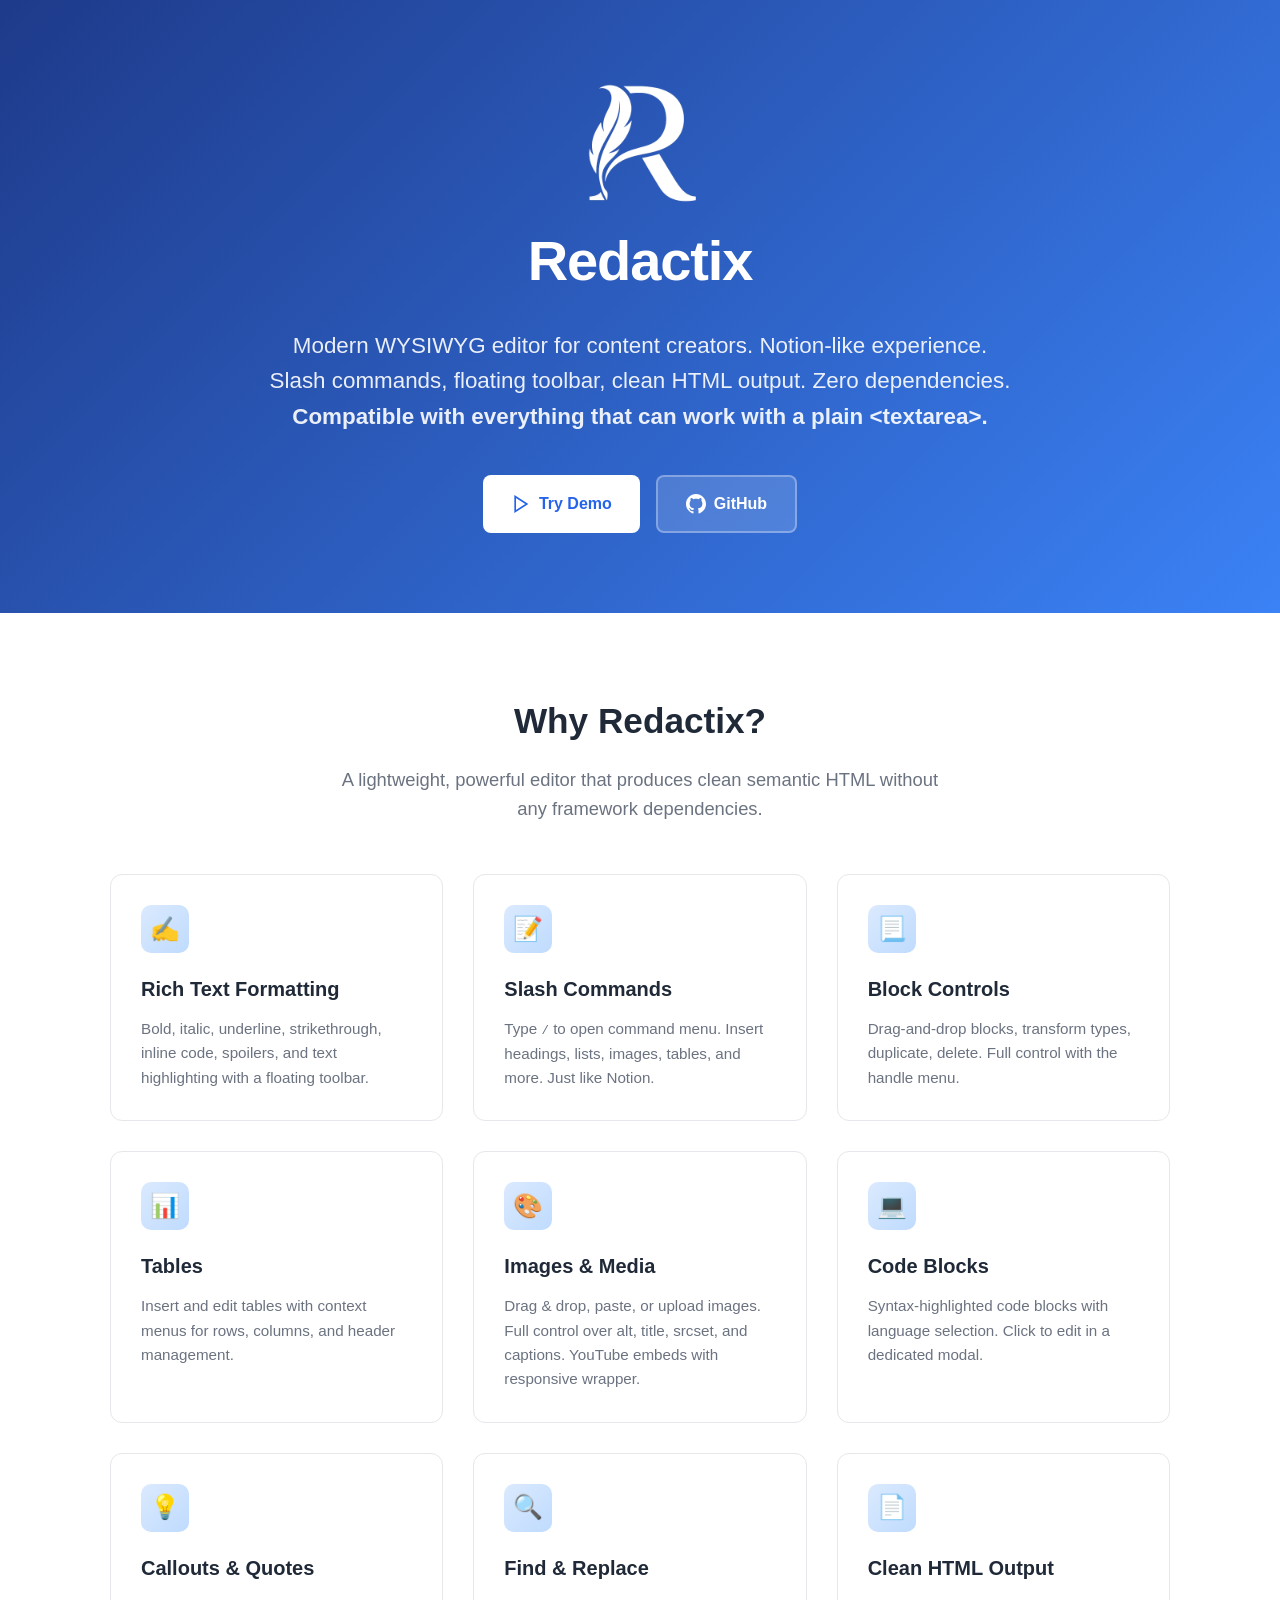
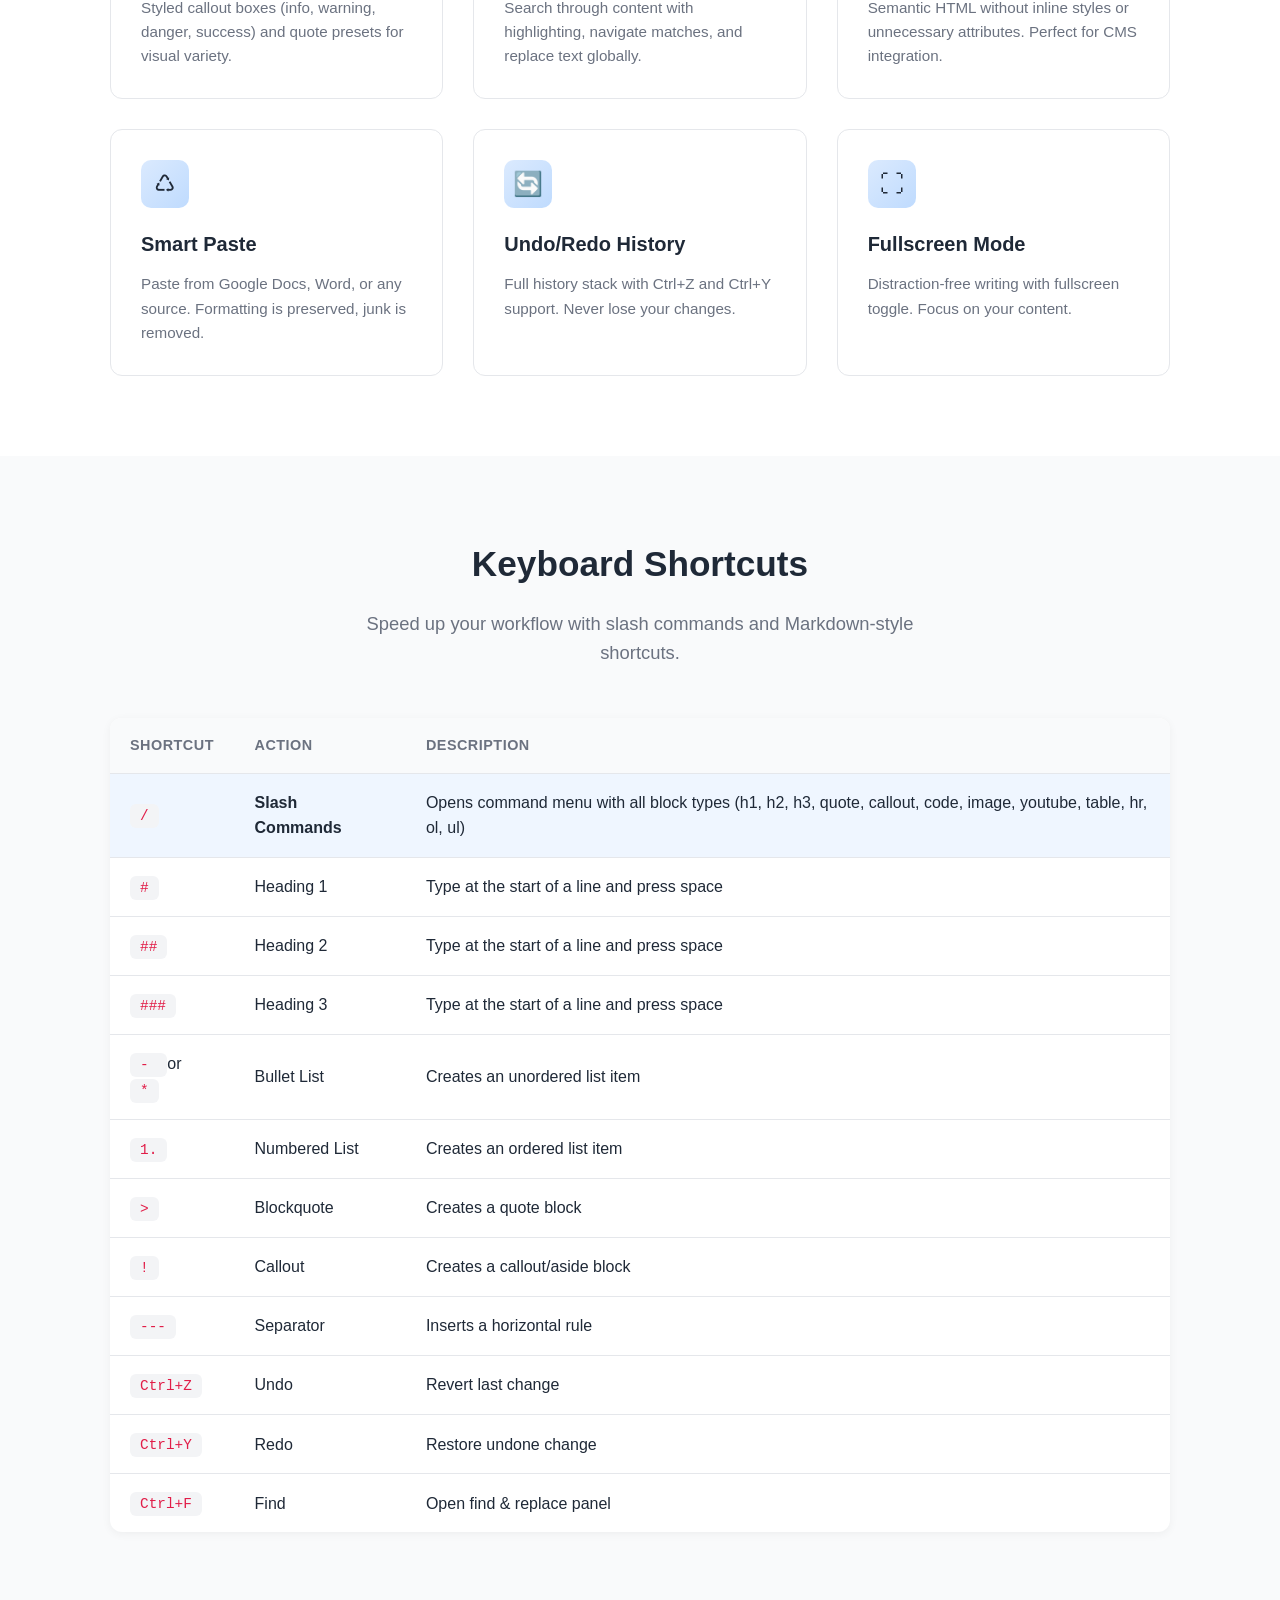
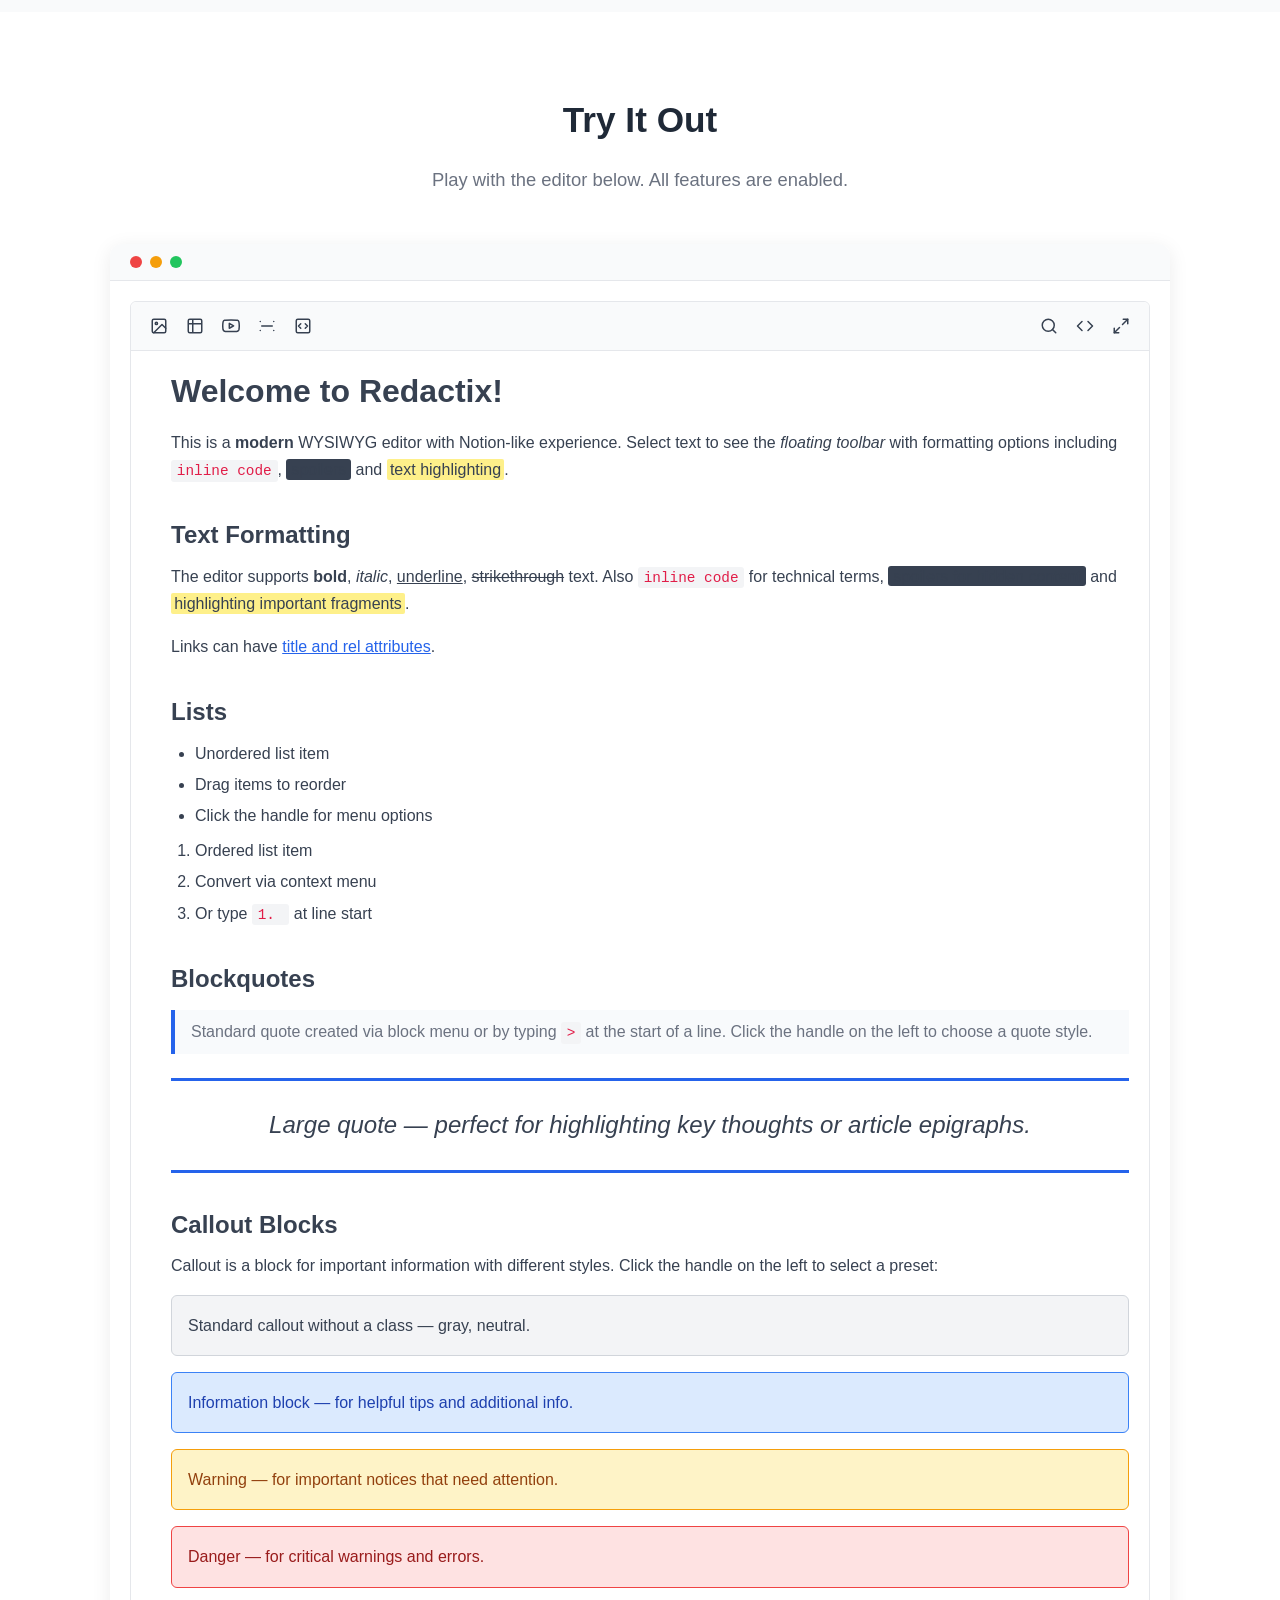
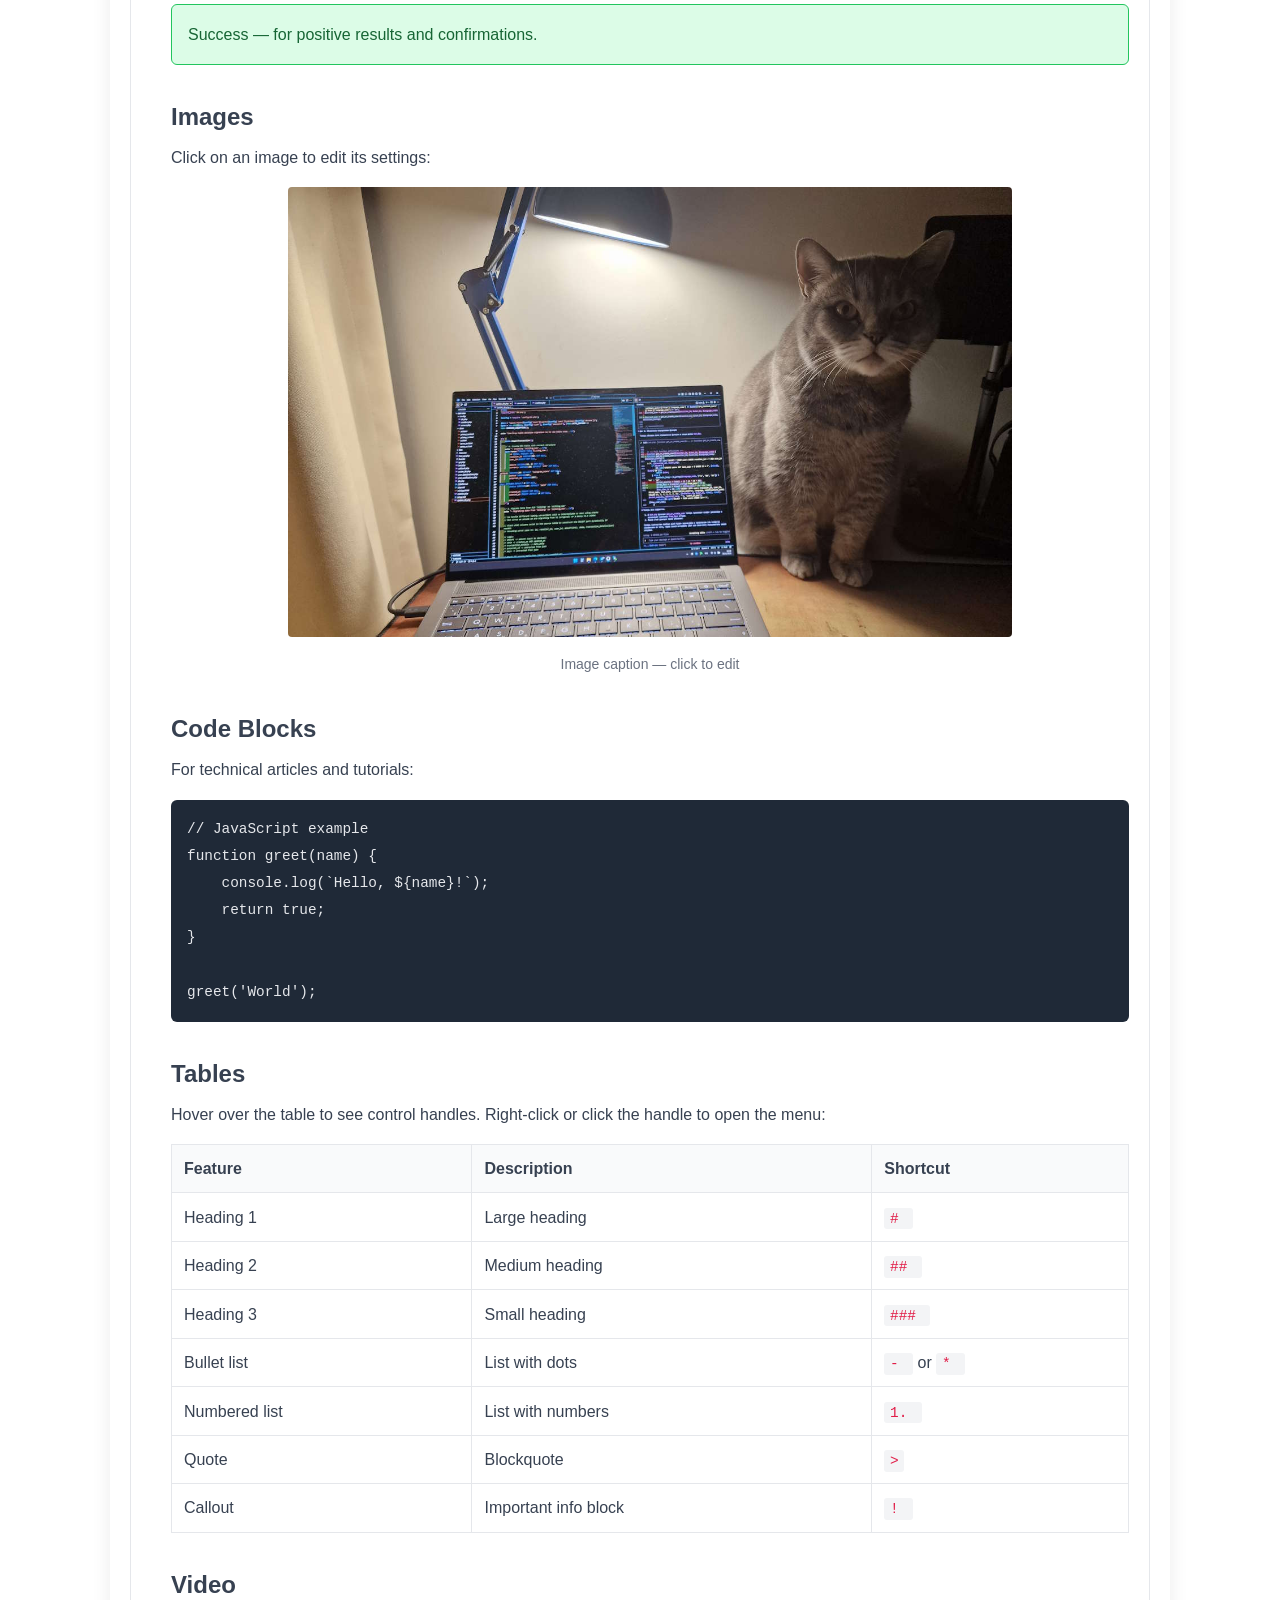
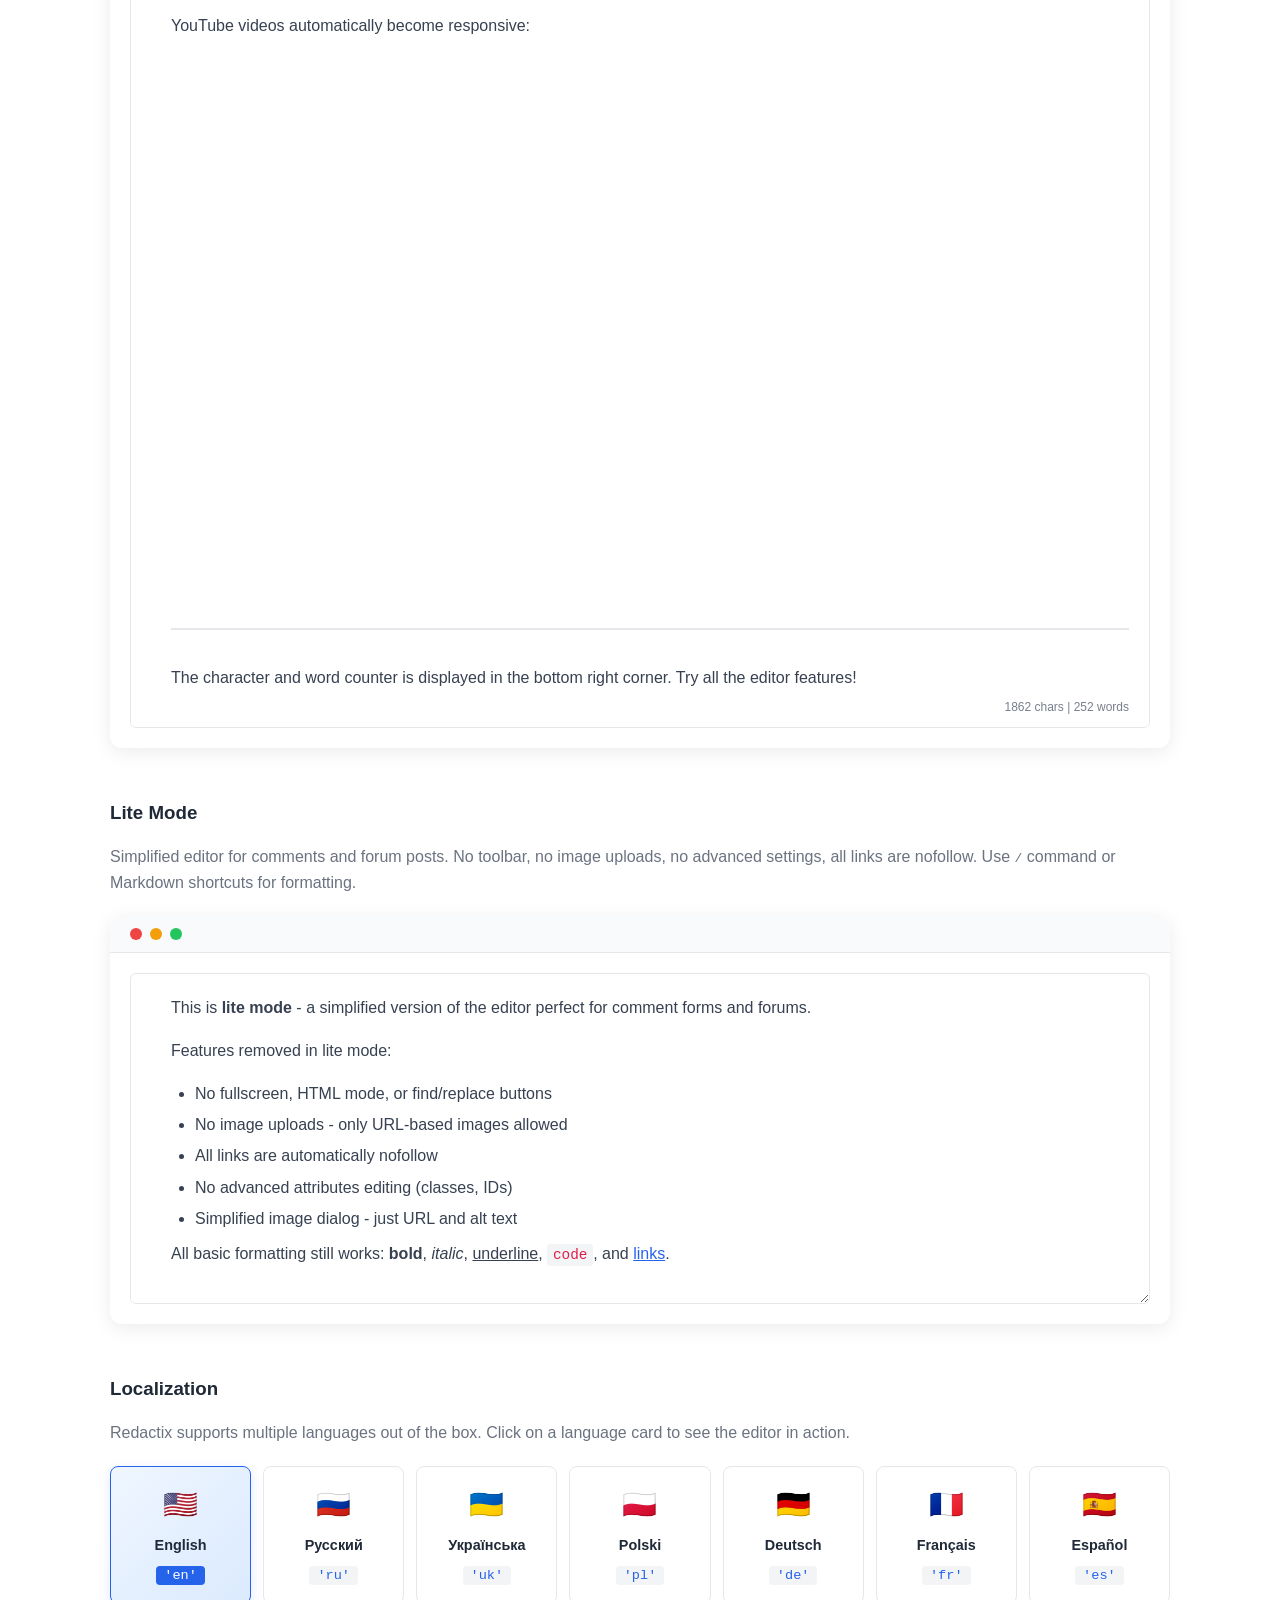
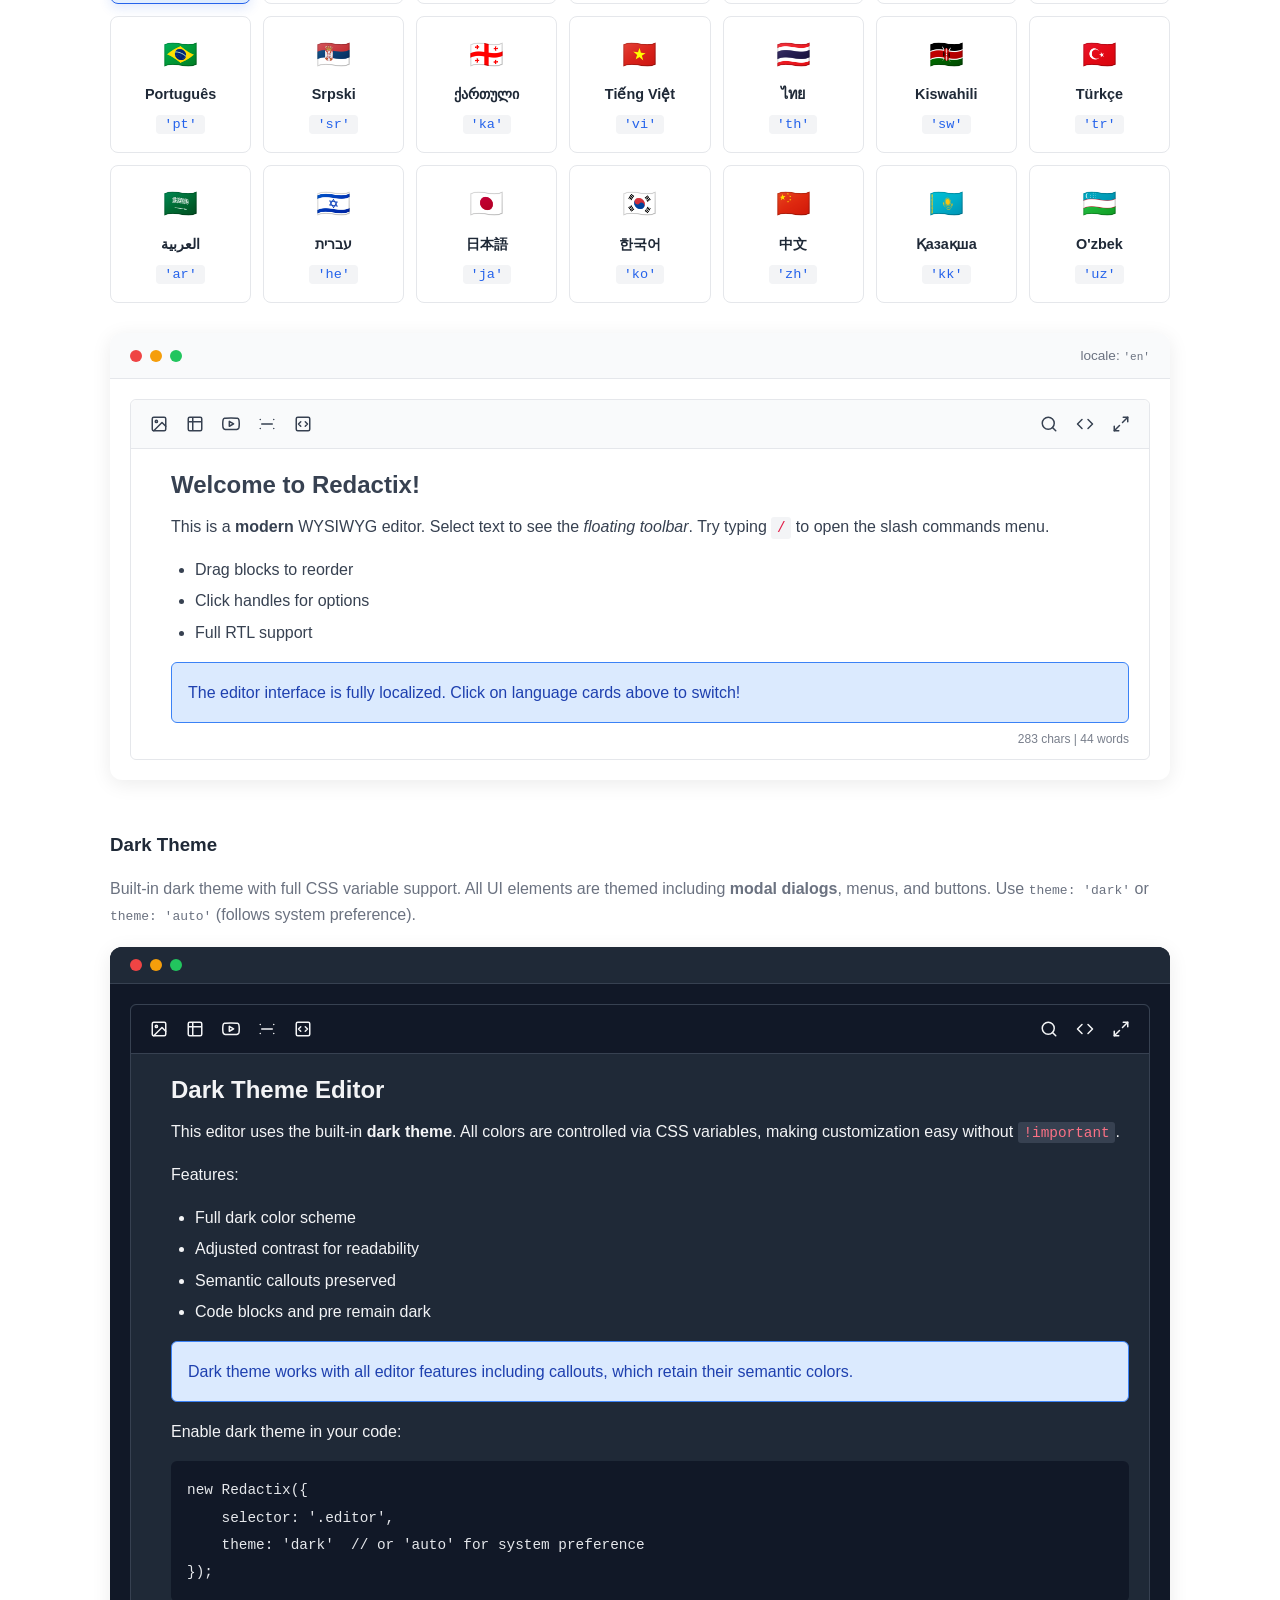
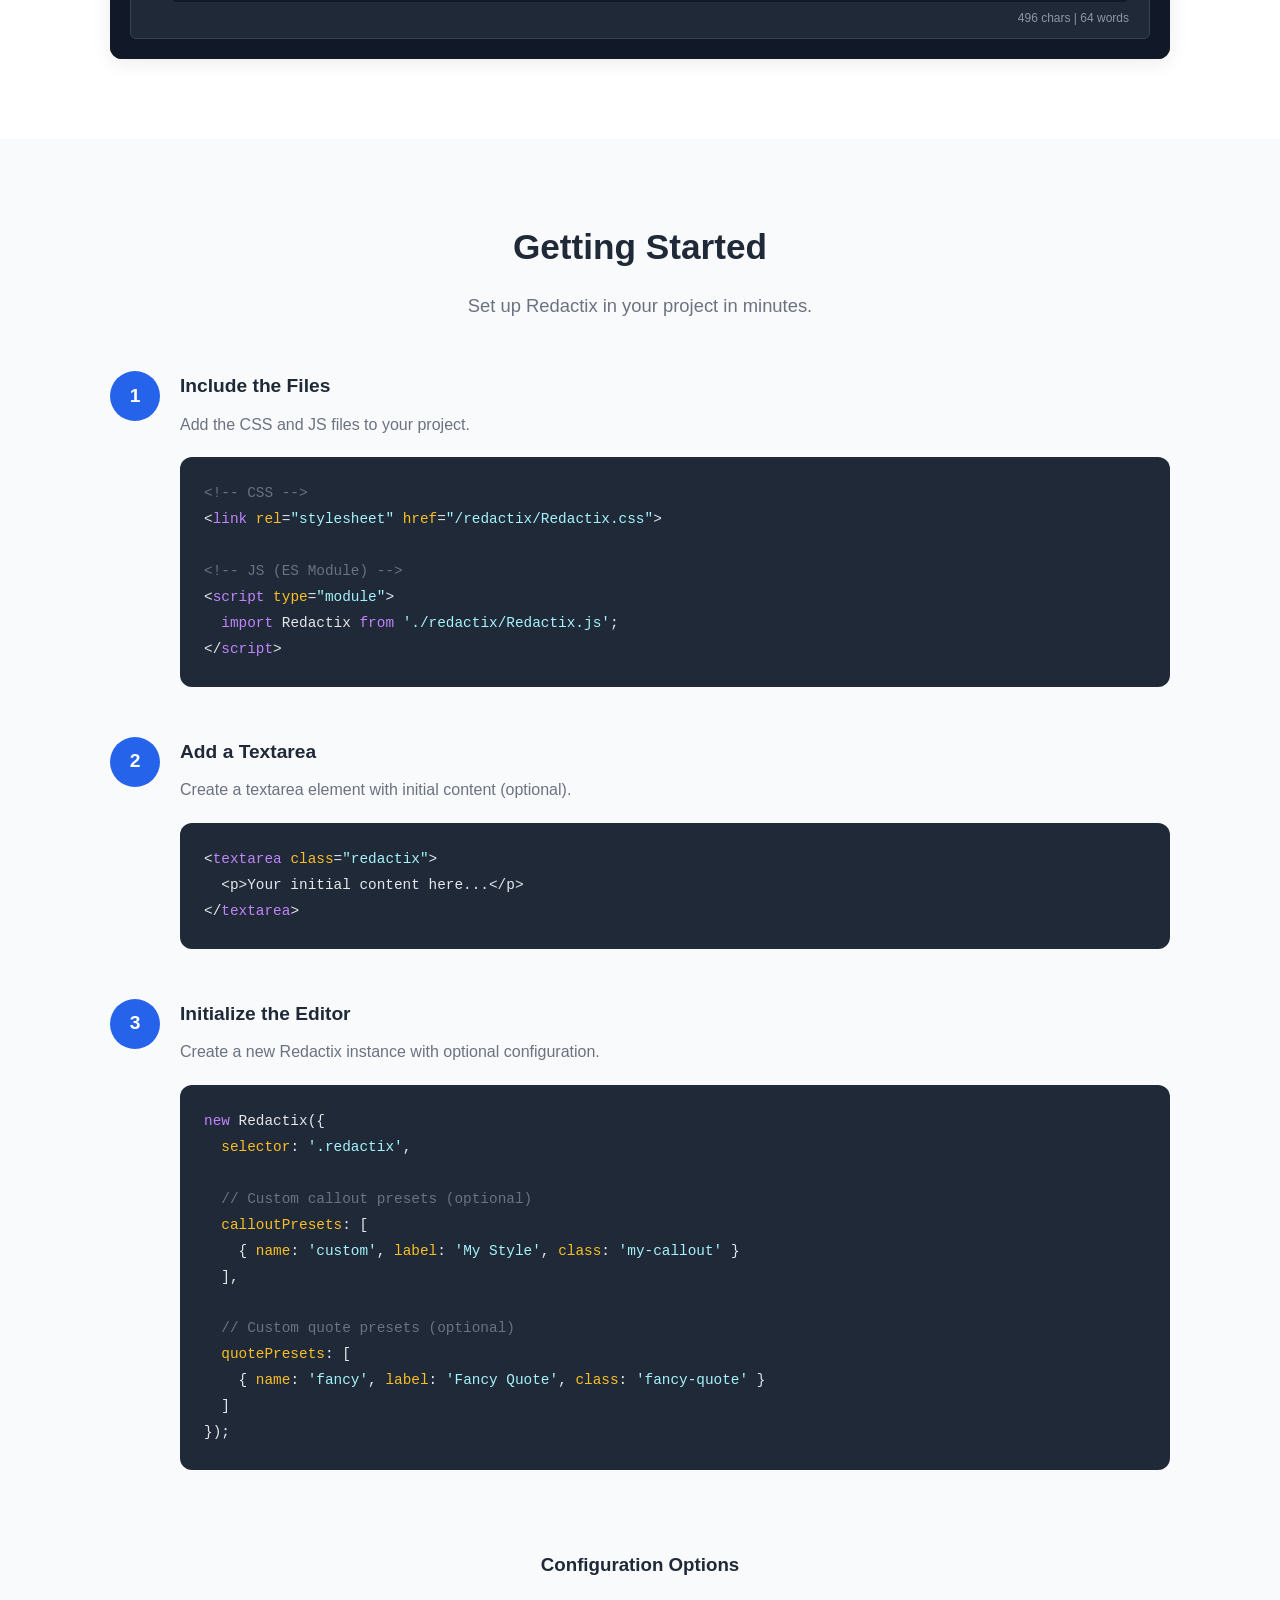
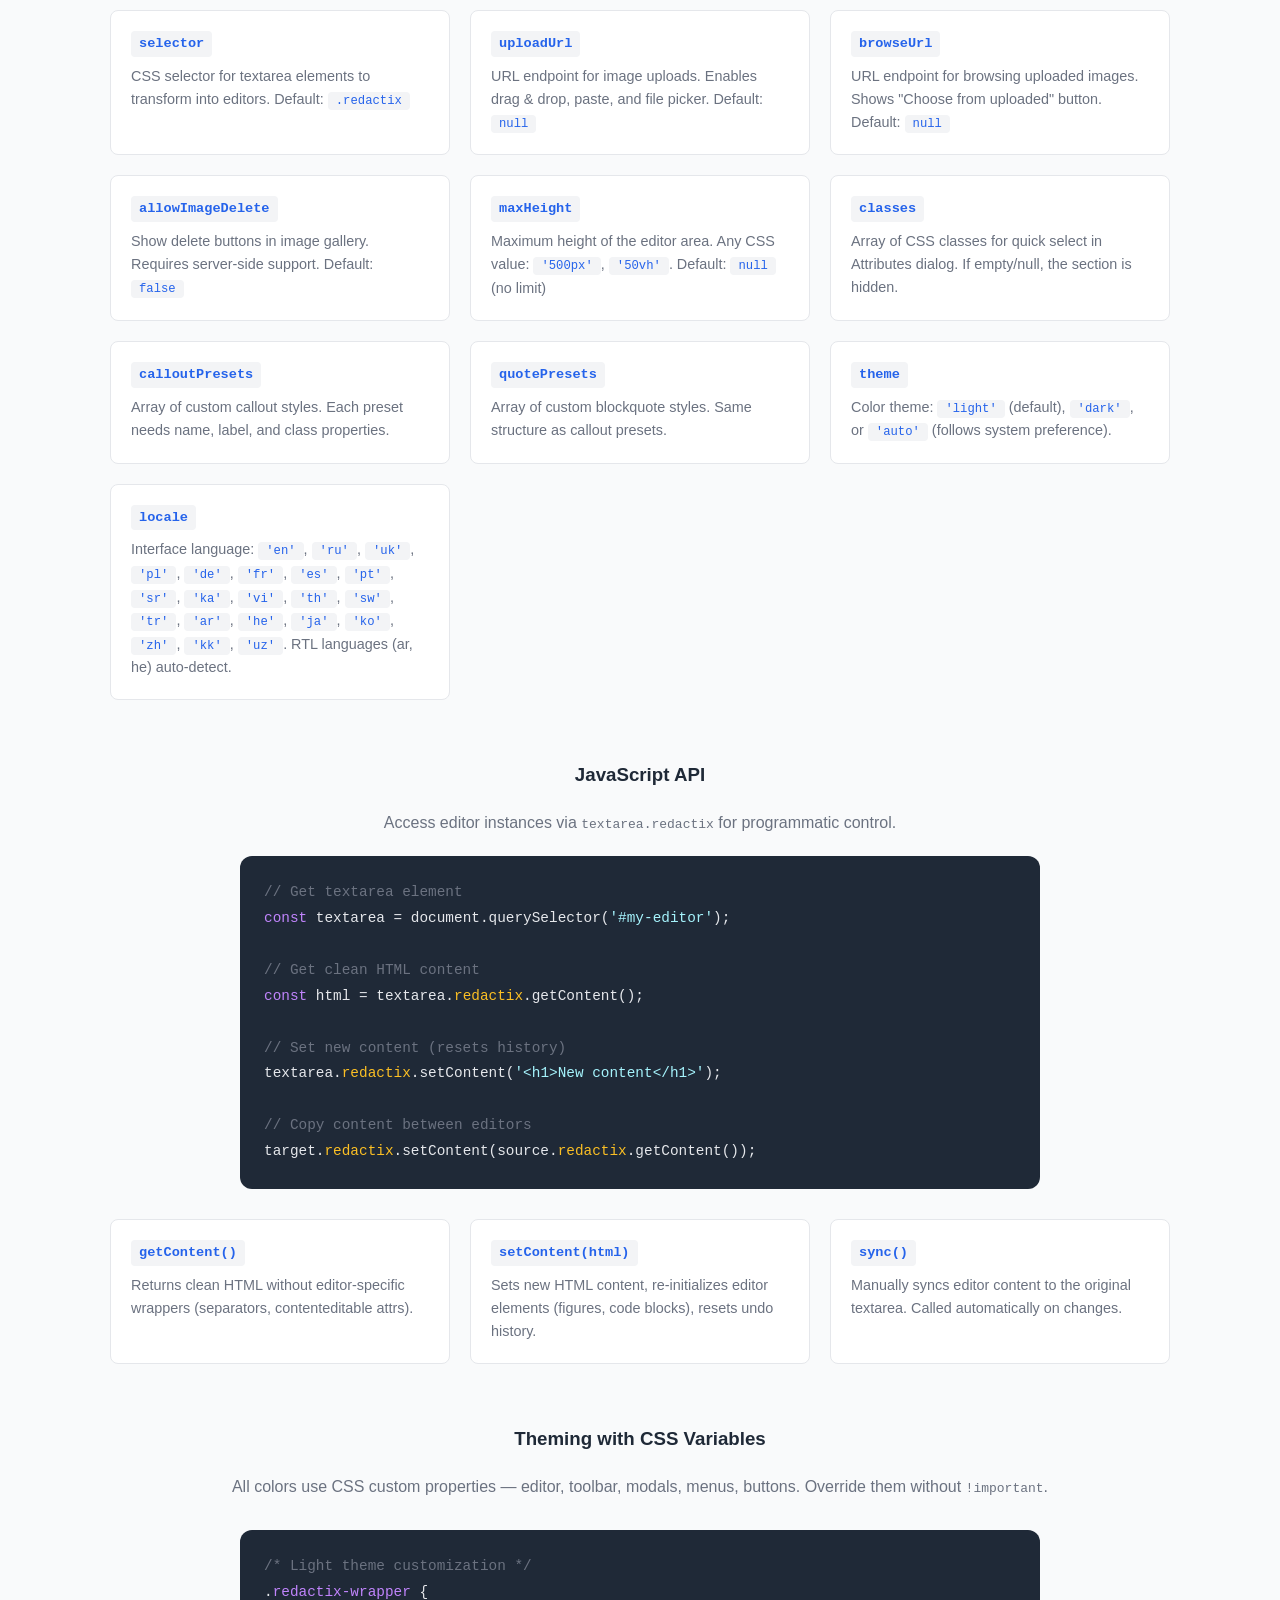
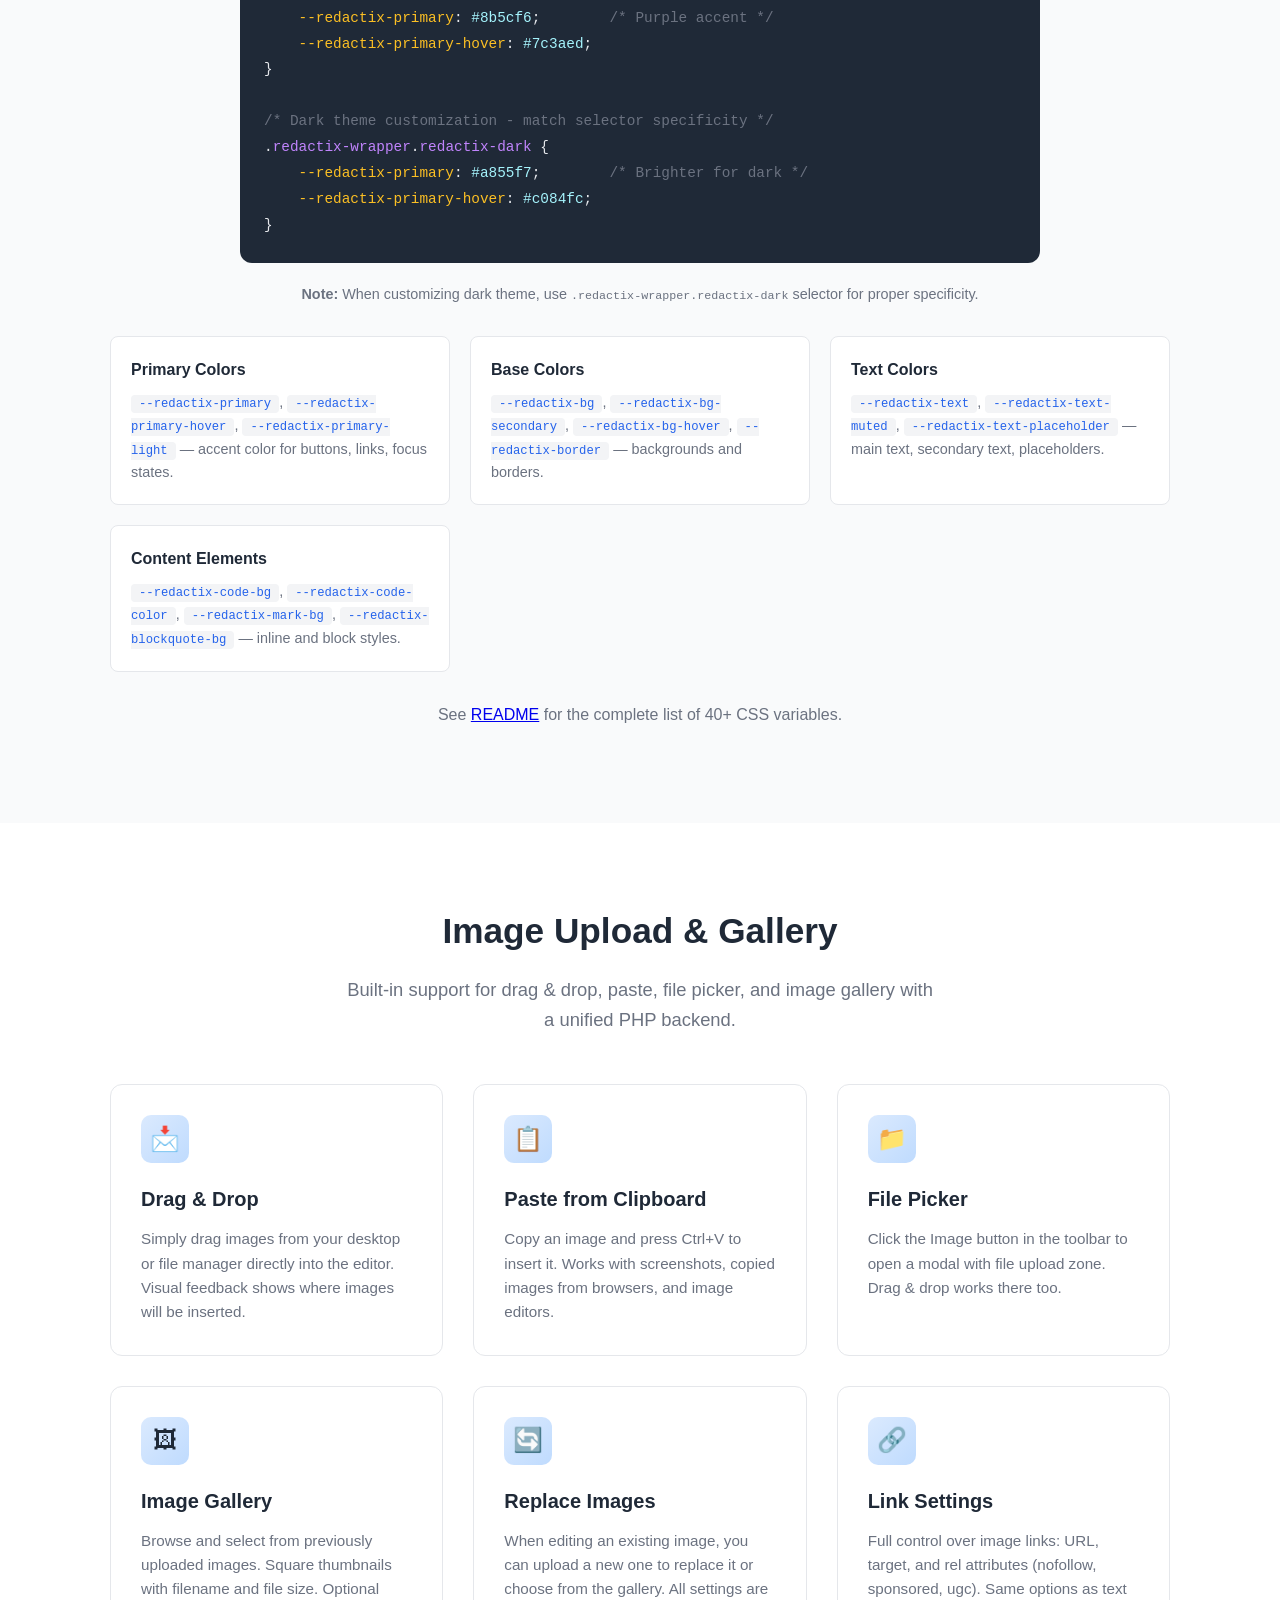
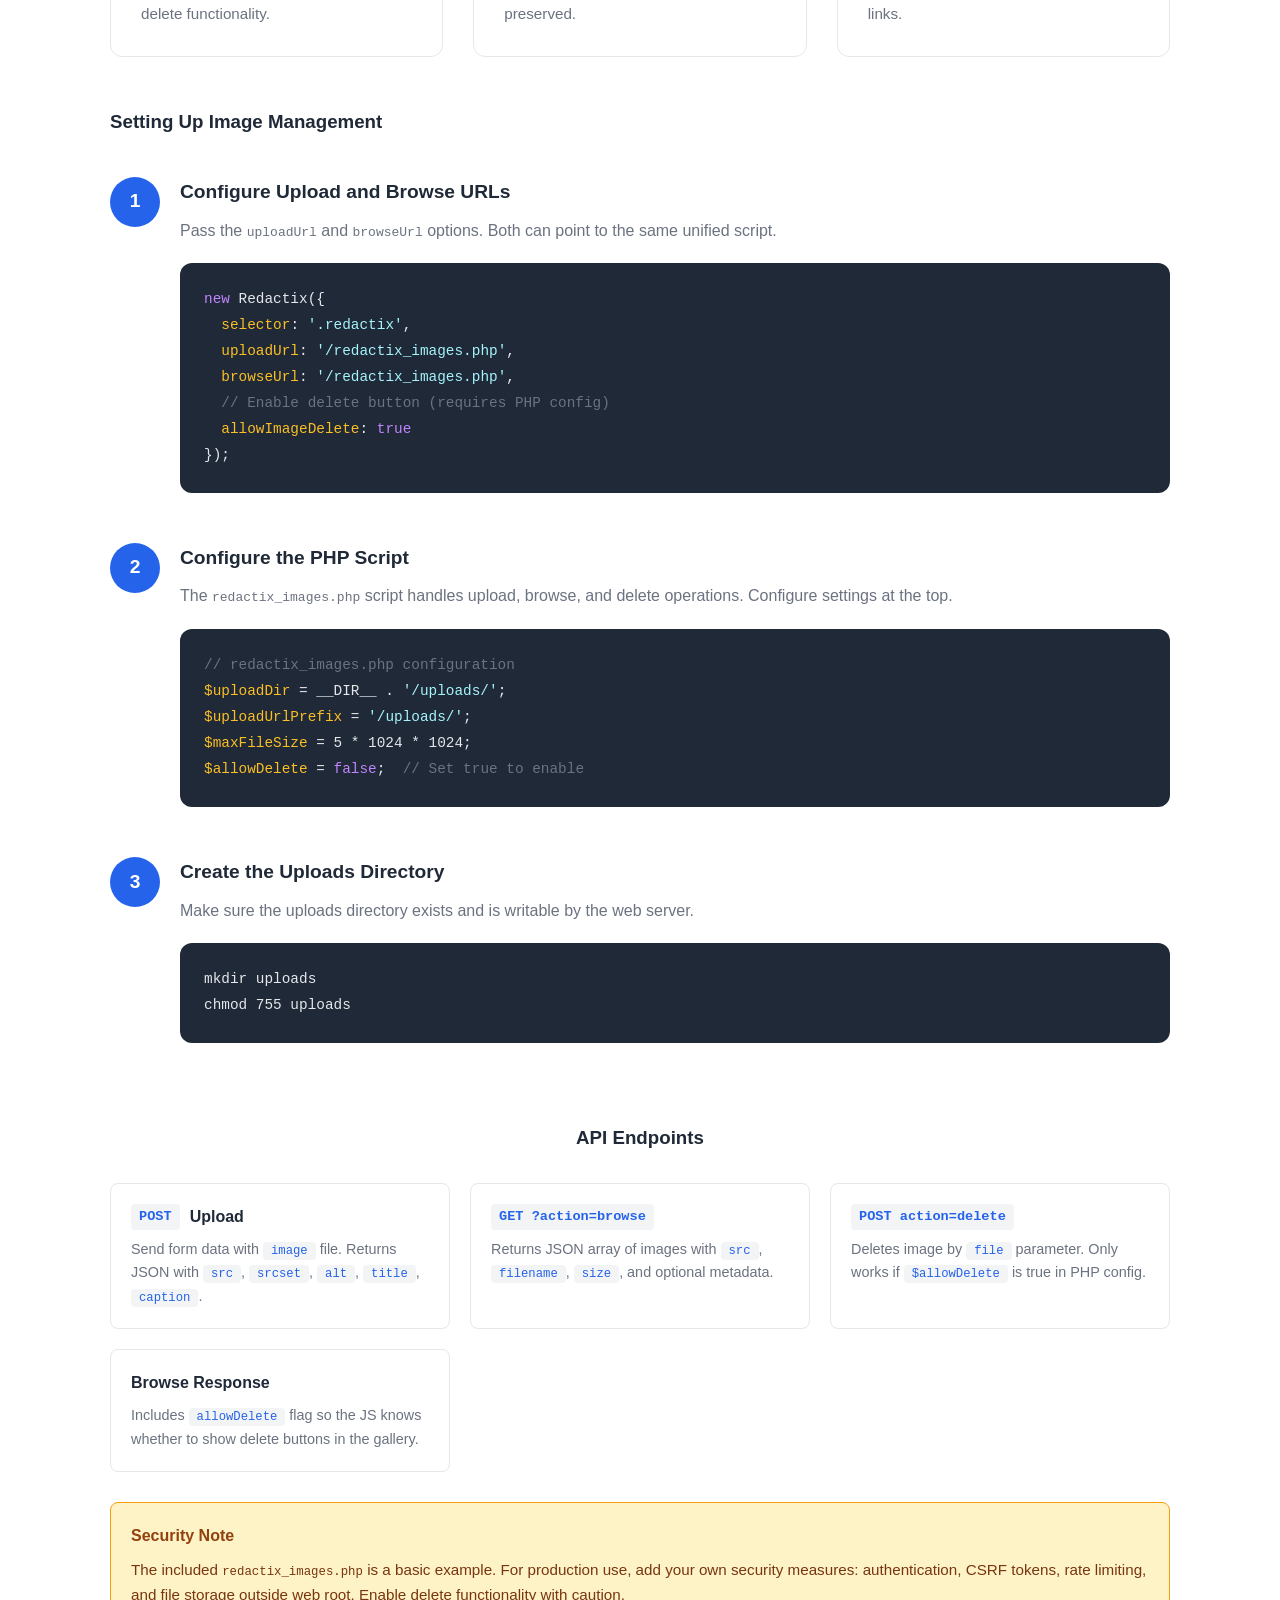
==== index.html @ 54bec7b7 "Added multilingual support" ====
<!DOCTYPE html>
<html lang="en">
<head>
    <meta charset="UTF-8">
    <meta name="viewport" content="width=device-width, initial-scale=1.0">
    <title>Redactix - Modern WYSIWYG Editor</title>
    <link rel="icon" type="image/png" href="favicon.png">
    <link rel="stylesheet" href="/redactix/Redactix.css">
    <script defer src="https://umami.geeksy.media/script.js" data-website-id="dc74cdd4-2692-4ce8-b76c-02b8fd237f94"></script>
    <style>
        * {
            box-sizing: border-box;
        }
        
        :root {
            --landing-primary: #2563eb;
            --landing-primary-dark: #1d4ed8;
            --landing-text: #1f2937;
            --landing-text-muted: #6b7280;
            --landing-bg: #ffffff;
            --landing-bg-alt: #f9fafb;
            --landing-border: #e5e7eb;
        }
        
        body {
            font-family: -apple-system, BlinkMacSystemFont, "Segoe UI", Roboto, sans-serif;
            background: var(--landing-bg);
            margin: 0;
            padding: 0;
            color: var(--landing-text);
            line-height: 1.6;
        }
        
        /* ============ Hero Section ============ */
        .hero {
            background: linear-gradient(135deg, #1e3a8a 0%, #3b82f6 100%);
            color: white;
            padding: 80px 20px;
            text-align: center;
        }
        
        .hero-content {
            max-width: 800px;
            margin: 0 auto;
        }
        
        .hero h1 {
            font-size: 3.5em;
            margin: 0 0 20px;
            font-weight: 700;
            letter-spacing: -0.02em;
        }
        
        .hero-tagline {
            font-size: 1.4em;
            opacity: 0.9;
            margin-bottom: 40px;
        }
        
        .hero-buttons {
            display: flex;
            gap: 16px;
            justify-content: center;
            flex-wrap: wrap;
        }
        
        .btn {
            display: inline-flex;
            align-items: center;
            gap: 8px;
            padding: 14px 28px;
            border-radius: 8px;
            font-size: 1em;
            font-weight: 600;
            text-decoration: none;
            transition: all 0.2s ease;
            cursor: pointer;
            border: none;
        }
        
        .btn-primary {
            background: white;
            color: var(--landing-primary);
        }
        
        .btn-primary:hover {
            background: #f0f0f0;
            transform: translateY(-2px);
        }
        
        .btn-secondary {
            background: rgba(255,255,255,0.15);
            color: white;
            border: 2px solid rgba(255,255,255,0.3);
        }
        
        .btn-secondary:hover {
            background: rgba(255,255,255,0.25);
            transform: translateY(-2px);
        }
        
        /* ============ Container ============ */
        .container {
            max-width: 1100px;
            margin: 0 auto;
            padding: 0 20px;
        }
        
        /* ============ Section ============ */
        .section {
            padding: 80px 0;
        }
        
        .section-alt {
            background: var(--landing-bg-alt);
        }
        
        .section-title {
            font-size: 2.2em;
            text-align: center;
            margin: 0 0 16px;
            font-weight: 700;
        }
        
        .section-subtitle {
            text-align: center;
            color: var(--landing-text-muted);
            font-size: 1.15em;
            margin: 0 0 50px;
            max-width: 600px;
            margin-left: auto;
            margin-right: auto;
        }
        
        /* ============ Features Grid ============ */
        .features-grid {
            display: grid;
            grid-template-columns: repeat(auto-fit, minmax(300px, 1fr));
            gap: 30px;
        }
        
        .feature-card {
            background: var(--landing-bg);
            border: 1px solid var(--landing-border);
            border-radius: 12px;
            padding: 30px;
            transition: all 0.2s ease;
        }
        
        .section-alt .feature-card {
            background: white;
        }
        
        .feature-card:hover {
            border-color: var(--landing-primary);
            box-shadow: 0 10px 40px rgba(37, 99, 235, 0.1);
            transform: translateY(-4px);
        }
        
        .feature-icon {
            width: 48px;
            height: 48px;
            background: linear-gradient(135deg, #dbeafe 0%, #bfdbfe 100%);
            border-radius: 10px;
            display: flex;
            align-items: center;
            justify-content: center;
            font-size: 24px;
            margin-bottom: 20px;
        }
        
        .feature-card h3 {
            font-size: 1.25em;
            margin: 0 0 12px;
        }
        
        .feature-card p {
            color: var(--landing-text-muted);
            margin: 0;
            font-size: 0.95em;
        }
        
        /* ============ Demo Section ============ */
        .demo-wrapper {
            background: white;
            border-radius: 12px;
            box-shadow: 0 4px 20px rgba(0,0,0,0.08);
            overflow: hidden;
        }
        
        .demo-header {
            background: var(--landing-bg-alt);
            padding: 12px 20px;
            border-bottom: 1px solid var(--landing-border);
            display: flex;
            align-items: center;
            gap: 8px;
        }
        
        .demo-dot {
            width: 12px;
            height: 12px;
            border-radius: 50%;
        }
        
        .demo-dot-red { background: #ef4444; }
        .demo-dot-yellow { background: #f59e0b; }
        .demo-dot-green { background: #22c55e; }
        
        .demo-content {
            padding: 20px;
        }
        
        /* ============ Shortcuts Table ============ */
        .shortcuts-table {
            width: 100%;
            border-collapse: collapse;
            background: white;
            border-radius: 12px;
            overflow: hidden;
            box-shadow: 0 2px 10px rgba(0,0,0,0.05);
        }
        
        .shortcuts-table th,
        .shortcuts-table td {
            padding: 16px 20px;
            text-align: left;
            border-bottom: 1px solid var(--landing-border);
        }
        
        .shortcuts-table th {
            background: var(--landing-bg-alt);
            font-weight: 600;
            font-size: 0.9em;
            text-transform: uppercase;
            letter-spacing: 0.5px;
            color: var(--landing-text-muted);
        }
        
        .shortcuts-table tr:last-child td {
            border-bottom: none;
        }
        
        .shortcuts-table code {
            background: #f3f4f6;
            padding: 4px 10px;
            border-radius: 6px;
            font-family: 'SF Mono', Consolas, monospace;
            font-size: 0.9em;
            color: #e11d48;
        }
        
        /* ============ Installation ============ */
        .code-block {
            background: #1f2937;
            border-radius: 12px;
            padding: 24px;
            overflow-x: auto;
            margin: 20px 0;
        }
        
        .code-block code {
            color: #e5e7eb;
            font-family: 'SF Mono', Consolas, monospace;
            font-size: 0.9em;
            line-height: 1.8;
            display: block;
            white-space: pre;
        }
        
        .code-block .comment {
            color: #6b7280;
        }
        
        .code-block .string {
            color: #a5f3fc;
        }
        
        .code-block .keyword {
            color: #c084fc;
        }
        
        .code-block .property {
            color: #fbbf24;
        }
        
        .install-steps {
            display: grid;
            gap: 30px;
            margin-top: 40px;
        }
        
        .install-step {
            display: grid;
            grid-template-columns: 50px 1fr;
            gap: 20px;
            align-items: start;
        }
        
        .step-number {
            width: 50px;
            height: 50px;
            background: var(--landing-primary);
            color: white;
            border-radius: 50%;
            display: flex;
            align-items: center;
            justify-content: center;
            font-weight: 700;
            font-size: 1.2em;
        }
        
        .step-content h3 {
            margin: 0 0 10px;
            font-size: 1.2em;
        }
        
        .step-content p {
            margin: 0;
            color: var(--landing-text-muted);
        }
        
        /* ============ Config Options ============ */
        .config-grid {
            display: grid;
            grid-template-columns: repeat(auto-fit, minmax(280px, 1fr));
            gap: 20px;
            margin-top: 30px;
        }
        
        .config-item {
            background: white;
            border: 1px solid var(--landing-border);
            border-radius: 8px;
            padding: 20px;
        }
        
        .config-item code {
            background: #f3f4f6;
            padding: 2px 8px;
            border-radius: 4px;
            font-family: 'SF Mono', Consolas, monospace;
            font-size: 0.85em;
            color: var(--landing-primary);
        }
        
        .config-item h4 {
            margin: 0 0 8px;
            display: flex;
            align-items: center;
            gap: 10px;
        }
        
        .config-item p {
            margin: 0;
            color: var(--landing-text-muted);
            font-size: 0.9em;
        }
        
        /* Language card clickable */
        .lang-card {
            cursor: pointer;
            transition: all 0.2s ease;
        }
        
        .lang-card:hover {
            border-color: var(--landing-primary);
            transform: translateY(-2px);
        }
        
        .lang-card.active {
            border-color: var(--landing-primary);
            background: linear-gradient(135deg, #eff6ff 0%, #dbeafe 100%);
            box-shadow: 0 4px 12px rgba(37, 99, 235, 0.15);
        }
        
        .lang-card.active code {
            background: var(--landing-primary);
            color: white;
        }
        
        /* ============ Why Section ============ */
        .why-section {
            background: #111827;
            color: #e5e7eb;
        }
        
        .why-section .section-title {
            color: white;
        }
        
        .why-section .section-subtitle {
            color: #9ca3af;
        }
        
        .problem-cards {
            display: grid;
            grid-template-columns: repeat(auto-fit, minmax(280px, 1fr));
            gap: 24px;
            margin-bottom: 50px;
        }
        
        .problem-card {
            background: rgba(255,255,255,0.05);
            border: 1px solid rgba(255,255,255,0.1);
            border-radius: 12px;
            padding: 28px;
            text-align: center;
        }
        
        .problem-card .problem-icon {
            font-size: 2.5em;
            margin-bottom: 16px;
        }
        
        .problem-card h3 {
            color: white;
            margin: 0 0 12px;
            font-size: 1.2em;
        }
        
        .problem-card p {
            color: #9ca3af;
            margin: 0;
            font-size: 0.95em;
            line-height: 1.6;
        }
        
        .why-content {
            max-width: 800px;
            margin: 0 auto;
        }
        
        .why-block {
            margin-bottom: 40px;
        }
        
        .why-block h3 {
            color: white;
            font-size: 1.4em;
            margin: 0 0 16px;
            display: flex;
            align-items: center;
            gap: 12px;
        }
        
        .why-block h3 span {
            font-size: 1.2em;
        }
        
        .why-block p {
            color: #d1d5db;
            margin: 0 0 12px;
            line-height: 1.7;
        }
        
        .why-block code {
            background: rgba(255,255,255,0.1);
            padding: 2px 8px;
            border-radius: 4px;
            font-family: 'SF Mono', Consolas, monospace;
            font-size: 0.9em;
            color: #fbbf24;
        }
        
        .vibe-banner {
            background: linear-gradient(135deg, #7c3aed 0%, #a855f7 100%);
            border-radius: 16px;
            padding: 40px;
            text-align: center;
            margin-top: 50px;
        }
        
        .vibe-banner h3 {
            color: white;
            font-size: 1.6em;
            margin: 0 0 16px;
        }
        
        .vibe-banner p {
            color: rgba(255,255,255,0.9);
            margin: 0;
            font-size: 1.1em;
            line-height: 1.7;
        }
        
        .vibe-banner .vibe-stats {
            display: flex;
            justify-content: center;
            gap: 40px;
            margin-top: 30px;
            margin-bottom: 30px;
            flex-wrap: wrap;
        }
        
        .vibe-stat {
            text-align: center;
        }
        
        .vibe-stat .number {
            display: block;
            font-size: 2.5em;
            font-weight: 700;
            color: white;
        }
        
        .vibe-stat .label {
            font-size: 0.95em;
            color: rgba(255,255,255,0.8);
        }
        
        /* ============ Author Section ============ */
        .author-section {
            background: linear-gradient(135deg, #1e3a8a 0%, #3b82f6 100%);
            color: white;
        }
        
        .author-card {
            display: flex;
            align-items: center;
            gap: 40px;
            max-width: 700px;
            margin: 0 auto;
            flex-wrap: wrap;
            justify-content: center;
        }
        
        .author-photo {
            width: 150px;
            height: 150px;
            border-radius: 50%;
            border: 4px solid rgba(255,255,255,0.3);
            object-fit: cover;
            background: rgba(255,255,255,0.1);
        }
        
        .author-info {
            flex: 1;
            min-width: 280px;
            text-align: left;
        }
        
        .author-info h3 {
            font-size: 1.8em;
            margin: 0 0 8px;
        }
        
        .author-info .author-role {
            opacity: 0.8;
            margin-bottom: 20px;
        }
        
        .author-links {
            display: flex;
            gap: 16px;
            justify-content: start;
        }
        
        .author-link {
            display: inline-flex;
            align-items: center;
            gap: 8px;
            padding: 10px 20px;
            background: rgba(255,255,255,0.15);
            border: 1px solid rgba(255,255,255,0.3);
            border-radius: 8px;
            color: white;
            text-decoration: none;
            font-weight: 500;
            transition: all 0.2s ease;
        }
        
        .author-link:hover {
            background: rgba(255,255,255,0.25);
            transform: translateY(-2px);
        }
        
        .author-link svg {
            width: 20px;
            height: 20px;
        }
        
        /* ============ Footer ============ */
        .footer {
            background: #111827;
            color: #9ca3af;
            padding: 40px 20px;
            text-align: center;
        }
        
        .footer a {
            color: #60a5fa;
            text-decoration: none;
        }
        
        .footer a:hover {
            text-decoration: underline;
        }
        
        /* ============ Responsive ============ */
        @media (max-width: 768px) {
            .hero {
                padding: 60px 20px;
            }
            
            .hero h1 {
                font-size: 2.5em;
            }
            
            .hero-tagline {
                font-size: 1.1em;
            }
            
            .section {
                padding: 60px 0;
            }
            
            .section-title {
                font-size: 1.8em;
            }
            
            .install-step {
                grid-template-columns: 1fr;
                text-align: center;
            }
            
            .step-number {
                margin: 0 auto;
            }
            
            .author-card {
                flex-direction: column;
                text-align: center;
            }
            
            /* Fix code blocks width on mobile */
            .code-block {
                max-width: calc(100vw - 40px);
                overflow-x: auto;
            }
            
            .code-block code {
                font-size: 0.8em;
            }
            
            .shortcuts-table {
                font-size: 0.9em;
            }
            
            .shortcuts-table th,
            .shortcuts-table td {
                padding: 10px 8px;
            }
            
            .config-grid {
                grid-template-columns: 1fr;
            }
        }
    </style>
</head>
<body>

    <!-- Hero Section -->
    <section class="hero">
        <div class="hero-content">
            <img src="favicon.png" style="width:100%;max-width:128px;">
            <h1>Redactix</h1>
            <p class="hero-tagline">Modern WYSIWYG editor for content creators. Notion-like experience.<br>Slash commands, floating toolbar, clean HTML output. Zero dependencies.<br><b>Compatible with everything that can work with a plain &lt;textarea&gt;.</b></p>
            <div class="hero-buttons">
                <a href="#demo" class="btn btn-primary">
                    <svg width="20" height="20" viewBox="0 0 24 24" fill="none" stroke="currentColor" stroke-width="2"><polygon points="5 3 19 12 5 21 5 3"></polygon></svg>
                    Try Demo
                </a>
                <a href="https://github.com/fedorananin/redactix" class="btn btn-secondary" target="_blank">
                    <svg width="20" height="20" viewBox="0 0 24 24" fill="currentColor"><path d="M12 0c-6.626 0-12 5.373-12 12 0 5.302 3.438 9.8 8.207 11.387.599.111.793-.261.793-.577v-2.234c-3.338.726-4.033-1.416-4.033-1.416-.546-1.387-1.333-1.756-1.333-1.756-1.089-.745.083-.729.083-.729 1.205.084 1.839 1.237 1.839 1.237 1.07 1.834 2.807 1.304 3.492.997.107-.775.418-1.305.762-1.604-2.665-.305-5.467-1.334-5.467-5.931 0-1.311.469-2.381 1.236-3.221-.124-.303-.535-1.524.117-3.176 0 0 1.008-.322 3.301 1.23.957-.266 1.983-.399 3.003-.404 1.02.005 2.047.138 3.006.404 2.291-1.552 3.297-1.23 3.297-1.23.653 1.653.242 2.874.118 3.176.77.84 1.235 1.911 1.235 3.221 0 4.609-2.807 5.624-5.479 5.921.43.372.823 1.102.823 2.222v3.293c0 .319.192.694.801.576 4.765-1.589 8.199-6.086 8.199-11.386 0-6.627-5.373-12-12-12z"/></svg>
                    GitHub
                </a>
            </div>
        </div>
    </section>

    <!-- Features Section -->
    <section class="section">
        <div class="container">
            <h2 class="section-title">Why Redactix?</h2>
            <p class="section-subtitle">A lightweight, powerful editor that produces clean semantic HTML without any framework dependencies.</p>
            
            <div class="features-grid">
                <div class="feature-card">
                    <div class="feature-icon">&#9997;</div>
                    <h3>Rich Text Formatting</h3>
                    <p>Bold, italic, underline, strikethrough, inline code, spoilers, and text highlighting with a floating toolbar.</p>
                </div>
                
                <div class="feature-card">
                    <div class="feature-icon">&#128221;</div>
                    <h3>Slash Commands</h3>
                    <p>Type <code>/</code> to open command menu. Insert headings, lists, images, tables, and more. Just like Notion.</p>
                </div>
                
                <div class="feature-card">
                    <div class="feature-icon">&#128195;</div>
                    <h3>Block Controls</h3>
                    <p>Drag-and-drop blocks, transform types, duplicate, delete. Full control with the handle menu.</p>
                </div>
                
                <div class="feature-card">
                    <div class="feature-icon">&#128202;</div>
                    <h3>Tables</h3>
                    <p>Insert and edit tables with context menus for rows, columns, and header management.</p>
                </div>
                
                <div class="feature-card">
                    <div class="feature-icon">&#127912;</div>
                    <h3>Images & Media</h3>
                    <p>Drag & drop, paste, or upload images. Full control over alt, title, srcset, and captions. YouTube embeds with responsive wrapper.</p>
                </div>
                
                <div class="feature-card">
                    <div class="feature-icon">&#128187;</div>
                    <h3>Code Blocks</h3>
                    <p>Syntax-highlighted code blocks with language selection. Click to edit in a dedicated modal.</p>
                </div>
                
                <div class="feature-card">
                    <div class="feature-icon">&#128161;</div>
                    <h3>Callouts & Quotes</h3>
                    <p>Styled callout boxes (info, warning, danger, success) and quote presets for visual variety.</p>
                </div>
                
                <div class="feature-card">
                    <div class="feature-icon">&#128269;</div>
                    <h3>Find & Replace</h3>
                    <p>Search through content with highlighting, navigate matches, and replace text globally.</p>
                </div>
                
                <div class="feature-card">
                    <div class="feature-icon">&#128196;</div>
                    <h3>Clean HTML Output</h3>
                    <p>Semantic HTML without inline styles or unnecessary attributes. Perfect for CMS integration.</p>
                </div>
                
                <div class="feature-card">
                    <div class="feature-icon">&#9850;</div>
                    <h3>Smart Paste</h3>
                    <p>Paste from Google Docs, Word, or any source. Formatting is preserved, junk is removed.</p>
                </div>
                
                <div class="feature-card">
                    <div class="feature-icon">&#128260;</div>
                    <h3>Undo/Redo History</h3>
                    <p>Full history stack with Ctrl+Z and Ctrl+Y support. Never lose your changes.</p>
                </div>
                
                <div class="feature-card">
                    <div class="feature-icon">&#9974;</div>
                    <h3>Fullscreen Mode</h3>
                    <p>Distraction-free writing with fullscreen toggle. Focus on your content.</p>
                </div>
            </div>
        </div>
    </section>

    <!-- Shortcuts Section -->
    <section class="section section-alt">
        <div class="container">
<h2 class="section-title">Keyboard Shortcuts</h2>
            <p class="section-subtitle">Speed up your workflow with slash commands and Markdown-style shortcuts.</p>
            
            <table class="shortcuts-table">
                <thead>
                    <tr>
                        <th>Shortcut</th>
                        <th>Action</th>
                        <th>Description</th>
                    </tr>
                </thead>
                <tbody>
                    <tr style="background: #eff6ff;">
                        <td><code>/</code></td>
                        <td><b>Slash Commands</b></td>
                        <td>Opens command menu with all block types (h1, h2, h3, quote, callout, code, image, youtube, table, hr, ol, ul)</td>
                    </tr>
                    <tr>
                        <td><code># </code></td>
                        <td>Heading 1</td>
                        <td>Type at the start of a line and press space</td>
                    </tr>
                    <tr>
                        <td><code>## </code></td>
                        <td>Heading 2</td>
                        <td>Type at the start of a line and press space</td>
                    </tr>
                    <tr>
                        <td><code>### </code></td>
                        <td>Heading 3</td>
                        <td>Type at the start of a line and press space</td>
                    </tr>
                    <tr>
                        <td><code>- </code> or <code>* </code></td>
                        <td>Bullet List</td>
                        <td>Creates an unordered list item</td>
                    </tr>
                    <tr>
                        <td><code>1. </code></td>
                        <td>Numbered List</td>
                        <td>Creates an ordered list item</td>
                    </tr>
                    <tr>
                        <td><code>> </code></td>
                        <td>Blockquote</td>
                        <td>Creates a quote block</td>
                    </tr>
                    <tr>
                        <td><code>! </code></td>
                        <td>Callout</td>
                        <td>Creates a callout/aside block</td>
                    </tr>
                    <tr>
                        <td><code>--- </code></td>
                        <td>Separator</td>
                        <td>Inserts a horizontal rule</td>
                    </tr>
                    <tr>
                        <td><code>Ctrl+Z</code></td>
                        <td>Undo</td>
                        <td>Revert last change</td>
                    </tr>
                    <tr>
                        <td><code>Ctrl+Y</code></td>
                        <td>Redo</td>
                        <td>Restore undone change</td>
                    </tr>
                    <tr>
                        <td><code>Ctrl+F</code></td>
                        <td>Find</td>
                        <td>Open find & replace panel</td>
                    </tr>
                </tbody>
            </table>
        </div>
    </section>

    <!-- Demo Section -->
    <section class="section" id="demo">
        <div class="container">
            <h2 class="section-title">Try It Out</h2>
            <p class="section-subtitle">Play with the editor below. All features are enabled.</p>
            
            <div class="demo-wrapper">
                <div class="demo-header">
                    <span class="demo-dot demo-dot-red"></span>
                    <span class="demo-dot demo-dot-yellow"></span>
                    <span class="demo-dot demo-dot-green"></span>
                </div>
                <div class="demo-content">
                    <textarea class="redactix-full"><h1>Welcome to Redactix!</h1><p>This is a <b>modern</b> WYSIWYG editor with Notion-like experience. Select text to see the <i>floating toolbar</i> with formatting options including <code>inline code</code>, <span class="spoiler">spoilers</span> and <mark>text highlighting</mark>.</p><h2>Text Formatting</h2><p>The editor supports <b>bold</b>, <i>italic</i>, <u>underline</u>, <s>strikethrough</s> text. Also <code>inline code</code> for technical terms, <span class="spoiler">spoilers for hidden content</span> and <mark>highlighting important fragments</mark>.</p><p>Links can have <a href="https://example.com" title="Example link" target="_blank" rel="nofollow">title and rel attributes</a>.</p><h2>Lists</h2><ul><li>Unordered list item</li><li>Drag items to reorder</li><li>Click the handle for menu options</li></ul><ol><li>Ordered list item</li><li>Convert via context menu</li><li>Or type <code>1. </code> at line start</li></ol><h2>Blockquotes</h2><blockquote>Standard quote created via block menu or by typing <code>> </code> at the start of a line. Click the handle on the left to choose a quote style.</blockquote><blockquote class="big">Large quote — perfect for highlighting key thoughts or article epigraphs.</blockquote><h2>Callout Blocks</h2><p>Callout is a block for important information with different styles. Click the handle on the left to select a preset:</p><aside>Standard callout without a class — gray, neutral.</aside><aside class="information">Information block — for helpful tips and additional info.</aside><aside class="warning">Warning — for important notices that need attention.</aside><aside class="danger">Danger — for critical warnings and errors.</aside><aside class="success">Success — for positive results and confirmations.</aside><h2>Images</h2><p>Click on an image to edit its settings:</p><figure><img src="/uploads/cat.jpg" alt="Demo image"><figcaption>Image caption — click to edit</figcaption></figure><h2>Code Blocks</h2><p>For technical articles and tutorials:</p><pre><code class="language-javascript">// JavaScript example
function greet(name) {
    console.log(`Hello, ${name}!`);
    return true;
}

greet('World');</code></pre><h2>Tables</h2><p>Hover over the table to see control handles. Right-click or click the handle to open the menu:</p><table><thead><tr><th>Feature</th><th>Description</th><th>Shortcut</th></tr></thead><tbody><tr><td>Heading 1</td><td>Large heading</td><td><code># </code></td></tr><tr><td>Heading 2</td><td>Medium heading</td><td><code>## </code></td></tr><tr><td>Heading 3</td><td>Small heading</td><td><code>### </code></td></tr><tr><td>Bullet list</td><td>List with dots</td><td><code>- </code> or <code>* </code></td></tr><tr><td>Numbered list</td><td>List with numbers</td><td><code>1. </code></td></tr><tr><td>Quote</td><td>Blockquote</td><td><code>> </code></td></tr><tr><td>Callout</td><td>Important info block</td><td><code>! </code></td></tr></tbody></table><h2>Video</h2><p>YouTube videos automatically become responsive:</p><div class="redactix-video-wrapper"><iframe src="https://www.youtube.com/embed/dQw4w9WgXcQ" frameborder="0" allow="accelerometer; autoplay; clipboard-write; encrypted-media; gyroscope; picture-in-picture" allowfullscreen></iframe></div><hr><p>The character and word counter is displayed in the bottom right corner. Try all the editor features!</p></textarea>
                </div>
            </div>
            <!-- Lite Mode Demo -->
            <h3 style="margin-top: 50px; margin-bottom: 15px;">Lite Mode</h3>
            <p style="color: var(--landing-text-muted); margin-bottom: 20px;">Simplified editor for comments and forum posts. No toolbar, no image uploads, no advanced settings, all links are nofollow. Use <code>/</code> command or Markdown shortcuts for formatting.</p>
            
            <div class="demo-wrapper">
                <div class="demo-header">
                    <span class="demo-dot demo-dot-red"></span>
                    <span class="demo-dot demo-dot-yellow"></span>
                    <span class="demo-dot demo-dot-green"></span>
                </div>
                <div class="demo-content">
                    <textarea class="redactix-lite"><p>This is <b>lite mode</b> - a simplified version of the editor perfect for comment forms and forums.</p><p>Features removed in lite mode:</p><ul><li>No fullscreen, HTML mode, or find/replace buttons</li><li>No image uploads - only URL-based images allowed</li><li>All links are automatically nofollow</li><li>No advanced attributes editing (classes, IDs)</li><li>Simplified image dialog - just URL and alt text</li></ul><p>All basic formatting still works: <b>bold</b>, <i>italic</i>, <u>underline</u>, <code>code</code>, and <a href="https://example.com" rel="nofollow">links</a>.</p></textarea>
                </div>
            </div>

            <!-- Localization -->
            <h3 style="margin-top: 50px; margin-bottom: 15px;">Localization</h3>
            <p style="color: var(--landing-text-muted); margin-bottom: 20px;">Redactix supports multiple languages out of the box. Click on a language card to see the editor in action.</p>

            <div id="lang-cards" style="display: grid; grid-template-columns: repeat(auto-fill, minmax(140px, 1fr)); gap: 12px; margin-bottom: 30px;">
                <div class="config-item lang-card active" data-locale="en" style="text-align: center; padding: 16px 12px;">
                    <span style="font-size: 28px;">🇺🇸</span>
                    <div style="font-weight: 600; font-size: 0.9em; margin: 6px 0 4px;">English</div>
                    <code style="font-size: 0.85em;">'en'</code>
                </div>
                <div class="config-item lang-card" data-locale="ru" style="text-align: center; padding: 16px 12px;">
                    <span style="font-size: 28px;">🇷🇺</span>
                    <div style="font-weight: 600; font-size: 0.9em; margin: 6px 0 4px;">Русский</div>
                    <code style="font-size: 0.85em;">'ru'</code>
                </div>
                <div class="config-item lang-card" data-locale="uk" style="text-align: center; padding: 16px 12px;">
                    <span style="font-size: 28px;">🇺🇦</span>
                    <div style="font-weight: 600; font-size: 0.9em; margin: 6px 0 4px;">Українська</div>
                    <code style="font-size: 0.85em;">'uk'</code>
                </div>
                <div class="config-item lang-card" data-locale="pl" style="text-align: center; padding: 16px 12px;">
                    <span style="font-size: 28px;">🇵🇱</span>
                    <div style="font-weight: 600; font-size: 0.9em; margin: 6px 0 4px;">Polski</div>
                    <code style="font-size: 0.85em;">'pl'</code>
                </div>
                <div class="config-item lang-card" data-locale="de" style="text-align: center; padding: 16px 12px;">
                    <span style="font-size: 28px;">🇩🇪</span>
                    <div style="font-weight: 600; font-size: 0.9em; margin: 6px 0 4px;">Deutsch</div>
                    <code style="font-size: 0.85em;">'de'</code>
                </div>
                <div class="config-item lang-card" data-locale="fr" style="text-align: center; padding: 16px 12px;">
                    <span style="font-size: 28px;">🇫🇷</span>
                    <div style="font-weight: 600; font-size: 0.9em; margin: 6px 0 4px;">Français</div>
                    <code style="font-size: 0.85em;">'fr'</code>
                </div>
                <div class="config-item lang-card" data-locale="es" style="text-align: center; padding: 16px 12px;">
                    <span style="font-size: 28px;">🇪🇸</span>
                    <div style="font-weight: 600; font-size: 0.9em; margin: 6px 0 4px;">Español</div>
                    <code style="font-size: 0.85em;">'es'</code>
                </div>
                <div class="config-item lang-card" data-locale="pt" style="text-align: center; padding: 16px 12px;">
                    <span style="font-size: 28px;">🇧🇷</span>
                    <div style="font-weight: 600; font-size: 0.9em; margin: 6px 0 4px;">Português</div>
                    <code style="font-size: 0.85em;">'pt'</code>
                </div>
                <div class="config-item lang-card" data-locale="sr" style="text-align: center; padding: 16px 12px;">
                    <span style="font-size: 28px;">🇷🇸</span>
                    <div style="font-weight: 600; font-size: 0.9em; margin: 6px 0 4px;">Srpski</div>
                    <code style="font-size: 0.85em;">'sr'</code>
                </div>
                <div class="config-item lang-card" data-locale="ka" style="text-align: center; padding: 16px 12px;">
                    <span style="font-size: 28px;">🇬🇪</span>
                    <div style="font-weight: 600; font-size: 0.9em; margin: 6px 0 4px;">ქართული</div>
                    <code style="font-size: 0.85em;">'ka'</code>
                </div>
                <div class="config-item lang-card" data-locale="vi" style="text-align: center; padding: 16px 12px;">
                    <span style="font-size: 28px;">🇻🇳</span>
                    <div style="font-weight: 600; font-size: 0.9em; margin: 6px 0 4px;">Tiếng Việt</div>
                    <code style="font-size: 0.85em;">'vi'</code>
                </div>
                <div class="config-item lang-card" data-locale="th" style="text-align: center; padding: 16px 12px;">
                    <span style="font-size: 28px;">🇹🇭</span>
                    <div style="font-weight: 600; font-size: 0.9em; margin: 6px 0 4px;">ไทย</div>
                    <code style="font-size: 0.85em;">'th'</code>
                </div>
                <div class="config-item lang-card" data-locale="sw" style="text-align: center; padding: 16px 12px;">
                    <span style="font-size: 28px;">🇰🇪</span>
                    <div style="font-weight: 600; font-size: 0.9em; margin: 6px 0 4px;">Kiswahili</div>
                    <code style="font-size: 0.85em;">'sw'</code>
                </div>
                <div class="config-item lang-card" data-locale="tr" style="text-align: center; padding: 16px 12px;">
                    <span style="font-size: 28px;">🇹🇷</span>
                    <div style="font-weight: 600; font-size: 0.9em; margin: 6px 0 4px;">Türkçe</div>
                    <code style="font-size: 0.85em;">'tr'</code>
                </div>
                <div class="config-item lang-card" data-locale="ar" style="text-align: center; padding: 16px 12px;">
                    <span style="font-size: 28px;">🇸🇦</span>
                    <div style="font-weight: 600; font-size: 0.9em; margin: 6px 0 4px;">العربية</div>
                    <code style="font-size: 0.85em;">'ar'</code>
                </div>
                <div class="config-item lang-card" data-locale="he" style="text-align: center; padding: 16px 12px;">
                    <span style="font-size: 28px;">🇮🇱</span>
                    <div style="font-weight: 600; font-size: 0.9em; margin: 6px 0 4px;">עברית</div>
                    <code style="font-size: 0.85em;">'he'</code>
                </div>
                <div class="config-item lang-card" data-locale="ja" style="text-align: center; padding: 16px 12px;">
                    <span style="font-size: 28px;">🇯🇵</span>
                    <div style="font-weight: 600; font-size: 0.9em; margin: 6px 0 4px;">日本語</div>
                    <code style="font-size: 0.85em;">'ja'</code>
                </div>
                <div class="config-item lang-card" data-locale="ko" style="text-align: center; padding: 16px 12px;">
                    <span style="font-size: 28px;">🇰🇷</span>
                    <div style="font-weight: 600; font-size: 0.9em; margin: 6px 0 4px;">한국어</div>
                    <code style="font-size: 0.85em;">'ko'</code>
                </div>
                <div class="config-item lang-card" data-locale="zh" style="text-align: center; padding: 16px 12px;">
                    <span style="font-size: 28px;">🇨🇳</span>
                    <div style="font-weight: 600; font-size: 0.9em; margin: 6px 0 4px;">中文</div>
                    <code style="font-size: 0.85em;">'zh'</code>
                </div>
                <div class="config-item lang-card" data-locale="kk" style="text-align: center; padding: 16px 12px;">
                    <span style="font-size: 28px;">🇰🇿</span>
                    <div style="font-weight: 600; font-size: 0.9em; margin: 6px 0 4px;">Қазақша</div>
                    <code style="font-size: 0.85em;">'kk'</code>
                </div>
                <div class="config-item lang-card" data-locale="uz" style="text-align: center; padding: 16px 12px;">
                    <span style="font-size: 28px;">🇺🇿</span>
                    <div style="font-weight: 600; font-size: 0.9em; margin: 6px 0 4px;">O'zbek</div>
                    <code style="font-size: 0.85em;">'uz'</code>
                </div>
            </div>

            <!-- Localization Demo Editor -->
            <div class="demo-wrapper" id="locale-demo-wrapper">
                <div class="demo-header">
                    <span class="demo-dot demo-dot-red"></span>
                    <span class="demo-dot demo-dot-yellow"></span>
                    <span class="demo-dot demo-dot-green"></span>
                    <span style="margin-left: auto; font-size: 0.85em; color: var(--landing-text-muted);">locale: <code id="current-locale-display">'en'</code></span>
                </div>
                <div class="demo-content">
                    <textarea id="locale-demo-editor"></textarea>
                </div>
            </div>

            <!-- Dark Theme Demo -->
            <h3 style="margin-top: 50px; margin-bottom: 15px;">Dark Theme</h3>
            <p style="color: var(--landing-text-muted); margin-bottom: 20px;">Built-in dark theme with full CSS variable support. All UI elements are themed including <b>modal dialogs</b>, menus, and buttons. Use <code>theme: 'dark'</code> or <code>theme: 'auto'</code> (follows system preference).</p>
            
            <div class="demo-wrapper" style="background: #111827;">
                <div class="demo-header" style="background: #1f2937; border-color: #374151;">
                    <span class="demo-dot demo-dot-red"></span>
                    <span class="demo-dot demo-dot-yellow"></span>
                    <span class="demo-dot demo-dot-green"></span>
                </div>
                <div class="demo-content" style="background: #111827;">
                    <textarea class="redactix-dark"><h2>Dark Theme Editor</h2><p>This editor uses the built-in <b>dark theme</b>. All colors are controlled via CSS variables, making customization easy without <code>!important</code>.</p><p>Features:</p><ul><li>Full dark color scheme</li><li>Adjusted contrast for readability</li><li>Semantic callouts preserved</li><li>Code blocks and pre remain dark</li></ul><aside class="information">Dark theme works with all editor features including callouts, which retain their semantic colors.</aside><p>Enable dark theme in your code:</p><pre><code>new Redactix({
    selector: '.editor',
    theme: 'dark'  // or 'auto' for system preference
});</code></pre></textarea>
                </div>
            </div>
        </div>
    </section>

    <!-- Installation Section -->
    <section class="section section-alt">
        <div class="container">
            <h2 class="section-title">Getting Started</h2>
            <p class="section-subtitle">Set up Redactix in your project in minutes.</p>
            
            <div class="install-steps">
                <div class="install-step">
                    <div class="step-number">1</div>
                    <div class="step-content">
                        <h3>Include the Files</h3>
                        <p>Add the CSS and JS files to your project.</p>
                        <div class="code-block">
<code><span class="comment">&lt;!-- CSS --&gt;</span>
&lt;<span class="keyword">link</span> <span class="property">rel</span>=<span class="string">"stylesheet"</span> <span class="property">href</span>=<span class="string">"/redactix/Redactix.css"</span>&gt;

<span class="comment">&lt;!-- JS (ES Module) --&gt;</span>
&lt;<span class="keyword">script</span> <span class="property">type</span>=<span class="string">"module"</span>&gt;
  <span class="keyword">import</span> Redactix <span class="keyword">from</span> <span class="string">'./redactix/Redactix.js'</span>;
&lt;/<span class="keyword">script</span>&gt;</code>
                        </div>
                    </div>
                </div>
                
                <div class="install-step">
                    <div class="step-number">2</div>
                    <div class="step-content">
                        <h3>Add a Textarea</h3>
                        <p>Create a textarea element with initial content (optional).</p>
                        <div class="code-block">
<code>&lt;<span class="keyword">textarea</span> <span class="property">class</span>=<span class="string">"redactix"</span>&gt;
  &lt;p&gt;Your initial content here...&lt;/p&gt;
&lt;/<span class="keyword">textarea</span>&gt;</code>
                        </div>
                    </div>
                </div>
                
                <div class="install-step">
                    <div class="step-number">3</div>
                    <div class="step-content">
                        <h3>Initialize the Editor</h3>
                        <p>Create a new Redactix instance with optional configuration.</p>
                        <div class="code-block">
<code><span class="keyword">new</span> Redactix({
  <span class="property">selector</span>: <span class="string">'.redactix'</span>,
  
  <span class="comment">// Custom callout presets (optional)</span>
  <span class="property">calloutPresets</span>: [
    { <span class="property">name</span>: <span class="string">'custom'</span>, <span class="property">label</span>: <span class="string">'My Style'</span>, <span class="property">class</span>: <span class="string">'my-callout'</span> }
  ],
  
  <span class="comment">// Custom quote presets (optional)</span>
  <span class="property">quotePresets</span>: [
    { <span class="property">name</span>: <span class="string">'fancy'</span>, <span class="property">label</span>: <span class="string">'Fancy Quote'</span>, <span class="property">class</span>: <span class="string">'fancy-quote'</span> }
  ]
});</code>
                        </div>
                    </div>
                </div>
            </div>
            
            <h3 style="margin-top: 60px; margin-bottom: 20px; text-align: center;">Configuration Options</h3>
            <div class="config-grid">
                <div class="config-item">
                    <h4><code>selector</code></h4>
                    <p>CSS selector for textarea elements to transform into editors. Default: <code>.redactix</code></p>
                </div>
                <div class="config-item">
                    <h4><code>uploadUrl</code></h4>
                    <p>URL endpoint for image uploads. Enables drag & drop, paste, and file picker. Default: <code>null</code></p>
                </div>
                <div class="config-item">
                    <h4><code>browseUrl</code></h4>
                    <p>URL endpoint for browsing uploaded images. Shows "Choose from uploaded" button. Default: <code>null</code></p>
                </div>
                <div class="config-item">
                    <h4><code>allowImageDelete</code></h4>
                    <p>Show delete buttons in image gallery. Requires server-side support. Default: <code>false</code></p>
                </div>
                <div class="config-item">
                    <h4><code>maxHeight</code></h4>
                    <p>Maximum height of the editor area. Any CSS value: <code>'500px'</code>, <code>'50vh'</code>. Default: <code>null</code> (no limit)</p>
                </div>
                <div class="config-item">
                    <h4><code>classes</code></h4>
                    <p>Array of CSS classes for quick select in Attributes dialog. If empty/null, the section is hidden.</p>
                </div>
                <div class="config-item">
                    <h4><code>calloutPresets</code></h4>
                    <p>Array of custom callout styles. Each preset needs name, label, and class properties.</p>
                </div>
                <div class="config-item">
                    <h4><code>quotePresets</code></h4>
                    <p>Array of custom blockquote styles. Same structure as callout presets.</p>
                </div>
                <div class="config-item">
                    <h4><code>theme</code></h4>
                    <p>Color theme: <code>'light'</code> (default), <code>'dark'</code>, or <code>'auto'</code> (follows system preference).</p>
                </div>
                <div class="config-item">
                    <h4><code>locale</code></h4>
                    <p>Interface language: <code>'en'</code>, <code>'ru'</code>, <code>'uk'</code>, <code>'pl'</code>, <code>'de'</code>, <code>'fr'</code>, <code>'es'</code>, <code>'pt'</code>, <code>'sr'</code>, <code>'ka'</code>, <code>'vi'</code>, <code>'th'</code>, <code>'sw'</code>, <code>'tr'</code>, <code>'ar'</code>, <code>'he'</code>, <code>'ja'</code>, <code>'ko'</code>, <code>'zh'</code>, <code>'kk'</code>, <code>'uz'</code>. RTL languages (ar, he) auto-detect.</p>
                </div>
            </div>

            <h3 style="margin-top: 60px; margin-bottom: 20px; text-align: center;">JavaScript API</h3>
            <p style="text-align: center; color: var(--landing-text-muted); margin-bottom: 20px;">Access editor instances via <code>textarea.redactix</code> for programmatic control.</p>
            
            <div class="code-block" style="max-width: 800px; margin: 0 auto;">
<code><span class="comment">// Get textarea element</span>
<span class="keyword">const</span> textarea = document.querySelector(<span class="string">'#my-editor'</span>);

<span class="comment">// Get clean HTML content</span>
<span class="keyword">const</span> html = textarea.<span class="property">redactix</span>.getContent();

<span class="comment">// Set new content (resets history)</span>
textarea.<span class="property">redactix</span>.setContent(<span class="string">'&lt;h1&gt;New content&lt;/h1&gt;'</span>);

<span class="comment">// Copy content between editors</span>
target.<span class="property">redactix</span>.setContent(source.<span class="property">redactix</span>.getContent());</code>
            </div>
            
            <div class="config-grid" style="margin-top: 30px;">
                <div class="config-item">
                    <h4><code>getContent()</code></h4>
                    <p>Returns clean HTML without editor-specific wrappers (separators, contenteditable attrs).</p>
                </div>
                <div class="config-item">
                    <h4><code>setContent(html)</code></h4>
                    <p>Sets new HTML content, re-initializes editor elements (figures, code blocks), resets undo history.</p>
                </div>
                <div class="config-item">
                    <h4><code>sync()</code></h4>
                    <p>Manually syncs editor content to the original textarea. Called automatically on changes.</p>
                </div>
            </div>

            <h3 style="margin-top: 60px; margin-bottom: 20px; text-align: center;">Theming with CSS Variables</h3>
            <p style="text-align: center; color: var(--landing-text-muted); margin-bottom: 30px;">All colors use CSS custom properties — editor, toolbar, modals, menus, buttons. Override them without <code>!important</code>.</p>
            
            <div class="code-block" style="max-width: 800px; margin: 0 auto;">
<code><span class="comment">/* Light theme customization */</span>
.<span class="keyword">redactix-wrapper</span> {
    <span class="property">--redactix-primary</span>: <span class="string">#8b5cf6</span>;        <span class="comment">/* Purple accent */</span>
    <span class="property">--redactix-primary-hover</span>: <span class="string">#7c3aed</span>;
}

<span class="comment">/* Dark theme customization - match selector specificity */</span>
.<span class="keyword">redactix-wrapper</span>.<span class="keyword">redactix-dark</span> {
    <span class="property">--redactix-primary</span>: <span class="string">#a855f7</span>;        <span class="comment">/* Brighter for dark */</span>
    <span class="property">--redactix-primary-hover</span>: <span class="string">#c084fc</span>;
}</code>
            </div>
            
            <p style="text-align: center; color: var(--landing-text-muted); margin-top: 20px; font-size: 0.9em;"><b>Note:</b> When customizing dark theme, use <code>.redactix-wrapper.redactix-dark</code> selector for proper specificity.</p>

            <div class="config-grid" style="margin-top: 30px;">
                <div class="config-item">
                    <h4>Primary Colors</h4>
                    <p><code>--redactix-primary</code>, <code>--redactix-primary-hover</code>, <code>--redactix-primary-light</code> — accent color for buttons, links, focus states.</p>
                </div>
                <div class="config-item">
                    <h4>Base Colors</h4>
                    <p><code>--redactix-bg</code>, <code>--redactix-bg-secondary</code>, <code>--redactix-bg-hover</code>, <code>--redactix-border</code> — backgrounds and borders.</p>
                </div>
                <div class="config-item">
                    <h4>Text Colors</h4>
                    <p><code>--redactix-text</code>, <code>--redactix-text-muted</code>, <code>--redactix-text-placeholder</code> — main text, secondary text, placeholders.</p>
                </div>
                <div class="config-item">
                    <h4>Content Elements</h4>
                    <p><code>--redactix-code-bg</code>, <code>--redactix-code-color</code>, <code>--redactix-mark-bg</code>, <code>--redactix-blockquote-bg</code> — inline and block styles.</p>
                </div>
            </div>
            
            <p style="text-align: center; color: var(--landing-text-muted); margin-top: 30px;">See <a href="https://github.com/fedorananin/redactix#-theming--customization" target="_blank">README</a> for the complete list of 40+ CSS variables.</p>
        </div>
    </section>

    <!-- Image Upload Section -->
    <section class="section">
        <div class="container">
            <h2 class="section-title">Image Upload & Gallery</h2>
            <p class="section-subtitle">Built-in support for drag & drop, paste, file picker, and image gallery with a unified PHP backend.</p>
            
            <div class="features-grid" style="margin-bottom: 50px;">
                <div class="feature-card">
                    <div class="feature-icon">&#128233;</div>
                    <h3>Drag & Drop</h3>
                    <p>Simply drag images from your desktop or file manager directly into the editor. Visual feedback shows where images will be inserted.</p>
                </div>
                
                <div class="feature-card">
                    <div class="feature-icon">&#128203;</div>
                    <h3>Paste from Clipboard</h3>
                    <p>Copy an image and press Ctrl+V to insert it. Works with screenshots, copied images from browsers, and image editors.</p>
                </div>
                
                <div class="feature-card">
                    <div class="feature-icon">&#128193;</div>
                    <h3>File Picker</h3>
                    <p>Click the Image button in the toolbar to open a modal with file upload zone. Drag & drop works there too.</p>
                </div>
                
                <div class="feature-card">
                    <div class="feature-icon">&#128444;</div>
                    <h3>Image Gallery</h3>
                    <p>Browse and select from previously uploaded images. Square thumbnails with filename and file size. Optional delete functionality.</p>
                </div>
                
                <div class="feature-card">
                    <div class="feature-icon">&#128260;</div>
                    <h3>Replace Images</h3>
                    <p>When editing an existing image, you can upload a new one to replace it or choose from the gallery. All settings are preserved.</p>
                </div>
                
                <div class="feature-card">
                    <div class="feature-icon">&#128279;</div>
                    <h3>Link Settings</h3>
                    <p>Full control over image links: URL, target, and rel attributes (nofollow, sponsored, ugc). Same options as text links.</p>
                </div>
            </div>
            
            <h3 style="margin-bottom: 20px;">Setting Up Image Management</h3>
            
            <div class="install-steps">
                <div class="install-step">
                    <div class="step-number">1</div>
                    <div class="step-content">
                        <h3>Configure Upload and Browse URLs</h3>
                        <p>Pass the <code>uploadUrl</code> and <code>browseUrl</code> options. Both can point to the same unified script.</p>
                        <div class="code-block">
<code><span class="keyword">new</span> Redactix({
  <span class="property">selector</span>: <span class="string">'.redactix'</span>,
  <span class="property">uploadUrl</span>: <span class="string">'/redactix_images.php'</span>,
  <span class="property">browseUrl</span>: <span class="string">'/redactix_images.php'</span>,
  <span class="comment">// Enable delete button (requires PHP config)</span>
  <span class="property">allowImageDelete</span>: <span class="keyword">true</span>
});</code>
                        </div>
                    </div>
                </div>
                
                <div class="install-step">
                    <div class="step-number">2</div>
                    <div class="step-content">
                        <h3>Configure the PHP Script</h3>
                        <p>The <code>redactix_images.php</code> script handles upload, browse, and delete operations. Configure settings at the top.</p>
                        <div class="code-block">
<code><span class="comment">// redactix_images.php configuration</span>
<span class="property">$uploadDir</span> = __DIR__ . <span class="string">'/uploads/'</span>;
<span class="property">$uploadUrlPrefix</span> = <span class="string">'/uploads/'</span>;
<span class="property">$maxFileSize</span> = 5 * 1024 * 1024;
<span class="property">$allowDelete</span> = <span class="keyword">false</span>;  <span class="comment">// Set true to enable</span></code>
                        </div>
                    </div>
                </div>
                
                <div class="install-step">
                    <div class="step-number">3</div>
                    <div class="step-content">
                        <h3>Create the Uploads Directory</h3>
                        <p>Make sure the uploads directory exists and is writable by the web server.</p>
                        <div class="code-block">
<code>mkdir uploads
chmod 755 uploads</code>
                        </div>
                    </div>
                </div>
            </div>
            
            <h3 style="margin-top: 60px; margin-bottom: 20px; text-align: center;">API Endpoints</h3>
            <div class="config-grid">
                <div class="config-item">
                    <h4><code>POST</code> Upload</h4>
                    <p>Send form data with <code>image</code> file. Returns JSON with <code>src</code>, <code>srcset</code>, <code>alt</code>, <code>title</code>, <code>caption</code>.</p>
                </div>
                <div class="config-item">
                    <h4><code>GET ?action=browse</code></h4>
                    <p>Returns JSON array of images with <code>src</code>, <code>filename</code>, <code>size</code>, and optional metadata.</p>
                </div>
                <div class="config-item">
                    <h4><code>POST action=delete</code></h4>
                    <p>Deletes image by <code>file</code> parameter. Only works if <code>$allowDelete</code> is true in PHP config.</p>
                </div>
                <div class="config-item">
                    <h4>Browse Response</h4>
                    <p>Includes <code>allowDelete</code> flag so the JS knows whether to show delete buttons in the gallery.</p>
                </div>
            </div>
            
            <div style="background: #fef3c7; border: 1px solid #f59e0b; border-radius: 8px; padding: 20px; margin-top: 30px;">
                <h4 style="margin: 0 0 10px; color: #92400e;">Security Note</h4>
                <p style="margin: 0; color: #78350f; font-size: 0.95em;">The included <code>redactix_images.php</code> is a basic example. For production use, add your own security measures: authentication, CSRF tokens, rate limiting, and file storage outside web root. Enable delete functionality with caution.</p>
            </div>
            
            <h3 style="margin-top: 60px; margin-bottom: 20px; text-align: center;">Server Response Format</h3>
            <p style="text-align: center; color: var(--landing-text-muted); margin-bottom: 20px;">Upload endpoint should return JSON with these fields:</p>
            <div class="code-block" style="max-width: 600px; margin: 0 auto;">
<code>{
  <span class="property">"success"</span>: <span class="keyword">true</span>,
  <span class="property">"src"</span>: <span class="string">"/uploads/abc123.jpg"</span>,   <span class="comment">// Required</span>
  <span class="property">"srcset"</span>: <span class="string">""</span>,                    <span class="comment">// Optional</span>
  <span class="property">"alt"</span>: <span class="string">""</span>,                       <span class="comment">// Optional</span>
  <span class="property">"title"</span>: <span class="string">""</span>,                     <span class="comment">// Optional</span>
  <span class="property">"caption"</span>: <span class="string">""</span>                    <span class="comment">// Optional</span>
}</code>
            </div>
        </div>
    </section>

    <!-- Why I Built This Section -->
    <section class="section why-section">
        <div class="container">
            <h2 class="section-title">Why I Built This</h2>
            <p class="section-subtitle">The WYSIWYG landscape is broken. Here's what's wrong with it.</p>
            
            <div class="problem-cards">
                <div class="problem-card">
                    <div class="problem-icon">&#128176;</div>
                    <h3>Enterprise Pricing</h3>
                    <p>CKEditor, Imperavi... Great features, but licensing costs can reach thousands per year. Not everyone has that budget.</p>
                </div>
                <div class="problem-card">
                    <div class="problem-icon">&#128148;</div>
                    <h3>Stuck in 2012</h3>
                    <p>jQuery-based editors with outdated UX. Clunky toolbars, messy HTML output full of inline styles and deprecated tags.</p>
                </div>
                <div class="problem-card">
                    <div class="problem-icon">&#128230;</div>
                    <h3>Framework Lock-in</h3>
                    <p>Modern alternatives require React, Vue, or 100+ npm dependencies. Good luck integrating that into a simple PHP project.</p>
                </div>
            </div>
            
            <div class="why-content">
                <div class="why-block">
                    <h3><span>&#127919;</span> The Goal</h3>
                    <p>I wanted something functional on the level of Notion, but under the hood — just a simple <code>&lt;textarea&gt;</code>. 100% compatibility with any CMS. No third-party components. No complex state management. Just paste the files, initialize, and it works.</p>
                </div>
                
                <div class="why-block">
                    <h3><span>&#128196;</span> Why HTML, Not Markdown?</h3>
                    <p>Markdown is great for developers, but try configuring <code>srcset</code>, <code>loading="lazy"</code>, or custom attributes for an image. How do you add <code>rel="nofollow"</code> to a link? What about tables with <code>colspan</code>?</p>
                    <p>Clean semantic HTML gives you full control over formatting. And if you really need Markdown — there are plenty of html-to-md converters out there.</p>
                </div>
                
                <div class="why-block">
                    <h3><span>&#128166;</span> Clean Output</h3>
                    <p>No <code>style="font-family: Arial; font-size: 14px; color: rgb(0,0,0);"</code> garbage. No <code>&lt;span&gt;</code> wrappers for every word. No Microsoft Office artifacts. Just pure, semantic HTML that your CMS will love.</p>
                </div>
                
                <div class="vibe-banner">
                    <h3>&#10024; Built with Vibe Coding</h3>
                    <p>This entire editor was vibe-coded with Claude Opus 4.5. I described what I wanted, iterated on feedback, and watched the magic happen.</p>
                    <br>
                    <p>Is it perfect? No. Does it work exactly how I need it? Absolutely.</p>
                    <div class="vibe-stats">
                        <div class="vibe-stat">
                            <span class="number">$20</span>
                            <span class="label">AI costs</span>
                        </div>
                        <div class="vibe-stat">
                            <span class="number">7000+</span>
                            <span class="label">lines of code</span>
                        </div>
                        <div class="vibe-stat">
                            <span class="number">3</span>
                            <span class="label">days of “work”</span>
                        </div>
                        <div class="vibe-stat">
                            <span class="number">0</span>
                            <span class="label">dependencies</span>
                        </div>
                    </div>
                    <p><i>Even this landing page was vibe-coded in just a couple of prompts 😅</i></p>
                </div>
            </div>
        </div>
    </section>

    <!-- Author Section -->
    <section class="section author-section">
        <div class="container">
            <div class="author-card">
                <img src="https://fedorananin.me/favicon.jpg" alt="Author photo" class="author-photo">
                <div class="author-info">
                    <h3>Fëdor Ananin</h3>
                    <p class="author-role"><big>Wannabe founder, marketer, and ludocoder 🎰</big></p>
                    <p style="opacity: 0.9; margin-bottom: 24px;">I travel with my cat and try to make this world a little bit better.</p>
                    <div class="author-links">
                        <a href="https://github.com/fedorananin" class="author-link" target="_blank">
                            <svg viewBox="0 0 24 24" fill="currentColor"><path d="M12 0c-6.626 0-12 5.373-12 12 0 5.302 3.438 9.8 8.207 11.387.599.111.793-.261.793-.577v-2.234c-3.338.726-4.033-1.416-4.033-1.416-.546-1.387-1.333-1.756-1.333-1.756-1.089-.745.083-.729.083-.729 1.205.084 1.839 1.237 1.839 1.237 1.07 1.834 2.807 1.304 3.492.997.107-.775.418-1.305.762-1.604-2.665-.305-5.467-1.334-5.467-5.931 0-1.311.469-2.381 1.236-3.221-.124-.303-.535-1.524.117-3.176 0 0 1.008-.322 3.301 1.23.957-.266 1.983-.399 3.003-.404 1.02.005 2.047.138 3.006.404 2.291-1.552 3.297-1.23 3.297-1.23.653 1.653.242 2.874.118 3.176.77.84 1.235 1.911 1.235 3.221 0 4.609-2.807 5.624-5.479 5.921.43.372.823 1.102.823 2.222v3.293c0 .319.192.694.801.576 4.765-1.589 8.199-6.086 8.199-11.386 0-6.627-5.373-12-12-12z"/></svg>
                            GitHub
                        </a>
                        <a href="https://linkedin.com/in/fedorananin" class="author-link" target="_blank">
                            <svg viewBox="0 0 24 24" fill="currentColor"><path d="M20.447 20.452h-3.554v-5.569c0-1.328-.027-3.037-1.852-3.037-1.853 0-2.136 1.445-2.136 2.939v5.667H9.351V9h3.414v1.561h.046c.477-.9 1.637-1.85 3.37-1.85 3.601 0 4.267 2.37 4.267 5.455v6.286zM5.337 7.433c-1.144 0-2.063-.926-2.063-2.065 0-1.138.92-2.063 2.063-2.063 1.14 0 2.064.925 2.064 2.063 0 1.139-.925 2.065-2.064 2.065zm1.782 13.019H3.555V9h3.564v11.452zM22.225 0H1.771C.792 0 0 .774 0 1.729v20.542C0 23.227.792 24 1.771 24h20.451C23.2 24 24 23.227 24 22.271V1.729C24 .774 23.2 0 22.222 0h.003z"/></svg>
                            LinkedIn
                        </a>
                    </div>
                </div>
            </div>
        </div>
    </section>

    <!-- Footer -->
    <footer class="footer">
        <p>Redactix is open source software.  <a href="https://github.com/fedorananin/redactix">View on GitHub</a></p>
        <p style="margin-top: 8px; font-size: 0.9em;">MIT License &copy; 2025</p>
    </footer>

    <!-- Initialize Editor -->
    <script type="module">
        import Redactix from './redactix/Redactix.js';

        // Full editor with all features
        new Redactix({
            selector: '.redactix-full',
            // Image upload and browse endpoint (combined script)
            uploadUrl: '/redactix_images_demo.php',
            browseUrl: '/redactix_images_demo.php',
            // Enable delete button in image browser (requires allowDelete=true in PHP)
            // allowImageDelete: true,
            // Max editor height (optional)
            // maxHeight: '750px',
            // Custom classes for quick select in attributes (optional)
            classes: ['your-own-preset', 'custom-class', 'hidden-mobile'],
            // Custom presets example (optional)
            // calloutPresets: [
            //     { name: 'custom', label: 'My Style', class: 'my-callout' }
            // ],
            // quotePresets: [
            //     { name: 'custom', label: 'My Style', class: 'my-quote' }
            // ]
        });

        // Lite editor for comments/forums
        new Redactix({
            selector: '.redactix-lite',
            liteMode: true
        });

        // Dark theme editor
        new Redactix({
            selector: '.redactix-dark',
            theme: 'dark'
        });

        // Localization demo
        const localeContent = {
            en: '<h2>Welcome to Redactix!</h2><p>This is a <b>modern</b> WYSIWYG editor. Select text to see the <i>floating toolbar</i>. Try typing <code>/</code> to open the slash commands menu.</p><ul><li>Drag blocks to reorder</li><li>Click handles for options</li><li>Full RTL support</li></ul><aside class="information">The editor interface is fully localized. Click on language cards above to switch!</aside>',
            ru: '<h2>Добро пожаловать в Redactix!</h2><p>Это <b>современный</b> WYSIWYG-редактор. Выделите текст, чтобы увидеть <i>всплывающую панель</i>. Попробуйте ввести <code>/</code> для открытия меню команд.</p><ul><li>Перетаскивайте блоки для сортировки</li><li>Нажмите на ручку для опций</li><li>Полная поддержка RTL</li></ul><aside class="information">Интерфейс редактора полностью локализован. Нажмите на карточки языков выше для переключения!</aside>',
            uk: '<h2>Ласкаво просимо до Redactix!</h2><p>Це <b>сучасний</b> WYSIWYG-редактор. Виділіть текст, щоб побачити <i>спливаючу панель</i>. Спробуйте ввести <code>/</code> для відкриття меню команд.</p><ul><li>Перетягуйте блоки для сортування</li><li>Натисніть на ручку для опцій</li><li>Повна підтримка RTL</li></ul><aside class="information">Інтерфейс редактора повністю локалізовано. Натисніть на картки мов вище для перемикання!</aside>',
            pl: '<h2>Witaj w Redactix!</h2><p>To <b>nowoczesny</b> edytor WYSIWYG. Zaznacz tekst, aby zobaczyć <i>pływający pasek narzędzi</i>. Wpisz <code>/</code>, aby otworzyć menu poleceń.</p><ul><li>Przeciągaj bloki, aby zmienić kolejność</li><li>Kliknij uchwyt, aby zobaczyć opcje</li><li>Pełna obsługa RTL</li></ul><aside class="information">Interfejs edytora jest w pełni zlokalizowany. Kliknij karty języków powyżej, aby przełączyć!</aside>',
            de: '<h2>Willkommen bei Redactix!</h2><p>Dies ist ein <b>moderner</b> WYSIWYG-Editor. Markieren Sie Text, um die <i>schwebende Symbolleiste</i> zu sehen. Geben Sie <code>/</code> ein, um das Befehlsmenü zu öffnen.</p><ul><li>Blöcke per Drag & Drop neu anordnen</li><li>Auf Griff klicken für Optionen</li><li>Volle RTL-Unterstützung</li></ul><aside class="information">Die Editor-Oberfläche ist vollständig lokalisiert. Klicken Sie auf die Sprachkarten oben, um zu wechseln!</aside>',
            fr: '<h2>Bienvenue dans Redactix!</h2><p>Ceci est un éditeur WYSIWYG <b>moderne</b>. Sélectionnez du texte pour voir la <i>barre d\'outils flottante</i>. Tapez <code>/</code> pour ouvrir le menu des commandes.</p><ul><li>Glissez les blocs pour réorganiser</li><li>Cliquez sur la poignée pour les options</li><li>Support RTL complet</li></ul><aside class="information">L\'interface de l\'éditeur est entièrement localisée. Cliquez sur les cartes de langue ci-dessus pour changer!</aside>',
            es: '<h2>¡Bienvenido a Redactix!</h2><p>Este es un editor WYSIWYG <b>moderno</b>. Selecciona texto para ver la <i>barra de herramientas flotante</i>. Escribe <code>/</code> para abrir el menú de comandos.</p><ul><li>Arrastra bloques para reordenar</li><li>Haz clic en el controlador para opciones</li><li>Soporte RTL completo</li></ul><aside class="information">La interfaz del editor está completamente localizada. ¡Haz clic en las tarjetas de idioma arriba para cambiar!</aside>',
            pt: '<h2>Bem-vindo ao Redactix!</h2><p>Este é um editor WYSIWYG <b>moderno</b>. Selecione texto para ver a <i>barra de ferramentas flutuante</i>. Digite <code>/</code> para abrir o menu de comandos.</p><ul><li>Arraste blocos para reordenar</li><li>Clique na alça para opções</li><li>Suporte RTL completo</li></ul><aside class="information">A interface do editor está totalmente localizada. Clique nos cartões de idioma acima para mudar!</aside>',
            sr: '<h2>Dobrodošli u Redactix!</h2><p>Ovo je <b>moderan</b> WYSIWYG editor. Izaberite tekst da vidite <i>lebdeću traku sa alatkama</i>. Ukucajte <code>/</code> da otvorite meni komandi.</p><ul><li>Prevucite blokove za preuređivanje</li><li>Kliknite na ručku za opcije</li><li>Puna RTL podrška</li></ul><aside class="information">Interfejs editora je u potpunosti lokalizovan. Kliknite na kartice jezika iznad da biste promenili!</aside>',
            ka: '<h2>კეთილი იყოს თქვენი მობრძანება Redactix-ში!</h2><p>ეს არის <b>თანამედროვე</b> WYSIWYG რედაქტორი. აირჩიეთ ტექსტი <i>მცურავი ხელსაწყოთა ზოლის</i> სანახავად. აკრიფეთ <code>/</code> ბრძანებების მენიუს გასახსნელად.</p><ul><li>გადაათრიეთ ბლოკები გადასალაგებლად</li><li>დააჭირეთ სახელურს პარამეტრებისთვის</li><li>სრული RTL მხარდაჭერა</li></ul><aside class="information">რედაქტორის ინტერფეისი სრულად ლოკალიზებულია. დააჭირეთ ენის ბარათებს ზემოთ გადასართავად!</aside>',
            vi: '<h2>Chào mừng đến với Redactix!</h2><p>Đây là trình soạn thảo WYSIWYG <b>hiện đại</b>. Chọn văn bản để xem <i>thanh công cụ nổi</i>. Nhập <code>/</code> để mở menu lệnh.</p><ul><li>Kéo các khối để sắp xếp lại</li><li>Nhấp vào tay cầm để xem tùy chọn</li><li>Hỗ trợ RTL đầy đủ</li></ul><aside class="information">Giao diện trình soạn thảo được bản địa hóa hoàn toàn. Nhấp vào thẻ ngôn ngữ ở trên để chuyển đổi!</aside>',
            th: '<h2>ยินดีต้อนรับสู่ Redactix!</h2><p>นี่คือโปรแกรมแก้ไข WYSIWYG <b>ที่ทันสมัย</b> เลือกข้อความเพื่อดู<i>แถบเครื่องมือลอย</i> พิมพ์ <code>/</code> เพื่อเปิดเมนูคำสั่ง</p><ul><li>ลากบล็อกเพื่อจัดเรียงใหม่</li><li>คลิกที่ตัวจับเพื่อดูตัวเลือก</li><li>รองรับ RTL เต็มรูปแบบ</li></ul><aside class="information">อินเทอร์เฟซตัวแก้ไขได้รับการแปลเป็นภาษาท้องถิ่นอย่างสมบูรณ์ คลิกที่การ์ดภาษาด้านบนเพื่อสลับ!</aside>',
            sw: '<h2>Karibu Redactix!</h2><p>Hii ni kihariri cha WYSIWYG <b>cha kisasa</b>. Chagua maandishi kuona <i>upau wa zana unaoelea</i>. Andika <code>/</code> kufungua menyu ya amri.</p><ul><li>Buruta vitalu kupanga upya</li><li>Bofya kishiko kwa chaguzi</li><li>Msaada kamili wa RTL</li></ul><aside class="information">Kiolesura cha kihariri kimefasiriwa kikamilifu. Bofya kadi za lugha hapo juu kubadilisha!</aside>',
            tr: '<h2>Redactix\'e hoş geldiniz!</h2><p>Bu <b>modern</b> bir WYSIWYG editörüdür. <i>Kayan araç çubuğunu</i> görmek için metni seçin. Komut menüsünü açmak için <code>/</code> yazın.</p><ul><li>Yeniden sıralamak için blokları sürükleyin</li><li>Seçenekler için tutamaca tıklayın</li><li>Tam RTL desteği</li></ul><aside class="information">Editör arayüzü tamamen yerelleştirilmiştir. Değiştirmek için yukarıdaki dil kartlarına tıklayın!</aside>',
            ar: '<h2>مرحباً بكم في Redactix!</h2><p>هذا محرر WYSIWYG <b>حديث</b>. حدد النص لرؤية <i>شريط الأدوات العائم</i>. اكتب <code>/</code> لفتح قائمة الأوامر.</p><ul><li>اسحب الكتل لإعادة الترتيب</li><li>انقر على المقبض للخيارات</li><li>دعم كامل لـ RTL</li></ul><aside class="information">واجهة المحرر مترجمة بالكامل. انقر على بطاقات اللغة أعلاه للتبديل!</aside>',
            he: '<h2>ברוכים הבאים ל-Redactix!</h2><p>זהו עורך WYSIWYG <b>מודרני</b>. בחר טקסט כדי לראות את <i>סרגל הכלים הצף</i>. הקלד <code>/</code> כדי לפתוח את תפריט הפקודות.</p><ul><li>גרור בלוקים כדי לסדר מחדש</li><li>לחץ על הידית לאפשרויות</li><li>תמיכה מלאה ב-RTL</li></ul><aside class="information">ממשק העורך מתורגם במלואו. לחץ על כרטיסי השפה למעלה כדי להחליף!</aside>',
            ja: '<h2>Redactixへようこそ！</h2><p>これは<b>モダン</b>なWYSIWYGエディターです。テキストを選択すると<i>フローティングツールバー</i>が表示されます。<code>/</code>と入力してコマンドメニューを開きます。</p><ul><li>ブロックをドラッグして並べ替え</li><li>ハンドルをクリックしてオプション表示</li><li>完全なRTLサポート</li></ul><aside class="information">エディターのインターフェースは完全にローカライズされています。上の言語カードをクリックして切り替えてください！</aside>',
            ko: '<h2>Redactix에 오신 것을 환영합니다!</h2><p>이것은 <b>현대적인</b> WYSIWYG 편집기입니다. 텍스트를 선택하면 <i>플로팅 도구 모음</i>이 표시됩니다. <code>/</code>를 입력하여 명령 메뉴를 엽니다.</p><ul><li>블록을 드래그하여 재정렬</li><li>핸들을 클릭하여 옵션 표시</li><li>완전한 RTL 지원</li></ul><aside class="information">편집기 인터페이스가 완전히 현지화되었습니다. 위의 언어 카드를 클릭하여 전환하세요!</aside>',
            zh: '<h2>欢迎使用 Redactix！</h2><p>这是一个<b>现代</b>的所见即所得编辑器。选择文本以查看<i>浮动工具栏</i>。输入 <code>/</code> 打开命令菜单。</p><ul><li>拖动块以重新排序</li><li>点击手柄查看选项</li><li>完整的RTL支持</li></ul><aside class="information">编辑器界面已完全本地化。点击上方的语言卡片进行切换！</aside>',
            kk: '<h2>Redactix-қа қош келдіңіз!</h2><p>Бұл <b>заманауи</b> WYSIWYG редакторы. <i>Қалқымалы құралдар тақтасын</i> көру үшін мәтінді таңдаңыз. Командалар мәзірін ашу үшін <code>/</code> теріңіз.</p><ul><li>Қайта реттеу үшін блоктарды сүйреңіз</li><li>Опциялар үшін тұтқаны басыңыз</li><li>Толық RTL қолдауы</li></ul><aside class="information">Редактор интерфейсі толығымен локализацияланған. Ауыстыру үшін жоғарыдағы тіл карталарын басыңыз!</aside>',
            uz: '<h2>Redactix-ga xush kelibsiz!</h2><p>Bu <b>zamonaviy</b> WYSIWYG muharrir. <i>Suzuvchi asboblar paneli</i>ni ko\'rish uchun matnni tanlang. Buyruqlar menyusini ochish uchun <code>/</code> kiriting.</p><ul><li>Qayta tartiblash uchun bloklarni torting</li><li>Variantlar uchun dastakni bosing</li><li>To\'liq RTL qo\'llab-quvvatlash</li></ul><aside class="information">Muharrir interfeysi to\'liq mahalliylashtrilgan. Almashtirish uchun yuqoridagi til kartalarini bosing!</aside>'
        };

        let localeEditor = null;
        const localeTextarea = document.getElementById('locale-demo-editor');
        const localeDisplay = document.getElementById('current-locale-display');
        
        function initLocaleEditor(locale) {
            // Remove old editor wrapper if exists
            const oldWrapper = localeTextarea.parentElement.querySelector('.redactix-wrapper');
            if (oldWrapper) {
                oldWrapper.remove();
            }
            
            // Reset textarea - remove init flag and show it
            delete localeTextarea.dataset.redactixInit;
            localeTextarea.removeAttribute('data-redactix-init');
            localeTextarea.value = localeContent[locale] || localeContent.en;
            localeTextarea.style.display = '';
            
            // Create new editor
            localeEditor = new Redactix({
                selector: '#locale-demo-editor',
                locale: locale
            });
            
            // Update display
            localeDisplay.textContent = `'${locale}'`;
        }
        
        // Initialize with English
        initLocaleEditor('en');
        
        // Language card click handlers
        document.querySelectorAll('.lang-card').forEach(card => {
            card.addEventListener('click', () => {
                const locale = card.dataset.locale;
                
                // Update active state
                document.querySelectorAll('.lang-card').forEach(c => c.classList.remove('active'));
                card.classList.add('active');
                
                // Reinitialize editor with new locale
                initLocaleEditor(locale);
            });
        });

        // Smooth scroll for anchor links
        document.querySelectorAll('a[href^="#"]').forEach(anchor => {
            anchor.addEventListener('click', function (e) {
                e.preventDefault();
                const target = document.querySelector(this.getAttribute('href'));
                if (target) {
                    target.scrollIntoView({ behavior: 'smooth', block: 'start' });
                }
            });
        });
    </script>
</body>
</html>
---- redactix/Redactix.css ----
/* css/redactix.css */

/* ================================
   Variables - Light Theme (Default)
   ================================ */
:root {
    /* Primary colors */
    --redactix-primary: #2563eb;
    --redactix-primary-hover: #1d4ed8;
    --redactix-primary-light: #dbeafe;
    --redactix-primary-rgb: 37, 99, 235;
    
    /* Danger colors */
    --redactix-danger: #dc2626;
    --redactix-danger-hover: #b91c1c;
    --redactix-danger-light: #fef2f2;
    
    /* Base colors */
    --redactix-border: #e5e7eb;
    --redactix-bg: #ffffff;
    --redactix-bg-secondary: #f9fafb;
    --redactix-bg-hover: #f3f4f6;
    --redactix-bg-active: #e5e7eb;
    --redactix-text: #374151;
    --redactix-text-muted: #6b7280;
    --redactix-text-placeholder: #9ca3af;
    
    /* UI elements */
    --redactix-shadow: 0 4px 12px rgba(0, 0, 0, 0.1);
    --redactix-radius: 6px;
    --redactix-overlay: rgba(0, 0, 0, 0.4);
    
    /* Content elements */
    --redactix-blockquote-bg: #f8fafc;
    --redactix-code-bg: #f3f4f6;
    --redactix-code-color: #e11d48;
    --redactix-mark-bg: #fef08a;
    --redactix-spoiler-bg: #374151;
    
    /* Code editor (always dark) */
    --redactix-code-editor-bg: #1e1e1e;
    --redactix-code-editor-gutter: #252526;
    --redactix-code-editor-text: #d4d4d4;
    --redactix-code-editor-line: #858585;
    --redactix-code-editor-selection: #264f78;
    
    /* Pre blocks */
    --redactix-pre-bg: #1f2937;
    --redactix-pre-text: #e5e7eb;
    
    /* Floating toolbar (always dark) */
    --redactix-floating-bg: #1f2937;
    --redactix-floating-text: #e5e7eb;
    --redactix-floating-separator: rgba(255, 255, 255, 0.2);
    
    /* Callouts - these are semantic and usually stay the same */
    --redactix-callout-bg: #f3f4f6;
    --redactix-callout-border: #d1d5db;
    --redactix-callout-text: #374151;
    
    /* Find highlight */
    --redactix-find-highlight: #fef08a;
    --redactix-find-current: #f97316;
    
    /* Drag states */
    --redactix-drag-bg: #dbeafe;
    --redactix-dragover-bg: #eff6ff;
}

/* ================================
   Dark Theme
   ================================ */
.redactix-wrapper.redactix-dark {
    /* Primary colors - slightly brighter for dark mode */
    --redactix-primary: #3b82f6;
    --redactix-primary-hover: #60a5fa;
    --redactix-primary-light: #1e3a5f;
    --redactix-primary-rgb: 59, 130, 246;
    
    /* Danger colors */
    --redactix-danger: #ef4444;
    --redactix-danger-hover: #f87171;
    --redactix-danger-light: #3f1d1d;
    
    /* Base colors */
    --redactix-border: #374151;
    --redactix-bg: #1f2937;
    --redactix-bg-secondary: #111827;
    --redactix-bg-hover: #374151;
    --redactix-bg-active: #4b5563;
    --redactix-text: #f3f4f6;
    --redactix-text-muted: #9ca3af;
    --redactix-text-placeholder: #6b7280;
    
    /* UI elements */
    --redactix-shadow: 0 4px 12px rgba(0, 0, 0, 0.4);
    --redactix-overlay: rgba(0, 0, 0, 0.6);
    
    /* Content elements */
    --redactix-blockquote-bg: #111827;
    --redactix-code-bg: #374151;
    --redactix-code-color: #fb7185;
    --redactix-mark-bg: #854d0e;
    --redactix-spoiler-bg: #e5e7eb;
    
    /* Pre blocks */
    --redactix-pre-bg: #111827;
    --redactix-pre-text: #e5e7eb;
    
    /* Callouts - darker versions */
    --redactix-callout-bg: #374151;
    --redactix-callout-border: #4b5563;
    --redactix-callout-text: #f3f4f6;
    
    /* Find highlight */
    --redactix-find-highlight: #854d0e;
    --redactix-find-current: #ea580c;
    
    /* Drag states */
    --redactix-drag-bg: #1e3a5f;
    --redactix-dragover-bg: #1e3a5f;
}

/* Dark theme via prefers-color-scheme (auto mode) */
@media (prefers-color-scheme: dark) {
    .redactix-wrapper.redactix-auto {
        /* Primary colors */
        --redactix-primary: #3b82f6;
        --redactix-primary-hover: #60a5fa;
        --redactix-primary-light: #1e3a5f;
        --redactix-primary-rgb: 59, 130, 246;
        
        /* Danger colors */
        --redactix-danger: #ef4444;
        --redactix-danger-hover: #f87171;
        --redactix-danger-light: #3f1d1d;
        
        /* Base colors */
        --redactix-border: #374151;
        --redactix-bg: #1f2937;
        --redactix-bg-secondary: #111827;
        --redactix-bg-hover: #374151;
        --redactix-bg-active: #4b5563;
        --redactix-text: #f3f4f6;
        --redactix-text-muted: #9ca3af;
        --redactix-text-placeholder: #6b7280;
        
        /* UI elements */
        --redactix-shadow: 0 4px 12px rgba(0, 0, 0, 0.4);
        --redactix-overlay: rgba(0, 0, 0, 0.6);
        
        /* Content elements */
        --redactix-blockquote-bg: #111827;
        --redactix-code-bg: #374151;
        --redactix-code-color: #fb7185;
        --redactix-mark-bg: #854d0e;
        --redactix-spoiler-bg: #e5e7eb;
        
        /* Pre blocks */
        --redactix-pre-bg: #111827;
        --redactix-pre-text: #e5e7eb;
        
        /* Callouts */
        --redactix-callout-bg: #374151;
        --redactix-callout-border: #4b5563;
        --redactix-callout-text: #f3f4f6;
        
        /* Find highlight */
        --redactix-find-highlight: #854d0e;
        --redactix-find-current: #ea580c;
        
        /* Drag states */
        --redactix-drag-bg: #1e3a5f;
        --redactix-dragover-bg: #1e3a5f;
    }
}

/* ================================
   Wrapper
   ================================ */
.redactix-wrapper {
    border: 1px solid var(--redactix-border);
    border-radius: var(--redactix-radius);
    background: var(--redactix-bg);
    font-family: -apple-system, BlinkMacSystemFont, "Segoe UI", Roboto, Helvetica, Arial, sans-serif;
    position: relative;
    overflow: clip;
}

/* ================================
   Toolbar
   ================================ */
.redactix-toolbar {
    background: var(--redactix-bg-secondary);
    border-bottom: 1px solid var(--redactix-border);
    padding: 8px 12px;
    display: flex;
    flex-wrap: wrap;
    gap: 4px;
    align-items: center;
    z-index: 100;
    border-top-left-radius: var(--redactix-radius);
    border-top-right-radius: var(--redactix-radius);
}

.redactix-btn {
    display: inline-flex;
    align-items: center;
    justify-content: center;
    width: 32px;
    height: 32px;
    border: none;
    background: transparent;
    border-radius: 4px;
    cursor: pointer;
    color: var(--redactix-text);
    transition: all 0.15s ease;
}

/* Кнопка поиска — первая в правой группе */
.redactix-btn[data-command="find"] {
    margin-left: auto;
}

.redactix-btn:hover {
    background: var(--redactix-bg-hover);
}

.redactix-btn:active {
    background: var(--redactix-bg-active);
}

.redactix-btn.active {
    background: var(--redactix-primary);
    color: white;
}

.redactix-btn svg {
    width: 18px;
    height: 18px;
}

.redactix-toolbar-separator {
    width: 1px !important;
    height: 24px !important;
    background: var(--redactix-border) !important;
    margin: 0 6px !important;
}

/* ================================
   Editor
   ================================ */
.redactix-editor {
    padding: 20px;
    padding-left: 40px;
    min-height: 300px;
    outline: none;
    overflow-y: auto;
    line-height: 1.7;
    font-size: 16px;
    color: var(--redactix-text);
    white-space: pre-wrap;
    /* Скругление углов снизу */
    border-bottom-left-radius: var(--redactix-radius);
    border-bottom-right-radius: var(--redactix-radius);
}

.redactix-editor.is-empty::before {
    content: attr(data-placeholder);
    color: var(--redactix-text-muted);
    pointer-events: none;
    position: absolute;
}

.redactix-editor p {
    margin: 0 0 1em 0;
}

.redactix-editor h1, 
.redactix-editor h2, 
.redactix-editor h3 {
    margin: 1.5em 0 0.5em 0;
    font-weight: 600;
    line-height: 1.3;
}

/* Убираем верхний отступ у первого элемента */
.redactix-editor > *:first-child {
    margin-top: 0;
}

.redactix-editor h1 { font-size: 2em; }
.redactix-editor h2 { font-size: 1.5em; }
.redactix-editor h3 { font-size: 1.25em; }

/* Blockquote - базовый стиль (стандартная) */
.redactix-editor blockquote {
    margin: 1em 0;
    padding: 0.5em 1em;
    border-left: 4px solid var(--redactix-primary);
    background: var(--redactix-blockquote-bg);
    color: var(--redactix-text-muted);
}

/* Blockquote presets */
.redactix-editor blockquote.big {
    font-size: 1.5em;
    text-align: center;
    border-left: none;
    border-top: 3px solid var(--redactix-primary);
    border-bottom: 3px solid var(--redactix-primary);
    padding: 1em;
    background: transparent;
    color: var(--redactix-text);
    font-style: italic;
}

/* Callout (aside) - базовый стиль (серый, без класса) */
.redactix-editor aside {
    margin: 1em 0;
    padding: 1em;
    border-radius: var(--redactix-radius);
    background: var(--redactix-callout-bg);
    border: 1px solid var(--redactix-callout-border);
    color: var(--redactix-callout-text);
}

/* Callout presets */
.redactix-editor aside.warning {
    background: #fef3c7;
    border-color: #f59e0b;
    color: #92400e;
}

.redactix-editor aside.danger {
    background: #fee2e2;
    border-color: #ef4444;
    color: #991b1b;
}

.redactix-editor aside.information {
    background: #dbeafe;
    border-color: #3b82f6;
    color: #1e40af;
}

.redactix-editor aside.success {
    background: #dcfce7;
    border-color: #22c55e;
    color: #166534;
}

.redactix-editor ul,
.redactix-editor ol {
    margin: 0.5em 0;
    padding-left: 1.5em;
}

.redactix-editor li {
    margin: 0.25em 0;
    min-height: 1.7em; /* Prevents empty li from collapsing */
}

.redactix-editor a {
    color: var(--redactix-primary);
    text-decoration: underline;
}

.redactix-editor code {
    font-family: 'SF Mono', 'Consolas', 'Monaco', monospace;
    font-size: 0.9em;
    background: var(--redactix-code-bg);
    padding: 0.2em 0.4em;
    border-radius: 3px;
    color: var(--redactix-code-color);
}

.redactix-editor mark {
    background: var(--redactix-mark-bg);
    padding: 0.1em 0.2em;
    border-radius: 2px;
    color: inherit;
}

.redactix-editor .spoiler {
    background: var(--redactix-spoiler-bg);
    color: var(--redactix-spoiler-bg);
    padding: 0.1em 0.3em;
    border-radius: 3px;
    cursor: pointer;
    transition: all 0.2s ease;
}

.redactix-editor .spoiler:hover,
.redactix-editor .spoiler:focus {
    background: var(--redactix-code-bg);
    color: inherit;
}

.redactix-editor pre {
    margin: 1em 0;
    padding: 1em;
    background: var(--redactix-pre-bg);
    border-radius: var(--redactix-radius);
    overflow-x: auto;
    cursor: pointer;
}

.redactix-editor pre code {
    font-family: 'SF Mono', 'Consolas', 'Monaco', monospace;
    font-size: 0.9em;
    background: transparent;
    padding: 0;
    color: var(--redactix-pre-text);
    white-space: pre;
}

/* ================================
   Word/Character Counter
   ================================ */
.redactix-counter {
    position: absolute;
    bottom: 8px;
    right: 12px;
    font-size: 12px;
    color: var(--redactix-text-muted);
    background: var(--redactix-bg);
    opacity: 0.9;
    padding: 2px 8px;
    border-radius: 4px;
    pointer-events: none;
    z-index: 10;
}

.redactix-editor img {
    max-width: 100%;
    max-height: 450px;
    width: auto;
    height: auto;
    border-radius: 4px;
    cursor: pointer;
    transition: opacity 0.15s ease;
}

.redactix-editor img:hover {
    opacity: 0.85;
}

.redactix-editor hr {
    margin: 0; /* Отступы управляются оберткой */
    border: none;
    height: auto;
    border-top: 2px solid var(--redactix-border);
    cursor: default;
    user-select: none;
    pointer-events: none; /* События будет ловить обертка */
}

.redactix-separator {
    margin: 1.5em 0;
    padding: 10px 0;
    cursor: default;
    user-select: none;
    display: block;
}

.redactix-editor figure,
.redactix-figure {
    margin: 1em 0;
    padding: 0;
    text-align: center;
}

.redactix-editor figcaption,
.redactix-figure figcaption {
    margin-top: 8px;
    font-size: 14px;
    color: var(--redactix-text-muted);
    text-align: center;
}

/* Плейсхолдер для пустого figcaption */
.redactix-editor figcaption:empty::before,
.redactix-editor figcaption:has(> br:only-child)::before {
    content: 'Add caption...';
    color: var(--redactix-text-placeholder);
    font-style: italic;
    pointer-events: none;
}

/* Скрываем оригинальную textarea */
textarea.redactix[style*="display: none"] {
    display: none !important;
}

/* ================================
   Modal
   ================================ */
.redactix-modal-overlay {
    position: fixed;
    top: 0;
    left: 0;
    width: 100%;
    height: 100%;
    background: var(--redactix-overlay);
    z-index: 10000;
    display: none;
    justify-content: center;
    align-items: center;
    backdrop-filter: blur(2px);
}

.redactix-modal-overlay.is-open {
    display: flex;
}

.redactix-modal-content {
    background: var(--redactix-bg);
    padding: 24px;
    border-radius: 12px;
    width: 720px;
    max-width: 90%;
    max-height: 90vh;
    overflow-y: auto;
    box-shadow: var(--redactix-shadow);
    animation: modalFadeIn 0.2s ease;
}

/* Модальное окно - адаптивная сетка для полей */
.redactix-modal-content .redactix-modal-grid {
    display: grid;
    grid-template-columns: repeat(2, 1fr);
    gap: 0 20px;
}

.redactix-modal-content .redactix-modal-grid > div {
    min-width: 0;
}

/* Полноширинные элементы в сетке */
.redactix-modal-content .redactix-modal-full-width {
    grid-column: 1 / -1;
}

@media (max-width: 600px) {
    .redactix-modal-content {
        width: 95%;
        max-width: 95%;
        padding: 16px;
    }
    
    .redactix-modal-content .redactix-modal-grid {
        grid-template-columns: 1fr;
    }
}

@keyframes modalFadeIn {
    from {
        opacity: 0;
        transform: scale(0.95) translateY(-10px);
    }
    to {
        opacity: 1;
        transform: scale(1) translateY(0);
    }
}

.redactix-modal-content h3 {
    margin: 0 0 20px 0;
    font-size: 18px;
    font-weight: 600;
    color: var(--redactix-text);
}

.redactix-modal-content label {
    display: block;
    margin-bottom: 6px;
    font-weight: 500;
    font-size: 14px;
    color: var(--redactix-text);
}

.redactix-modal-content input[type="text"],
.redactix-modal-content input[type="number"],
.redactix-modal-content textarea,
.redactix-modal-content select {
    width: 100%;
    padding: 10px 12px;
    margin-bottom: 16px;
    box-sizing: border-box;
    border: 1px solid var(--redactix-border);
    border-radius: var(--redactix-radius);
    font-size: 14px;
    background: var(--redactix-bg);
    color: var(--redactix-text);
    transition: border-color 0.15s, box-shadow 0.15s;
}

.redactix-modal-content input::placeholder,
.redactix-modal-content textarea::placeholder {
    color: var(--redactix-text-placeholder);
}

.redactix-modal-content input:focus,
.redactix-modal-content textarea:focus,
.redactix-modal-content select:focus {
    outline: none;
    border-color: var(--redactix-primary);
    box-shadow: 0 0 0 3px rgba(var(--redactix-primary-rgb), 0.1);
}

/* Кнопки управления внутри формы (не в футере) */
.redactix-modal-content .redactix-modal-grid button,
.redactix-modal-content .redactix-upload-group button {
    padding: 10px 20px;
    border: 1px solid var(--redactix-border);
    border-radius: var(--redactix-radius);
    font-size: 14px;
    font-weight: 400;
    cursor: pointer;
    transition: all 0.15s ease;
    background: var(--redactix-bg);
    color: var(--redactix-text);
}

.redactix-modal-content .redactix-modal-grid button:hover,
.redactix-modal-content .redactix-upload-group button:hover {
    background: var(--redactix-bg-hover);
}

/* Modal footer buttons */
.redactix-modal-footer {
    margin-top: 15px;
    display: flex;
    justify-content: space-between;
    align-items: center;
    gap: 10px;
}

.redactix-modal-footer-left,
.redactix-modal-footer-right {
    display: flex;
    gap: 10px;
}

.redactix-modal-footer-right {
    margin-left: auto;
}

.redactix-modal-btn {
    padding: 10px 20px;
    border-radius: var(--redactix-radius);
    cursor: pointer;
    font-size: 14px;
    font-weight: 500;
    border: none;
    transition: background 0.15s, opacity 0.15s;
}

.redactix-modal-btn-primary {
    background: var(--redactix-primary);
    color: white;
}

.redactix-modal-btn-primary:hover {
    background: var(--redactix-primary-hover);
}

.redactix-modal-btn-secondary {
    background: var(--redactix-bg-hover);
    color: var(--redactix-text);
    border: 1px solid var(--redactix-border);
}

.redactix-modal-btn-secondary:hover {
    background: var(--redactix-bg-active);
}

.redactix-modal-btn-danger {
    background: var(--redactix-danger);
    color: white;
}

.redactix-modal-btn-danger:hover {
    background: var(--redactix-danger-hover);
}

.redactix-modal-btn-gray {
    background: var(--redactix-text-muted);
    color: white;
}

.redactix-modal-btn-gray:hover {
    opacity: 0.85;
}

/* ================================
   Table
   ================================ */
.redactix-editor table {
    border-collapse: collapse;
    width: 100%;
    margin: 1em 0;
}

.redactix-editor td, 
.redactix-editor th {
    border: 1px solid var(--redactix-border);
    padding: 10px 12px;
    text-align: left;
}

.redactix-editor th {
    background: var(--redactix-bg-secondary);
    font-weight: 600;
}

/* Table Context Menu */
.redactix-table-menu {
    position: absolute;
    background: var(--redactix-bg);
    border: 1px solid var(--redactix-border);
    box-shadow: var(--redactix-shadow);
    border-radius: 8px;
    padding: 6px;
    z-index: 100;
    min-width: 200px;
    animation: menuFadeIn 0.15s ease;
}

/* Table Handles */
.redactix-table-handle {
    position: absolute;
    width: 20px;
    height: 20px;
    display: none;
    align-items: center;
    justify-content: center;
    cursor: pointer;
    background: var(--redactix-bg);
    border: 1px solid var(--redactix-border);
    border-radius: 4px;
    color: var(--redactix-text-placeholder);
    z-index: 50;
    transition: all 0.15s ease;
}

.redactix-table-handle:hover {
    background: var(--redactix-bg-hover);
    color: var(--redactix-text);
    border-color: var(--redactix-primary);
}

.redactix-table-cell-handle {
    background: #fef3c7;
    border-color: #f59e0b;
}

.redactix-table-cell-handle:hover {
    background: #fde68a;
    color: #92400e;
}

.redactix-table-row-handle {
    background: #dbeafe;
    border-color: #3b82f6;
}

.redactix-table-row-handle:hover {
    background: #bfdbfe;
    color: #1d4ed8;
}

/* ================================
   Video Wrapper
   ================================ */
.redactix-video-wrapper {
    position: relative;
    padding-bottom: 56.25%;
    height: 0;
    margin: 1em 0;
    border-radius: var(--redactix-radius);
    overflow: hidden;
}

.redactix-video-wrapper iframe {
    position: absolute;
    top: 0;
    left: 0;
    width: 100%;
    height: 100%;
}

/* ================================
   Block Handle
   ================================ */
.redactix-block-handle {
    position: absolute;
    width: 24px;
    height: 24px;
    display: none;
    align-items: center;
    justify-content: center;
    cursor: grab;
    color: var(--redactix-text-placeholder);
    user-select: none;
    z-index: 10;
    border-radius: 4px;
    transition: all 0.15s ease;
}

.redactix-block-handle:hover {
    background: var(--redactix-bg-hover);
    color: var(--redactix-text);
}

.redactix-block-handle.dragging {
    cursor: grabbing;
    background: var(--redactix-primary);
    color: white;
}

/* Ручка для списка целиком */
.redactix-list-handle {
    background: #fef3c7;
    border: 1px dashed #f59e0b;
}

.redactix-list-handle:hover {
    background: #fde68a;
    color: #92400e;
}

.redactix-block-dragging {
    background: var(--redactix-drag-bg) !important;
    opacity: 0.8;
    border-radius: 4px;
}

/* ================================
   Block Menu
   ================================ */
.redactix-block-menu {
    position: absolute;
    background: var(--redactix-bg);
    border: 1px solid var(--redactix-border);
    box-shadow: var(--redactix-shadow);
    border-radius: 8px;
    padding: 6px;
    z-index: 100;
    min-width: 180px;
    animation: menuFadeIn 0.15s ease;
}

@keyframes menuFadeIn {
    from {
        opacity: 0;
        transform: translateY(-5px);
    }
    to {
        opacity: 1;
        transform: translateY(0);
    }
}

.redactix-menu-group {
    margin-bottom: 4px;
}

.redactix-menu-group-label {
    padding: 6px 10px 4px;
    font-size: 11px;
    font-weight: 600;
    text-transform: uppercase;
    color: var(--redactix-text-muted);
    letter-spacing: 0.5px;
}

.redactix-menu-item {
    display: flex;
    align-items: center;
    gap: 10px;
    padding: 8px 10px;
    cursor: pointer;
    font-size: 14px;
    color: var(--redactix-text);
    border-radius: 4px;
    transition: background 0.1s ease;
}

.redactix-menu-item:hover {
    background: var(--redactix-bg-hover);
}

.redactix-menu-item-danger {
    color: var(--redactix-danger);
}

.redactix-menu-item-danger:hover {
    background: var(--redactix-danger-light);
}

.redactix-menu-icon {
    width: 20px;
    text-align: center;
    font-size: 14px;
}

.redactix-menu-divider {
    height: 1px;
    background: var(--redactix-border);
    margin: 6px 0;
}

/* ================================
   Floating Toolbar
   ================================ */
.redactix-floating-toolbar {
    position: absolute;
    display: none;
    align-items: center;
    gap: 2px;
    padding: 6px;
    background: var(--redactix-floating-bg);
    border-radius: 8px;
    box-shadow: 0 4px 20px rgba(0, 0, 0, 0.25);
    z-index: 1000;
    animation: floatingFadeIn 0.15s ease;
}

@keyframes floatingFadeIn {
    from {
        opacity: 0;
        transform: translateY(5px);
    }
    to {
        opacity: 1;
        transform: translateY(0);
    }
}

.redactix-floating-btn {
    display: inline-flex;
    align-items: center;
    justify-content: center;
    width: 32px;
    height: 32px;
    border: none;
    background: transparent;
    border-radius: 4px;
    cursor: pointer;
    color: var(--redactix-floating-text);
    transition: all 0.1s ease;
}

.redactix-floating-btn:hover {
    background: rgba(255, 255, 255, 0.1);
    color: white;
}

.redactix-floating-btn.active {
    background: var(--redactix-primary);
    color: white;
}

.redactix-floating-btn svg {
    width: 16px;
    height: 16px;
}

.redactix-floating-separator {
    width: 1px;
    height: 20px;
    background: var(--redactix-floating-separator);
    margin: 0 4px;
}

/* ================================
   Drag Ghost
   ================================ */
.redactix-drag-ghost {
    position: fixed;
    padding: 8px 12px;
    background: var(--redactix-bg);
    border: 1px solid var(--redactix-border);
    border-radius: var(--redactix-radius);
    box-shadow: var(--redactix-shadow);
    font-size: 13px;
    color: var(--redactix-text-muted);
    max-width: 200px;
    white-space: nowrap;
    overflow: hidden;
    text-overflow: ellipsis;
    pointer-events: none;
    z-index: 10000;
}

.redactix-drag-placeholder {
    height: 2px;
    background: var(--redactix-primary);
    margin: 4px 0;
    border-radius: 1px;
}

/* ================================
   Built-in Code Editor
   ================================ */
.redactix-code-editor {
    display: flex;
    border-top: 1px solid var(--redactix-border);
    background: var(--redactix-code-editor-bg);
    min-height: 300px;
    font-family: 'SF Mono', 'Consolas', 'Monaco', 'Menlo', monospace;
    font-size: 14px;
    line-height: 21px;
}

.redactix-code-lines {
    flex-shrink: 0;
    padding-top: 16px;
    background: var(--redactix-code-editor-gutter);
    color: var(--redactix-code-editor-line);
    text-align: right;
    user-select: none;
    line-height: 21px;
}

.redactix-code-line-number {
    padding: 0 12px 0 16px;
    height: 21px;
    line-height: 21px;
}

.redactix-code-textarea {
    flex: 1;
    margin: 0;
    padding: 16px;
    padding-top:24px !important;
    border: none;
    outline: none;
    resize: none;
    background: var(--redactix-code-editor-bg);
    color: var(--redactix-code-editor-text);
    font-family: 'SF Mono', 'Consolas', 'Monaco', 'Menlo', monospace;
    font-size: 14px;
    line-height: 21px;
    white-space: pre;
    overflow-x: auto;
    overflow-y: hidden;
    tab-size: 2;
}

.redactix-code-textarea::selection {
    background: var(--redactix-code-editor-selection);
}

/* Скроллбар для редактора кода */
.redactix-code-textarea::-webkit-scrollbar {
    height: 10px;
}

.redactix-code-textarea::-webkit-scrollbar-track {
    background: var(--redactix-code-editor-bg);
}

.redactix-code-textarea::-webkit-scrollbar-thumb {
    background: #424242;
    border-radius: 5px;
}

.redactix-code-textarea::-webkit-scrollbar-thumb:hover {
    background: #555;
}

/* ================================
   Fullscreen Mode
   ================================ */
body.redactix-fullscreen-active {
    overflow: hidden;
}

.redactix-wrapper.redactix-fullscreen {
    position: fixed;
    top: 0;
    left: 0;
    right: 0;
    bottom: 0;
    width: 100%;
    height: 100%;
    z-index: 9999;
    border-radius: 0;
    border: none;
    display: flex;
    flex-direction: column;
    background: var(--redactix-bg);
}

.redactix-fullscreen .redactix-toolbar {
    border-radius: 0;
    flex-shrink: 0;
    width: 100%;
    position: static !important;
    left: auto !important;
    top: auto !important;
    box-shadow: none !important;
}

.redactix-fullscreen .redactix-editor {
    flex: 1;
    max-width: 1200px;
    width: 100%;
    margin: 0 auto;
    box-sizing: border-box;
    border-radius: 0;
    overflow-y: auto;
}

/* HTML editor в полноэкранном режиме - без ограничения ширины */
.redactix-fullscreen .redactix-code-editor {
    flex: 1;
    max-width: none;
    width: 100%;
    overflow-y: auto;
}

.redactix-fullscreen .redactix-code-textarea {
    flex: 1;
    overflow-y: auto !important;
}

/* Счётчик в полноэкранном режиме */
.redactix-fullscreen .redactix-counter {
    position: fixed;
    bottom: 16px;
    right: 24px;
}

/* ================================
   Find & Replace Panel
   ================================ */
.redactix-find-panel {
    position: absolute;
    top: 50px;
    right: 12px;
    background: var(--redactix-bg);
    border: 1px solid var(--redactix-border);
    border-radius: var(--redactix-radius);
    box-shadow: var(--redactix-shadow);
    padding: 8px;
    z-index: 200;
    display: flex;
    flex-direction: column;
    gap: 6px;
    animation: findPanelFadeIn 0.15s ease;
}

@keyframes findPanelFadeIn {
    from {
        opacity: 0;
        transform: translateY(-5px);
    }
    to {
        opacity: 1;
        transform: translateY(0);
    }
}

.redactix-find-row,
.redactix-replace-row {
    display: flex;
    align-items: center;
    gap: 4px;
}

.redactix-find-input,
.redactix-replace-input {
    padding: 6px 10px;
    border: 1px solid var(--redactix-border);
    border-radius: 4px;
    font-size: 14px;
    width: 200px;
    outline: none;
    transition: border-color 0.15s;
}

.redactix-find-input:focus,
.redactix-replace-input:focus {
    border-color: var(--redactix-primary);
}

.redactix-find-count {
    font-size: 12px;
    color: var(--redactix-text-muted);
    min-width: 70px;
    text-align: center;
}

.redactix-find-count.not-found {
    color: var(--redactix-danger);
}

.redactix-find-btn {
    display: inline-flex;
    align-items: center;
    justify-content: center;
    width: 28px;
    height: 28px;
    border: none;
    background: transparent;
    border-radius: 4px;
    cursor: pointer;
    color: var(--redactix-text);
    transition: all 0.15s ease;
}

.redactix-find-btn:hover {
    background: var(--redactix-bg-hover);
}

.redactix-find-btn svg {
    width: 16px;
    height: 16px;
}

.redactix-replace-btn {
    width: auto;
    padding: 0 10px;
    font-size: 12px;
    font-weight: 500;
}

/* Highlight найденного текста */
.redactix-find-highlight {
    background: var(--redactix-find-highlight);
    color: inherit;
    border-radius: 2px;
}

.redactix-find-highlight.redactix-find-current {
    background: var(--redactix-find-current);
    color: white;
}

/* ================================
   Image Upload
   ================================ */

/* Drag & drop state for editor */
.redactix-editor.redactix-dragover {
    background: var(--redactix-dragover-bg);
    outline: 2px dashed var(--redactix-primary);
    outline-offset: -4px;
}

/* Upload placeholder during loading */
.redactix-upload-placeholder {
    margin: 1em 0;
    padding: 24px;
    background: var(--redactix-bg-secondary);
    border: 2px dashed var(--redactix-border);
    border-radius: var(--redactix-radius);
    text-align: center;
}

.redactix-upload-loading {
    display: flex;
    align-items: center;
    justify-content: center;
    gap: 10px;
    color: var(--redactix-text-muted);
    font-size: 14px;
}

.redactix-upload-loading svg {
    animation: redactix-spin 1s linear infinite;
}

@keyframes redactix-spin {
    from { transform: rotate(0deg); }
    to { transform: rotate(360deg); }
}

/* Upload error state */
.redactix-upload-error {
    display: flex;
    align-items: center;
    justify-content: center;
    gap: 10px;
    color: var(--redactix-danger);
    font-size: 14px;
}

.redactix-upload-error-close {
    margin-left: 10px;
    padding: 4px 12px;
    background: var(--redactix-danger);
    color: white;
    border: none;
    border-radius: 4px;
    font-size: 12px;
    cursor: pointer;
    transition: background 0.15s;
}

.redactix-upload-error-close:hover {
    background: var(--redactix-danger-hover);
}

/* Base64 image upload indicator */
.redactix-editor figure.redactix-uploading {
    position: relative;
}

.redactix-editor figure.redactix-uploading::after {
    content: 'Uploading...';
    position: absolute;
    top: 50%;
    left: 50%;
    transform: translate(-50%, -50%);
    background: rgba(0, 0, 0, 0.7);
    color: white;
    padding: 8px 16px;
    border-radius: 6px;
    font-size: 13px;
    pointer-events: none;
}

/* ================================
   Slash Commands Menu
   ================================ */
.redactix-slash-menu {
    position: absolute;
    background: var(--redactix-bg);
    border: 1px solid var(--redactix-border);
    border-radius: 8px;
    box-shadow: var(--redactix-shadow);
    z-index: 1000;
    max-height: 320px;
    overflow-y: auto;
    min-width: 280px;
    animation: slashMenuFadeIn 0.15s ease;
}

@keyframes slashMenuFadeIn {
    from {
        opacity: 0;
        transform: translateY(-5px);
    }
    to {
        opacity: 1;
        transform: translateY(0);
    }
}

.redactix-slash-item {
    display: flex;
    align-items: center;
    gap: 12px;
    padding: 10px 14px;
    cursor: pointer;
    transition: background 0.1s ease;
}

.redactix-slash-item:first-child {
    border-radius: 7px 7px 0 0;
}

.redactix-slash-item:last-child {
    border-radius: 0 0 7px 7px;
}

.redactix-slash-item:only-child {
    border-radius: 7px;
}

.redactix-slash-item:hover,
.redactix-slash-item.selected {
    background: var(--redactix-bg-hover);
}

.redactix-slash-item.selected {
    background: var(--redactix-primary-light);
}

.redactix-slash-icon {
    width: 40px;
    height: 40px;
    display: flex;
    align-items: center;
    justify-content: center;
    background: var(--redactix-bg-hover);
    border-radius: 6px;
    color: var(--redactix-text);
    flex-shrink: 0;
}

.redactix-slash-item.selected .redactix-slash-icon {
    background: var(--redactix-primary-light);
    color: var(--redactix-primary);
}

.redactix-slash-icon svg {
    width: 20px;
    height: 20px;
}

.redactix-slash-content {
    flex: 1;
    min-width: 0;
}

.redactix-slash-label {
    font-size: 14px;
    font-weight: 500;
    color: var(--redactix-text);
    margin-bottom: 2px;
}

.redactix-slash-desc {
    font-size: 12px;
    color: var(--redactix-text-muted);
}

.redactix-slash-empty {
    padding: 16px;
    text-align: center;
    color: var(--redactix-text-muted);
    font-size: 14px;
}

/* ================================
   RTL (Right-to-Left) Support
   ================================ */
.redactix-wrapper.redactix-rtl {
    direction: rtl;
}

.redactix-wrapper.redactix-rtl .redactix-editor {
    text-align: right;
    padding-left: 20px;
    padding-right: 40px;
}

.redactix-wrapper.redactix-rtl .redactix-toolbar {
    flex-direction: row-reverse;
}

/* Кнопка поиска - первая в левой группе (инвертировано для RTL) */
.redactix-wrapper.redactix-rtl .redactix-btn[data-command="find"] {
    margin-left: 0;
    margin-right: auto;
}

.redactix-wrapper.redactix-rtl .redactix-block-handle {
    left: auto;
    right: 8px;
}

/* Списки в RTL */
.redactix-wrapper.redactix-rtl .redactix-editor ul,
.redactix-wrapper.redactix-rtl .redactix-editor ol {
    padding-left: 0;
    padding-right: 1.5em;
}

/* Цитаты в RTL */
.redactix-wrapper.redactix-rtl .redactix-editor blockquote {
    border-left: none;
    border-right: 4px solid var(--redactix-primary);
}

.redactix-wrapper.redactix-rtl .redactix-editor blockquote.big {
    border-right: none;
}

/* Счётчик в RTL */
.redactix-wrapper.redactix-rtl .redactix-counter {
    right: auto;
    left: 12px;
}

/* Модальные окна в RTL */
.redactix-wrapper.redactix-rtl .redactix-modal-content {
    text-align: right;
}

.redactix-wrapper.redactix-rtl .redactix-modal-footer {
    flex-direction: row-reverse;
}

.redactix-wrapper.redactix-rtl .redactix-modal-footer-right {
    margin-left: 0;
    margin-right: auto;
}

/* Inputs и textareas в RTL */
.redactix-wrapper.redactix-rtl input[type="text"],
.redactix-wrapper.redactix-rtl input[type="number"],
.redactix-wrapper.redactix-rtl textarea,
.redactix-wrapper.redactix-rtl select {
    direction: rtl;
    text-align: right;
}

/* Меню в RTL */
.redactix-wrapper.redactix-rtl .redactix-block-menu,
.redactix-wrapper.redactix-rtl .redactix-table-menu {
    text-align: right;
}

.redactix-wrapper.redactix-rtl .redactix-menu-item {
    flex-direction: row-reverse;
}

/* Slash Commands в RTL */
.redactix-wrapper.redactix-rtl .redactix-slash-menu {
    text-align: right;
}

.redactix-wrapper.redactix-rtl .redactix-slash-item {
    flex-direction: row-reverse;
}

.redactix-wrapper.redactix-rtl .redactix-slash-content {
    text-align: right;
}

/* Find & Replace панель в RTL */
.redactix-wrapper.redactix-rtl .redactix-find-panel {
    right: auto;
    left: 12px;
}

.redactix-wrapper.redactix-rtl .redactix-find-row,
.redactix-wrapper.redactix-rtl .redactix-replace-row {
    flex-direction: row-reverse;
}

.redactix-wrapper.redactix-rtl .redactix-find-input,
.redactix-wrapper.redactix-rtl .redactix-replace-input {
    direction: rtl;
    text-align: right;
}

/* Floating Toolbar в RTL */
.redactix-wrapper.redactix-rtl .redactix-floating-toolbar {
    flex-direction: row-reverse;
}

/* Table handles в RTL */
.redactix-wrapper.redactix-rtl .redactix-editor td,
.redactix-wrapper.redactix-rtl .redactix-editor th {
    text-align: right;
}

/* Code editor (остаётся LTR, код всегда слева направо) */
.redactix-wrapper.redactix-rtl .redactix-code-editor {
    direction: ltr;
}

.redactix-wrapper.redactix-rtl .redactix-code-textarea {
    direction: ltr;
    text-align: left;
}

/* Pre блоки (код остаётся LTR) */
.redactix-wrapper.redactix-rtl .redactix-editor pre {
    direction: ltr;
    text-align: left;
}

/* Mobile RTL */
@media (max-width: 768px) {
    .redactix-wrapper.redactix-rtl .redactix-editor {
        padding-right: 20px;
    }
    
    .redactix-wrapper.redactix-rtl .redactix-block-handle {
        right: 2px !important;
        left: auto !important;
    }
}

/* ================================
   Lite Mode
   ================================ */
/* Lite mode - скрываем тулбар */
.redactix-wrapper.redactix-lite-mode .redactix-toolbar {
    display: none;
}

.redactix-wrapper.redactix-lite-mode .redactix-editor {
    border-top-left-radius: var(--redactix-radius);
    border-top-right-radius: var(--redactix-radius);
}

/* Resizable editor - for lite mode and max-height mode */
.redactix-wrapper.redactix-lite-mode .redactix-editor,
.redactix-wrapper.redactix-has-max-height .redactix-editor {
    resize: vertical;
    min-height: 100px;
}

/* ================================
   Mobile Responsive
   ================================ */
@media (max-width: 768px) {
    .redactix-editor {
        padding-left: 20px;
    }
    
    .redactix-block-handle {
        left: 2px !important;
    }
    
    .redactix-floating-toolbar {
        flex-wrap: wrap;
        max-width: 280px;
    }
}
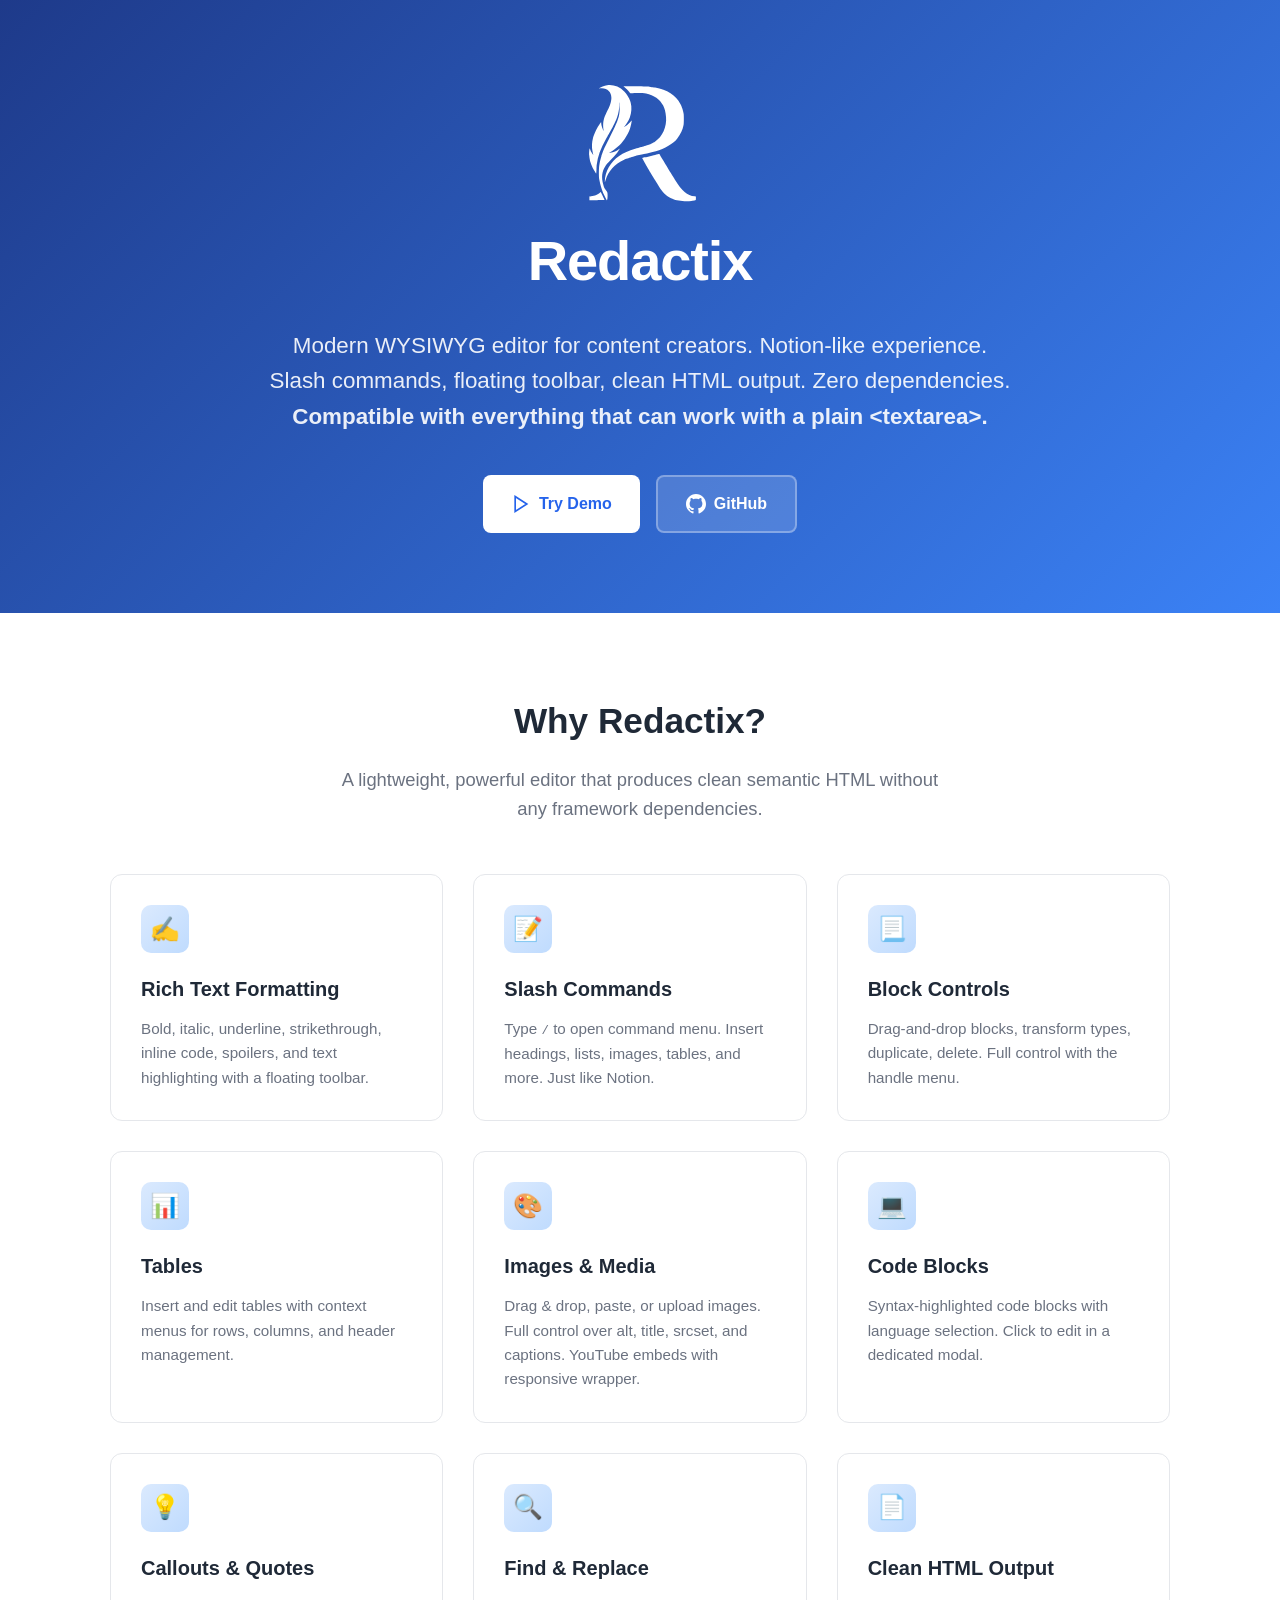
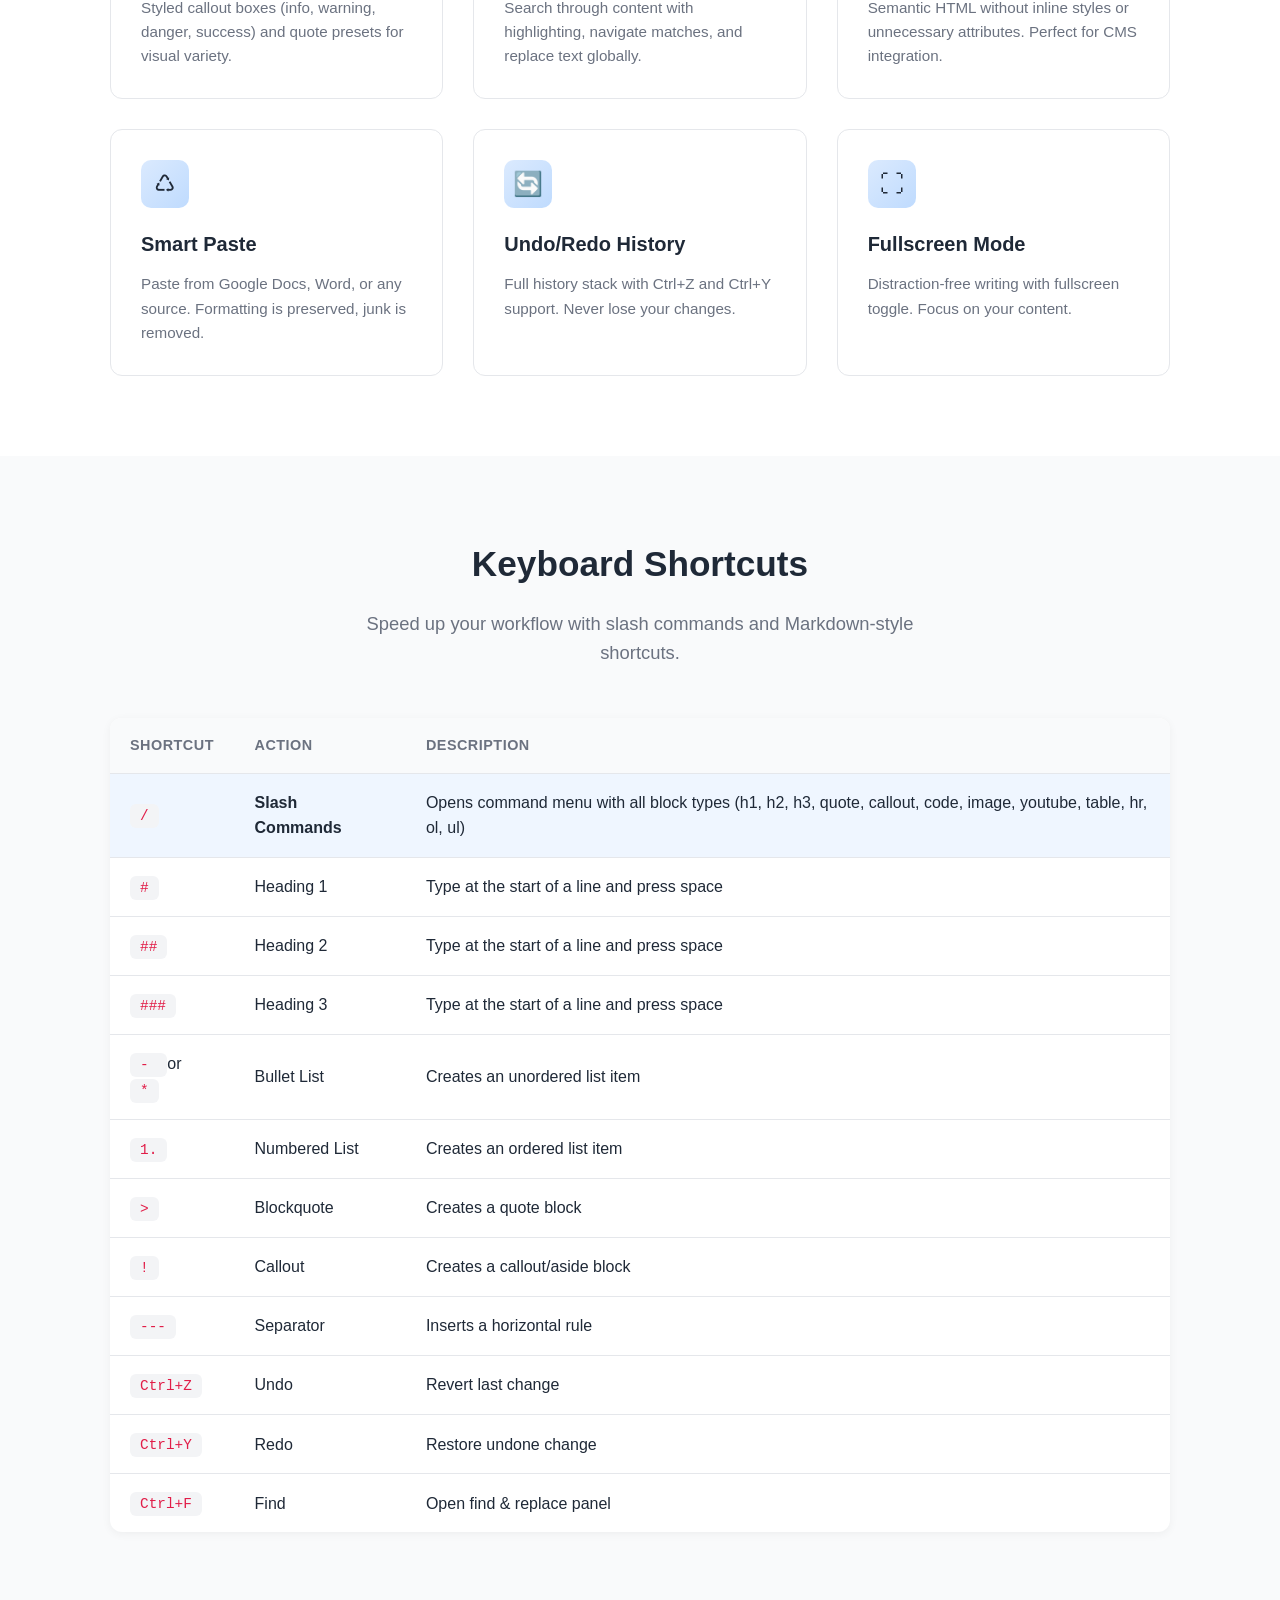
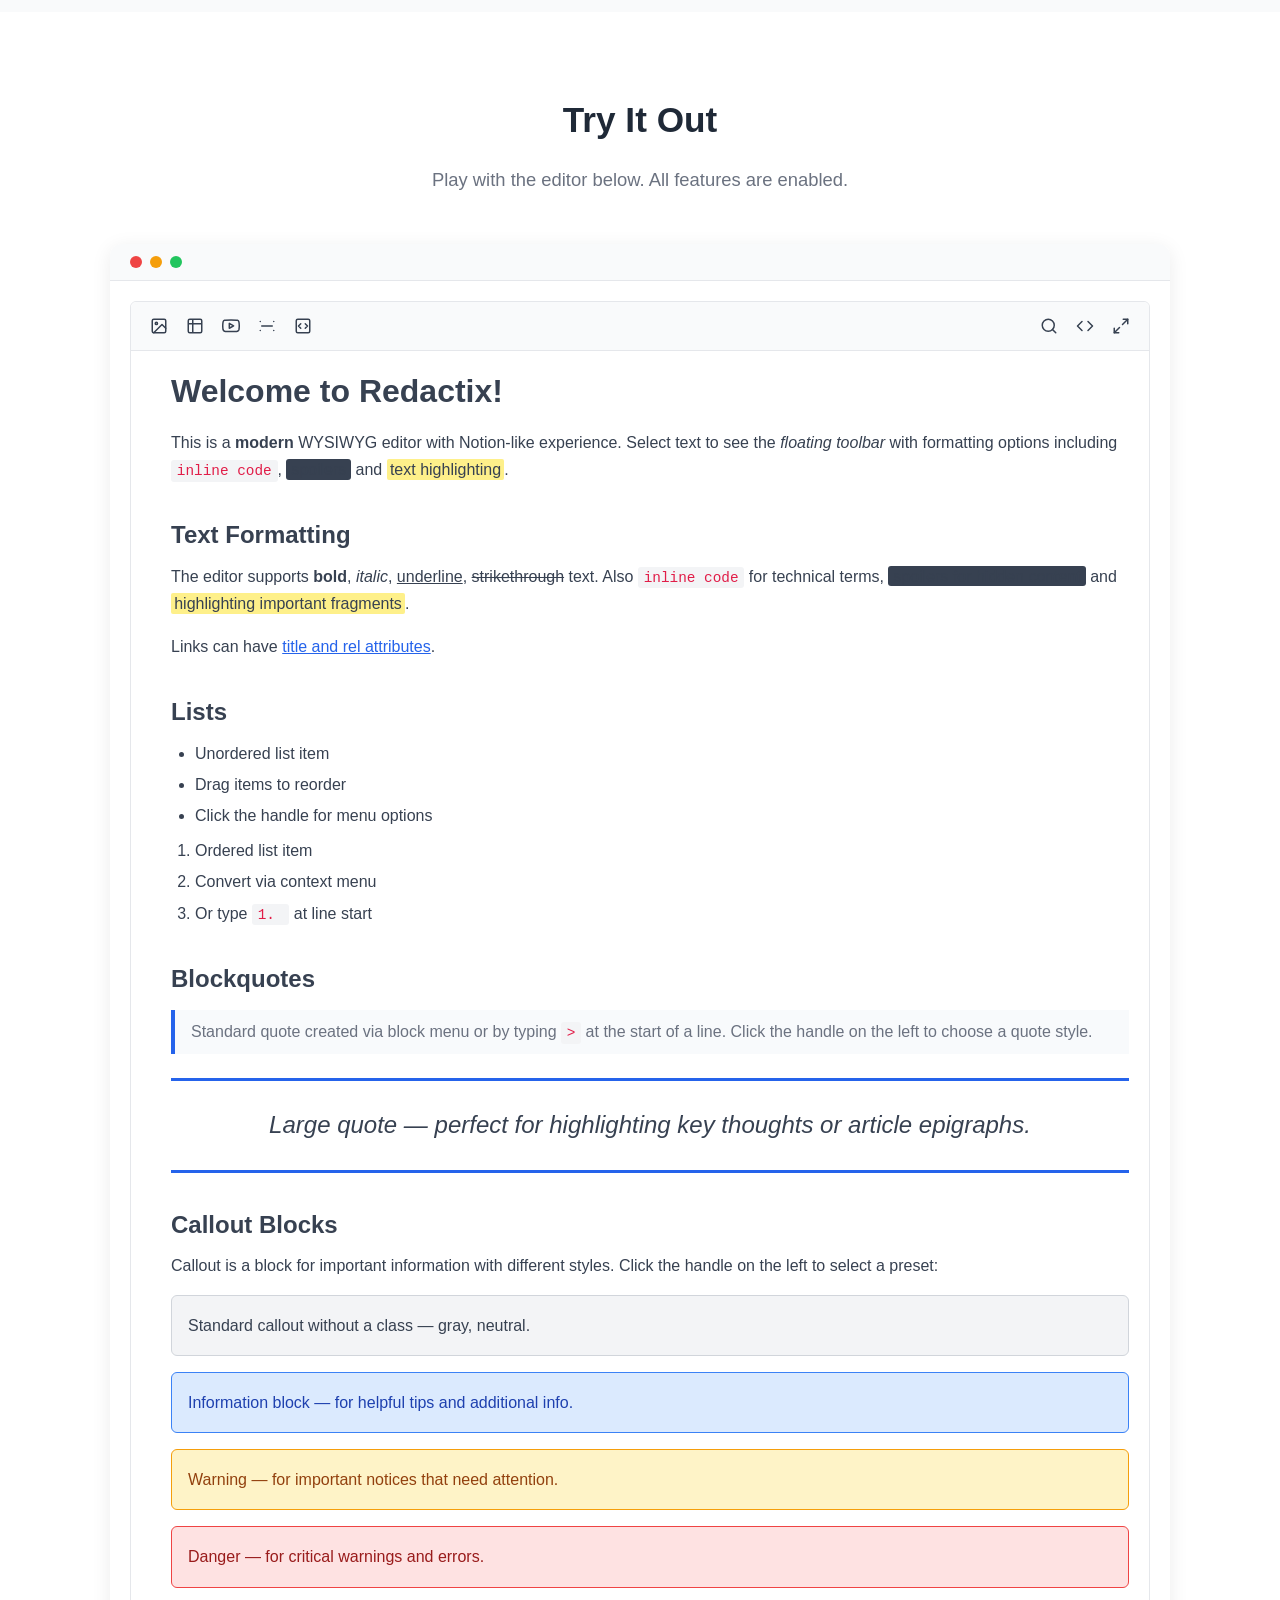
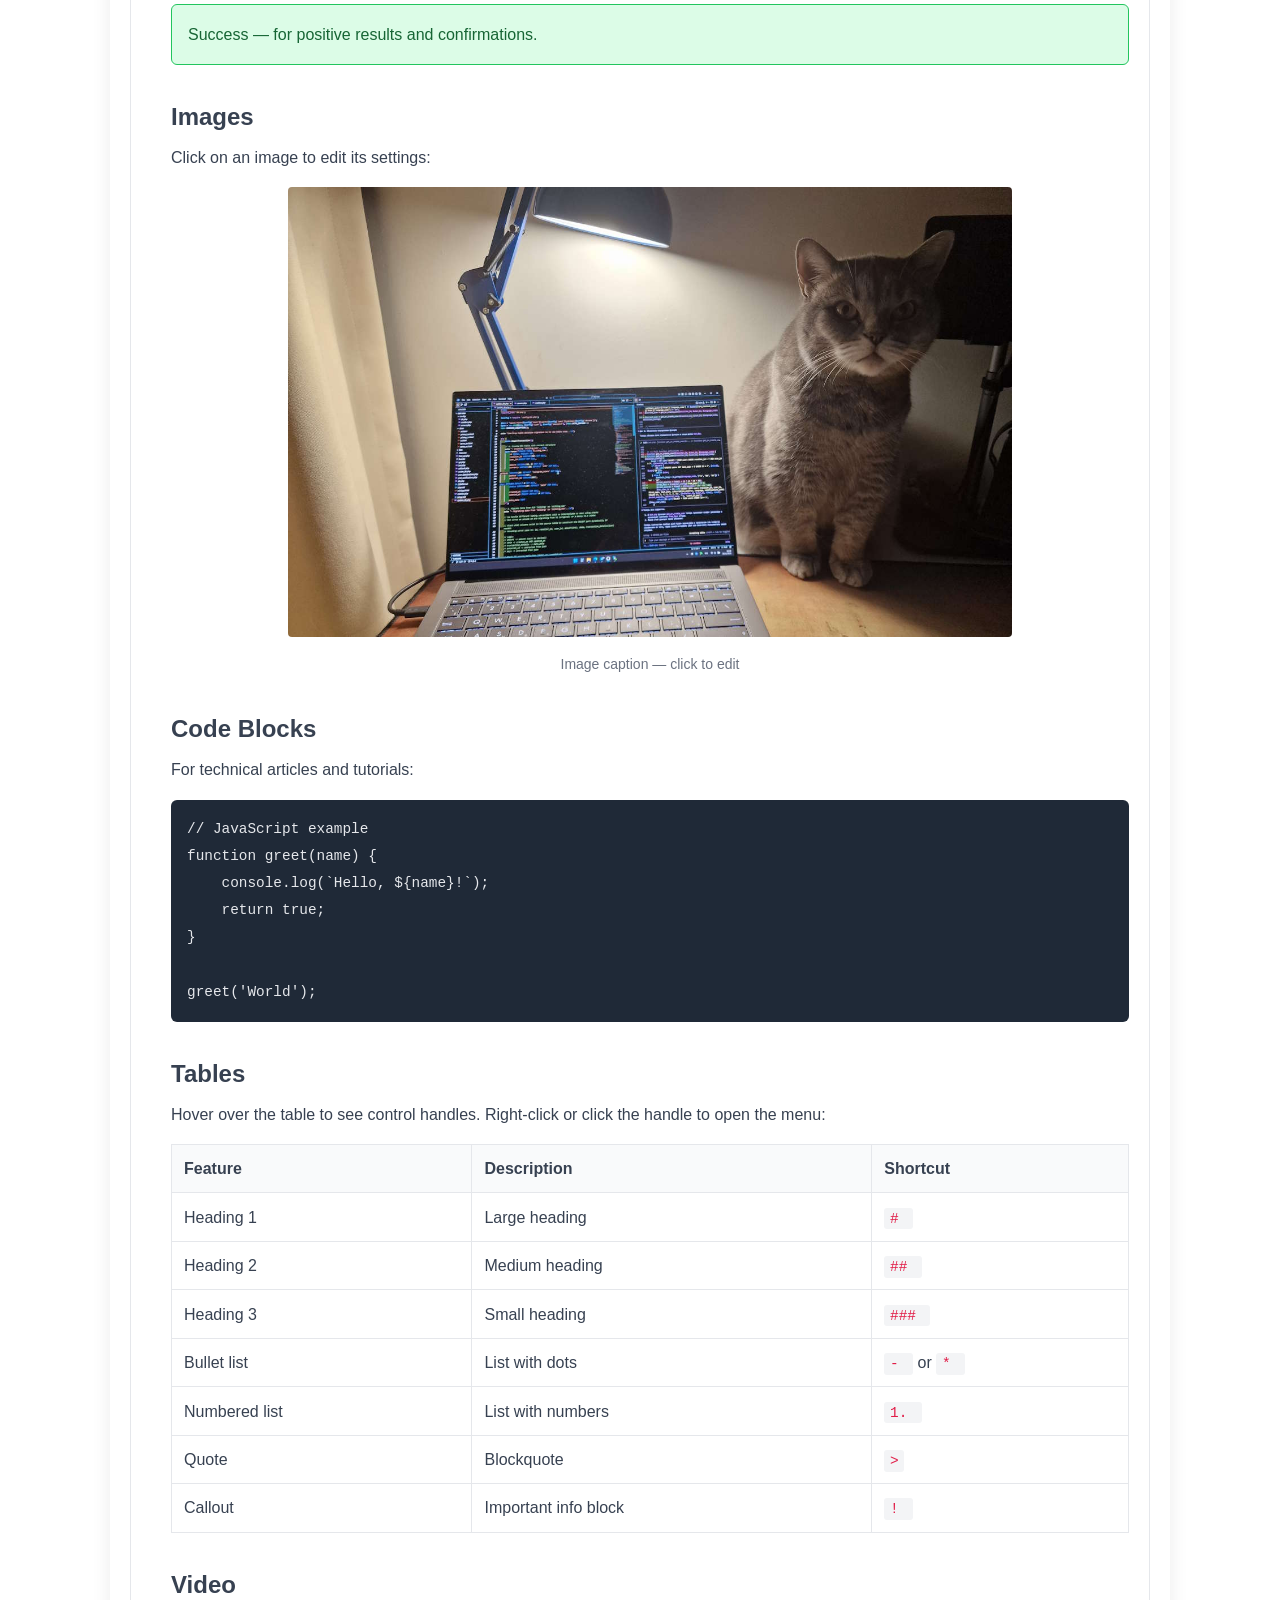
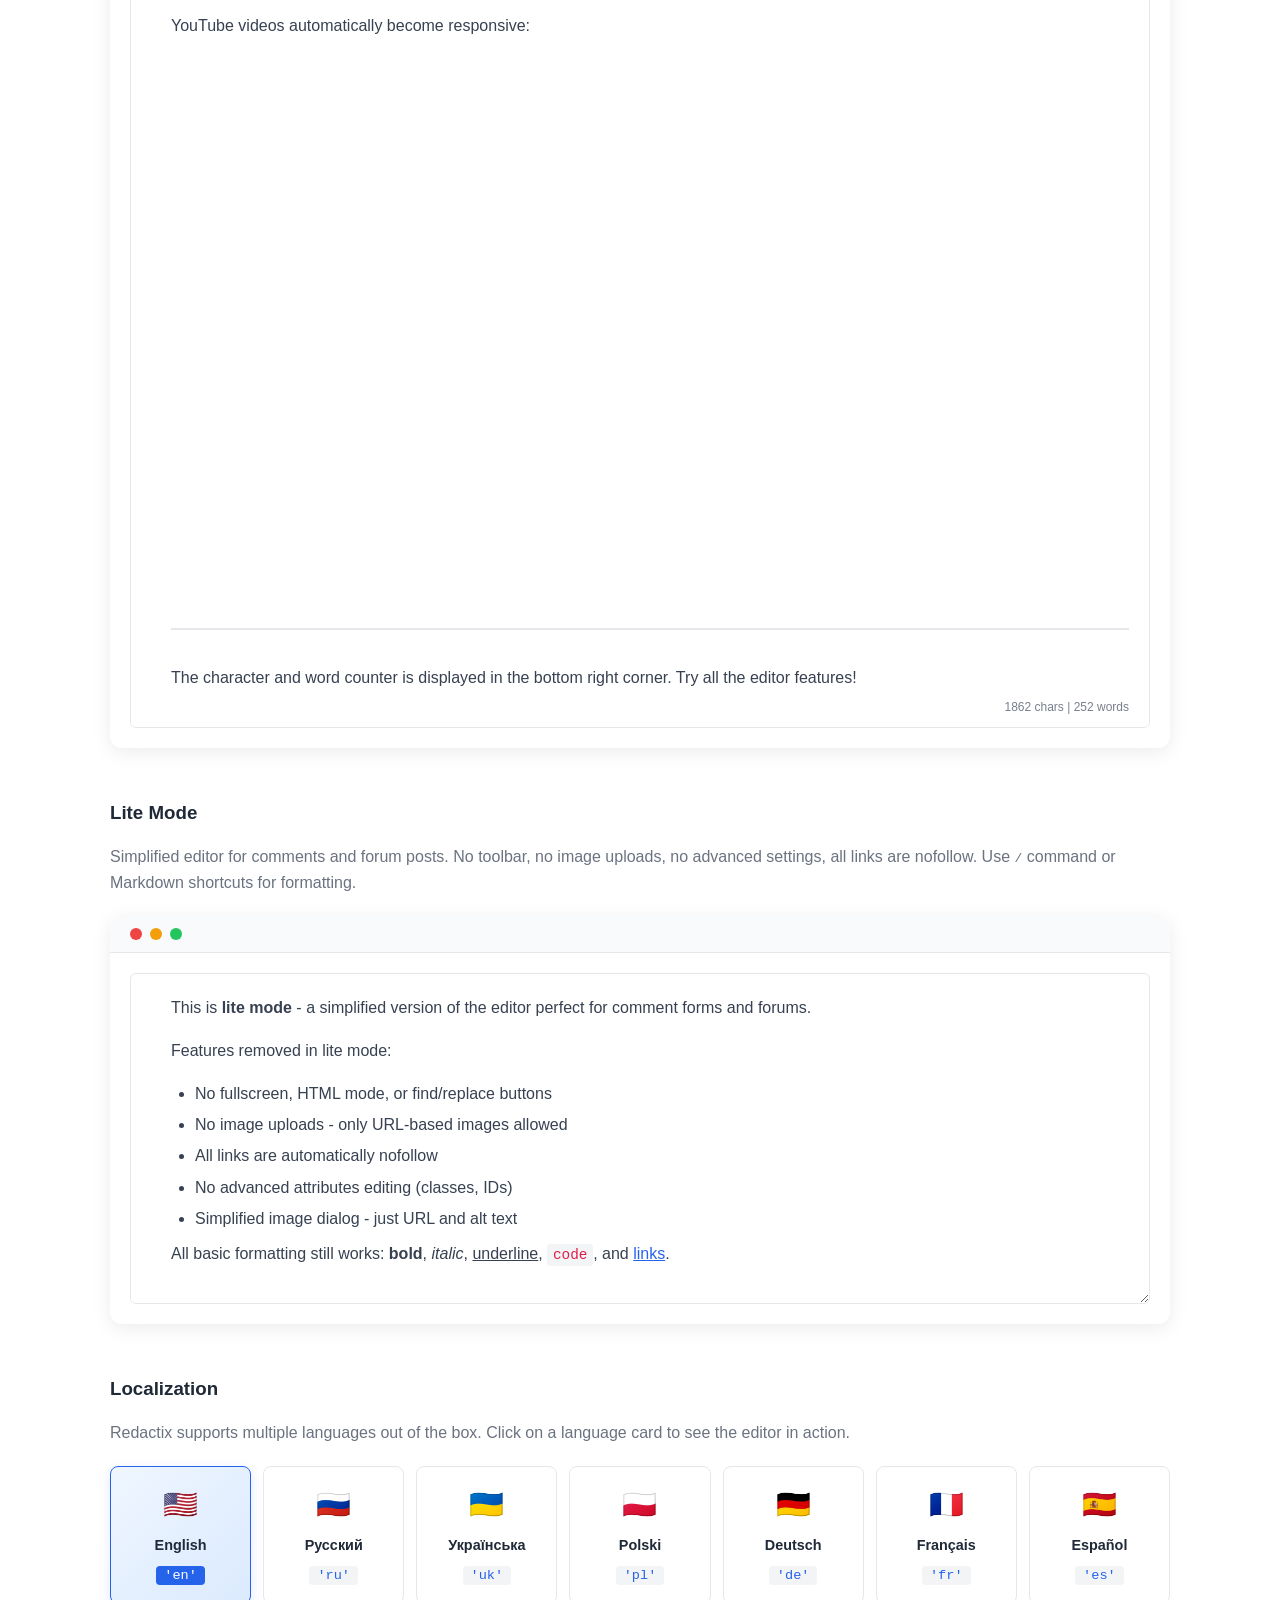
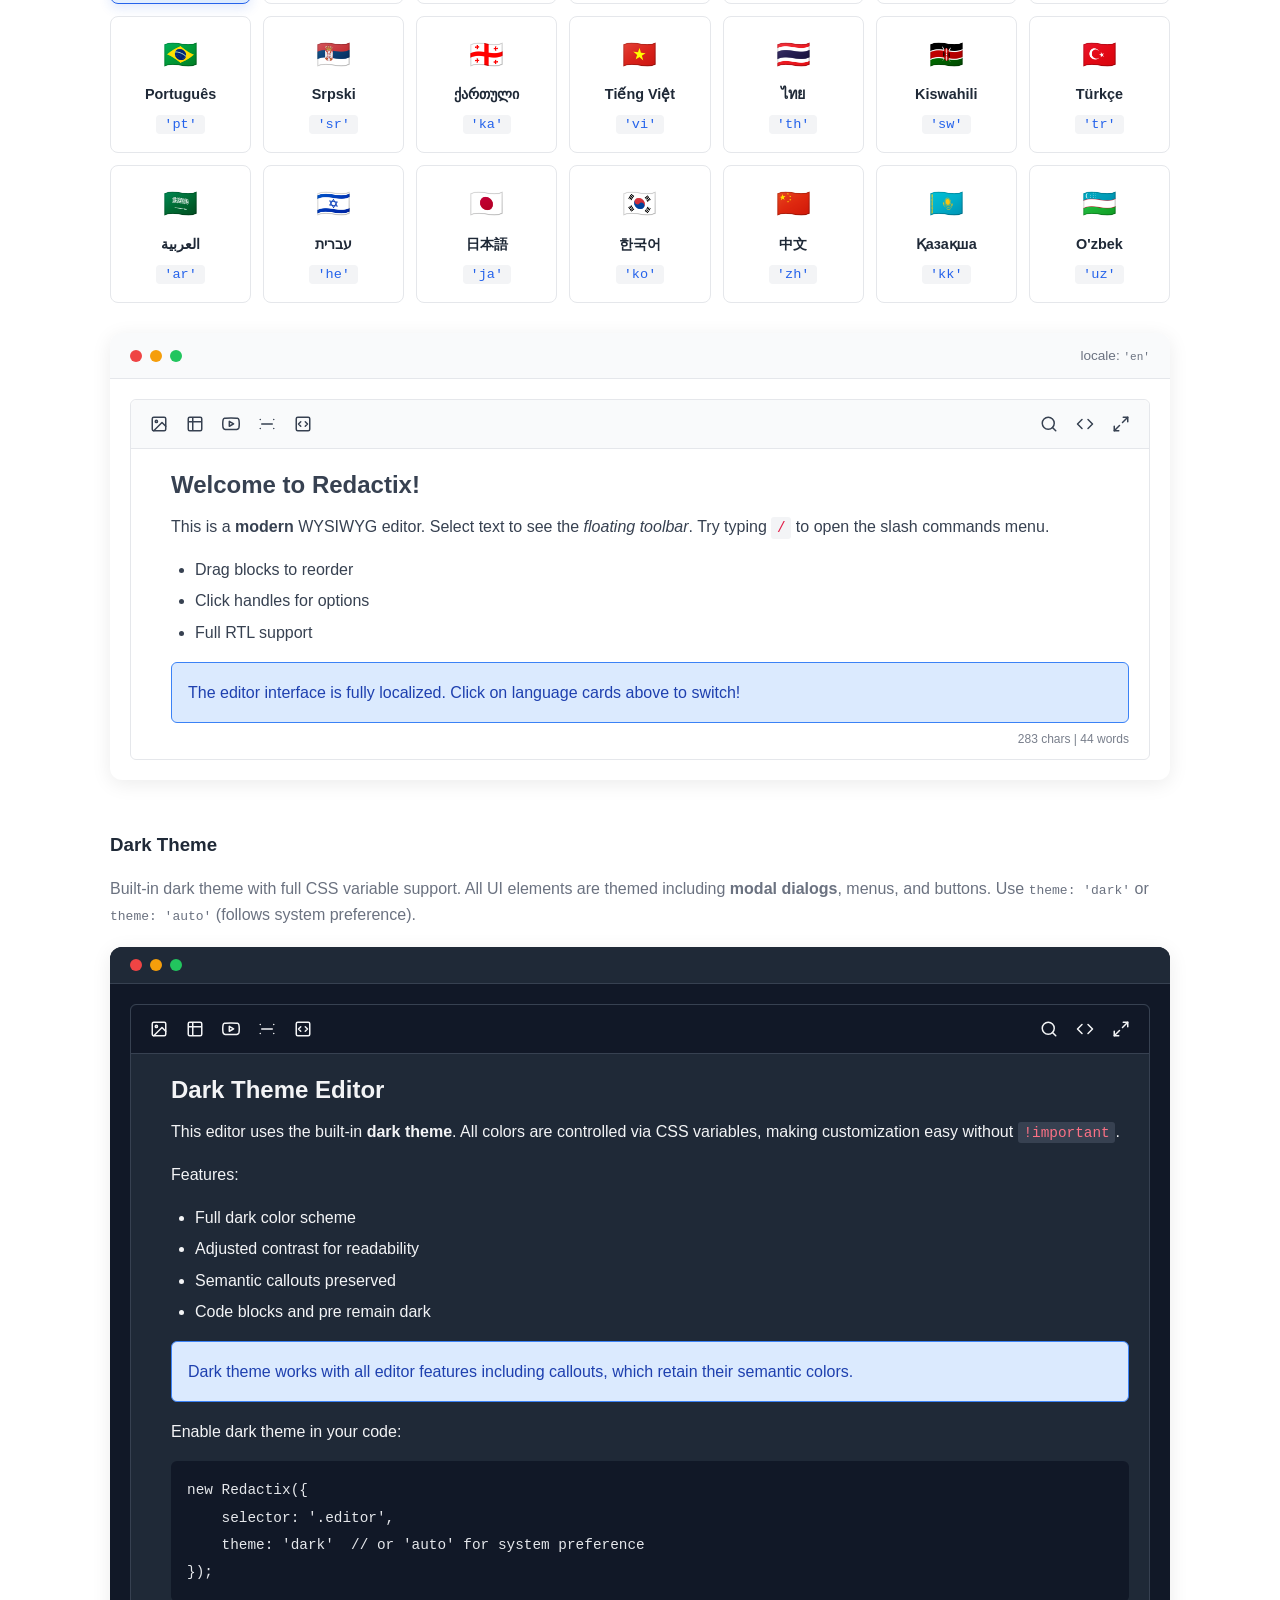
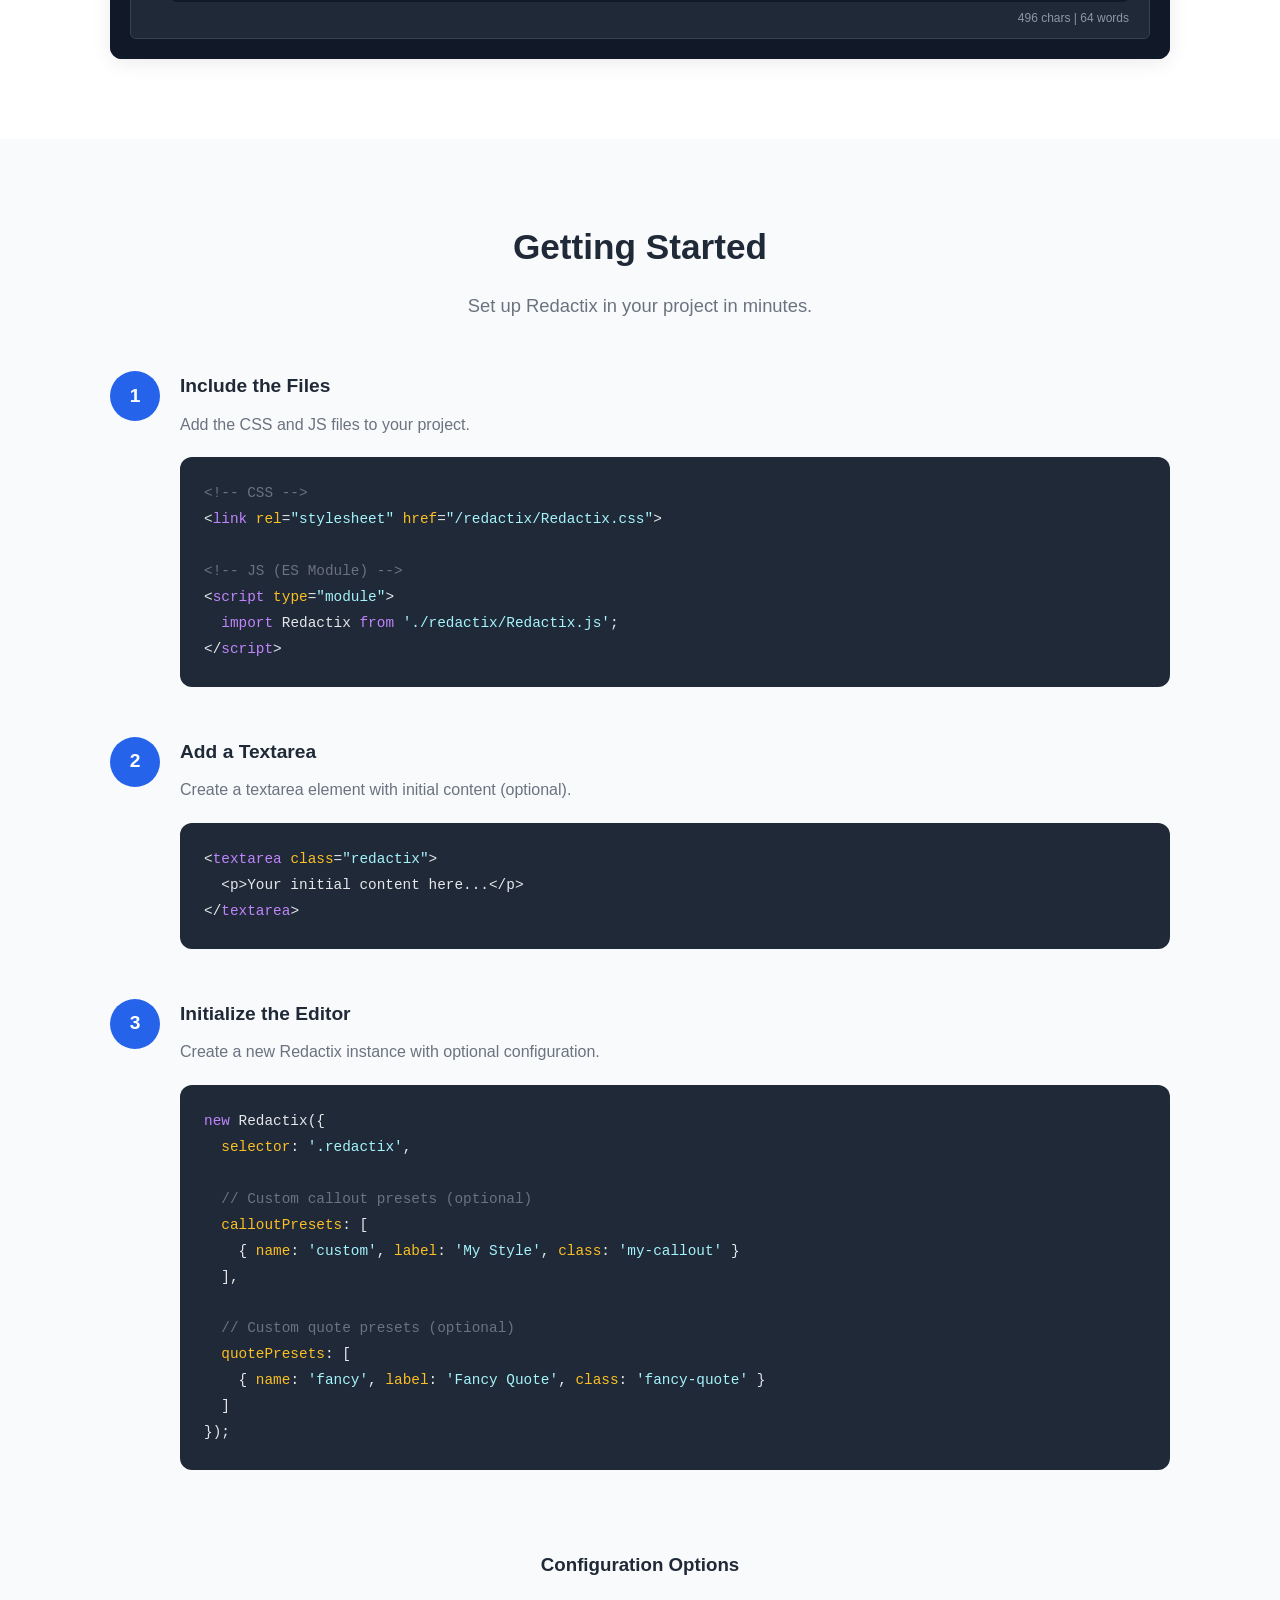
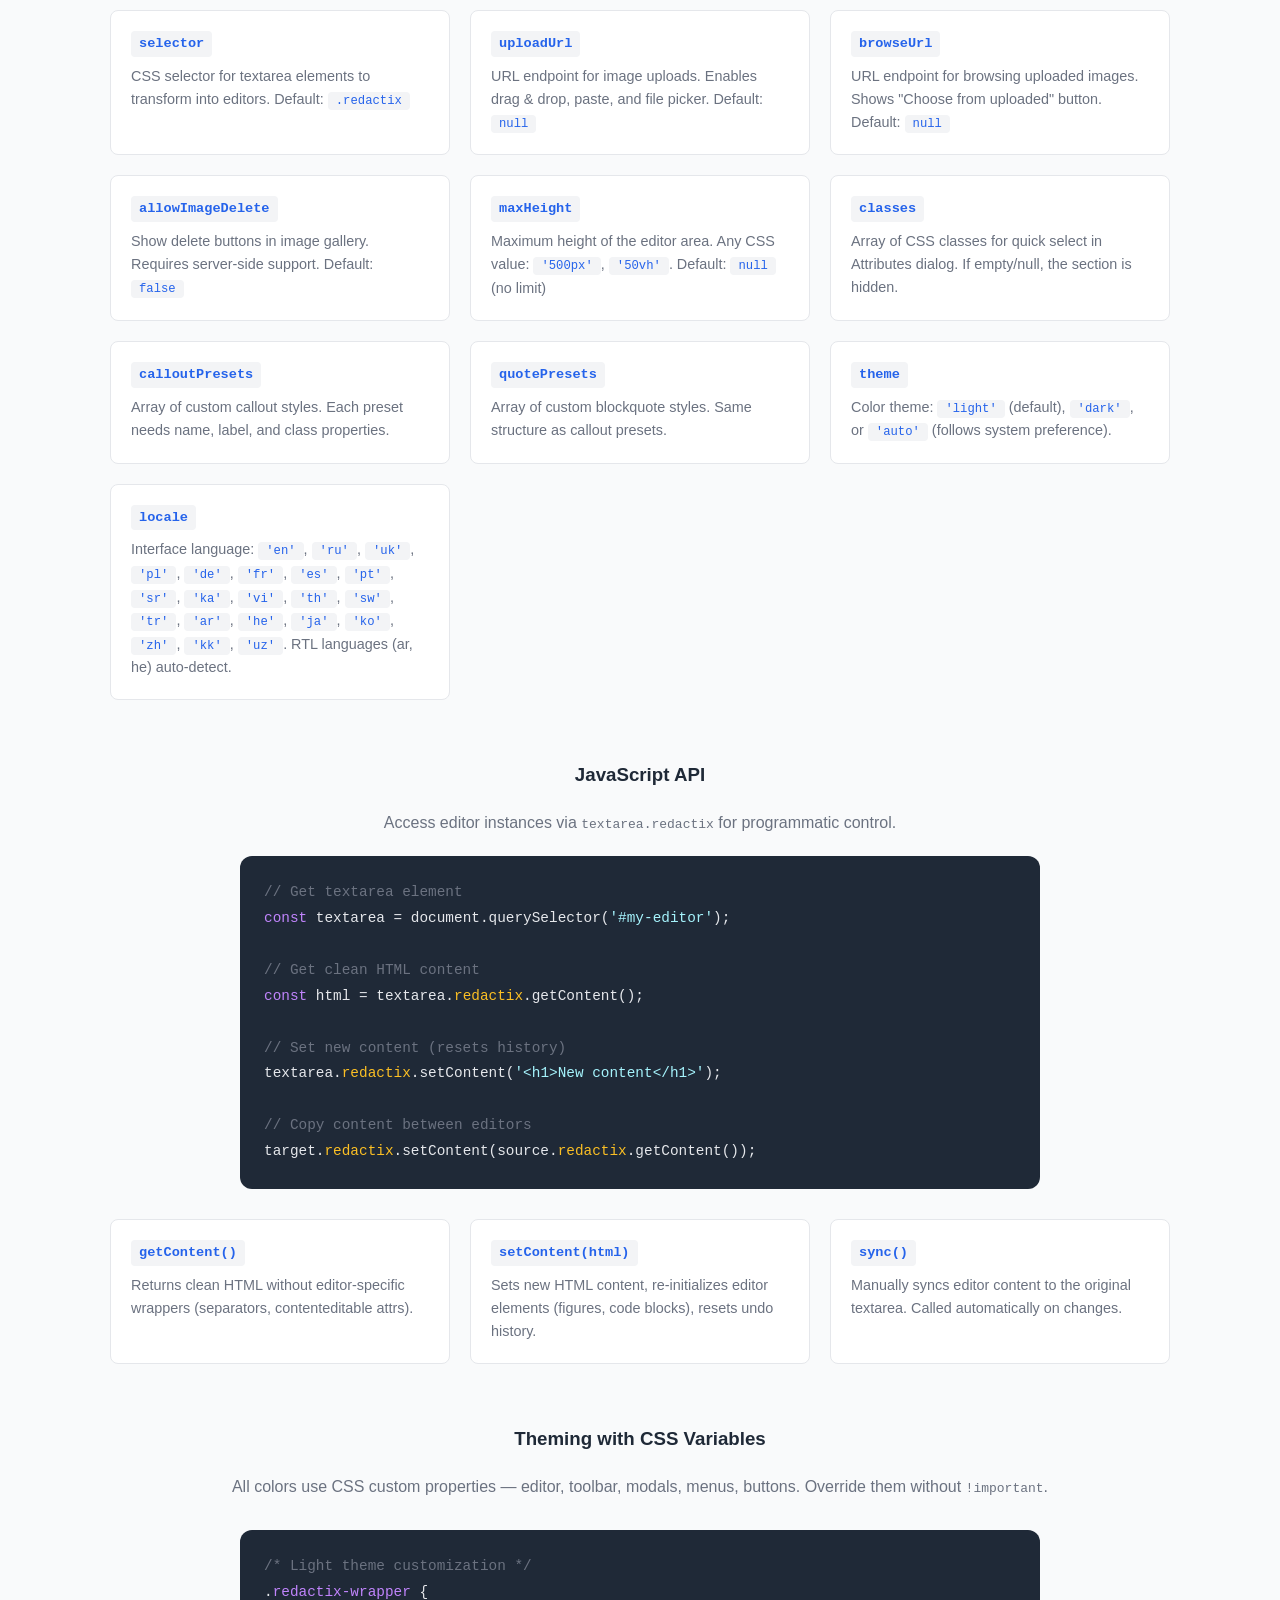
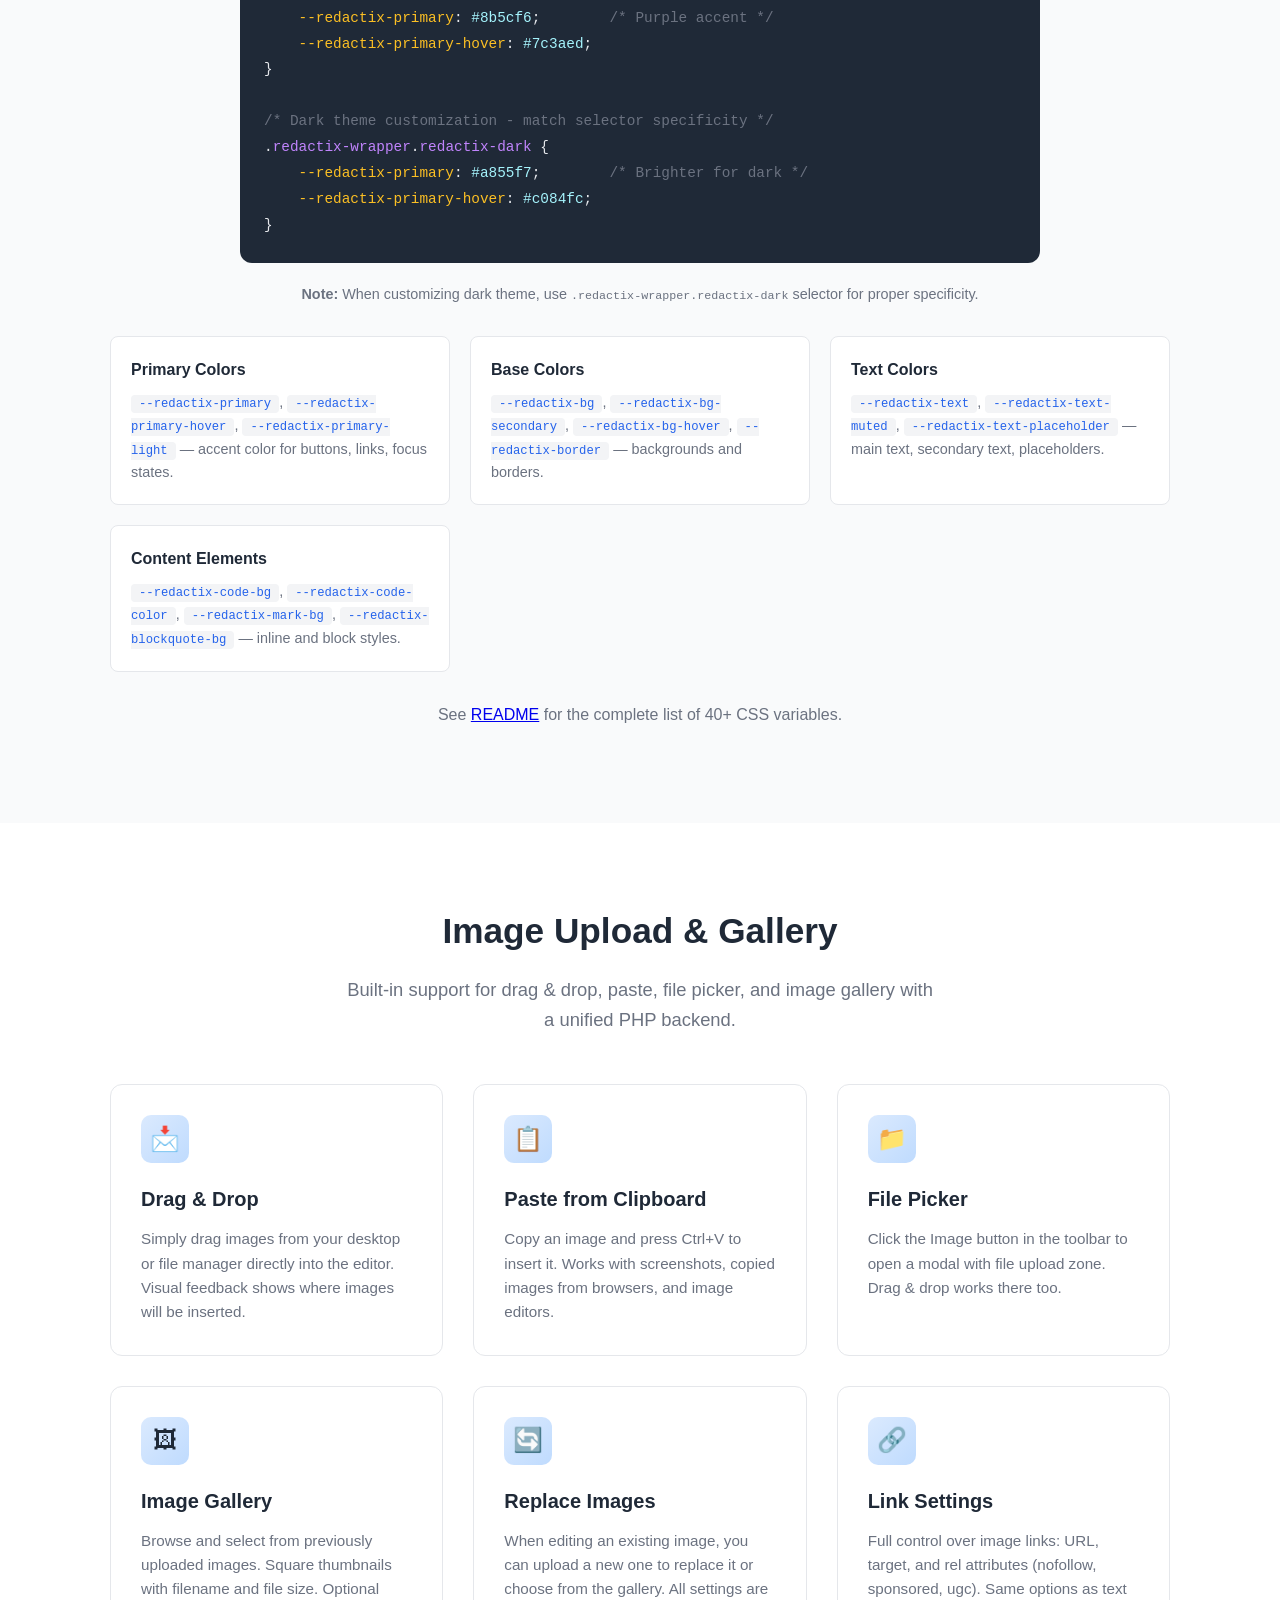
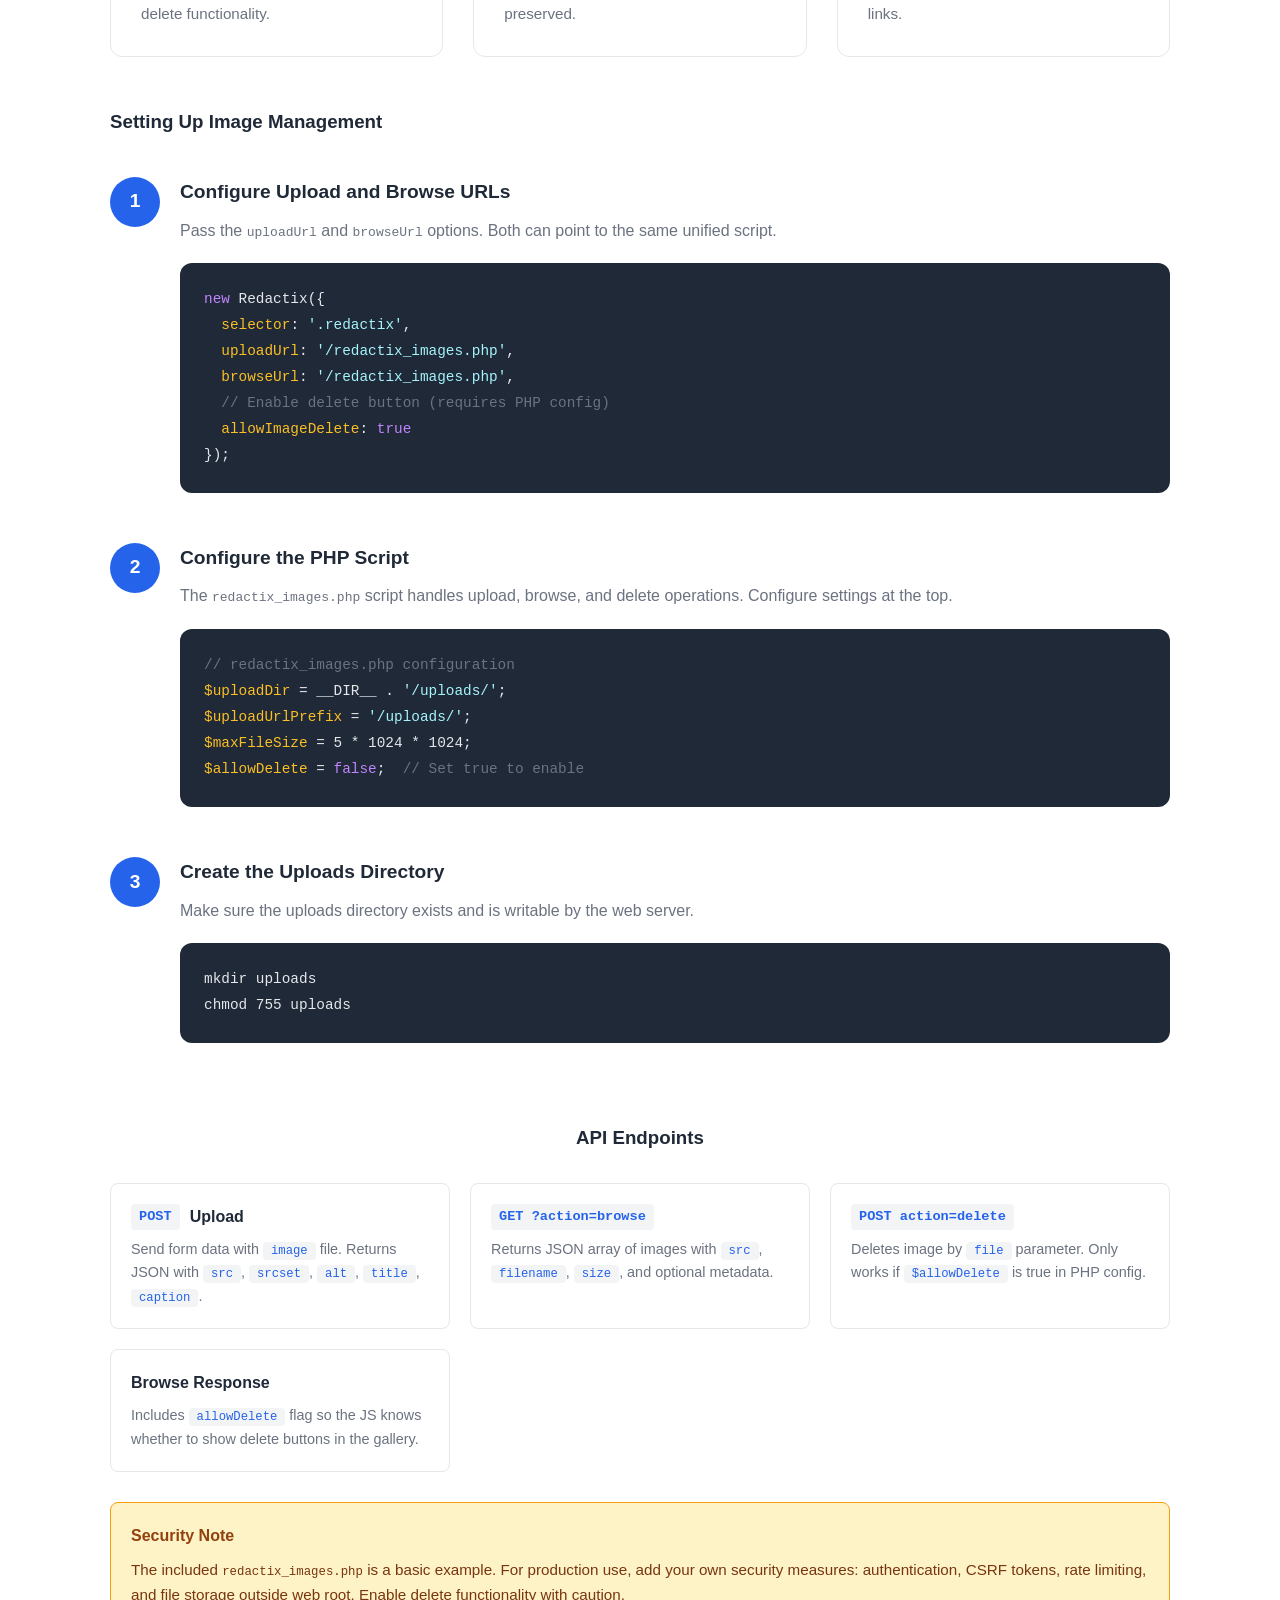
==== commit 97beb32a: "Fixed file uploading" ====
--- a/index.html
+++ b/index.html
@@ -1,17 +1,19 @@
 <!DOCTYPE html>
 <html lang="en">
+
 <head>
     <meta charset="UTF-8">
     <meta name="viewport" content="width=device-width, initial-scale=1.0">
     <title>Redactix - Modern WYSIWYG Editor</title>
     <link rel="icon" type="image/png" href="favicon.png">
     <link rel="stylesheet" href="/redactix/Redactix.css">
-    <script defer src="https://umami.geeksy.media/script.js" data-website-id="dc74cdd4-2692-4ce8-b76c-02b8fd237f94"></script>
+    <script defer src="https://umami.geeksy.media/script.js"
+        data-website-id="dc74cdd4-2692-4ce8-b76c-02b8fd237f94"></script>
     <style>
         * {
             box-sizing: border-box;
         }
-        
+
         :root {
             --landing-primary: #2563eb;
             --landing-primary-dark: #1d4ed8;
@@ -21,7 +23,7 @@
             --landing-bg-alt: #f9fafb;
             --landing-border: #e5e7eb;
         }
-        
+
         body {
             font-family: -apple-system, BlinkMacSystemFont, "Segoe UI", Roboto, sans-serif;
             background: var(--landing-bg);
@@ -30,7 +32,7 @@
             color: var(--landing-text);
             line-height: 1.6;
         }
-        
+
         /* ============ Hero Section ============ */
         .hero {
             background: linear-gradient(135deg, #1e3a8a 0%, #3b82f6 100%);
@@ -38,32 +40,32 @@
             padding: 80px 20px;
             text-align: center;
         }
-        
+
         .hero-content {
             max-width: 800px;
             margin: 0 auto;
         }
-        
+
         .hero h1 {
             font-size: 3.5em;
             margin: 0 0 20px;
             font-weight: 700;
             letter-spacing: -0.02em;
         }
-        
+
         .hero-tagline {
             font-size: 1.4em;
             opacity: 0.9;
             margin-bottom: 40px;
         }
-        
+
         .hero-buttons {
             display: flex;
             gap: 16px;
             justify-content: center;
             flex-wrap: wrap;
         }
-        
+
         .btn {
             display: inline-flex;
             align-items: center;
@@ -77,51 +79,51 @@
             cursor: pointer;
             border: none;
         }
-        
+
         .btn-primary {
             background: white;
             color: var(--landing-primary);
         }
-        
+
         .btn-primary:hover {
             background: #f0f0f0;
             transform: translateY(-2px);
         }
-        
+
         .btn-secondary {
-            background: rgba(255,255,255,0.15);
+            background: rgba(255, 255, 255, 0.15);
             color: white;
-            border: 2px solid rgba(255,255,255,0.3);
-        }
-        
+            border: 2px solid rgba(255, 255, 255, 0.3);
+        }
+
         .btn-secondary:hover {
-            background: rgba(255,255,255,0.25);
+            background: rgba(255, 255, 255, 0.25);
             transform: translateY(-2px);
         }
-        
+
         /* ============ Container ============ */
         .container {
             max-width: 1100px;
             margin: 0 auto;
             padding: 0 20px;
         }
-        
+
         /* ============ Section ============ */
         .section {
             padding: 80px 0;
         }
-        
+
         .section-alt {
             background: var(--landing-bg-alt);
         }
-        
+
         .section-title {
             font-size: 2.2em;
             text-align: center;
             margin: 0 0 16px;
             font-weight: 700;
         }
-        
+
         .section-subtitle {
             text-align: center;
             color: var(--landing-text-muted);
@@ -131,14 +133,14 @@
             margin-left: auto;
             margin-right: auto;
         }
-        
+
         /* ============ Features Grid ============ */
         .features-grid {
             display: grid;
             grid-template-columns: repeat(auto-fit, minmax(300px, 1fr));
             gap: 30px;
         }
-        
+
         .feature-card {
             background: var(--landing-bg);
             border: 1px solid var(--landing-border);
@@ -146,17 +148,17 @@
             padding: 30px;
             transition: all 0.2s ease;
         }
-        
+
         .section-alt .feature-card {
             background: white;
         }
-        
+
         .feature-card:hover {
             border-color: var(--landing-primary);
             box-shadow: 0 10px 40px rgba(37, 99, 235, 0.1);
             transform: translateY(-4px);
         }
-        
+
         .feature-icon {
             width: 48px;
             height: 48px;
@@ -168,26 +170,26 @@
             font-size: 24px;
             margin-bottom: 20px;
         }
-        
+
         .feature-card h3 {
             font-size: 1.25em;
             margin: 0 0 12px;
         }
-        
+
         .feature-card p {
             color: var(--landing-text-muted);
             margin: 0;
             font-size: 0.95em;
         }
-        
+
         /* ============ Demo Section ============ */
         .demo-wrapper {
             background: white;
             border-radius: 12px;
-            box-shadow: 0 4px 20px rgba(0,0,0,0.08);
+            box-shadow: 0 4px 20px rgba(0, 0, 0, 0.08);
             overflow: hidden;
         }
-        
+
         .demo-header {
             background: var(--landing-bg-alt);
             padding: 12px 20px;
@@ -196,21 +198,29 @@
             align-items: center;
             gap: 8px;
         }
-        
+
         .demo-dot {
             width: 12px;
             height: 12px;
             border-radius: 50%;
         }
-        
-        .demo-dot-red { background: #ef4444; }
-        .demo-dot-yellow { background: #f59e0b; }
-        .demo-dot-green { background: #22c55e; }
-        
+
+        .demo-dot-red {
+            background: #ef4444;
+        }
+
+        .demo-dot-yellow {
+            background: #f59e0b;
+        }
+
+        .demo-dot-green {
+            background: #22c55e;
+        }
+
         .demo-content {
             padding: 20px;
         }
-        
+
         /* ============ Shortcuts Table ============ */
         .shortcuts-table {
             width: 100%;
@@ -218,16 +228,16 @@
             background: white;
             border-radius: 12px;
             overflow: hidden;
-            box-shadow: 0 2px 10px rgba(0,0,0,0.05);
-        }
-        
+            box-shadow: 0 2px 10px rgba(0, 0, 0, 0.05);
+        }
+
         .shortcuts-table th,
         .shortcuts-table td {
             padding: 16px 20px;
             text-align: left;
             border-bottom: 1px solid var(--landing-border);
         }
-        
+
         .shortcuts-table th {
             background: var(--landing-bg-alt);
             font-weight: 600;
@@ -236,11 +246,11 @@
             letter-spacing: 0.5px;
             color: var(--landing-text-muted);
         }
-        
+
         .shortcuts-table tr:last-child td {
             border-bottom: none;
         }
-        
+
         .shortcuts-table code {
             background: #f3f4f6;
             padding: 4px 10px;
@@ -249,7 +259,7 @@
             font-size: 0.9em;
             color: #e11d48;
         }
-        
+
         /* ============ Installation ============ */
         .code-block {
             background: #1f2937;
@@ -258,7 +268,7 @@
             overflow-x: auto;
             margin: 20px 0;
         }
-        
+
         .code-block code {
             color: #e5e7eb;
             font-family: 'SF Mono', Consolas, monospace;
@@ -267,36 +277,36 @@
             display: block;
             white-space: pre;
         }
-        
+
         .code-block .comment {
             color: #6b7280;
         }
-        
+
         .code-block .string {
             color: #a5f3fc;
         }
-        
+
         .code-block .keyword {
             color: #c084fc;
         }
-        
+
         .code-block .property {
             color: #fbbf24;
         }
-        
+
         .install-steps {
             display: grid;
             gap: 30px;
             margin-top: 40px;
         }
-        
+
         .install-step {
             display: grid;
             grid-template-columns: 50px 1fr;
             gap: 20px;
             align-items: start;
         }
-        
+
         .step-number {
             width: 50px;
             height: 50px;
@@ -309,17 +319,17 @@
             font-weight: 700;
             font-size: 1.2em;
         }
-        
+
         .step-content h3 {
             margin: 0 0 10px;
             font-size: 1.2em;
         }
-        
+
         .step-content p {
             margin: 0;
             color: var(--landing-text-muted);
         }
-        
+
         /* ============ Config Options ============ */
         .config-grid {
             display: grid;
@@ -327,14 +337,14 @@
             gap: 20px;
             margin-top: 30px;
         }
-        
+
         .config-item {
             background: white;
             border: 1px solid var(--landing-border);
             border-radius: 8px;
             padding: 20px;
         }
-        
+
         .config-item code {
             background: #f3f4f6;
             padding: 2px 8px;
@@ -343,98 +353,98 @@
             font-size: 0.85em;
             color: var(--landing-primary);
         }
-        
+
         .config-item h4 {
             margin: 0 0 8px;
             display: flex;
             align-items: center;
             gap: 10px;
         }
-        
+
         .config-item p {
             margin: 0;
             color: var(--landing-text-muted);
             font-size: 0.9em;
         }
-        
+
         /* Language card clickable */
         .lang-card {
             cursor: pointer;
             transition: all 0.2s ease;
         }
-        
+
         .lang-card:hover {
             border-color: var(--landing-primary);
             transform: translateY(-2px);
         }
-        
+
         .lang-card.active {
             border-color: var(--landing-primary);
             background: linear-gradient(135deg, #eff6ff 0%, #dbeafe 100%);
             box-shadow: 0 4px 12px rgba(37, 99, 235, 0.15);
         }
-        
+
         .lang-card.active code {
             background: var(--landing-primary);
             color: white;
         }
-        
+
         /* ============ Why Section ============ */
         .why-section {
             background: #111827;
             color: #e5e7eb;
         }
-        
+
         .why-section .section-title {
             color: white;
         }
-        
+
         .why-section .section-subtitle {
             color: #9ca3af;
         }
-        
+
         .problem-cards {
             display: grid;
             grid-template-columns: repeat(auto-fit, minmax(280px, 1fr));
             gap: 24px;
             margin-bottom: 50px;
         }
-        
+
         .problem-card {
-            background: rgba(255,255,255,0.05);
-            border: 1px solid rgba(255,255,255,0.1);
+            background: rgba(255, 255, 255, 0.05);
+            border: 1px solid rgba(255, 255, 255, 0.1);
             border-radius: 12px;
             padding: 28px;
             text-align: center;
         }
-        
+
         .problem-card .problem-icon {
             font-size: 2.5em;
             margin-bottom: 16px;
         }
-        
+
         .problem-card h3 {
             color: white;
             margin: 0 0 12px;
             font-size: 1.2em;
         }
-        
+
         .problem-card p {
             color: #9ca3af;
             margin: 0;
             font-size: 0.95em;
             line-height: 1.6;
         }
-        
+
         .why-content {
             max-width: 800px;
             margin: 0 auto;
         }
-        
+
         .why-block {
             margin-bottom: 40px;
         }
-        
+
         .why-block h3 {
             color: white;
             font-size: 1.4em;
@@ -443,26 +453,26 @@
             align-items: center;
             gap: 12px;
         }
-        
+
         .why-block h3 span {
             font-size: 1.2em;
         }
-        
+
         .why-block p {
             color: #d1d5db;
             margin: 0 0 12px;
             line-height: 1.7;
         }
-        
+
         .why-block code {
-            background: rgba(255,255,255,0.1);
+            background: rgba(255, 255, 255, 0.1);
             padding: 2px 8px;
             border-radius: 4px;
             font-family: 'SF Mono', Consolas, monospace;
             font-size: 0.9em;
             color: #fbbf24;
         }
-        
+
         .vibe-banner {
             background: linear-gradient(135deg, #7c3aed 0%, #a855f7 100%);
             border-radius: 16px;
@@ -470,20 +480,20 @@
             text-align: center;
             margin-top: 50px;
         }
-        
+
         .vibe-banner h3 {
             color: white;
             font-size: 1.6em;
             margin: 0 0 16px;
         }
-        
+
         .vibe-banner p {
-            color: rgba(255,255,255,0.9);
+            color: rgba(255, 255, 255, 0.9);
             margin: 0;
             font-size: 1.1em;
             line-height: 1.7;
         }
-        
+
         .vibe-banner .vibe-stats {
             display: flex;
             justify-content: center;
@@ -492,29 +502,29 @@
             margin-bottom: 30px;
             flex-wrap: wrap;
         }
-        
+
         .vibe-stat {
             text-align: center;
         }
-        
+
         .vibe-stat .number {
             display: block;
             font-size: 2.5em;
             font-weight: 700;
             color: white;
         }
-        
+
         .vibe-stat .label {
             font-size: 0.95em;
-            color: rgba(255,255,255,0.8);
-        }
-        
+            color: rgba(255, 255, 255, 0.8);
+        }
+
         /* ============ Author Section ============ */
         .author-section {
             background: linear-gradient(135deg, #1e3a8a 0%, #3b82f6 100%);
             color: white;
         }
-        
+
         .author-card {
             display: flex;
             align-items: center;
@@ -524,62 +534,62 @@
             flex-wrap: wrap;
             justify-content: center;
         }
-        
+
         .author-photo {
             width: 150px;
             height: 150px;
             border-radius: 50%;
-            border: 4px solid rgba(255,255,255,0.3);
+            border: 4px solid rgba(255, 255, 255, 0.3);
             object-fit: cover;
-            background: rgba(255,255,255,0.1);
-        }
-        
+            background: rgba(255, 255, 255, 0.1);
+        }
+
         .author-info {
             flex: 1;
             min-width: 280px;
             text-align: left;
         }
-        
+
         .author-info h3 {
             font-size: 1.8em;
             margin: 0 0 8px;
         }
-        
+
         .author-info .author-role {
             opacity: 0.8;
             margin-bottom: 20px;
         }
-        
+
         .author-links {
             display: flex;
             gap: 16px;
             justify-content: start;
         }
-        
+
         .author-link {
             display: inline-flex;
             align-items: center;
             gap: 8px;
             padding: 10px 20px;
-            background: rgba(255,255,255,0.15);
-            border: 1px solid rgba(255,255,255,0.3);
+            background: rgba(255, 255, 255, 0.15);
+            border: 1px solid rgba(255, 255, 255, 0.3);
             border-radius: 8px;
             color: white;
             text-decoration: none;
             font-weight: 500;
             transition: all 0.2s ease;
         }
-        
+
         .author-link:hover {
-            background: rgba(255,255,255,0.25);
+            background: rgba(255, 255, 255, 0.25);
             transform: translateY(-2px);
         }
-        
+
         .author-link svg {
             width: 20px;
             height: 20px;
         }
-        
+
         /* ============ Footer ============ */
         .footer {
             background: #111827;
@@ -587,92 +597,100 @@
             padding: 40px 20px;
             text-align: center;
         }
-        
+
         .footer a {
             color: #60a5fa;
             text-decoration: none;
         }
-        
+
         .footer a:hover {
             text-decoration: underline;
         }
-        
+
         /* ============ Responsive ============ */
         @media (max-width: 768px) {
             .hero {
                 padding: 60px 20px;
             }
-            
+
             .hero h1 {
                 font-size: 2.5em;
             }
-            
+
             .hero-tagline {
                 font-size: 1.1em;
             }
-            
+
             .section {
                 padding: 60px 0;
             }
-            
+
             .section-title {
                 font-size: 1.8em;
             }
-            
+
             .install-step {
                 grid-template-columns: 1fr;
                 text-align: center;
             }
-            
+
             .step-number {
                 margin: 0 auto;
             }
-            
+
             .author-card {
                 flex-direction: column;
                 text-align: center;
             }
-            
+
             /* Fix code blocks width on mobile */
             .code-block {
                 max-width: calc(100vw - 40px);
                 overflow-x: auto;
             }
-            
+
             .code-block code {
                 font-size: 0.8em;
             }
-            
+
             .shortcuts-table {
                 font-size: 0.9em;
             }
-            
+
             .shortcuts-table th,
             .shortcuts-table td {
                 padding: 10px 8px;
             }
-            
+
             .config-grid {
                 grid-template-columns: 1fr;
             }
         }
     </style>
 </head>
+
 <body>
 
     <!-- Hero Section -->
     <section class="hero">
         <div class="hero-content">
-            <img src="favicon.png" style="width:100%;max-width:128px;">
+            <img src="favicon.svg" style="width:100%;max-width:128px; filter: brightness(0) invert(1);">
             <h1>Redactix</h1>
-            <p class="hero-tagline">Modern WYSIWYG editor for content creators. Notion-like experience.<br>Slash commands, floating toolbar, clean HTML output. Zero dependencies.<br><b>Compatible with everything that can work with a plain &lt;textarea&gt;.</b></p>
+            <p class="hero-tagline">Modern WYSIWYG editor for content creators. Notion-like experience.<br>Slash
+                commands, floating toolbar, clean HTML output. Zero dependencies.<br><b>Compatible with everything that
+                    can work with a plain &lt;textarea&gt;.</b></p>
             <div class="hero-buttons">
                 <a href="#demo" class="btn btn-primary">
-                    <svg width="20" height="20" viewBox="0 0 24 24" fill="none" stroke="currentColor" stroke-width="2"><polygon points="5 3 19 12 5 21 5 3"></polygon></svg>
+                    <svg width="20" height="20" viewBox="0 0 24 24" fill="none" stroke="currentColor" stroke-width="2">
+                        <polygon points="5 3 19 12 5 21 5 3"></polygon>
+                    </svg>
                     Try Demo
                 </a>
                 <a href="https://github.com/fedorananin/redactix" class="btn btn-secondary" target="_blank">
-                    <svg width="20" height="20" viewBox="0 0 24 24" fill="currentColor"><path d="M12 0c-6.626 0-12 5.373-12 12 0 5.302 3.438 9.8 8.207 11.387.599.111.793-.261.793-.577v-2.234c-3.338.726-4.033-1.416-4.033-1.416-.546-1.387-1.333-1.756-1.333-1.756-1.089-.745.083-.729.083-.729 1.205.084 1.839 1.237 1.839 1.237 1.07 1.834 2.807 1.304 3.492.997.107-.775.418-1.305.762-1.604-2.665-.305-5.467-1.334-5.467-5.931 0-1.311.469-2.381 1.236-3.221-.124-.303-.535-1.524.117-3.176 0 0 1.008-.322 3.301 1.23.957-.266 1.983-.399 3.003-.404 1.02.005 2.047.138 3.006.404 2.291-1.552 3.297-1.23 3.297-1.23.653 1.653.242 2.874.118 3.176.77.84 1.235 1.911 1.235 3.221 0 4.609-2.807 5.624-5.479 5.921.43.372.823 1.102.823 2.222v3.293c0 .319.192.694.801.576 4.765-1.589 8.199-6.086 8.199-11.386 0-6.627-5.373-12-12-12z"/></svg>
+                    <svg width="20" height="20" viewBox="0 0 24 24" fill="currentColor">
+                        <path
+                            d="M12 0c-6.626 0-12 5.373-12 12 0 5.302 3.438 9.8 8.207 11.387.599.111.793-.261.793-.577v-2.234c-3.338.726-4.033-1.416-4.033-1.416-.546-1.387-1.333-1.756-1.333-1.756-1.089-.745.083-.729.083-.729 1.205.084 1.839 1.237 1.839 1.237 1.07 1.834 2.807 1.304 3.492.997.107-.775.418-1.305.762-1.604-2.665-.305-5.467-1.334-5.467-5.931 0-1.311.469-2.381 1.236-3.221-.124-.303-.535-1.524.117-3.176 0 0 1.008-.322 3.301 1.23.957-.266 1.983-.399 3.003-.404 1.02.005 2.047.138 3.006.404 2.291-1.552 3.297-1.23 3.297-1.23.653 1.653.242 2.874.118 3.176.77.84 1.235 1.911 1.235 3.221 0 4.609-2.807 5.624-5.479 5.921.43.372.823 1.102.823 2.222v3.293c0 .319.192.694.801.576 4.765-1.589 8.199-6.086 8.199-11.386 0-6.627-5.373-12-12-12z" />
+                    </svg>
                     GitHub
                 </a>
             </div>
@@ -683,75 +701,79 @@
     <section class="section">
         <div class="container">
             <h2 class="section-title">Why Redactix?</h2>
-            <p class="section-subtitle">A lightweight, powerful editor that produces clean semantic HTML without any framework dependencies.</p>
-            
+            <p class="section-subtitle">A lightweight, powerful editor that produces clean semantic HTML without any
+                framework dependencies.</p>
+
             <div class="features-grid">
                 <div class="feature-card">
                     <div class="feature-icon">&#9997;</div>
                     <h3>Rich Text Formatting</h3>
-                    <p>Bold, italic, underline, strikethrough, inline code, spoilers, and text highlighting with a floating toolbar.</p>
-                </div>
-                
+                    <p>Bold, italic, underline, strikethrough, inline code, spoilers, and text highlighting with a
+                        floating toolbar.</p>
+                </div>
+
                 <div class="feature-card">
                     <div class="feature-icon">&#128221;</div>
                     <h3>Slash Commands</h3>
-                    <p>Type <code>/</code> to open command menu. Insert headings, lists, images, tables, and more. Just like Notion.</p>
-                </div>
-                
+                    <p>Type <code>/</code> to open command menu. Insert headings, lists, images, tables, and more. Just
+                        like Notion.</p>
+                </div>
+
                 <div class="feature-card">
                     <div class="feature-icon">&#128195;</div>
                     <h3>Block Controls</h3>
                     <p>Drag-and-drop blocks, transform types, duplicate, delete. Full control with the handle menu.</p>
                 </div>
-                
+
                 <div class="feature-card">
                     <div class="feature-icon">&#128202;</div>
                     <h3>Tables</h3>
                     <p>Insert and edit tables with context menus for rows, columns, and header management.</p>
                 </div>
-                
+
                 <div class="feature-card">
                     <div class="feature-icon">&#127912;</div>
                     <h3>Images & Media</h3>
-                    <p>Drag & drop, paste, or upload images. Full control over alt, title, srcset, and captions. YouTube embeds with responsive wrapper.</p>
-                </div>
-                
+                    <p>Drag & drop, paste, or upload images. Full control over alt, title, srcset, and captions. YouTube
+                        embeds with responsive wrapper.</p>
+                </div>
+
                 <div class="feature-card">
                     <div class="feature-icon">&#128187;</div>
                     <h3>Code Blocks</h3>
                     <p>Syntax-highlighted code blocks with language selection. Click to edit in a dedicated modal.</p>
                 </div>
-                
+
                 <div class="feature-card">
                     <div class="feature-icon">&#128161;</div>
                     <h3>Callouts & Quotes</h3>
                     <p>Styled callout boxes (info, warning, danger, success) and quote presets for visual variety.</p>
                 </div>
-                
+
                 <div class="feature-card">
                     <div class="feature-icon">&#128269;</div>
                     <h3>Find & Replace</h3>
                     <p>Search through content with highlighting, navigate matches, and replace text globally.</p>
                 </div>
-                
+
                 <div class="feature-card">
                     <div class="feature-icon">&#128196;</div>
                     <h3>Clean HTML Output</h3>
                     <p>Semantic HTML without inline styles or unnecessary attributes. Perfect for CMS integration.</p>
                 </div>
-                
+
                 <div class="feature-card">
                     <div class="feature-icon">&#9850;</div>
                     <h3>Smart Paste</h3>
                     <p>Paste from Google Docs, Word, or any source. Formatting is preserved, junk is removed.</p>
                 </div>
-                
+
                 <div class="feature-card">
                     <div class="feature-icon">&#128260;</div>
                     <h3>Undo/Redo History</h3>
                     <p>Full history stack with Ctrl+Z and Ctrl+Y support. Never lose your changes.</p>
                 </div>
-                
+
                 <div class="feature-card">
                     <div class="feature-icon">&#9974;</div>
                     <h3>Fullscreen Mode</h3>
@@ -764,9 +786,9 @@
     <!-- Shortcuts Section -->
     <section class="section section-alt">
         <div class="container">
-<h2 class="section-title">Keyboard Shortcuts</h2>
+            <h2 class="section-title">Keyboard Shortcuts</h2>
             <p class="section-subtitle">Speed up your workflow with slash commands and Markdown-style shortcuts.</p>
-            
+
             <table class="shortcuts-table">
                 <thead>
                     <tr>
@@ -779,7 +801,8 @@
                     <tr style="background: #eff6ff;">
                         <td><code>/</code></td>
                         <td><b>Slash Commands</b></td>
-                        <td>Opens command menu with all block types (h1, h2, h3, quote, callout, code, image, youtube, table, hr, ol, ul)</td>
+                        <td>Opens command menu with all block types (h1, h2, h3, quote, callout, code, image, youtube,
+                            table, hr, ol, ul)</td>
                     </tr>
                     <tr>
                         <td><code># </code></td>
@@ -846,7 +869,7 @@
         <div class="container">
             <h2 class="section-title">Try It Out</h2>
             <p class="section-subtitle">Play with the editor below. All features are enabled.</p>
-            
+
             <div class="demo-wrapper">
                 <div class="demo-header">
                     <span class="demo-dot demo-dot-red"></span>
@@ -854,7 +877,8 @@
                     <span class="demo-dot demo-dot-green"></span>
                 </div>
                 <div class="demo-content">
-                    <textarea class="redactix-full"><h1>Welcome to Redactix!</h1><p>This is a <b>modern</b> WYSIWYG editor with Notion-like experience. Select text to see the <i>floating toolbar</i> with formatting options including <code>inline code</code>, <span class="spoiler">spoilers</span> and <mark>text highlighting</mark>.</p><h2>Text Formatting</h2><p>The editor supports <b>bold</b>, <i>italic</i>, <u>underline</u>, <s>strikethrough</s> text. Also <code>inline code</code> for technical terms, <span class="spoiler">spoilers for hidden content</span> and <mark>highlighting important fragments</mark>.</p><p>Links can have <a href="https://example.com" title="Example link" target="_blank" rel="nofollow">title and rel attributes</a>.</p><h2>Lists</h2><ul><li>Unordered list item</li><li>Drag items to reorder</li><li>Click the handle for menu options</li></ul><ol><li>Ordered list item</li><li>Convert via context menu</li><li>Or type <code>1. </code> at line start</li></ol><h2>Blockquotes</h2><blockquote>Standard quote created via block menu or by typing <code>> </code> at the start of a line. Click the handle on the left to choose a quote style.</blockquote><blockquote class="big">Large quote — perfect for highlighting key thoughts or article epigraphs.</blockquote><h2>Callout Blocks</h2><p>Callout is a block for important information with different styles. Click the handle on the left to select a preset:</p><aside>Standard callout without a class — gray, neutral.</aside><aside class="information">Information block — for helpful tips and additional info.</aside><aside class="warning">Warning — for important notices that need attention.</aside><aside class="danger">Danger — for critical warnings and errors.</aside><aside class="success">Success — for positive results and confirmations.</aside><h2>Images</h2><p>Click on an image to edit its settings:</p><figure><img src="/uploads/cat.jpg" alt="Demo image"><figcaption>Image caption — click to edit</figcaption></figure><h2>Code Blocks</h2><p>For technical articles and tutorials:</p><pre><code class="language-javascript">// JavaScript example
+                    <textarea
+                        class="redactix-full"><h1>Welcome to Redactix!</h1><p>This is a <b>modern</b> WYSIWYG editor with Notion-like experience. Select text to see the <i>floating toolbar</i> with formatting options including <code>inline code</code>, <span class="spoiler">spoilers</span> and <mark>text highlighting</mark>.</p><h2>Text Formatting</h2><p>The editor supports <b>bold</b>, <i>italic</i>, <u>underline</u>, <s>strikethrough</s> text. Also <code>inline code</code> for technical terms, <span class="spoiler">spoilers for hidden content</span> and <mark>highlighting important fragments</mark>.</p><p>Links can have <a href="https://example.com" title="Example link" target="_blank" rel="nofollow">title and rel attributes</a>.</p><h2>Lists</h2><ul><li>Unordered list item</li><li>Drag items to reorder</li><li>Click the handle for menu options</li></ul><ol><li>Ordered list item</li><li>Convert via context menu</li><li>Or type <code>1. </code> at line start</li></ol><h2>Blockquotes</h2><blockquote>Standard quote created via block menu or by typing <code>> </code> at the start of a line. Click the handle on the left to choose a quote style.</blockquote><blockquote class="big">Large quote — perfect for highlighting key thoughts or article epigraphs.</blockquote><h2>Callout Blocks</h2><p>Callout is a block for important information with different styles. Click the handle on the left to select a preset:</p><aside>Standard callout without a class — gray, neutral.</aside><aside class="information">Information block — for helpful tips and additional info.</aside><aside class="warning">Warning — for important notices that need attention.</aside><aside class="danger">Danger — for critical warnings and errors.</aside><aside class="success">Success — for positive results and confirmations.</aside><h2>Images</h2><p>Click on an image to edit its settings:</p><figure><img src="/uploads/cat.jpg" alt="Demo image"><figcaption>Image caption — click to edit</figcaption></figure><h2>Code Blocks</h2><p>For technical articles and tutorials:</p><pre><code class="language-javascript">// JavaScript example
 function greet(name) {
     console.log(`Hello, ${name}!`);
     return true;
@@ -865,8 +889,10 @@
             </div>
             <!-- Lite Mode Demo -->
             <h3 style="margin-top: 50px; margin-bottom: 15px;">Lite Mode</h3>
-            <p style="color: var(--landing-text-muted); margin-bottom: 20px;">Simplified editor for comments and forum posts. No toolbar, no image uploads, no advanced settings, all links are nofollow. Use <code>/</code> command or Markdown shortcuts for formatting.</p>
-            
+            <p style="color: var(--landing-text-muted); margin-bottom: 20px;">Simplified editor for comments and forum
+                posts. No toolbar, no image uploads, no advanced settings, all links are nofollow. Use <code>/</code>
+                command or Markdown shortcuts for formatting.</p>
+
             <div class="demo-wrapper">
                 <div class="demo-header">
                     <span class="demo-dot demo-dot-red"></span>
@@ -874,16 +900,20 @@
                     <span class="demo-dot demo-dot-green"></span>
                 </div>
                 <div class="demo-content">
-                    <textarea class="redactix-lite"><p>This is <b>lite mode</b> - a simplified version of the editor perfect for comment forms and forums.</p><p>Features removed in lite mode:</p><ul><li>No fullscreen, HTML mode, or find/replace buttons</li><li>No image uploads - only URL-based images allowed</li><li>All links are automatically nofollow</li><li>No advanced attributes editing (classes, IDs)</li><li>Simplified image dialog - just URL and alt text</li></ul><p>All basic formatting still works: <b>bold</b>, <i>italic</i>, <u>underline</u>, <code>code</code>, and <a href="https://example.com" rel="nofollow">links</a>.</p></textarea>
+                    <textarea
+                        class="redactix-lite"><p>This is <b>lite mode</b> - a simplified version of the editor perfect for comment forms and forums.</p><p>Features removed in lite mode:</p><ul><li>No fullscreen, HTML mode, or find/replace buttons</li><li>No image uploads - only URL-based images allowed</li><li>All links are automatically nofollow</li><li>No advanced attributes editing (classes, IDs)</li><li>Simplified image dialog - just URL and alt text</li></ul><p>All basic formatting still works: <b>bold</b>, <i>italic</i>, <u>underline</u>, <code>code</code>, and <a href="https://example.com" rel="nofollow">links</a>.</p></textarea>
                 </div>
             </div>
 
             <!-- Localization -->
             <h3 style="margin-top: 50px; margin-bottom: 15px;">Localization</h3>
-            <p style="color: var(--landing-text-muted); margin-bottom: 20px;">Redactix supports multiple languages out of the box. Click on a language card to see the editor in action.</p>
-
-            <div id="lang-cards" style="display: grid; grid-template-columns: repeat(auto-fill, minmax(140px, 1fr)); gap: 12px; margin-bottom: 30px;">
-                <div class="config-item lang-card active" data-locale="en" style="text-align: center; padding: 16px 12px;">
+            <p style="color: var(--landing-text-muted); margin-bottom: 20px;">Redactix supports multiple languages out
+                of the box. Click on a language card to see the editor in action.</p>
+
+            <div id="lang-cards"
+                style="display: grid; grid-template-columns: repeat(auto-fill, minmax(140px, 1fr)); gap: 12px; margin-bottom: 30px;">
+                <div class="config-item lang-card active" data-locale="en"
+                    style="text-align: center; padding: 16px 12px;">
                     <span style="font-size: 28px;">🇺🇸</span>
                     <div style="font-weight: 600; font-size: 0.9em; margin: 6px 0 4px;">English</div>
                     <code style="font-size: 0.85em;">'en'</code>
@@ -996,7 +1026,8 @@
                     <span class="demo-dot demo-dot-red"></span>
                     <span class="demo-dot demo-dot-yellow"></span>
                     <span class="demo-dot demo-dot-green"></span>
-                    <span style="margin-left: auto; font-size: 0.85em; color: var(--landing-text-muted);">locale: <code id="current-locale-display">'en'</code></span>
+                    <span style="margin-left: auto; font-size: 0.85em; color: var(--landing-text-muted);">locale: <code
+                            id="current-locale-display">'en'</code></span>
                 </div>
                 <div class="demo-content">
                     <textarea id="locale-demo-editor"></textarea>
@@ -1005,8 +1036,10 @@
 
             <!-- Dark Theme Demo -->
             <h3 style="margin-top: 50px; margin-bottom: 15px;">Dark Theme</h3>
-            <p style="color: var(--landing-text-muted); margin-bottom: 20px;">Built-in dark theme with full CSS variable support. All UI elements are themed including <b>modal dialogs</b>, menus, and buttons. Use <code>theme: 'dark'</code> or <code>theme: 'auto'</code> (follows system preference).</p>
-            
+            <p style="color: var(--landing-text-muted); margin-bottom: 20px;">Built-in dark theme with full CSS variable
+                support. All UI elements are themed including <b>modal dialogs</b>, menus, and buttons. Use
+                <code>theme: 'dark'</code> or <code>theme: 'auto'</code> (follows system preference).</p>
+
             <div class="demo-wrapper" style="background: #111827;">
                 <div class="demo-header" style="background: #1f2937; border-color: #374151;">
                     <span class="demo-dot demo-dot-red"></span>
@@ -1028,7 +1061,7 @@
         <div class="container">
             <h2 class="section-title">Getting Started</h2>
             <p class="section-subtitle">Set up Redactix in your project in minutes.</p>
-            
+
             <div class="install-steps">
                 <div class="install-step">
                     <div class="step-number">1</div>
@@ -1036,7 +1069,7 @@
                         <h3>Include the Files</h3>
                         <p>Add the CSS and JS files to your project.</p>
                         <div class="code-block">
-<code><span class="comment">&lt;!-- CSS --&gt;</span>
+                            <code><span class="comment">&lt;!-- CSS --&gt;</span>
 &lt;<span class="keyword">link</span> <span class="property">rel</span>=<span class="string">"stylesheet"</span> <span class="property">href</span>=<span class="string">"/redactix/Redactix.css"</span>&gt;
 
 <span class="comment">&lt;!-- JS (ES Module) --&gt;</span>
@@ -1046,27 +1079,27 @@
                         </div>
                     </div>
                 </div>
-                
+
                 <div class="install-step">
                     <div class="step-number">2</div>
                     <div class="step-content">
                         <h3>Add a Textarea</h3>
                         <p>Create a textarea element with initial content (optional).</p>
                         <div class="code-block">
-<code>&lt;<span class="keyword">textarea</span> <span class="property">class</span>=<span class="string">"redactix"</span>&gt;
+                            <code>&lt;<span class="keyword">textarea</span> <span class="property">class</span>=<span class="string">"redactix"</span>&gt;
   &lt;p&gt;Your initial content here...&lt;/p&gt;
 &lt;/<span class="keyword">textarea</span>&gt;</code>
                         </div>
                     </div>
                 </div>
-                
+
                 <div class="install-step">
                     <div class="step-number">3</div>
                     <div class="step-content">
                         <h3>Initialize the Editor</h3>
                         <p>Create a new Redactix instance with optional configuration.</p>
                         <div class="code-block">
-<code><span class="keyword">new</span> Redactix({
+                            <code><span class="keyword">new</span> Redactix({
   <span class="property">selector</span>: <span class="string">'.redactix'</span>,
   
   <span class="comment">// Custom callout presets (optional)</span>
@@ -1083,7 +1116,7 @@
                     </div>
                 </div>
             </div>
-            
+
             <h3 style="margin-top: 60px; margin-bottom: 20px; text-align: center;">Configuration Options</h3>
             <div class="config-grid">
                 <div class="config-item">
@@ -1092,23 +1125,28 @@
                 </div>
                 <div class="config-item">
                     <h4><code>uploadUrl</code></h4>
-                    <p>URL endpoint for image uploads. Enables drag & drop, paste, and file picker. Default: <code>null</code></p>
+                    <p>URL endpoint for image uploads. Enables drag & drop, paste, and file picker. Default:
+                        <code>null</code></p>
                 </div>
                 <div class="config-item">
                     <h4><code>browseUrl</code></h4>
-                    <p>URL endpoint for browsing uploaded images. Shows "Choose from uploaded" button. Default: <code>null</code></p>
+                    <p>URL endpoint for browsing uploaded images. Shows "Choose from uploaded" button. Default:
+                        <code>null</code></p>
                 </div>
                 <div class="config-item">
                     <h4><code>allowImageDelete</code></h4>
-                    <p>Show delete buttons in image gallery. Requires server-side support. Default: <code>false</code></p>
+                    <p>Show delete buttons in image gallery. Requires server-side support. Default: <code>false</code>
+                    </p>
                 </div>
                 <div class="config-item">
                     <h4><code>maxHeight</code></h4>
-                    <p>Maximum height of the editor area. Any CSS value: <code>'500px'</code>, <code>'50vh'</code>. Default: <code>null</code> (no limit)</p>
+                    <p>Maximum height of the editor area. Any CSS value: <code>'500px'</code>, <code>'50vh'</code>.
+                        Default: <code>null</code> (no limit)</p>
                 </div>
                 <div class="config-item">
                     <h4><code>classes</code></h4>
-                    <p>Array of CSS classes for quick select in Attributes dialog. If empty/null, the section is hidden.</p>
+                    <p>Array of CSS classes for quick select in Attributes dialog. If empty/null, the section is hidden.
+                    </p>
                 </div>
                 <div class="config-item">
                     <h4><code>calloutPresets</code></h4>
@@ -1120,19 +1158,25 @@
                 </div>
                 <div class="config-item">
                     <h4><code>theme</code></h4>
-                    <p>Color theme: <code>'light'</code> (default), <code>'dark'</code>, or <code>'auto'</code> (follows system preference).</p>
+                    <p>Color theme: <code>'light'</code> (default), <code>'dark'</code>, or <code>'auto'</code> (follows
+                        system preference).</p>
                 </div>
                 <div class="config-item">
                     <h4><code>locale</code></h4>
-                    <p>Interface language: <code>'en'</code>, <code>'ru'</code>, <code>'uk'</code>, <code>'pl'</code>, <code>'de'</code>, <code>'fr'</code>, <code>'es'</code>, <code>'pt'</code>, <code>'sr'</code>, <code>'ka'</code>, <code>'vi'</code>, <code>'th'</code>, <code>'sw'</code>, <code>'tr'</code>, <code>'ar'</code>, <code>'he'</code>, <code>'ja'</code>, <code>'ko'</code>, <code>'zh'</code>, <code>'kk'</code>, <code>'uz'</code>. RTL languages (ar, he) auto-detect.</p>
+                    <p>Interface language: <code>'en'</code>, <code>'ru'</code>, <code>'uk'</code>, <code>'pl'</code>,
+                        <code>'de'</code>, <code>'fr'</code>, <code>'es'</code>, <code>'pt'</code>, <code>'sr'</code>,
+                        <code>'ka'</code>, <code>'vi'</code>, <code>'th'</code>, <code>'sw'</code>, <code>'tr'</code>,
+                        <code>'ar'</code>, <code>'he'</code>, <code>'ja'</code>, <code>'ko'</code>, <code>'zh'</code>,
+                        <code>'kk'</code>, <code>'uz'</code>. RTL languages (ar, he) auto-detect.</p>
                 </div>
             </div>
 
             <h3 style="margin-top: 60px; margin-bottom: 20px; text-align: center;">JavaScript API</h3>
-            <p style="text-align: center; color: var(--landing-text-muted); margin-bottom: 20px;">Access editor instances via <code>textarea.redactix</code> for programmatic control.</p>
-            
+            <p style="text-align: center; color: var(--landing-text-muted); margin-bottom: 20px;">Access editor
+                instances via <code>textarea.redactix</code> for programmatic control.</p>
+
             <div class="code-block" style="max-width: 800px; margin: 0 auto;">
-<code><span class="comment">// Get textarea element</span>
+                <code><span class="comment">// Get textarea element</span>
 <span class="keyword">const</span> textarea = document.querySelector(<span class="string">'#my-editor'</span>);
 
 <span class="comment">// Get clean HTML content</span>
@@ -1144,7 +1188,7 @@
 <span class="comment">// Copy content between editors</span>
 target.<span class="property">redactix</span>.setContent(source.<span class="property">redactix</span>.getContent());</code>
             </div>
-            
+
             <div class="config-grid" style="margin-top: 30px;">
                 <div class="config-item">
                     <h4><code>getContent()</code></h4>
@@ -1152,7 +1196,8 @@
                 </div>
                 <div class="config-item">
                     <h4><code>setContent(html)</code></h4>
-                    <p>Sets new HTML content, re-initializes editor elements (figures, code blocks), resets undo history.</p>
+                    <p>Sets new HTML content, re-initializes editor elements (figures, code blocks), resets undo
+                        history.</p>
                 </div>
                 <div class="config-item">
                     <h4><code>sync()</code></h4>
@@ -1161,10 +1206,12 @@
             </div>
 
             <h3 style="margin-top: 60px; margin-bottom: 20px; text-align: center;">Theming with CSS Variables</h3>
-            <p style="text-align: center; color: var(--landing-text-muted); margin-bottom: 30px;">All colors use CSS custom properties — editor, toolbar, modals, menus, buttons. Override them without <code>!important</code>.</p>
-            
+            <p style="text-align: center; color: var(--landing-text-muted); margin-bottom: 30px;">All colors use CSS
+                custom properties — editor, toolbar, modals, menus, buttons. Override them without
+                <code>!important</code>.</p>
+
             <div class="code-block" style="max-width: 800px; margin: 0 auto;">
-<code><span class="comment">/* Light theme customization */</span>
+                <code><span class="comment">/* Light theme customization */</span>
 .<span class="keyword">redactix-wrapper</span> {
     <span class="property">--redactix-primary</span>: <span class="string">#8b5cf6</span>;        <span class="comment">/* Purple accent */</span>
     <span class="property">--redactix-primary-hover</span>: <span class="string">#7c3aed</span>;
@@ -1176,29 +1223,38 @@
     <span class="property">--redactix-primary-hover</span>: <span class="string">#c084fc</span>;
 }</code>
             </div>
-            
-            <p style="text-align: center; color: var(--landing-text-muted); margin-top: 20px; font-size: 0.9em;"><b>Note:</b> When customizing dark theme, use <code>.redactix-wrapper.redactix-dark</code> selector for proper specificity.</p>
+
+            <p style="text-align: center; color: var(--landing-text-muted); margin-top: 20px; font-size: 0.9em;">
+                <b>Note:</b> When customizing dark theme, use <code>.redactix-wrapper.redactix-dark</code> selector for
+                proper specificity.</p>
 
             <div class="config-grid" style="margin-top: 30px;">
                 <div class="config-item">
                     <h4>Primary Colors</h4>
-                    <p><code>--redactix-primary</code>, <code>--redactix-primary-hover</code>, <code>--redactix-primary-light</code> — accent color for buttons, links, focus states.</p>
+                    <p><code>--redactix-primary</code>, <code>--redactix-primary-hover</code>,
+                        <code>--redactix-primary-light</code> — accent color for buttons, links, focus states.</p>
                 </div>
                 <div class="config-item">
                     <h4>Base Colors</h4>
-                    <p><code>--redactix-bg</code>, <code>--redactix-bg-secondary</code>, <code>--redactix-bg-hover</code>, <code>--redactix-border</code> — backgrounds and borders.</p>
+                    <p><code>--redactix-bg</code>, <code>--redactix-bg-secondary</code>,
+                        <code>--redactix-bg-hover</code>, <code>--redactix-border</code> — backgrounds and borders.</p>
                 </div>
                 <div class="config-item">
                     <h4>Text Colors</h4>
-                    <p><code>--redactix-text</code>, <code>--redactix-text-muted</code>, <code>--redactix-text-placeholder</code> — main text, secondary text, placeholders.</p>
+                    <p><code>--redactix-text</code>, <code>--redactix-text-muted</code>,
+                        <code>--redactix-text-placeholder</code> — main text, secondary text, placeholders.</p>
                 </div>
                 <div class="config-item">
                     <h4>Content Elements</h4>
-                    <p><code>--redactix-code-bg</code>, <code>--redactix-code-color</code>, <code>--redactix-mark-bg</code>, <code>--redactix-blockquote-bg</code> — inline and block styles.</p>
-                </div>
-            </div>
-            
-            <p style="text-align: center; color: var(--landing-text-muted); margin-top: 30px;">See <a href="https://github.com/fedorananin/redactix#-theming--customization" target="_blank">README</a> for the complete list of 40+ CSS variables.</p>
+                    <p><code>--redactix-code-bg</code>, <code>--redactix-code-color</code>,
+                        <code>--redactix-mark-bg</code>, <code>--redactix-blockquote-bg</code> — inline and block
+                        styles.</p>
+                </div>
+            </div>
+
+            <p style="text-align: center; color: var(--landing-text-muted); margin-top: 30px;">See <a
+                    href="https://github.com/fedorananin/redactix#-theming--customization" target="_blank">README</a>
+                for the complete list of 40+ CSS variables.</p>
         </div>
     </section>
 
@@ -1206,56 +1262,64 @@
     <section class="section">
         <div class="container">
             <h2 class="section-title">Image Upload & Gallery</h2>
-            <p class="section-subtitle">Built-in support for drag & drop, paste, file picker, and image gallery with a unified PHP backend.</p>
-            
+            <p class="section-subtitle">Built-in support for drag & drop, paste, file picker, and image gallery with a
+                unified PHP backend.</p>
+
             <div class="features-grid" style="margin-bottom: 50px;">
                 <div class="feature-card">
                     <div class="feature-icon">&#128233;</div>
                     <h3>Drag & Drop</h3>
-                    <p>Simply drag images from your desktop or file manager directly into the editor. Visual feedback shows where images will be inserted.</p>
-                </div>
-                
+                    <p>Simply drag images from your desktop or file manager directly into the editor. Visual feedback
+                        shows where images will be inserted.</p>
+                </div>
+
                 <div class="feature-card">
                     <div class="feature-icon">&#128203;</div>
                     <h3>Paste from Clipboard</h3>
-                    <p>Copy an image and press Ctrl+V to insert it. Works with screenshots, copied images from browsers, and image editors.</p>
-                </div>
-                
+                    <p>Copy an image and press Ctrl+V to insert it. Works with screenshots, copied images from browsers,
+                        and image editors.</p>
+                </div>
+
                 <div class="feature-card">
                     <div class="feature-icon">&#128193;</div>
                     <h3>File Picker</h3>
-                    <p>Click the Image button in the toolbar to open a modal with file upload zone. Drag & drop works there too.</p>
-                </div>
-                
+                    <p>Click the Image button in the toolbar to open a modal with file upload zone. Drag & drop works
+                        there too.</p>
+                </div>
+
                 <div class="feature-card">
                     <div class="feature-icon">&#128444;</div>
                     <h3>Image Gallery</h3>
-                    <p>Browse and select from previously uploaded images. Square thumbnails with filename and file size. Optional delete functionality.</p>
-                </div>
-                
+                    <p>Browse and select from previously uploaded images. Square thumbnails with filename and file size.
+                        Optional delete functionality.</p>
+                </div>
+
                 <div class="feature-card">
                     <div class="feature-icon">&#128260;</div>
                     <h3>Replace Images</h3>
-                    <p>When editing an existing image, you can upload a new one to replace it or choose from the gallery. All settings are preserved.</p>
-                </div>
-                
+                    <p>When editing an existing image, you can upload a new one to replace it or choose from the
+                        gallery. All settings are preserved.</p>
+                </div>
+
                 <div class="feature-card">
                     <div class="feature-icon">&#128279;</div>
                     <h3>Link Settings</h3>
-                    <p>Full control over image links: URL, target, and rel attributes (nofollow, sponsored, ugc). Same options as text links.</p>
-                </div>
-            </div>
-            
+                    <p>Full control over image links: URL, target, and rel attributes (nofollow, sponsored, ugc). Same
+                        options as text links.</p>
+                </div>
+            </div>
+
             <h3 style="margin-bottom: 20px;">Setting Up Image Management</h3>
-            
+
             <div class="install-steps">
                 <div class="install-step">
                     <div class="step-number">1</div>
                     <div class="step-content">
                         <h3>Configure Upload and Browse URLs</h3>
-                        <p>Pass the <code>uploadUrl</code> and <code>browseUrl</code> options. Both can point to the same unified script.</p>
+                        <p>Pass the <code>uploadUrl</code> and <code>browseUrl</code> options. Both can point to the
+                            same unified script.</p>
                         <div class="code-block">
-<code><span class="keyword">new</span> Redactix({
+                            <code><span class="keyword">new</span> Redactix({
   <span class="property">selector</span>: <span class="string">'.redactix'</span>,
   <span class="property">uploadUrl</span>: <span class="string">'/redactix_images.php'</span>,
   <span class="property">browseUrl</span>: <span class="string">'/redactix_images.php'</span>,
@@ -1265,14 +1329,15 @@
                         </div>
                     </div>
                 </div>
-                
+
                 <div class="install-step">
                     <div class="step-number">2</div>
                     <div class="step-content">
                         <h3>Configure the PHP Script</h3>
-                        <p>The <code>redactix_images.php</code> script handles upload, browse, and delete operations. Configure settings at the top.</p>
+                        <p>The <code>redactix_images.php</code> script handles upload, browse, and delete operations.
+                            Configure settings at the top.</p>
                         <div class="code-block">
-<code><span class="comment">// redactix_images.php configuration</span>
+                            <code><span class="comment">// redactix_images.php configuration</span>
 <span class="property">$uploadDir</span> = __DIR__ . <span class="string">'/uploads/'</span>;
 <span class="property">$uploadUrlPrefix</span> = <span class="string">'/uploads/'</span>;
 <span class="property">$maxFileSize</span> = 5 * 1024 * 1024;
@@ -1280,49 +1345,57 @@
                         </div>
                     </div>
                 </div>
-                
+
                 <div class="install-step">
                     <div class="step-number">3</div>
                     <div class="step-content">
                         <h3>Create the Uploads Directory</h3>
                         <p>Make sure the uploads directory exists and is writable by the web server.</p>
                         <div class="code-block">
-<code>mkdir uploads
+                            <code>mkdir uploads
 chmod 755 uploads</code>
                         </div>
                     </div>
                 </div>
             </div>
-            
+
             <h3 style="margin-top: 60px; margin-bottom: 20px; text-align: center;">API Endpoints</h3>
             <div class="config-grid">
                 <div class="config-item">
                     <h4><code>POST</code> Upload</h4>
-                    <p>Send form data with <code>image</code> file. Returns JSON with <code>src</code>, <code>srcset</code>, <code>alt</code>, <code>title</code>, <code>caption</code>.</p>
+                    <p>Send form data with <code>image</code> file. Returns JSON with <code>src</code>,
+                        <code>srcset</code>, <code>alt</code>, <code>title</code>, <code>caption</code>.</p>
                 </div>
                 <div class="config-item">
                     <h4><code>GET ?action=browse</code></h4>
-                    <p>Returns JSON array of images with <code>src</code>, <code>filename</code>, <code>size</code>, and optional metadata.</p>
+                    <p>Returns JSON array of images with <code>src</code>, <code>filename</code>, <code>size</code>, and
+                        optional metadata.</p>
                 </div>
                 <div class="config-item">
                     <h4><code>POST action=delete</code></h4>
-                    <p>Deletes image by <code>file</code> parameter. Only works if <code>$allowDelete</code> is true in PHP config.</p>
+                    <p>Deletes image by <code>file</code> parameter. Only works if <code>$allowDelete</code> is true in
+                        PHP config.</p>
                 </div>
                 <div class="config-item">
                     <h4>Browse Response</h4>
-                    <p>Includes <code>allowDelete</code> flag so the JS knows whether to show delete buttons in the gallery.</p>
-                </div>
-            </div>
-            
-            <div style="background: #fef3c7; border: 1px solid #f59e0b; border-radius: 8px; padding: 20px; margin-top: 30px;">
+                    <p>Includes <code>allowDelete</code> flag so the JS knows whether to show delete buttons in the
+                        gallery.</p>
+                </div>
+            </div>
+
+            <div
+                style="background: #fef3c7; border: 1px solid #f59e0b; border-radius: 8px; padding: 20px; margin-top: 30px;">
                 <h4 style="margin: 0 0 10px; color: #92400e;">Security Note</h4>
-                <p style="margin: 0; color: #78350f; font-size: 0.95em;">The included <code>redactix_images.php</code> is a basic example. For production use, add your own security measures: authentication, CSRF tokens, rate limiting, and file storage outside web root. Enable delete functionality with caution.</p>
-            </div>
-            
+                <p style="margin: 0; color: #78350f; font-size: 0.95em;">The included <code>redactix_images.php</code>
+                    is a basic example. For production use, add your own security measures: authentication, CSRF tokens,
+                    rate limiting, and file storage outside web root. Enable delete functionality with caution.</p>
+            </div>
+
             <h3 style="margin-top: 60px; margin-bottom: 20px; text-align: center;">Server Response Format</h3>
-            <p style="text-align: center; color: var(--landing-text-muted); margin-bottom: 20px;">Upload endpoint should return JSON with these fields:</p>
+            <p style="text-align: center; color: var(--landing-text-muted); margin-bottom: 20px;">Upload endpoint should
+                return JSON with these fields:</p>
             <div class="code-block" style="max-width: 600px; margin: 0 auto;">
-<code>{
+                <code>{
   <span class="property">"success"</span>: <span class="keyword">true</span>,
   <span class="property">"src"</span>: <span class="string">"/uploads/abc123.jpg"</span>,   <span class="comment">// Required</span>
   <span class="property">"srcset"</span>: <span class="string">""</span>,                    <span class="comment">// Optional</span>
@@ -1339,45 +1412,56 @@
         <div class="container">
             <h2 class="section-title">Why I Built This</h2>
             <p class="section-subtitle">The WYSIWYG landscape is broken. Here's what's wrong with it.</p>
-            
+
             <div class="problem-cards">
                 <div class="problem-card">
                     <div class="problem-icon">&#128176;</div>
                     <h3>Enterprise Pricing</h3>
-                    <p>CKEditor, Imperavi... Great features, but licensing costs can reach thousands per year. Not everyone has that budget.</p>
+                    <p>CKEditor, Imperavi... Great features, but licensing costs can reach thousands per year. Not
+                        everyone has that budget.</p>
                 </div>
                 <div class="problem-card">
                     <div class="problem-icon">&#128148;</div>
                     <h3>Stuck in 2012</h3>
-                    <p>jQuery-based editors with outdated UX. Clunky toolbars, messy HTML output full of inline styles and deprecated tags.</p>
+                    <p>jQuery-based editors with outdated UX. Clunky toolbars, messy HTML output full of inline styles
+                        and deprecated tags.</p>
                 </div>
                 <div class="problem-card">
                     <div class="problem-icon">&#128230;</div>
                     <h3>Framework Lock-in</h3>
-                    <p>Modern alternatives require React, Vue, or 100+ npm dependencies. Good luck integrating that into a simple PHP project.</p>
-                </div>
-            </div>
-            
+                    <p>Modern alternatives require React, Vue, or 100+ npm dependencies. Good luck integrating that into
+                        a simple PHP project.</p>
+                </div>
+            </div>
+
             <div class="why-content">
                 <div class="why-block">
                     <h3><span>&#127919;</span> The Goal</h3>
-                    <p>I wanted something functional on the level of Notion, but under the hood — just a simple <code>&lt;textarea&gt;</code>. 100% compatibility with any CMS. No third-party components. No complex state management. Just paste the files, initialize, and it works.</p>
-                </div>
-                
+                    <p>I wanted something functional on the level of Notion, but under the hood — just a simple
+                        <code>&lt;textarea&gt;</code>. 100% compatibility with any CMS. No third-party components. No
+                        complex state management. Just paste the files, initialize, and it works.</p>
+                </div>
+
                 <div class="why-block">
                     <h3><span>&#128196;</span> Why HTML, Not Markdown?</h3>
-                    <p>Markdown is great for developers, but try configuring <code>srcset</code>, <code>loading="lazy"</code>, or custom attributes for an image. How do you add <code>rel="nofollow"</code> to a link? What about tables with <code>colspan</code>?</p>
-                    <p>Clean semantic HTML gives you full control over formatting. And if you really need Markdown — there are plenty of html-to-md converters out there.</p>
-                </div>
-                
+                    <p>Markdown is great for developers, but try configuring <code>srcset</code>,
+                        <code>loading="lazy"</code>, or custom attributes for an image. How do you add
+                        <code>rel="nofollow"</code> to a link? What about tables with <code>colspan</code>?</p>
+                    <p>Clean semantic HTML gives you full control over formatting. And if you really need Markdown —
+                        there are plenty of html-to-md converters out there.</p>
+                </div>
+
                 <div class="why-block">
                     <h3><span>&#128166;</span> Clean Output</h3>
-                    <p>No <code>style="font-family: Arial; font-size: 14px; color: rgb(0,0,0);"</code> garbage. No <code>&lt;span&gt;</code> wrappers for every word. No Microsoft Office artifacts. Just pure, semantic HTML that your CMS will love.</p>
-                </div>
-                
+                    <p>No <code>style="font-family: Arial; font-size: 14px; color: rgb(0,0,0);"</code> garbage. No
+                        <code>&lt;span&gt;</code> wrappers for every word. No Microsoft Office artifacts. Just pure,
+                        semantic HTML that your CMS will love.</p>
+                </div>
+
                 <div class="vibe-banner">
                     <h3>&#10024; Built with Vibe Coding</h3>
-                    <p>This entire editor was vibe-coded with Claude Opus 4.5. I described what I wanted, iterated on feedback, and watched the magic happen.</p>
+                    <p>This entire editor was vibe-coded with Claude Opus 4.5. I described what I wanted, iterated on
+                        feedback, and watched the magic happen.</p>
                     <br>
                     <p>Is it perfect? No. Does it work exactly how I need it? Absolutely.</p>
                     <div class="vibe-stats">
@@ -1412,14 +1496,21 @@
                 <div class="author-info">
                     <h3>Fëdor Ananin</h3>
                     <p class="author-role"><big>Wannabe founder, marketer, and ludocoder 🎰</big></p>
-                    <p style="opacity: 0.9; margin-bottom: 24px;">I travel with my cat and try to make this world a little bit better.</p>
+                    <p style="opacity: 0.9; margin-bottom: 24px;">I travel with my cat and try to make this world a
+                        little bit better.</p>
                     <div class="author-links">
                         <a href="https://github.com/fedorananin" class="author-link" target="_blank">
-                            <svg viewBox="0 0 24 24" fill="currentColor"><path d="M12 0c-6.626 0-12 5.373-12 12 0 5.302 3.438 9.8 8.207 11.387.599.111.793-.261.793-.577v-2.234c-3.338.726-4.033-1.416-4.033-1.416-.546-1.387-1.333-1.756-1.333-1.756-1.089-.745.083-.729.083-.729 1.205.084 1.839 1.237 1.839 1.237 1.07 1.834 2.807 1.304 3.492.997.107-.775.418-1.305.762-1.604-2.665-.305-5.467-1.334-5.467-5.931 0-1.311.469-2.381 1.236-3.221-.124-.303-.535-1.524.117-3.176 0 0 1.008-.322 3.301 1.23.957-.266 1.983-.399 3.003-.404 1.02.005 2.047.138 3.006.404 2.291-1.552 3.297-1.23 3.297-1.23.653 1.653.242 2.874.118 3.176.77.84 1.235 1.911 1.235 3.221 0 4.609-2.807 5.624-5.479 5.921.43.372.823 1.102.823 2.222v3.293c0 .319.192.694.801.576 4.765-1.589 8.199-6.086 8.199-11.386 0-6.627-5.373-12-12-12z"/></svg>
+                            <svg viewBox="0 0 24 24" fill="currentColor">
+                                <path
+                                    d="M12 0c-6.626 0-12 5.373-12 12 0 5.302 3.438 9.8 8.207 11.387.599.111.793-.261.793-.577v-2.234c-3.338.726-4.033-1.416-4.033-1.416-.546-1.387-1.333-1.756-1.333-1.756-1.089-.745.083-.729.083-.729 1.205.084 1.839 1.237 1.839 1.237 1.07 1.834 2.807 1.304 3.492.997.107-.775.418-1.305.762-1.604-2.665-.305-5.467-1.334-5.467-5.931 0-1.311.469-2.381 1.236-3.221-.124-.303-.535-1.524.117-3.176 0 0 1.008-.322 3.301 1.23.957-.266 1.983-.399 3.003-.404 1.02.005 2.047.138 3.006.404 2.291-1.552 3.297-1.23 3.297-1.23.653 1.653.242 2.874.118 3.176.77.84 1.235 1.911 1.235 3.221 0 4.609-2.807 5.624-5.479 5.921.43.372.823 1.102.823 2.222v3.293c0 .319.192.694.801.576 4.765-1.589 8.199-6.086 8.199-11.386 0-6.627-5.373-12-12-12z" />
+                            </svg>
                             GitHub
                         </a>
                         <a href="https://linkedin.com/in/fedorananin" class="author-link" target="_blank">
-                            <svg viewBox="0 0 24 24" fill="currentColor"><path d="M20.447 20.452h-3.554v-5.569c0-1.328-.027-3.037-1.852-3.037-1.853 0-2.136 1.445-2.136 2.939v5.667H9.351V9h3.414v1.561h.046c.477-.9 1.637-1.85 3.37-1.85 3.601 0 4.267 2.37 4.267 5.455v6.286zM5.337 7.433c-1.144 0-2.063-.926-2.063-2.065 0-1.138.92-2.063 2.063-2.063 1.14 0 2.064.925 2.064 2.063 0 1.139-.925 2.065-2.064 2.065zm1.782 13.019H3.555V9h3.564v11.452zM22.225 0H1.771C.792 0 0 .774 0 1.729v20.542C0 23.227.792 24 1.771 24h20.451C23.2 24 24 23.227 24 22.271V1.729C24 .774 23.2 0 22.222 0h.003z"/></svg>
+                            <svg viewBox="0 0 24 24" fill="currentColor">
+                                <path
+                                    d="M20.447 20.452h-3.554v-5.569c0-1.328-.027-3.037-1.852-3.037-1.853 0-2.136 1.445-2.136 2.939v5.667H9.351V9h3.414v1.561h.046c.477-.9 1.637-1.85 3.37-1.85 3.601 0 4.267 2.37 4.267 5.455v6.286zM5.337 7.433c-1.144 0-2.063-.926-2.063-2.065 0-1.138.92-2.063 2.063-2.063 1.14 0 2.064.925 2.064 2.063 0 1.139-.925 2.065-2.064 2.065zm1.782 13.019H3.555V9h3.564v11.452zM22.225 0H1.771C.792 0 0 .774 0 1.729v20.542C0 23.227.792 24 1.771 24h20.451C23.2 24 24 23.227 24 22.271V1.729C24 .774 23.2 0 22.222 0h.003z" />
+                            </svg>
                             LinkedIn
                         </a>
                     </div>
@@ -1430,7 +1521,7 @@
 
     <!-- Footer -->
     <footer class="footer">
-        <p>Redactix is open source software.  <a href="https://github.com/fedorananin/redactix">View on GitHub</a></p>
+        <p>Redactix is open source software. <a href="https://github.com/fedorananin/redactix">View on GitHub</a></p>
         <p style="margin-top: 8px; font-size: 0.9em;">MIT License &copy; 2025</p>
     </footer>
 
@@ -1499,42 +1590,42 @@
         let localeEditor = null;
         const localeTextarea = document.getElementById('locale-demo-editor');
         const localeDisplay = document.getElementById('current-locale-display');
-        
+
         function initLocaleEditor(locale) {
             // Remove old editor wrapper if exists
             const oldWrapper = localeTextarea.parentElement.querySelector('.redactix-wrapper');
             if (oldWrapper) {
                 oldWrapper.remove();
             }
-            
+
             // Reset textarea - remove init flag and show it
             delete localeTextarea.dataset.redactixInit;
             localeTextarea.removeAttribute('data-redactix-init');
             localeTextarea.value = localeContent[locale] || localeContent.en;
             localeTextarea.style.display = '';
-            
+
             // Create new editor
             localeEditor = new Redactix({
                 selector: '#locale-demo-editor',
                 locale: locale
             });
-            
+
             // Update display
             localeDisplay.textContent = `'${locale}'`;
         }
-        
+
         // Initialize with English
         initLocaleEditor('en');
-        
+
         // Language card click handlers
         document.querySelectorAll('.lang-card').forEach(card => {
             card.addEventListener('click', () => {
                 const locale = card.dataset.locale;
-                
+
                 // Update active state
                 document.querySelectorAll('.lang-card').forEach(c => c.classList.remove('active'));
                 card.classList.add('active');
-                
+
                 // Reinitialize editor with new locale
                 initLocaleEditor(locale);
             });
@@ -1552,4 +1643,5 @@
         });
     </script>
 </body>
-</html>
+
+</html>
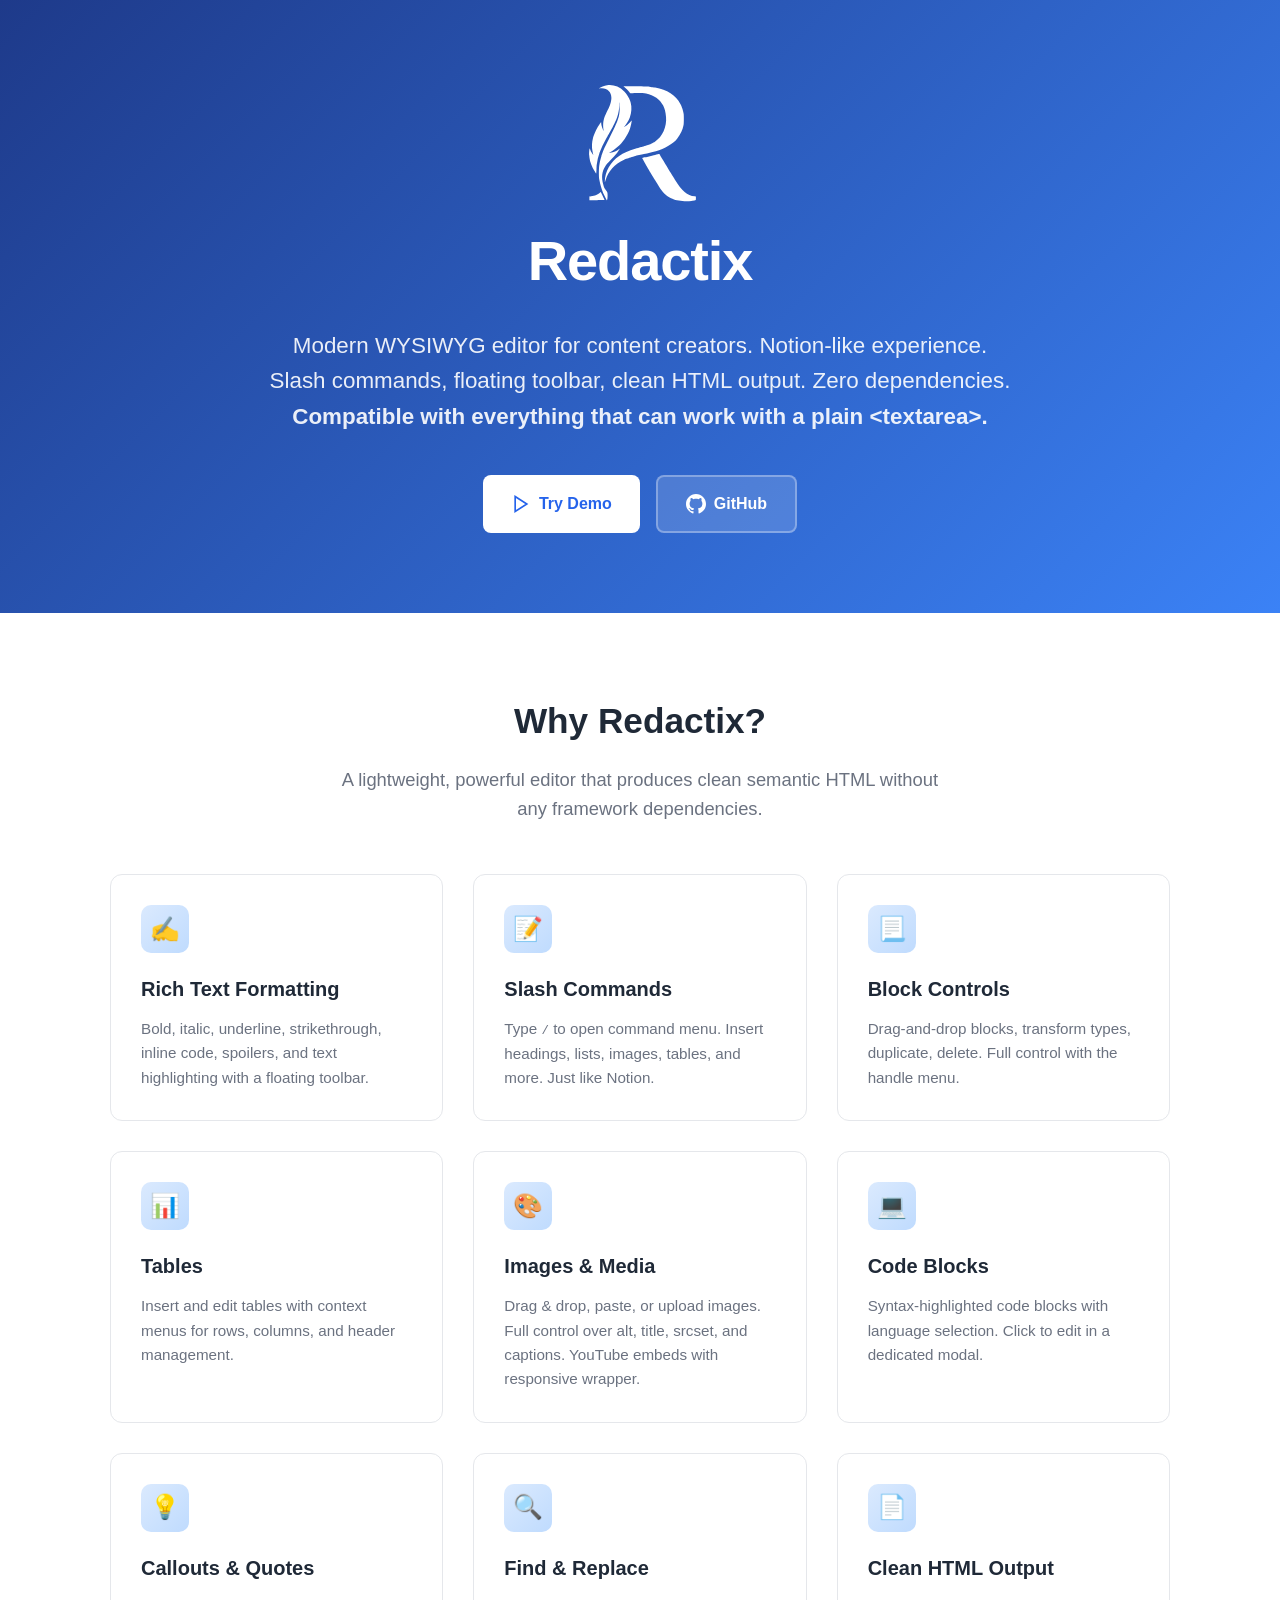
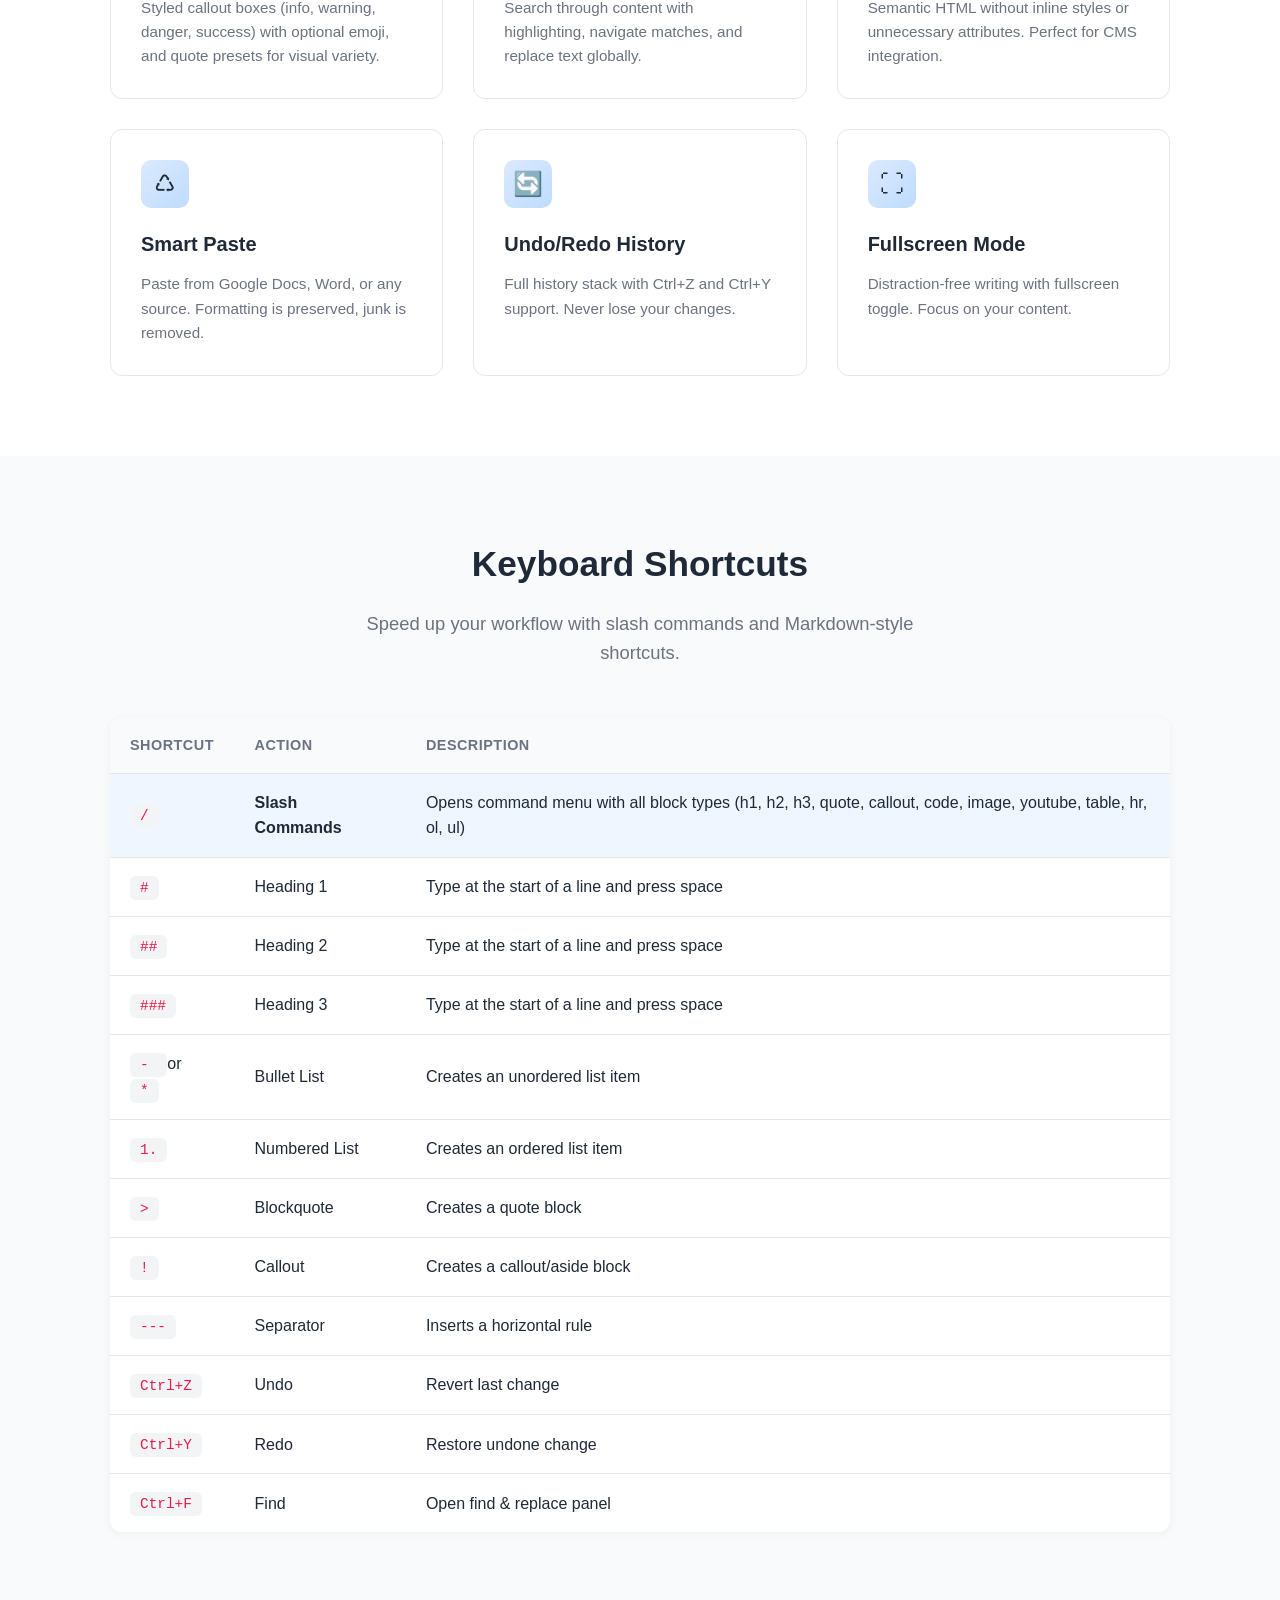
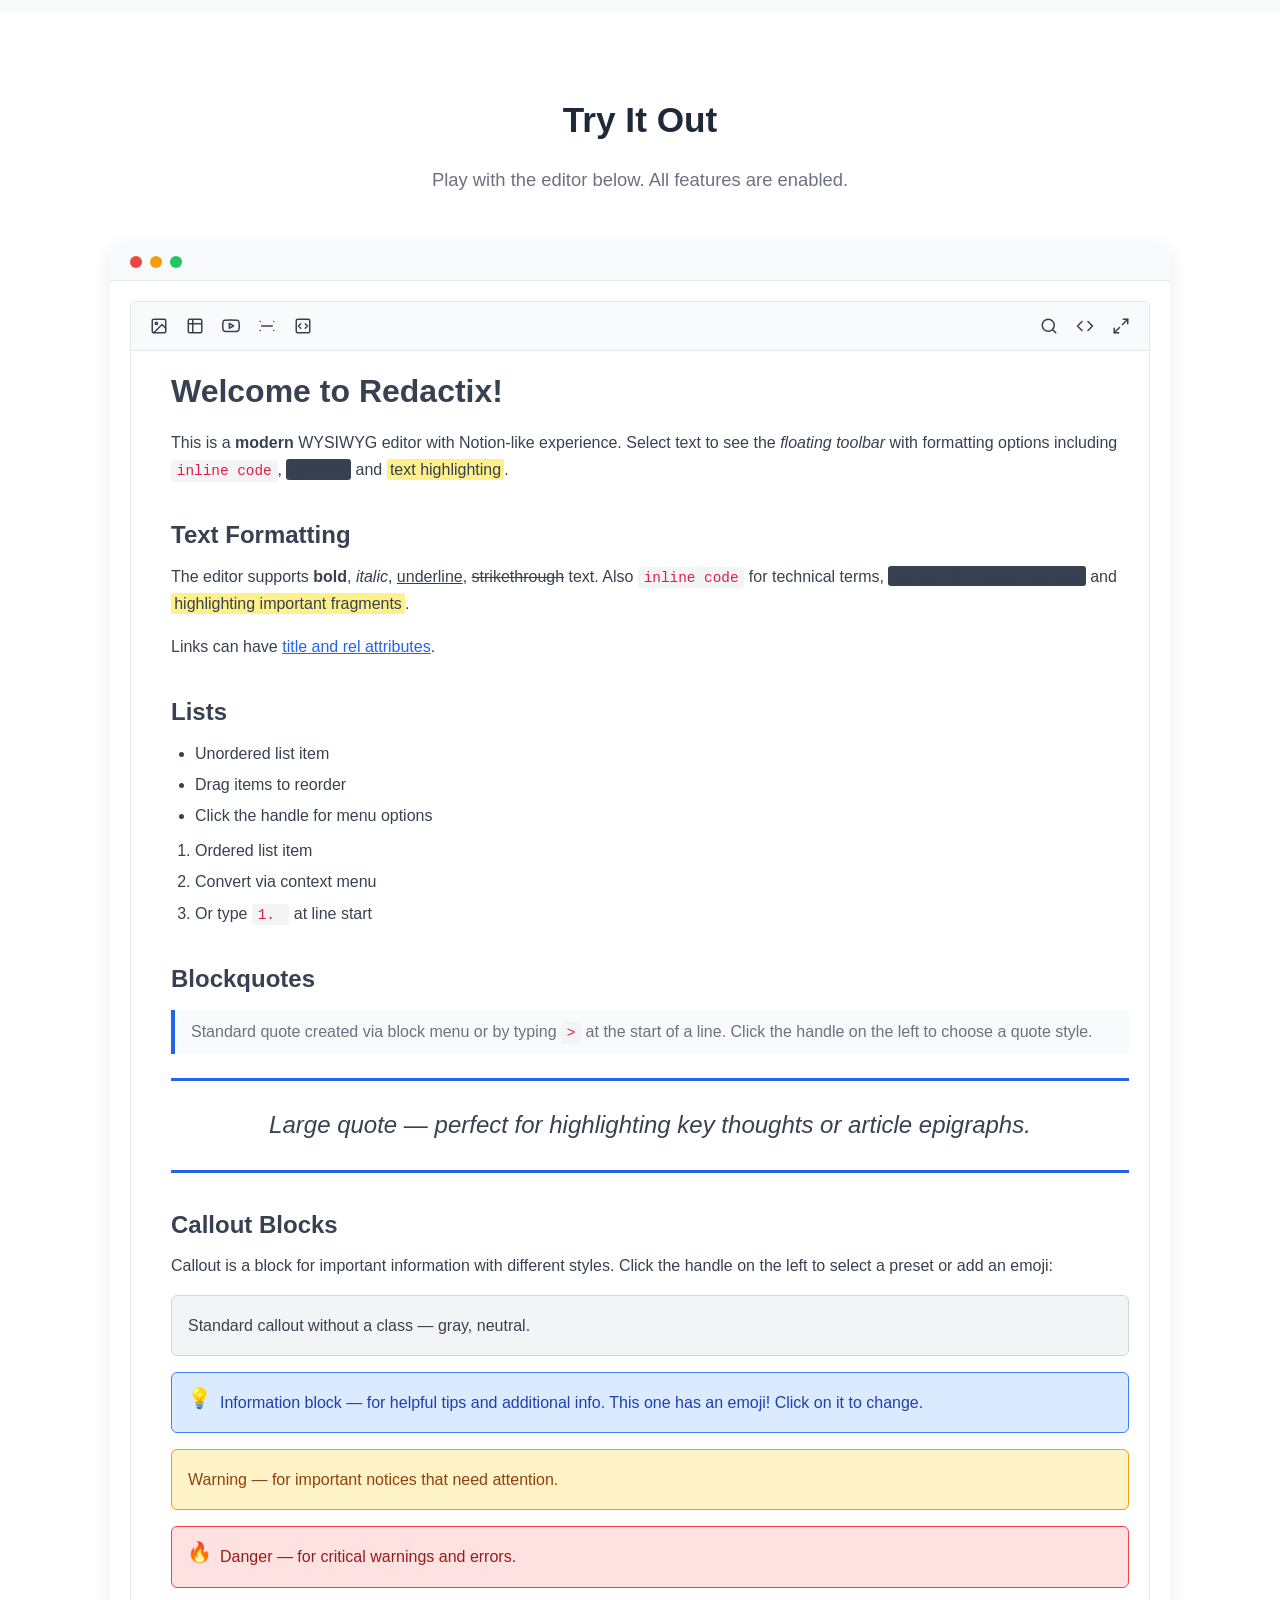
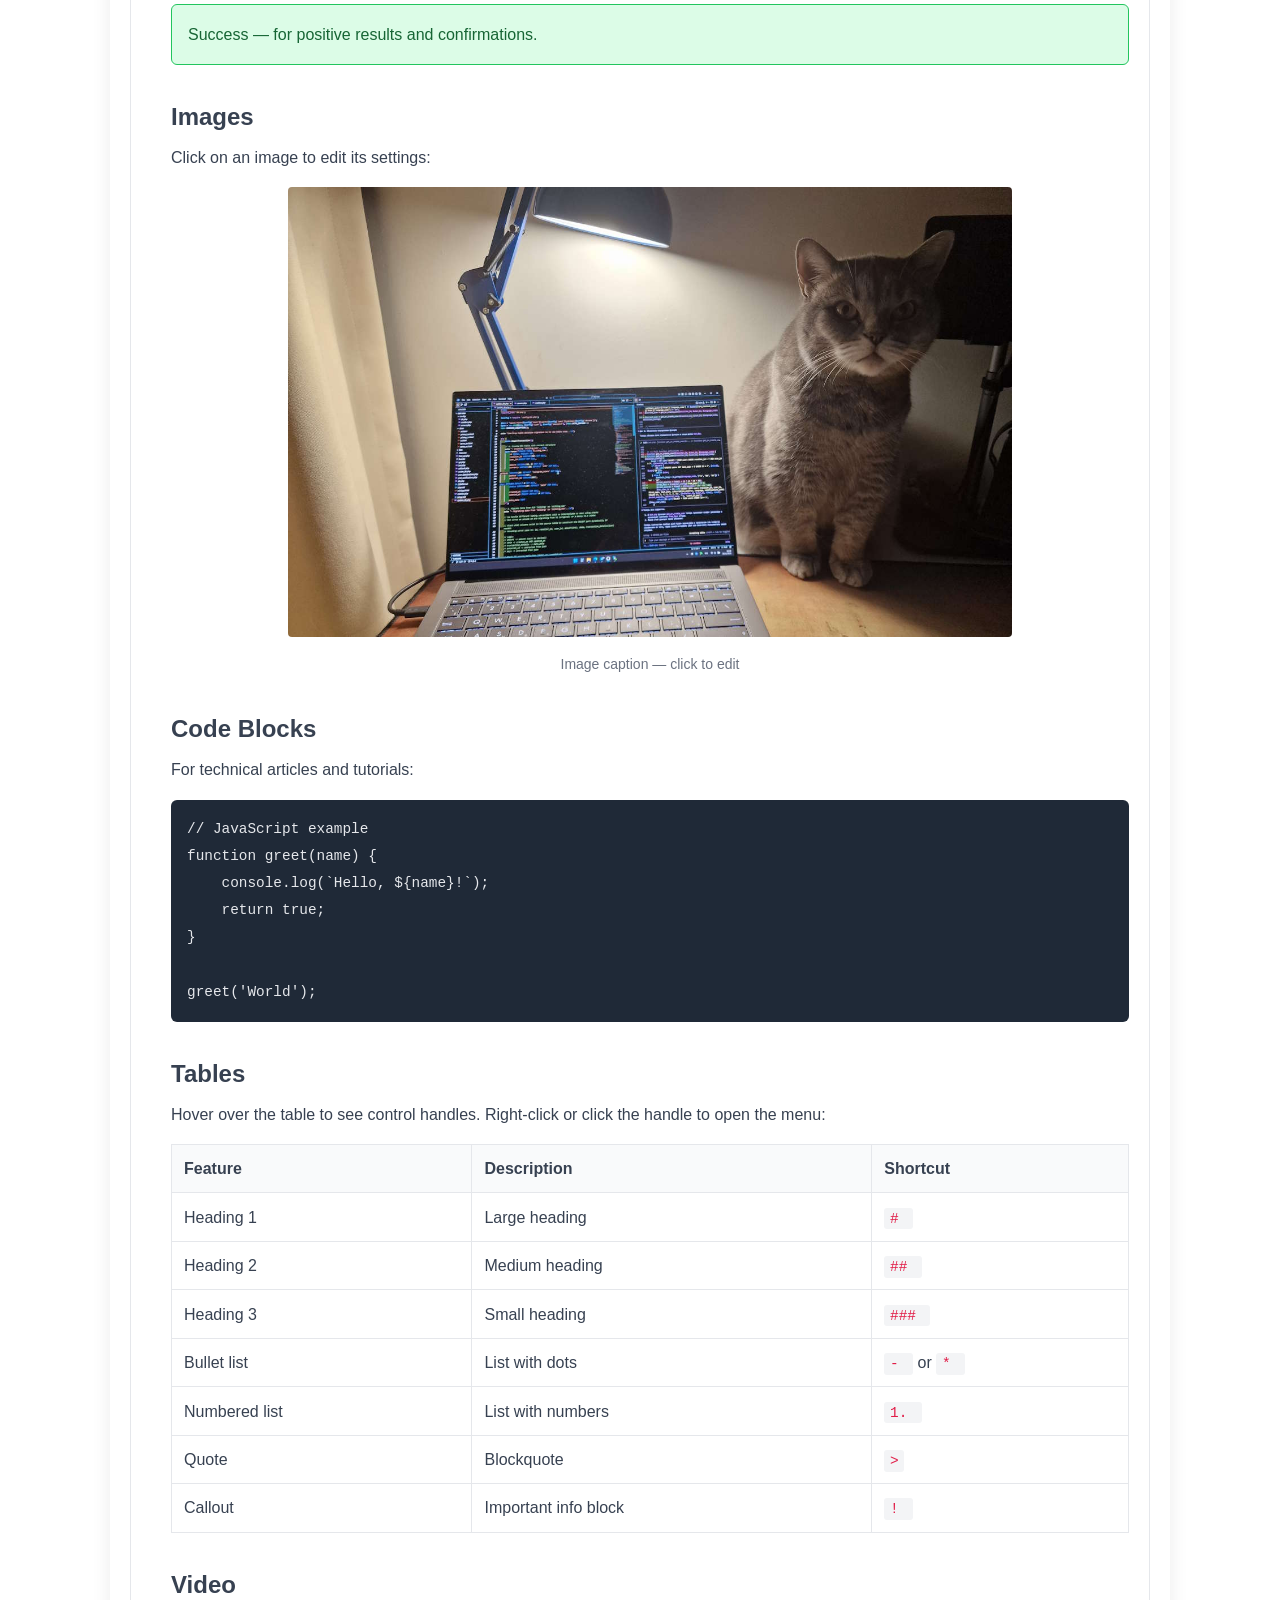
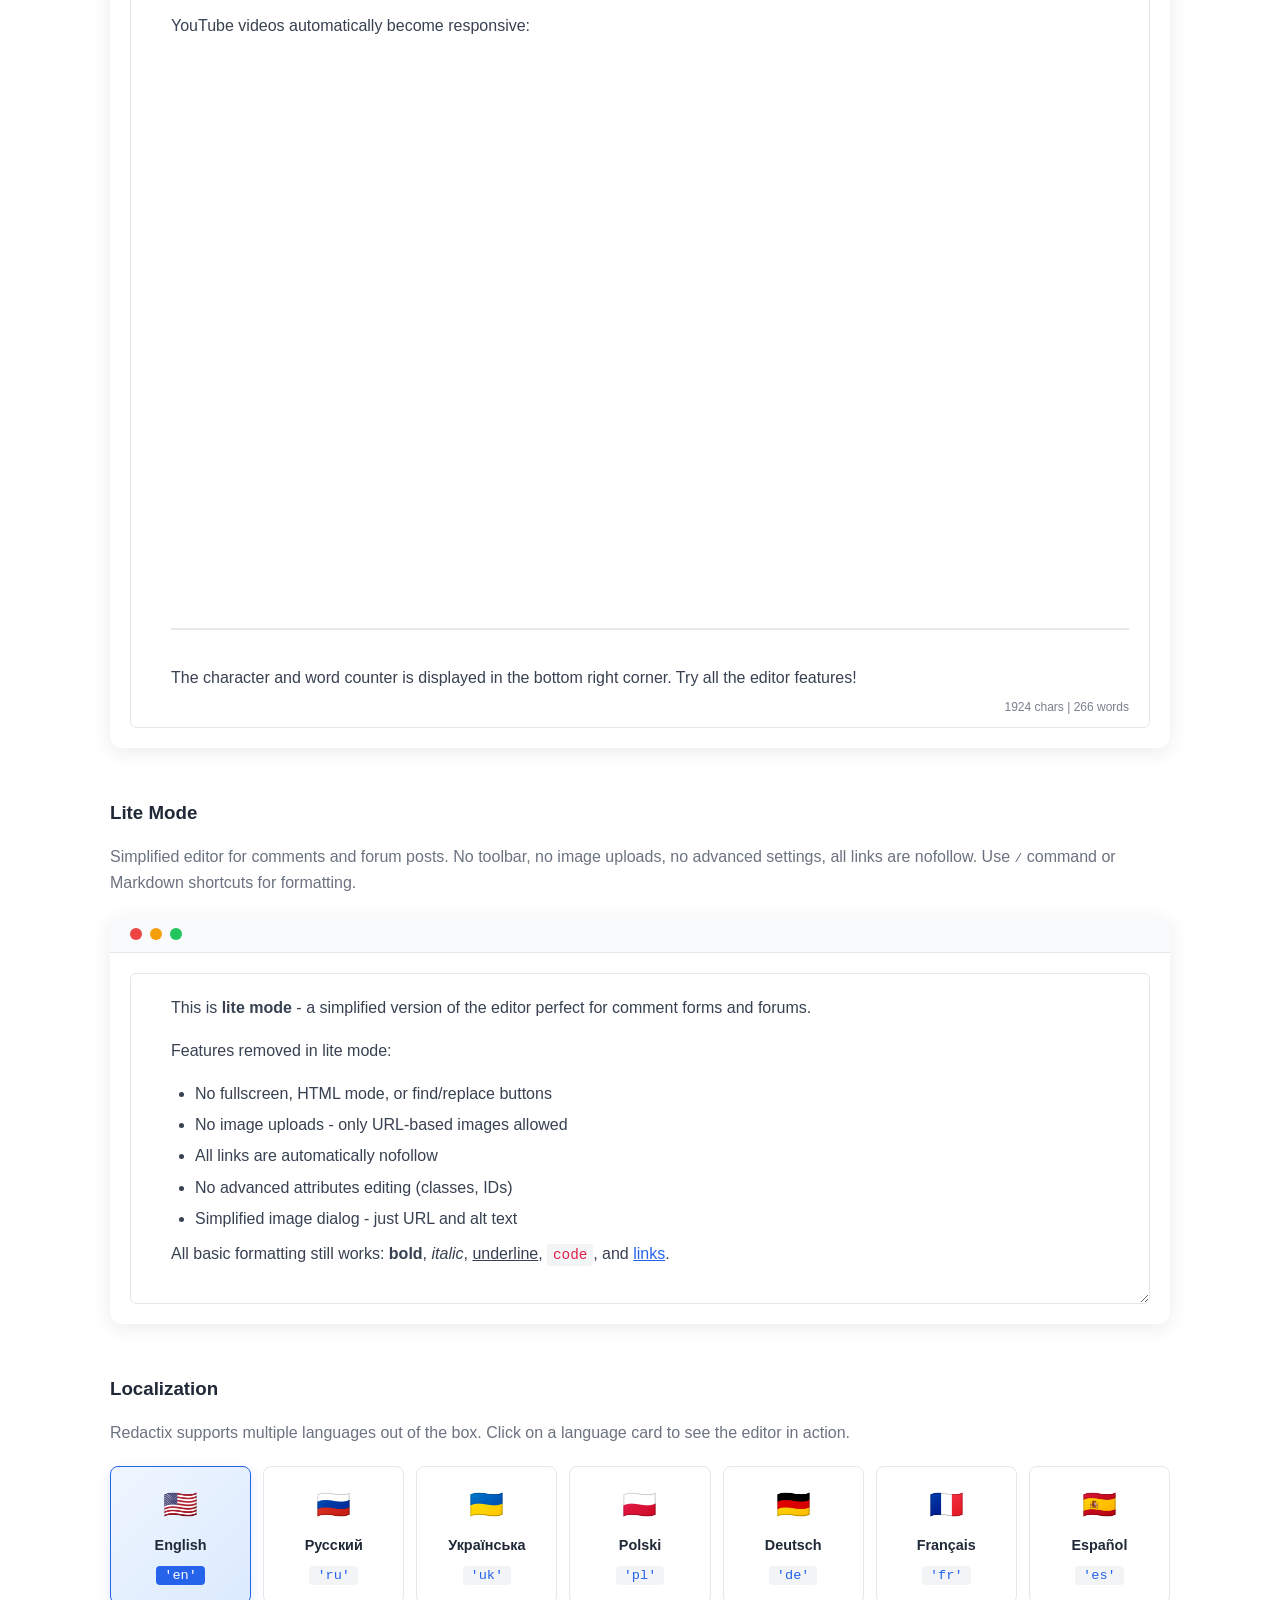
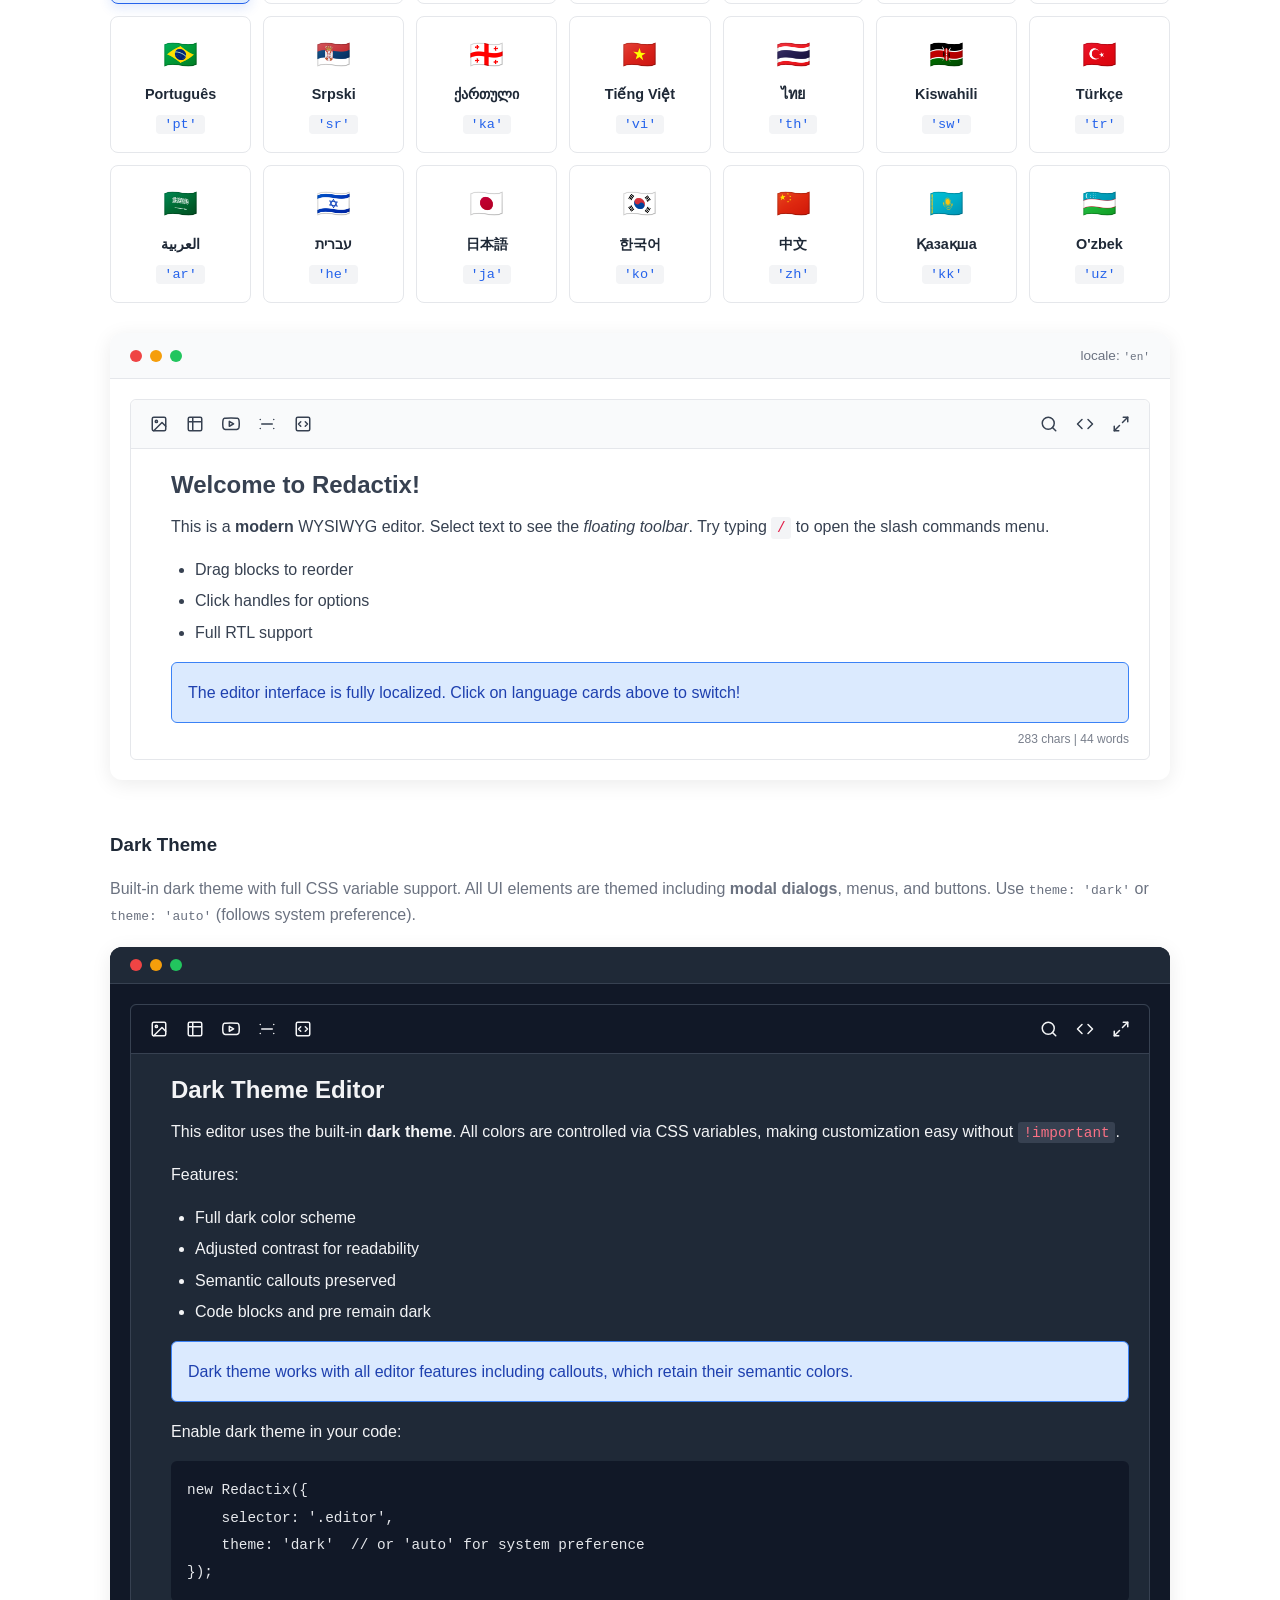
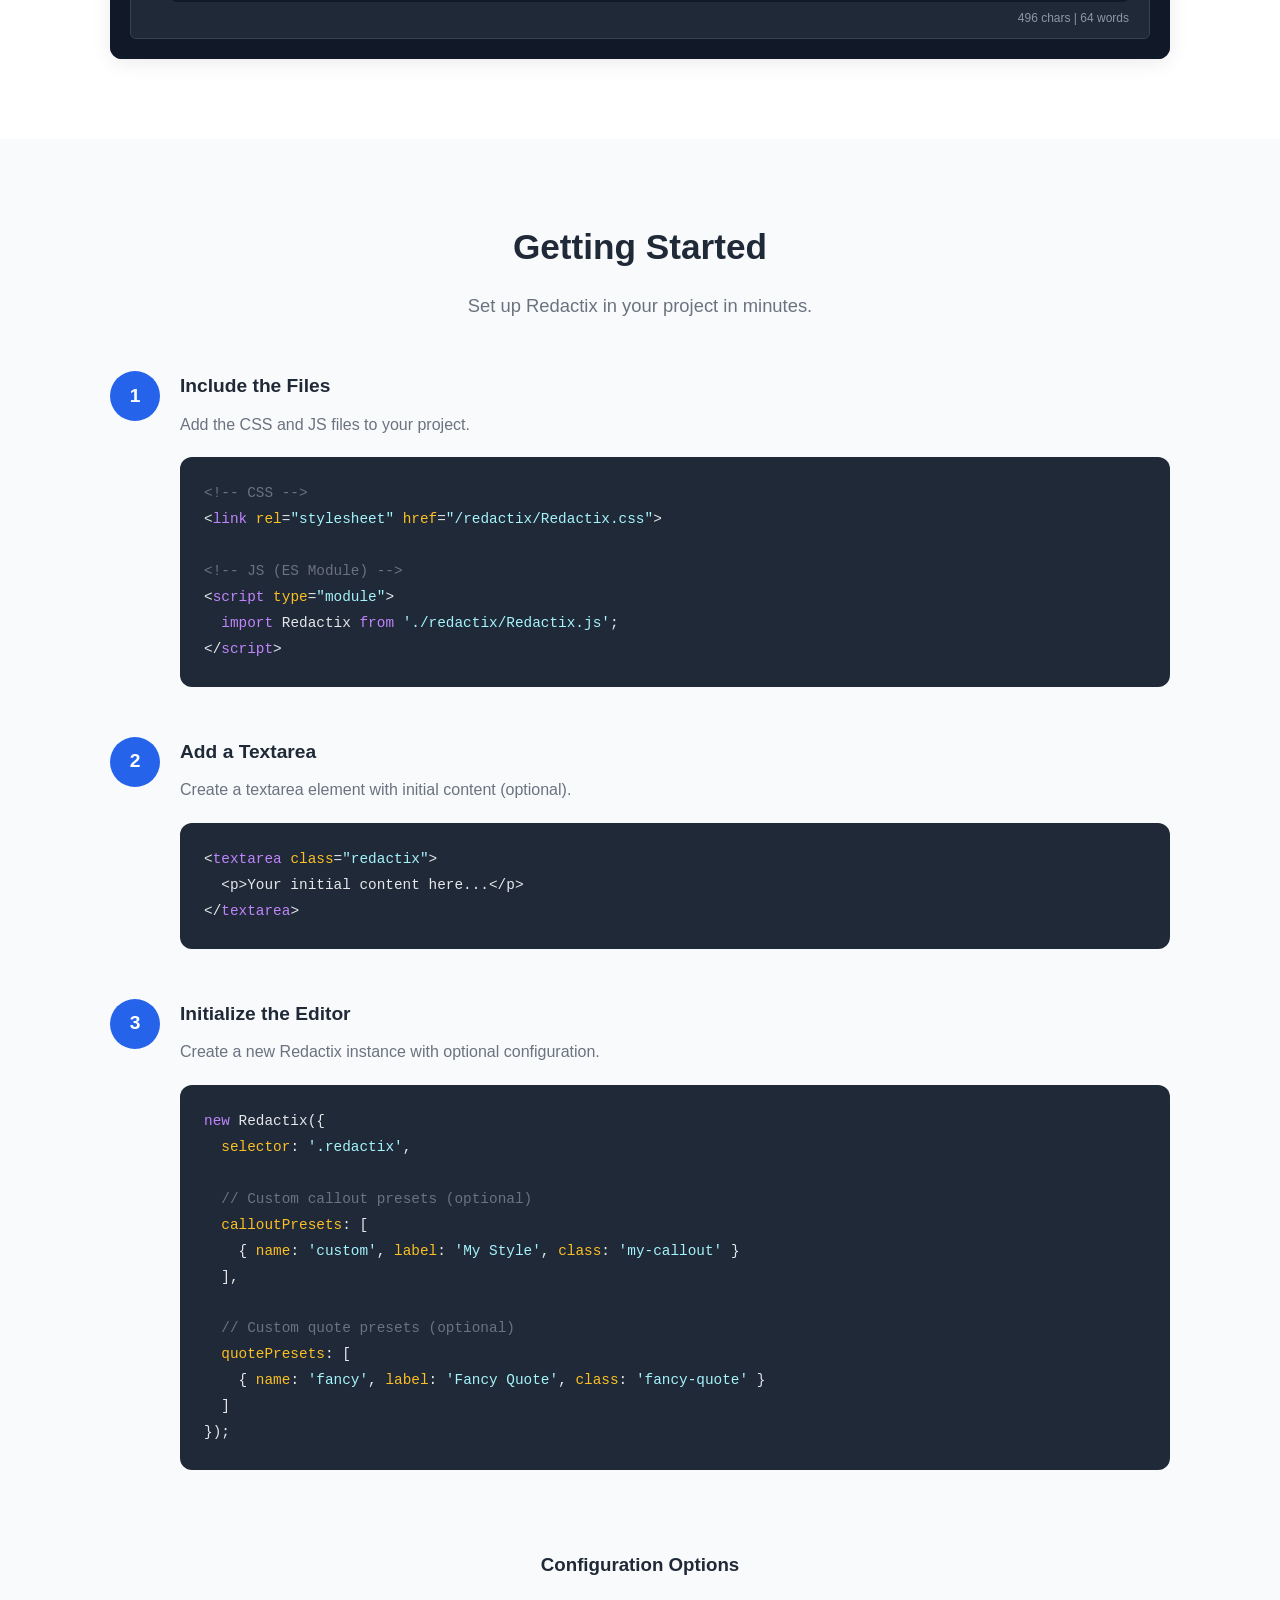
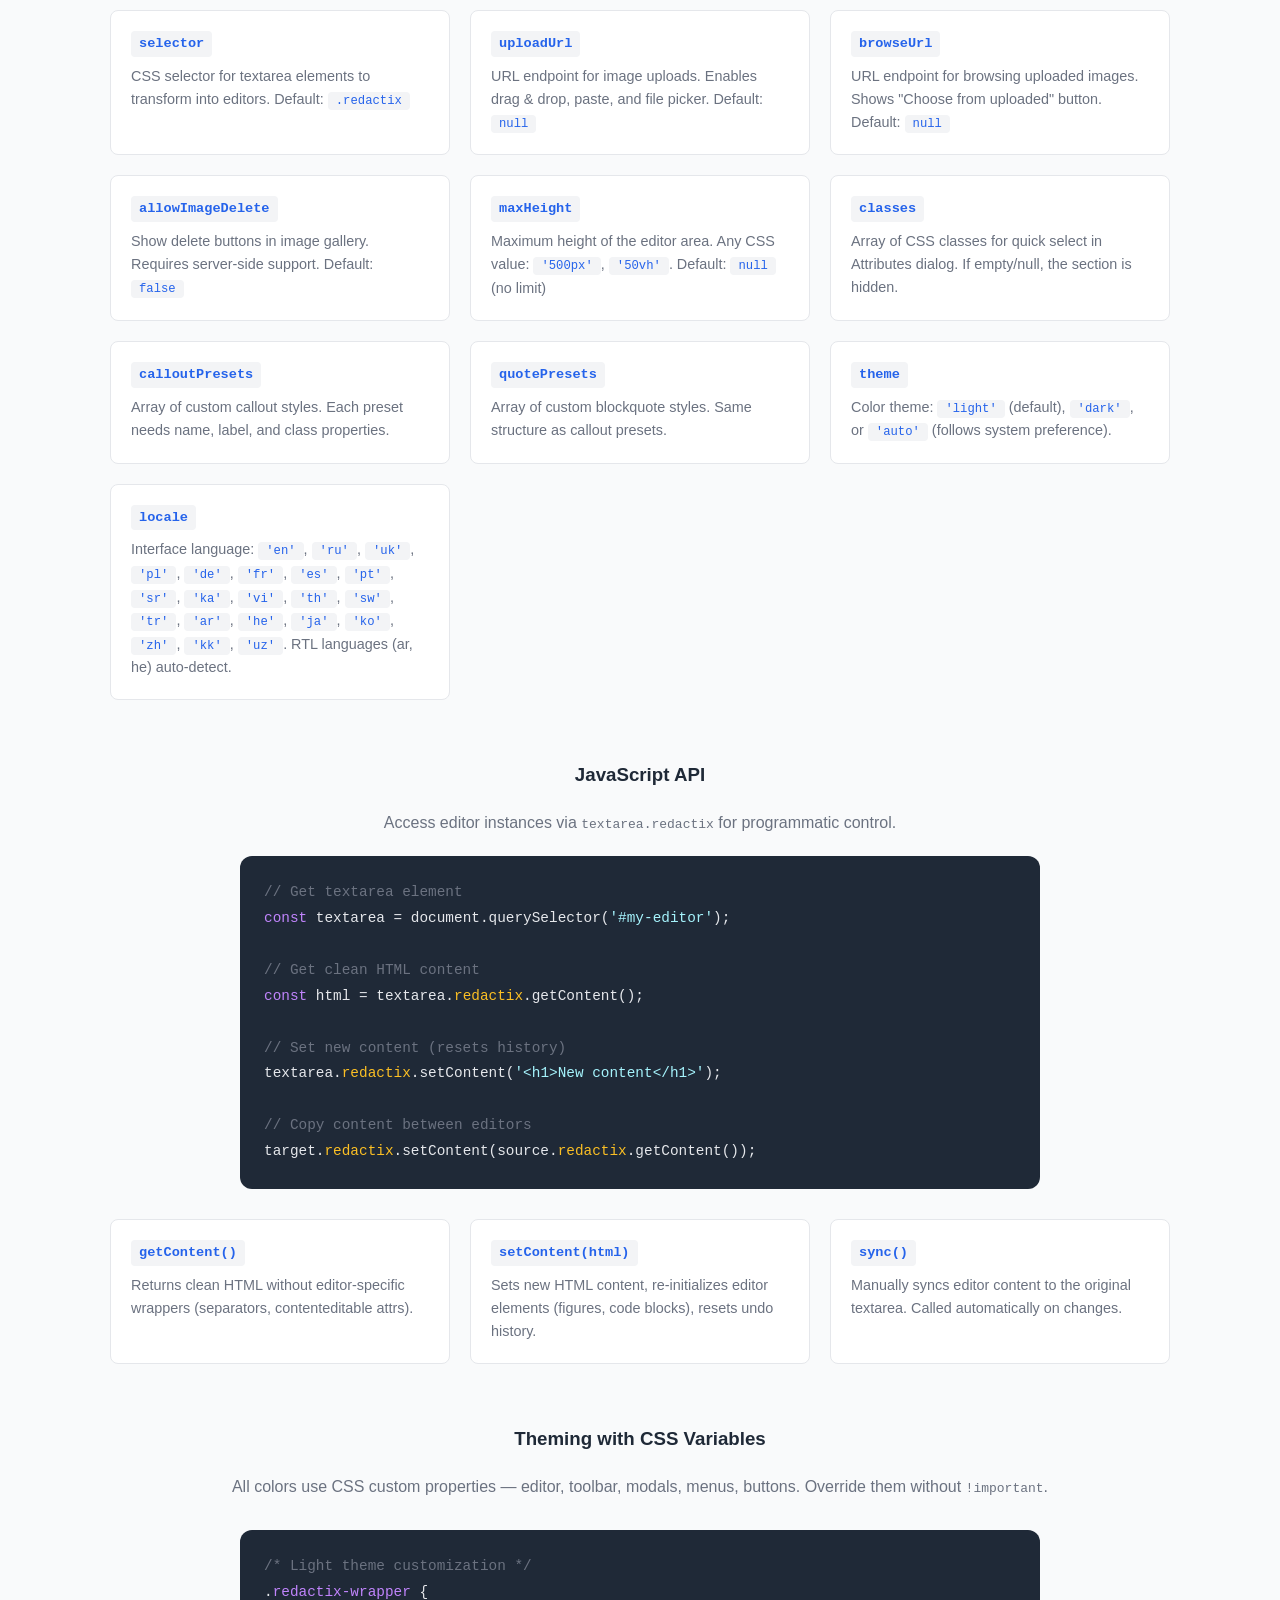
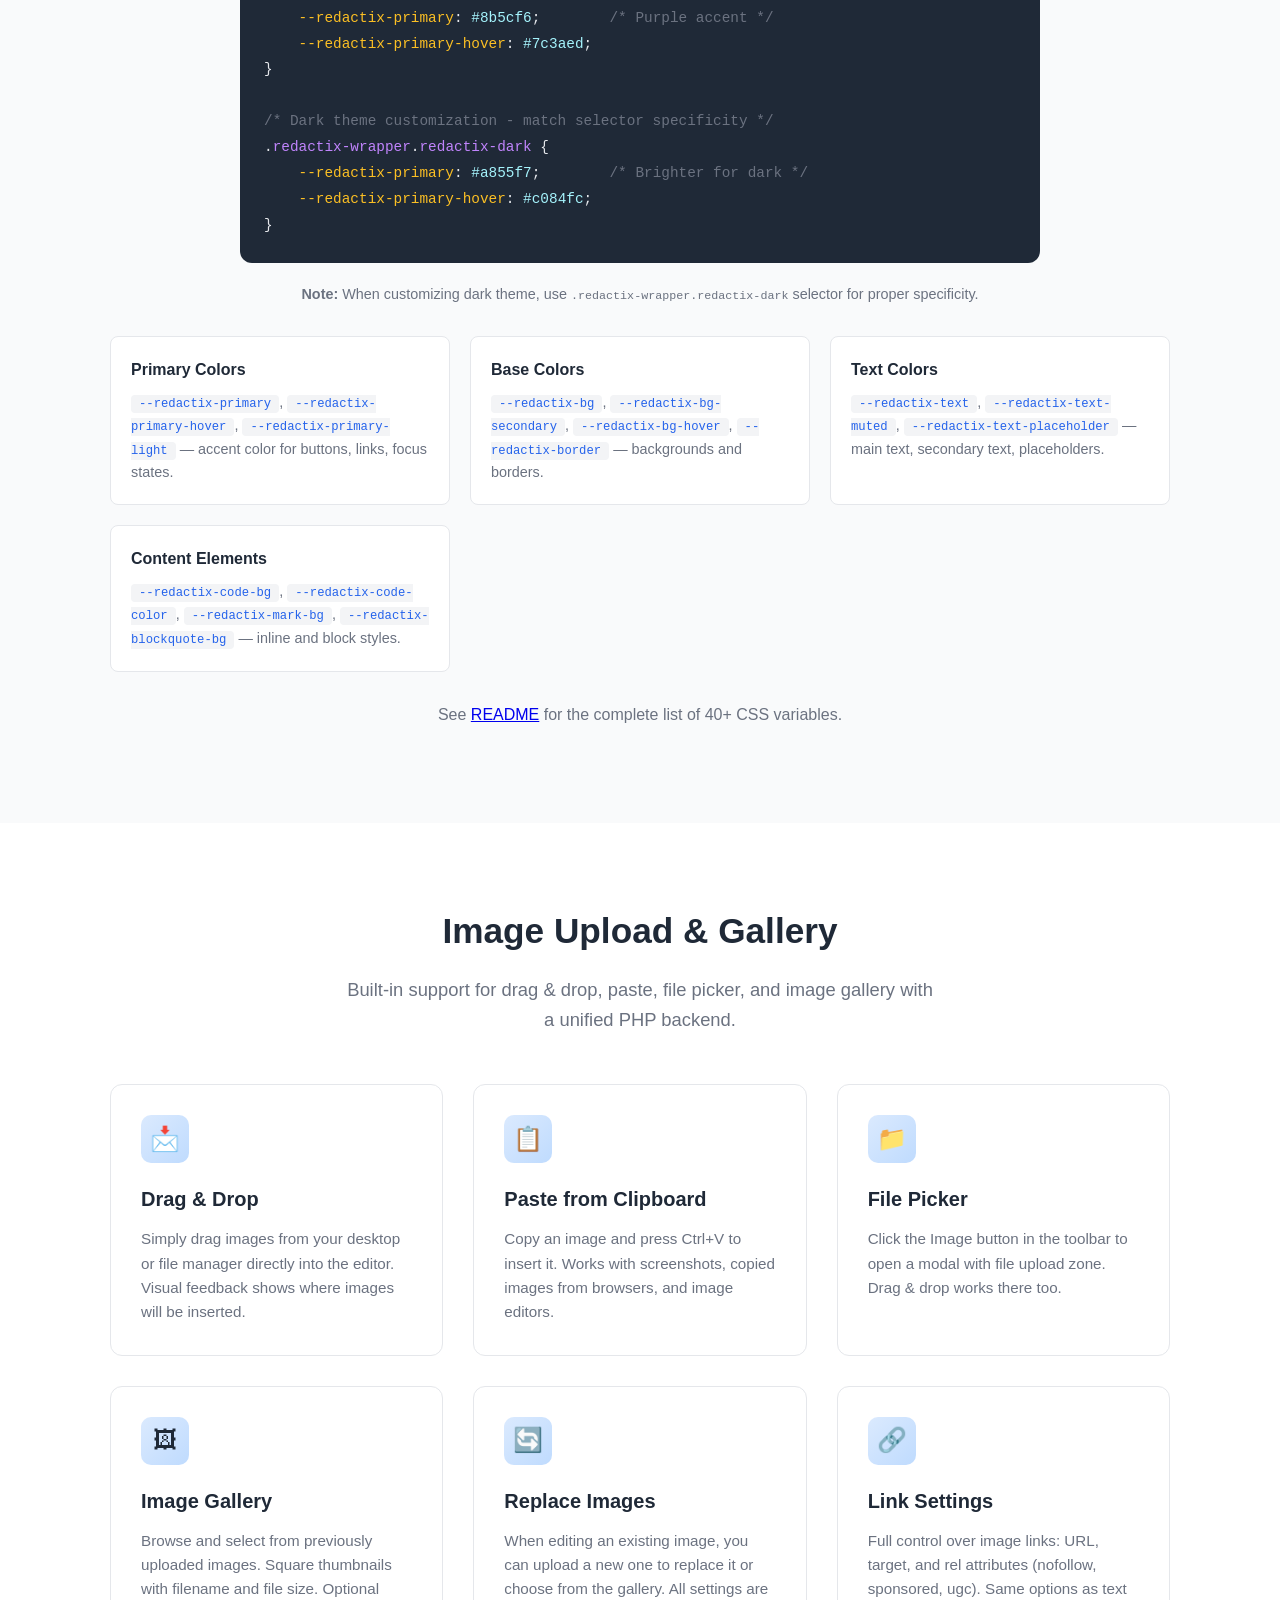
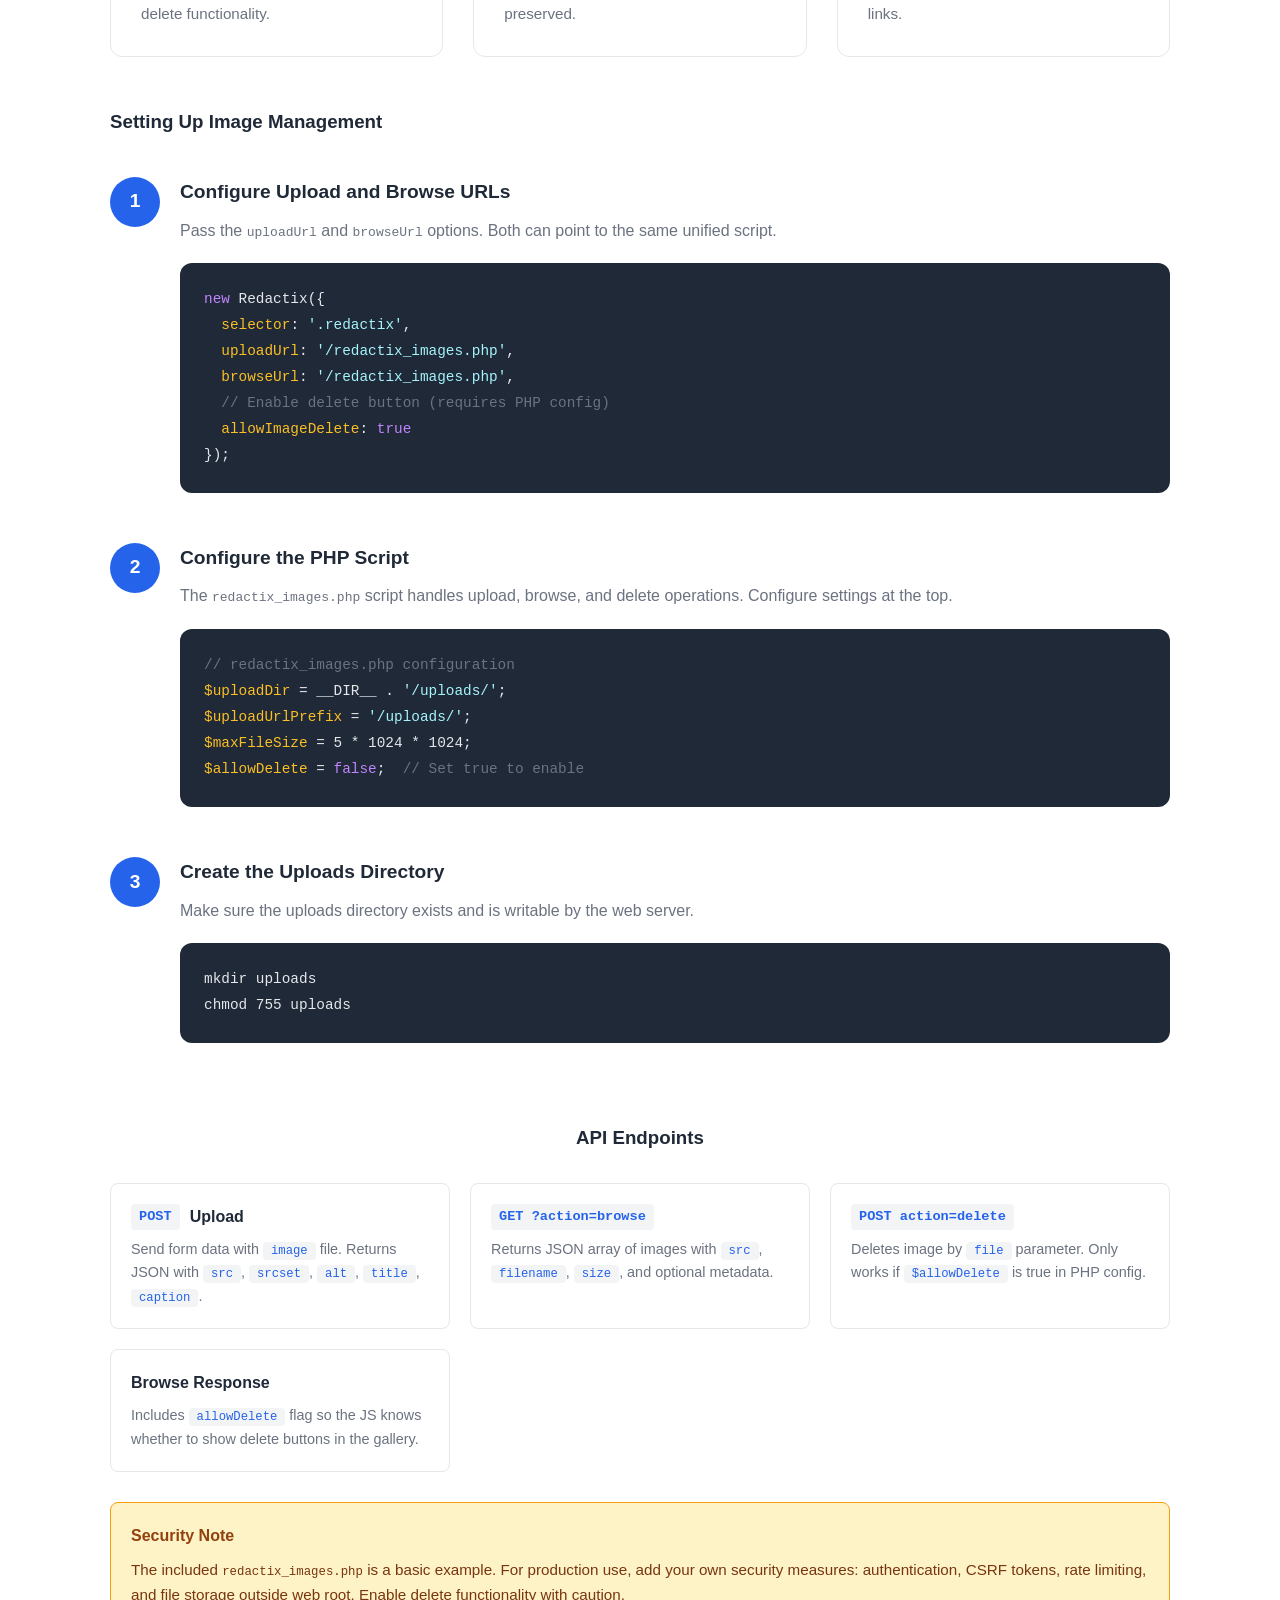
==== commit a10f3d5b: "Updated demo" ====
--- a/index.html
+++ b/index.html
@@ -747,7 +747,8 @@
                 <div class="feature-card">
                     <div class="feature-icon">&#128161;</div>
                     <h3>Callouts & Quotes</h3>
-                    <p>Styled callout boxes (info, warning, danger, success) and quote presets for visual variety.</p>
+                    <p>Styled callout boxes (info, warning, danger, success) with optional emoji, and quote presets for
+                        visual variety.</p>
                 </div>
 
                 <div class="feature-card">
@@ -878,7 +879,7 @@
                 </div>
                 <div class="demo-content">
                     <textarea
-                        class="redactix-full"><h1>Welcome to Redactix!</h1><p>This is a <b>modern</b> WYSIWYG editor with Notion-like experience. Select text to see the <i>floating toolbar</i> with formatting options including <code>inline code</code>, <span class="spoiler">spoilers</span> and <mark>text highlighting</mark>.</p><h2>Text Formatting</h2><p>The editor supports <b>bold</b>, <i>italic</i>, <u>underline</u>, <s>strikethrough</s> text. Also <code>inline code</code> for technical terms, <span class="spoiler">spoilers for hidden content</span> and <mark>highlighting important fragments</mark>.</p><p>Links can have <a href="https://example.com" title="Example link" target="_blank" rel="nofollow">title and rel attributes</a>.</p><h2>Lists</h2><ul><li>Unordered list item</li><li>Drag items to reorder</li><li>Click the handle for menu options</li></ul><ol><li>Ordered list item</li><li>Convert via context menu</li><li>Or type <code>1. </code> at line start</li></ol><h2>Blockquotes</h2><blockquote>Standard quote created via block menu or by typing <code>> </code> at the start of a line. Click the handle on the left to choose a quote style.</blockquote><blockquote class="big">Large quote — perfect for highlighting key thoughts or article epigraphs.</blockquote><h2>Callout Blocks</h2><p>Callout is a block for important information with different styles. Click the handle on the left to select a preset:</p><aside>Standard callout without a class — gray, neutral.</aside><aside class="information">Information block — for helpful tips and additional info.</aside><aside class="warning">Warning — for important notices that need attention.</aside><aside class="danger">Danger — for critical warnings and errors.</aside><aside class="success">Success — for positive results and confirmations.</aside><h2>Images</h2><p>Click on an image to edit its settings:</p><figure><img src="/uploads/cat.jpg" alt="Demo image"><figcaption>Image caption — click to edit</figcaption></figure><h2>Code Blocks</h2><p>For technical articles and tutorials:</p><pre><code class="language-javascript">// JavaScript example
+                        class="redactix-full"><h1>Welcome to Redactix!</h1><p>This is a <b>modern</b> WYSIWYG editor with Notion-like experience. Select text to see the <i>floating toolbar</i> with formatting options including <code>inline code</code>, <span class="spoiler">spoilers</span> and <mark>text highlighting</mark>.</p><h2>Text Formatting</h2><p>The editor supports <b>bold</b>, <i>italic</i>, <u>underline</u>, <s>strikethrough</s> text. Also <code>inline code</code> for technical terms, <span class="spoiler">spoilers for hidden content</span> and <mark>highlighting important fragments</mark>.</p><p>Links can have <a href="https://example.com" title="Example link" target="_blank" rel="nofollow">title and rel attributes</a>.</p><h2>Lists</h2><ul><li>Unordered list item</li><li>Drag items to reorder</li><li>Click the handle for menu options</li></ul><ol><li>Ordered list item</li><li>Convert via context menu</li><li>Or type <code>1. </code> at line start</li></ol><h2>Blockquotes</h2><blockquote>Standard quote created via block menu or by typing <code>> </code> at the start of a line. Click the handle on the left to choose a quote style.</blockquote><blockquote class="big">Large quote — perfect for highlighting key thoughts or article epigraphs.</blockquote><h2>Callout Blocks</h2><p>Callout is a block for important information with different styles. Click the handle on the left to select a preset or add an emoji:</p><aside>Standard callout without a class — gray, neutral.</aside><aside data-emoji="💡" class="information">Information block — for helpful tips and additional info. This one has an emoji! Click on it to change.</aside><aside class="warning">Warning — for important notices that need attention.</aside><aside data-emoji="🔥" class="danger">Danger — for critical warnings and errors.</aside><aside class="success">Success — for positive results and confirmations.</aside><h2>Images</h2><p>Click on an image to edit its settings:</p><figure><img src="/uploads/cat.jpg" alt="Demo image"><figcaption>Image caption — click to edit</figcaption></figure><h2>Code Blocks</h2><p>For technical articles and tutorials:</p><pre><code class="language-javascript">// JavaScript example
 function greet(name) {
     console.log(`Hello, ${name}!`);
     return true;
@@ -1038,7 +1039,8 @@
             <h3 style="margin-top: 50px; margin-bottom: 15px;">Dark Theme</h3>
             <p style="color: var(--landing-text-muted); margin-bottom: 20px;">Built-in dark theme with full CSS variable
                 support. All UI elements are themed including <b>modal dialogs</b>, menus, and buttons. Use
-                <code>theme: 'dark'</code> or <code>theme: 'auto'</code> (follows system preference).</p>
+                <code>theme: 'dark'</code> or <code>theme: 'auto'</code> (follows system preference).
+            </p>
 
             <div class="demo-wrapper" style="background: #111827;">
                 <div class="demo-header" style="background: #1f2937; border-color: #374151;">
@@ -1126,12 +1128,14 @@
                 <div class="config-item">
                     <h4><code>uploadUrl</code></h4>
                     <p>URL endpoint for image uploads. Enables drag & drop, paste, and file picker. Default:
-                        <code>null</code></p>
+                        <code>null</code>
+                    </p>
                 </div>
                 <div class="config-item">
                     <h4><code>browseUrl</code></h4>
                     <p>URL endpoint for browsing uploaded images. Shows "Choose from uploaded" button. Default:
-                        <code>null</code></p>
+                        <code>null</code>
+                    </p>
                 </div>
                 <div class="config-item">
                     <h4><code>allowImageDelete</code></h4>
@@ -1167,7 +1171,8 @@
                         <code>'de'</code>, <code>'fr'</code>, <code>'es'</code>, <code>'pt'</code>, <code>'sr'</code>,
                         <code>'ka'</code>, <code>'vi'</code>, <code>'th'</code>, <code>'sw'</code>, <code>'tr'</code>,
                         <code>'ar'</code>, <code>'he'</code>, <code>'ja'</code>, <code>'ko'</code>, <code>'zh'</code>,
-                        <code>'kk'</code>, <code>'uz'</code>. RTL languages (ar, he) auto-detect.</p>
+                        <code>'kk'</code>, <code>'uz'</code>. RTL languages (ar, he) auto-detect.
+                    </p>
                 </div>
             </div>
 
@@ -1208,7 +1213,8 @@
             <h3 style="margin-top: 60px; margin-bottom: 20px; text-align: center;">Theming with CSS Variables</h3>
             <p style="text-align: center; color: var(--landing-text-muted); margin-bottom: 30px;">All colors use CSS
                 custom properties — editor, toolbar, modals, menus, buttons. Override them without
-                <code>!important</code>.</p>
+                <code>!important</code>.
+            </p>
 
             <div class="code-block" style="max-width: 800px; margin: 0 auto;">
                 <code><span class="comment">/* Light theme customization */</span>
@@ -1226,29 +1232,34 @@
 
             <p style="text-align: center; color: var(--landing-text-muted); margin-top: 20px; font-size: 0.9em;">
                 <b>Note:</b> When customizing dark theme, use <code>.redactix-wrapper.redactix-dark</code> selector for
-                proper specificity.</p>
+                proper specificity.
+            </p>
 
             <div class="config-grid" style="margin-top: 30px;">
                 <div class="config-item">
                     <h4>Primary Colors</h4>
                     <p><code>--redactix-primary</code>, <code>--redactix-primary-hover</code>,
-                        <code>--redactix-primary-light</code> — accent color for buttons, links, focus states.</p>
+                        <code>--redactix-primary-light</code> — accent color for buttons, links, focus states.
+                    </p>
                 </div>
                 <div class="config-item">
                     <h4>Base Colors</h4>
                     <p><code>--redactix-bg</code>, <code>--redactix-bg-secondary</code>,
-                        <code>--redactix-bg-hover</code>, <code>--redactix-border</code> — backgrounds and borders.</p>
+                        <code>--redactix-bg-hover</code>, <code>--redactix-border</code> — backgrounds and borders.
+                    </p>
                 </div>
                 <div class="config-item">
                     <h4>Text Colors</h4>
                     <p><code>--redactix-text</code>, <code>--redactix-text-muted</code>,
-                        <code>--redactix-text-placeholder</code> — main text, secondary text, placeholders.</p>
+                        <code>--redactix-text-placeholder</code> — main text, secondary text, placeholders.
+                    </p>
                 </div>
                 <div class="config-item">
                     <h4>Content Elements</h4>
                     <p><code>--redactix-code-bg</code>, <code>--redactix-code-color</code>,
                         <code>--redactix-mark-bg</code>, <code>--redactix-blockquote-bg</code> — inline and block
-                        styles.</p>
+                        styles.
+                    </p>
                 </div>
             </div>
 
@@ -1364,7 +1375,8 @@
                 <div class="config-item">
                     <h4><code>POST</code> Upload</h4>
                     <p>Send form data with <code>image</code> file. Returns JSON with <code>src</code>,
-                        <code>srcset</code>, <code>alt</code>, <code>title</code>, <code>caption</code>.</p>
+                        <code>srcset</code>, <code>alt</code>, <code>title</code>, <code>caption</code>.
+                    </p>
                 </div>
                 <div class="config-item">
                     <h4><code>GET ?action=browse</code></h4>
@@ -1439,14 +1451,16 @@
                     <h3><span>&#127919;</span> The Goal</h3>
                     <p>I wanted something functional on the level of Notion, but under the hood — just a simple
                         <code>&lt;textarea&gt;</code>. 100% compatibility with any CMS. No third-party components. No
-                        complex state management. Just paste the files, initialize, and it works.</p>
+                        complex state management. Just paste the files, initialize, and it works.
+                    </p>
                 </div>
 
                 <div class="why-block">
                     <h3><span>&#128196;</span> Why HTML, Not Markdown?</h3>
                     <p>Markdown is great for developers, but try configuring <code>srcset</code>,
                         <code>loading="lazy"</code>, or custom attributes for an image. How do you add
-                        <code>rel="nofollow"</code> to a link? What about tables with <code>colspan</code>?</p>
+                        <code>rel="nofollow"</code> to a link? What about tables with <code>colspan</code>?
+                    </p>
                     <p>Clean semantic HTML gives you full control over formatting. And if you really need Markdown —
                         there are plenty of html-to-md converters out there.</p>
                 </div>
@@ -1455,7 +1469,8 @@
                     <h3><span>&#128166;</span> Clean Output</h3>
                     <p>No <code>style="font-family: Arial; font-size: 14px; color: rgb(0,0,0);"</code> garbage. No
                         <code>&lt;span&gt;</code> wrappers for every word. No Microsoft Office artifacts. Just pure,
-                        semantic HTML that your CMS will love.</p>
+                        semantic HTML that your CMS will love.
+                    </p>
                 </div>
 
                 <div class="vibe-banner">
--- a/redactix/Redactix.css
+++ b/redactix/Redactix.css
@@ -9,12 +9,12 @@
     --redactix-primary-hover: #1d4ed8;
     --redactix-primary-light: #dbeafe;
     --redactix-primary-rgb: 37, 99, 235;
-    
+
     /* Danger colors */
     --redactix-danger: #dc2626;
     --redactix-danger-hover: #b91c1c;
     --redactix-danger-light: #fef2f2;
-    
+
     /* Base colors */
     --redactix-border: #e5e7eb;
     --redactix-bg: #ffffff;
@@ -24,44 +24,44 @@
     --redactix-text: #374151;
     --redactix-text-muted: #6b7280;
     --redactix-text-placeholder: #9ca3af;
-    
+
     /* UI elements */
     --redactix-shadow: 0 4px 12px rgba(0, 0, 0, 0.1);
     --redactix-radius: 6px;
     --redactix-overlay: rgba(0, 0, 0, 0.4);
-    
+
     /* Content elements */
     --redactix-blockquote-bg: #f8fafc;
     --redactix-code-bg: #f3f4f6;
     --redactix-code-color: #e11d48;
     --redactix-mark-bg: #fef08a;
     --redactix-spoiler-bg: #374151;
-    
+
     /* Code editor (always dark) */
     --redactix-code-editor-bg: #1e1e1e;
     --redactix-code-editor-gutter: #252526;
     --redactix-code-editor-text: #d4d4d4;
     --redactix-code-editor-line: #858585;
     --redactix-code-editor-selection: #264f78;
-    
+
     /* Pre blocks */
     --redactix-pre-bg: #1f2937;
     --redactix-pre-text: #e5e7eb;
-    
+
     /* Floating toolbar (always dark) */
     --redactix-floating-bg: #1f2937;
     --redactix-floating-text: #e5e7eb;
     --redactix-floating-separator: rgba(255, 255, 255, 0.2);
-    
+
     /* Callouts - these are semantic and usually stay the same */
     --redactix-callout-bg: #f3f4f6;
     --redactix-callout-border: #d1d5db;
     --redactix-callout-text: #374151;
-    
+
     /* Find highlight */
     --redactix-find-highlight: #fef08a;
     --redactix-find-current: #f97316;
-    
+
     /* Drag states */
     --redactix-drag-bg: #dbeafe;
     --redactix-dragover-bg: #eff6ff;
@@ -76,12 +76,12 @@
     --redactix-primary-hover: #60a5fa;
     --redactix-primary-light: #1e3a5f;
     --redactix-primary-rgb: 59, 130, 246;
-    
+
     /* Danger colors */
     --redactix-danger: #ef4444;
     --redactix-danger-hover: #f87171;
     --redactix-danger-light: #3f1d1d;
-    
+
     /* Base colors */
     --redactix-border: #374151;
     --redactix-bg: #1f2937;
@@ -91,31 +91,31 @@
     --redactix-text: #f3f4f6;
     --redactix-text-muted: #9ca3af;
     --redactix-text-placeholder: #6b7280;
-    
+
     /* UI elements */
     --redactix-shadow: 0 4px 12px rgba(0, 0, 0, 0.4);
     --redactix-overlay: rgba(0, 0, 0, 0.6);
-    
+
     /* Content elements */
     --redactix-blockquote-bg: #111827;
     --redactix-code-bg: #374151;
     --redactix-code-color: #fb7185;
     --redactix-mark-bg: #854d0e;
     --redactix-spoiler-bg: #e5e7eb;
-    
+
     /* Pre blocks */
     --redactix-pre-bg: #111827;
     --redactix-pre-text: #e5e7eb;
-    
+
     /* Callouts - darker versions */
     --redactix-callout-bg: #374151;
     --redactix-callout-border: #4b5563;
     --redactix-callout-text: #f3f4f6;
-    
+
     /* Find highlight */
     --redactix-find-highlight: #854d0e;
     --redactix-find-current: #ea580c;
-    
+
     /* Drag states */
     --redactix-drag-bg: #1e3a5f;
     --redactix-dragover-bg: #1e3a5f;
@@ -129,12 +129,12 @@
         --redactix-primary-hover: #60a5fa;
         --redactix-primary-light: #1e3a5f;
         --redactix-primary-rgb: 59, 130, 246;
-        
+
         /* Danger colors */
         --redactix-danger: #ef4444;
         --redactix-danger-hover: #f87171;
         --redactix-danger-light: #3f1d1d;
-        
+
         /* Base colors */
         --redactix-border: #374151;
         --redactix-bg: #1f2937;
@@ -144,31 +144,31 @@
         --redactix-text: #f3f4f6;
         --redactix-text-muted: #9ca3af;
         --redactix-text-placeholder: #6b7280;
-        
+
         /* UI elements */
         --redactix-shadow: 0 4px 12px rgba(0, 0, 0, 0.4);
         --redactix-overlay: rgba(0, 0, 0, 0.6);
-        
+
         /* Content elements */
         --redactix-blockquote-bg: #111827;
         --redactix-code-bg: #374151;
         --redactix-code-color: #fb7185;
         --redactix-mark-bg: #854d0e;
         --redactix-spoiler-bg: #e5e7eb;
-        
+
         /* Pre blocks */
         --redactix-pre-bg: #111827;
         --redactix-pre-text: #e5e7eb;
-        
+
         /* Callouts */
         --redactix-callout-bg: #374151;
         --redactix-callout-border: #4b5563;
         --redactix-callout-text: #f3f4f6;
-        
+
         /* Find highlight */
         --redactix-find-highlight: #854d0e;
         --redactix-find-current: #ea580c;
-        
+
         /* Drag states */
         --redactix-drag-bg: #1e3a5f;
         --redactix-dragover-bg: #1e3a5f;
@@ -276,8 +276,8 @@
     margin: 0 0 1em 0;
 }
 
-.redactix-editor h1, 
-.redactix-editor h2, 
+.redactix-editor h1,
+.redactix-editor h2,
 .redactix-editor h3 {
     margin: 1.5em 0 0.5em 0;
     font-weight: 600;
@@ -285,13 +285,21 @@
 }
 
 /* Убираем верхний отступ у первого элемента */
-.redactix-editor > *:first-child {
+.redactix-editor>*:first-child {
     margin-top: 0;
 }
 
-.redactix-editor h1 { font-size: 2em; }
-.redactix-editor h2 { font-size: 1.5em; }
-.redactix-editor h3 { font-size: 1.25em; }
+.redactix-editor h1 {
+    font-size: 2em;
+}
+
+.redactix-editor h2 {
+    font-size: 1.5em;
+}
+
+.redactix-editor h3 {
+    font-size: 1.25em;
+}
 
 /* Blockquote - базовый стиль (стандартная) */
 .redactix-editor blockquote {
@@ -300,6 +308,25 @@
     border-left: 4px solid var(--redactix-primary);
     background: var(--redactix-blockquote-bg);
     color: var(--redactix-text-muted);
+}
+
+/* Blockquote cite - author attribution */
+.redactix-editor blockquote cite {
+    display: block;
+    margin-top: 0.5em;
+    font-size: 0.875em;
+    font-style: normal;
+    color: var(--redactix-text-muted);
+    opacity: 0.8;
+}
+
+/* Placeholder for empty cite */
+.redactix-editor blockquote cite:empty::before,
+.redactix-editor blockquote cite:has(> br:only-child)::before {
+    content: attr(data-placeholder);
+    color: var(--redactix-text-placeholder);
+    font-style: italic;
+    pointer-events: none;
 }
 
 /* Blockquote presets */
@@ -315,6 +342,11 @@
     font-style: italic;
 }
 
+.redactix-editor blockquote.big cite {
+    font-size: 0.6em;
+    text-align: center;
+}
+
 /* Callout (aside) - базовый стиль (серый, без класса) */
 .redactix-editor aside {
     margin: 1em 0;
@@ -350,6 +382,81 @@
     color: #166534;
 }
 
+/* Callout emoji */
+.redactix-editor aside[data-emoji] {
+    padding-left: 3em;
+    position: relative;
+}
+
+.redactix-editor aside[data-emoji]::before {
+    content: attr(data-emoji);
+    position: absolute;
+    left: 0.75em;
+    top: 0.75em;
+    font-size: 1.25em;
+    line-height: 1;
+    cursor: pointer;
+    user-select: none;
+}
+
+/* Callout emoji input popup */
+.redactix-emoji-input {
+    position: absolute;
+    z-index: 200;
+    background: var(--redactix-bg);
+    border: 1px solid var(--redactix-border);
+    border-radius: var(--redactix-radius);
+    box-shadow: var(--redactix-shadow);
+    padding: 8px;
+    display: flex;
+    gap: 8px;
+    align-items: center;
+    animation: menuFadeIn 0.15s ease;
+}
+
+.redactix-emoji-input input {
+    width: 80px;
+    padding: 6px 8px;
+    border: 1px solid var(--redactix-border);
+    border-radius: 4px;
+    font-size: 20px;
+    text-align: center;
+    background: var(--redactix-bg);
+    color: var(--redactix-text);
+    outline: none;
+}
+
+.redactix-emoji-input input:focus {
+    border-color: var(--redactix-primary);
+    box-shadow: 0 0 0 3px rgba(var(--redactix-primary-rgb), 0.1);
+}
+
+.redactix-emoji-input input.invalid {
+    border-color: var(--redactix-danger);
+    box-shadow: 0 0 0 3px rgba(220, 38, 38, 0.1);
+}
+
+.redactix-emoji-hint {
+    font-size: 12px;
+    color: var(--redactix-text-muted);
+    white-space: nowrap;
+}
+
+.redactix-emoji-hint.is-error {
+    color: var(--redactix-danger);
+}
+
+.redactix-emoji-hint kbd {
+    display: inline-block;
+    padding: 1px 5px;
+    font-size: 11px;
+    font-family: inherit;
+    background: var(--redactix-bg-secondary);
+    border: 1px solid var(--redactix-border);
+    border-radius: 3px;
+    box-shadow: 0 1px 0 var(--redactix-border);
+}
+
 .redactix-editor ul,
 .redactix-editor ol {
     margin: 0.5em 0;
@@ -358,7 +465,8 @@
 
 .redactix-editor li {
     margin: 0.25em 0;
-    min-height: 1.7em; /* Prevents empty li from collapsing */
+    min-height: 1.7em;
+    /* Prevents empty li from collapsing */
 }
 
 .redactix-editor a {
@@ -447,13 +555,15 @@
 }
 
 .redactix-editor hr {
-    margin: 0; /* Отступы управляются оберткой */
+    margin: 0;
+    /* Отступы управляются оберткой */
     border: none;
     height: auto;
     border-top: 2px solid var(--redactix-border);
     cursor: default;
     user-select: none;
-    pointer-events: none; /* События будет ловить обертка */
+    pointer-events: none;
+    /* События будет ловить обертка */
 }
 
 .redactix-separator {
@@ -533,7 +643,7 @@
     gap: 0 20px;
 }
 
-.redactix-modal-content .redactix-modal-grid > div {
+.redactix-modal-content .redactix-modal-grid>div {
     min-width: 0;
 }
 
@@ -548,7 +658,7 @@
         max-width: 95%;
         padding: 16px;
     }
-    
+
     .redactix-modal-content .redactix-modal-grid {
         grid-template-columns: 1fr;
     }
@@ -559,6 +669,7 @@
         opacity: 0;
         transform: scale(0.95) translateY(-10px);
     }
+
     to {
         opacity: 1;
         transform: scale(1) translateY(0);
@@ -703,7 +814,7 @@
     margin: 1em 0;
 }
 
-.redactix-editor td, 
+.redactix-editor td,
 .redactix-editor th {
     border: 1px solid var(--redactix-border);
     padding: 10px 12px;
@@ -857,6 +968,7 @@
         opacity: 0;
         transform: translateY(-5px);
     }
+
     to {
         opacity: 1;
         transform: translateY(0);
@@ -933,6 +1045,7 @@
         opacity: 0;
         transform: translateY(5px);
     }
+
     to {
         opacity: 1;
         transform: translateY(0);
@@ -1035,7 +1148,7 @@
     flex: 1;
     margin: 0;
     padding: 16px;
-    padding-top:24px !important;
+    padding-top: 24px !important;
     border: none;
     outline: none;
     resize: none;
@@ -1159,6 +1272,7 @@
         opacity: 0;
         transform: translateY(-5px);
     }
+
     to {
         opacity: 1;
         transform: translateY(0);
@@ -1276,8 +1390,13 @@
 }
 
 @keyframes redactix-spin {
-    from { transform: rotate(0deg); }
-    to { transform: rotate(360deg); }
+    from {
+        transform: rotate(0deg);
+    }
+
+    to {
+        transform: rotate(360deg);
+    }
 }
 
 /* Upload error state */
@@ -1346,6 +1465,7 @@
         opacity: 0;
         transform: translateY(-5px);
     }
+
     to {
         opacity: 1;
         transform: translateY(0);
@@ -1574,7 +1694,7 @@
     .redactix-wrapper.redactix-rtl .redactix-editor {
         padding-right: 20px;
     }
-    
+
     .redactix-wrapper.redactix-rtl .redactix-block-handle {
         right: 2px !important;
         left: auto !important;
@@ -1608,14 +1728,13 @@
     .redactix-editor {
         padding-left: 20px;
     }
-    
+
     .redactix-block-handle {
         left: 2px !important;
     }
-    
+
     .redactix-floating-toolbar {
         flex-wrap: wrap;
         max-width: 280px;
     }
-}
-
+}
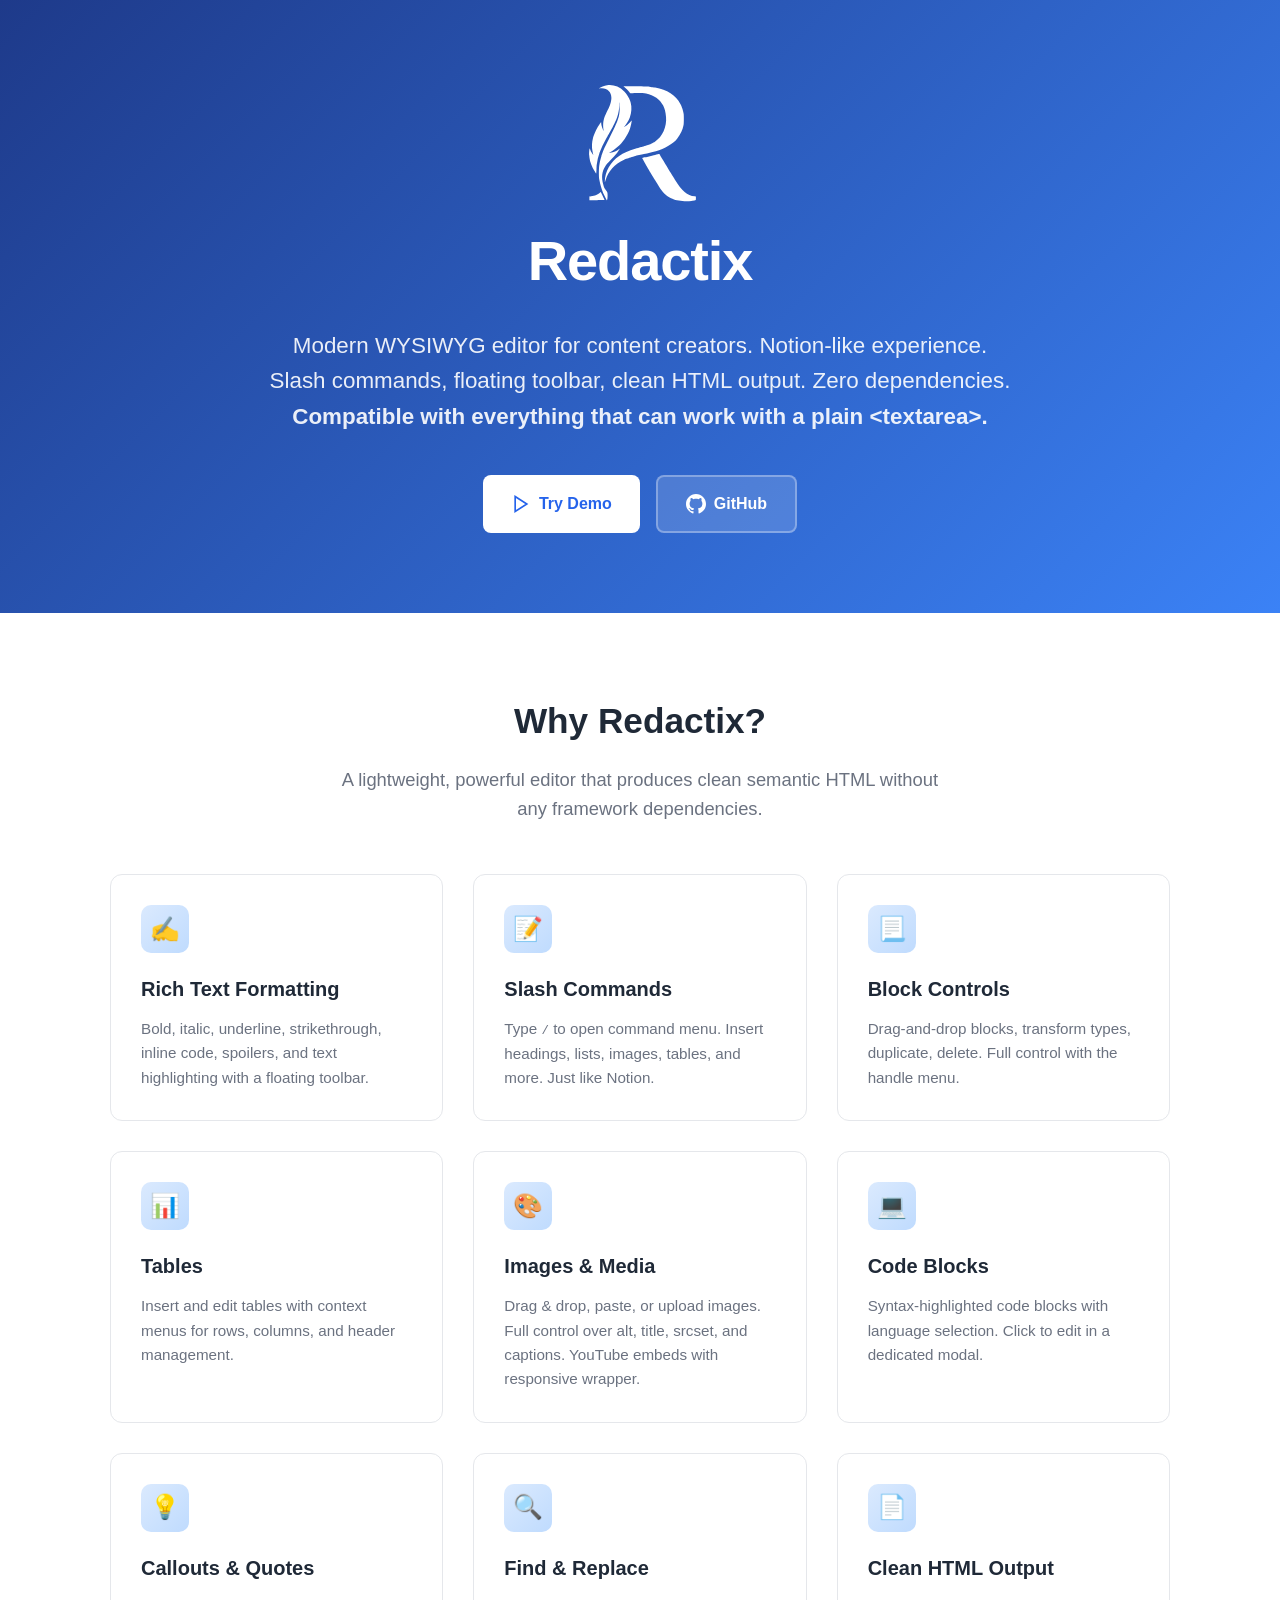
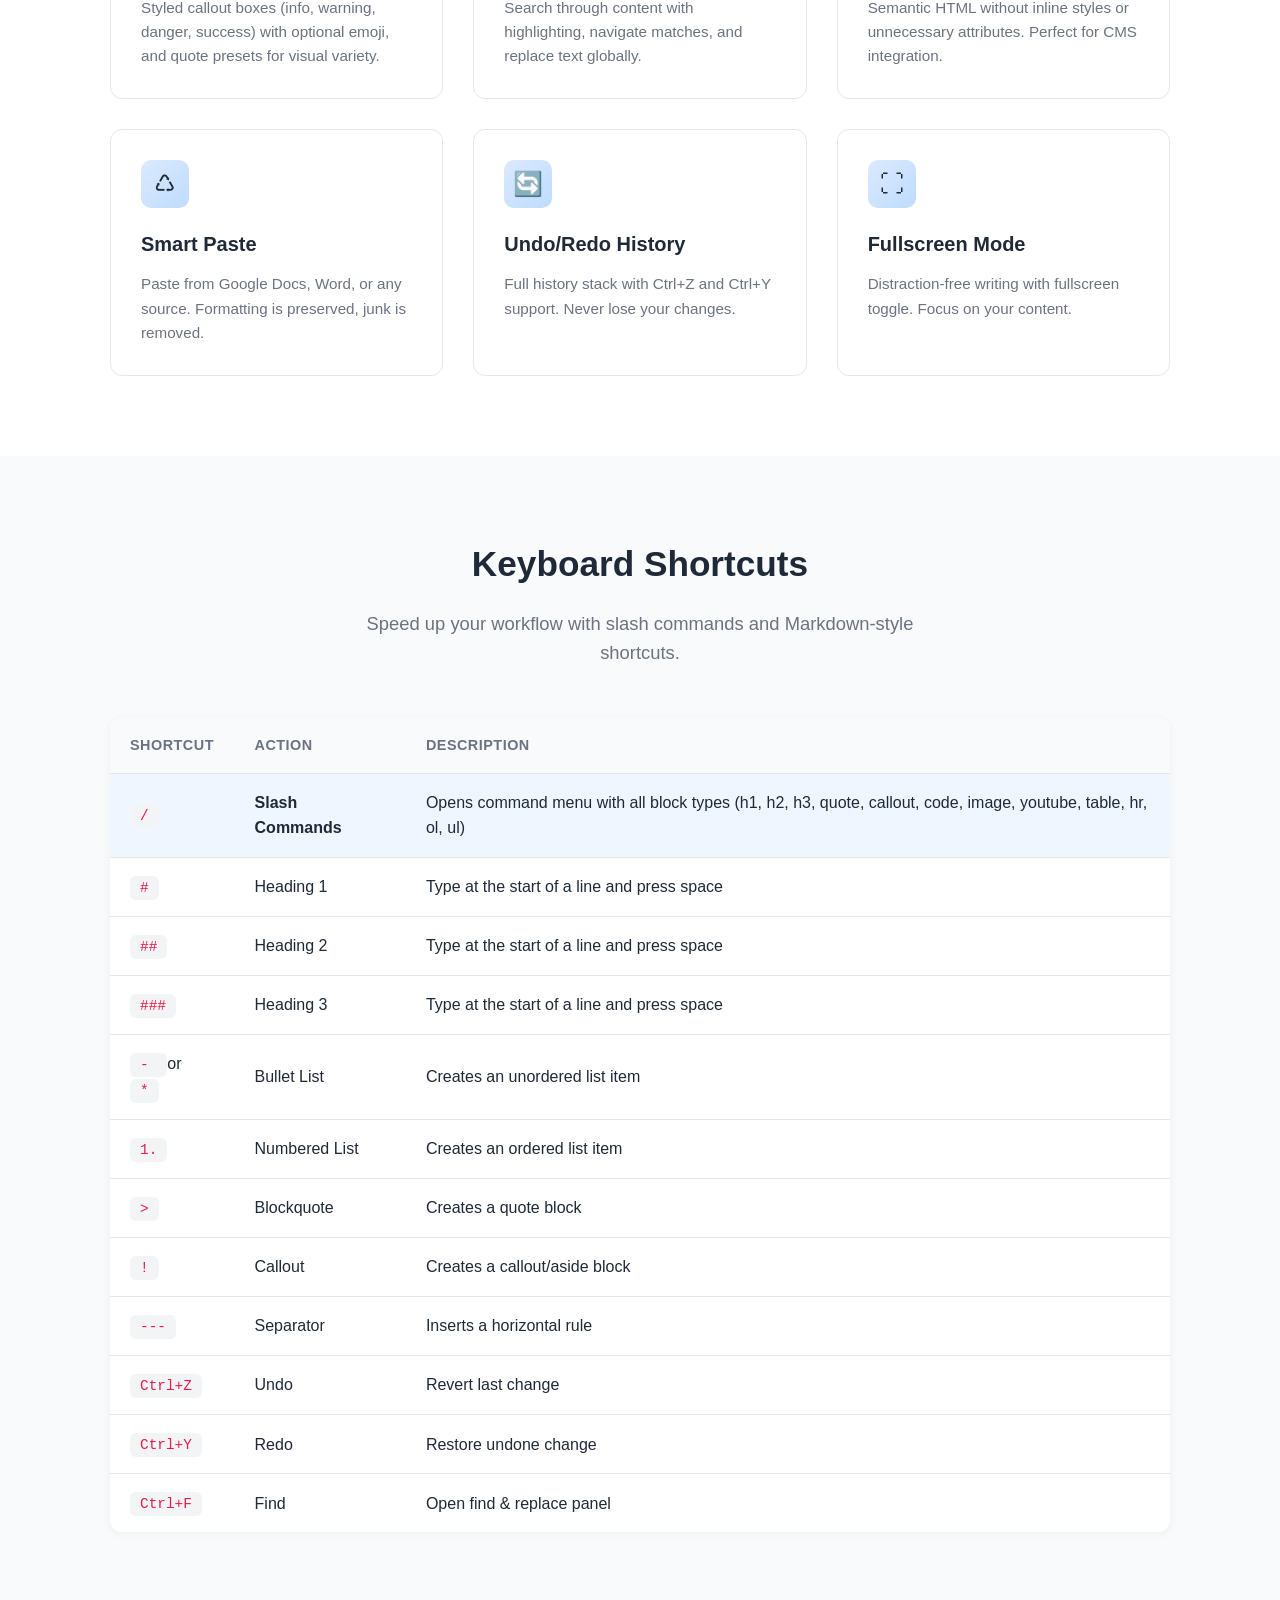
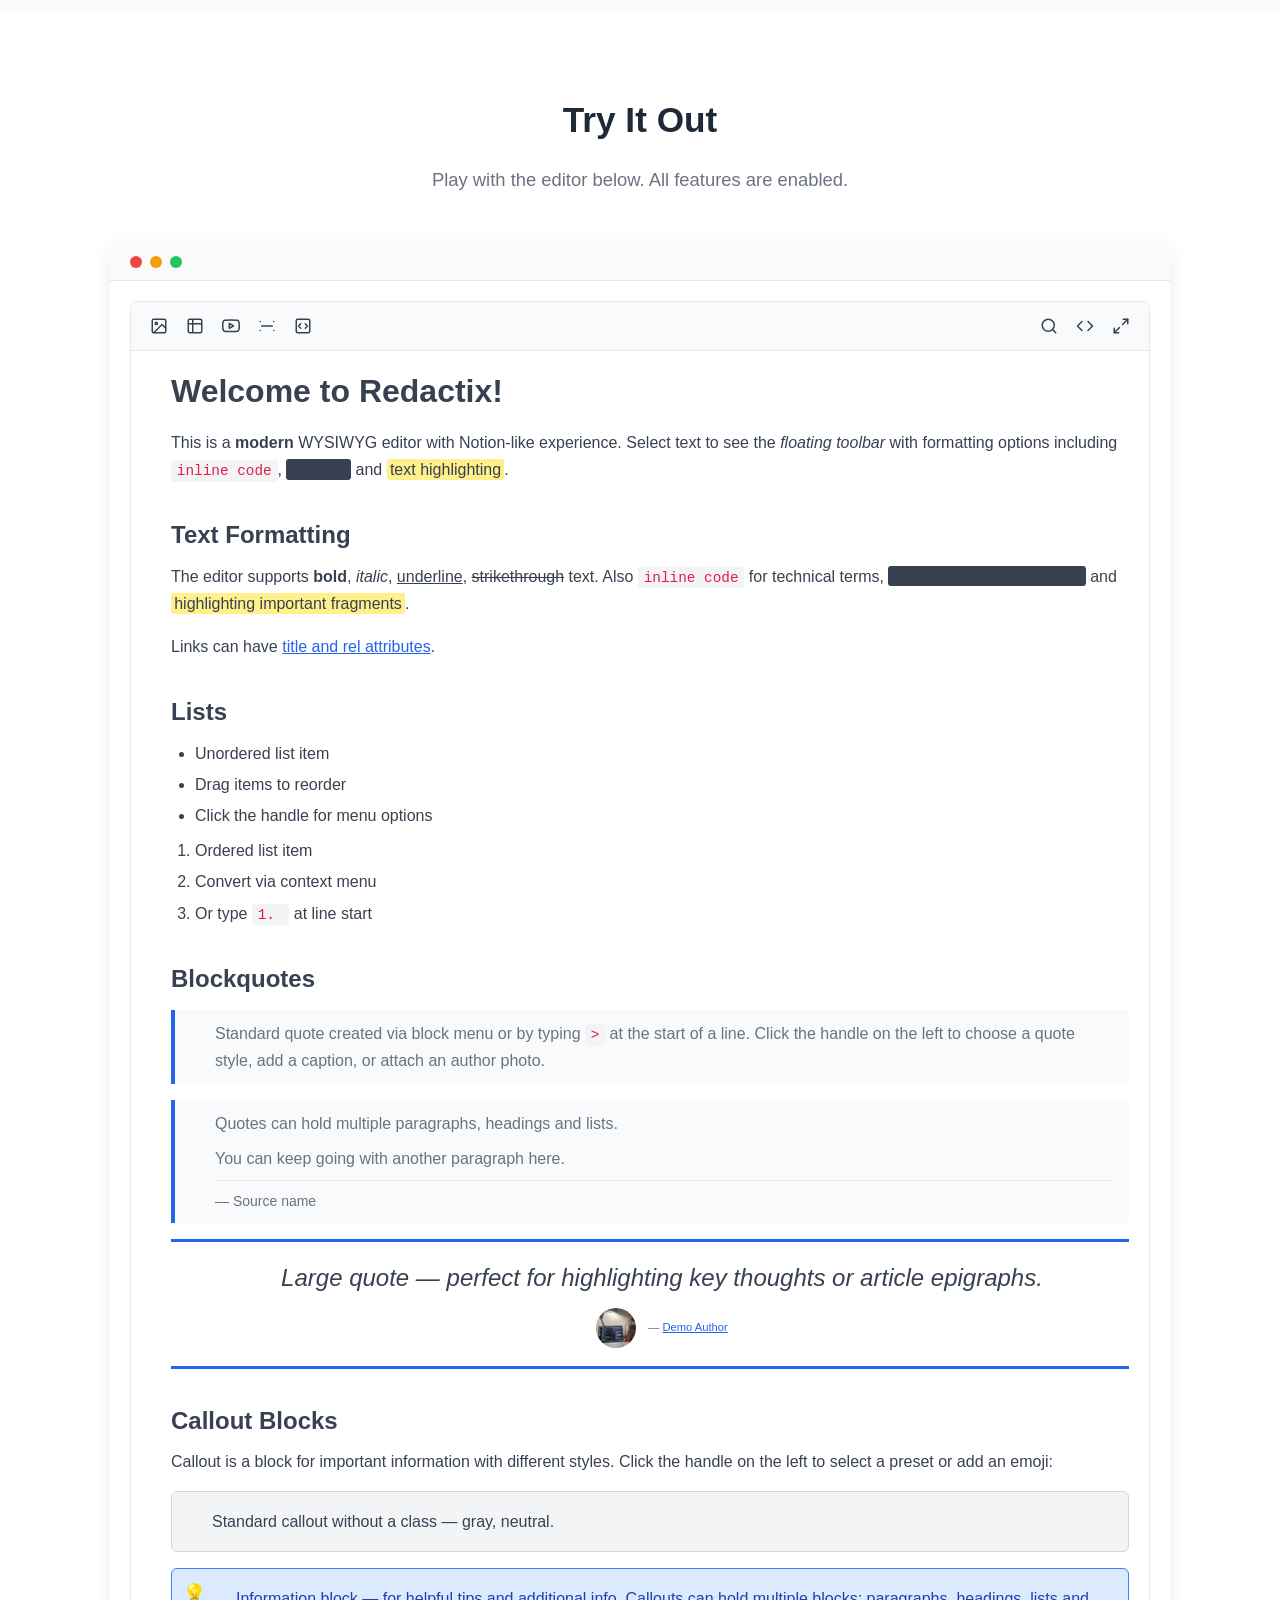
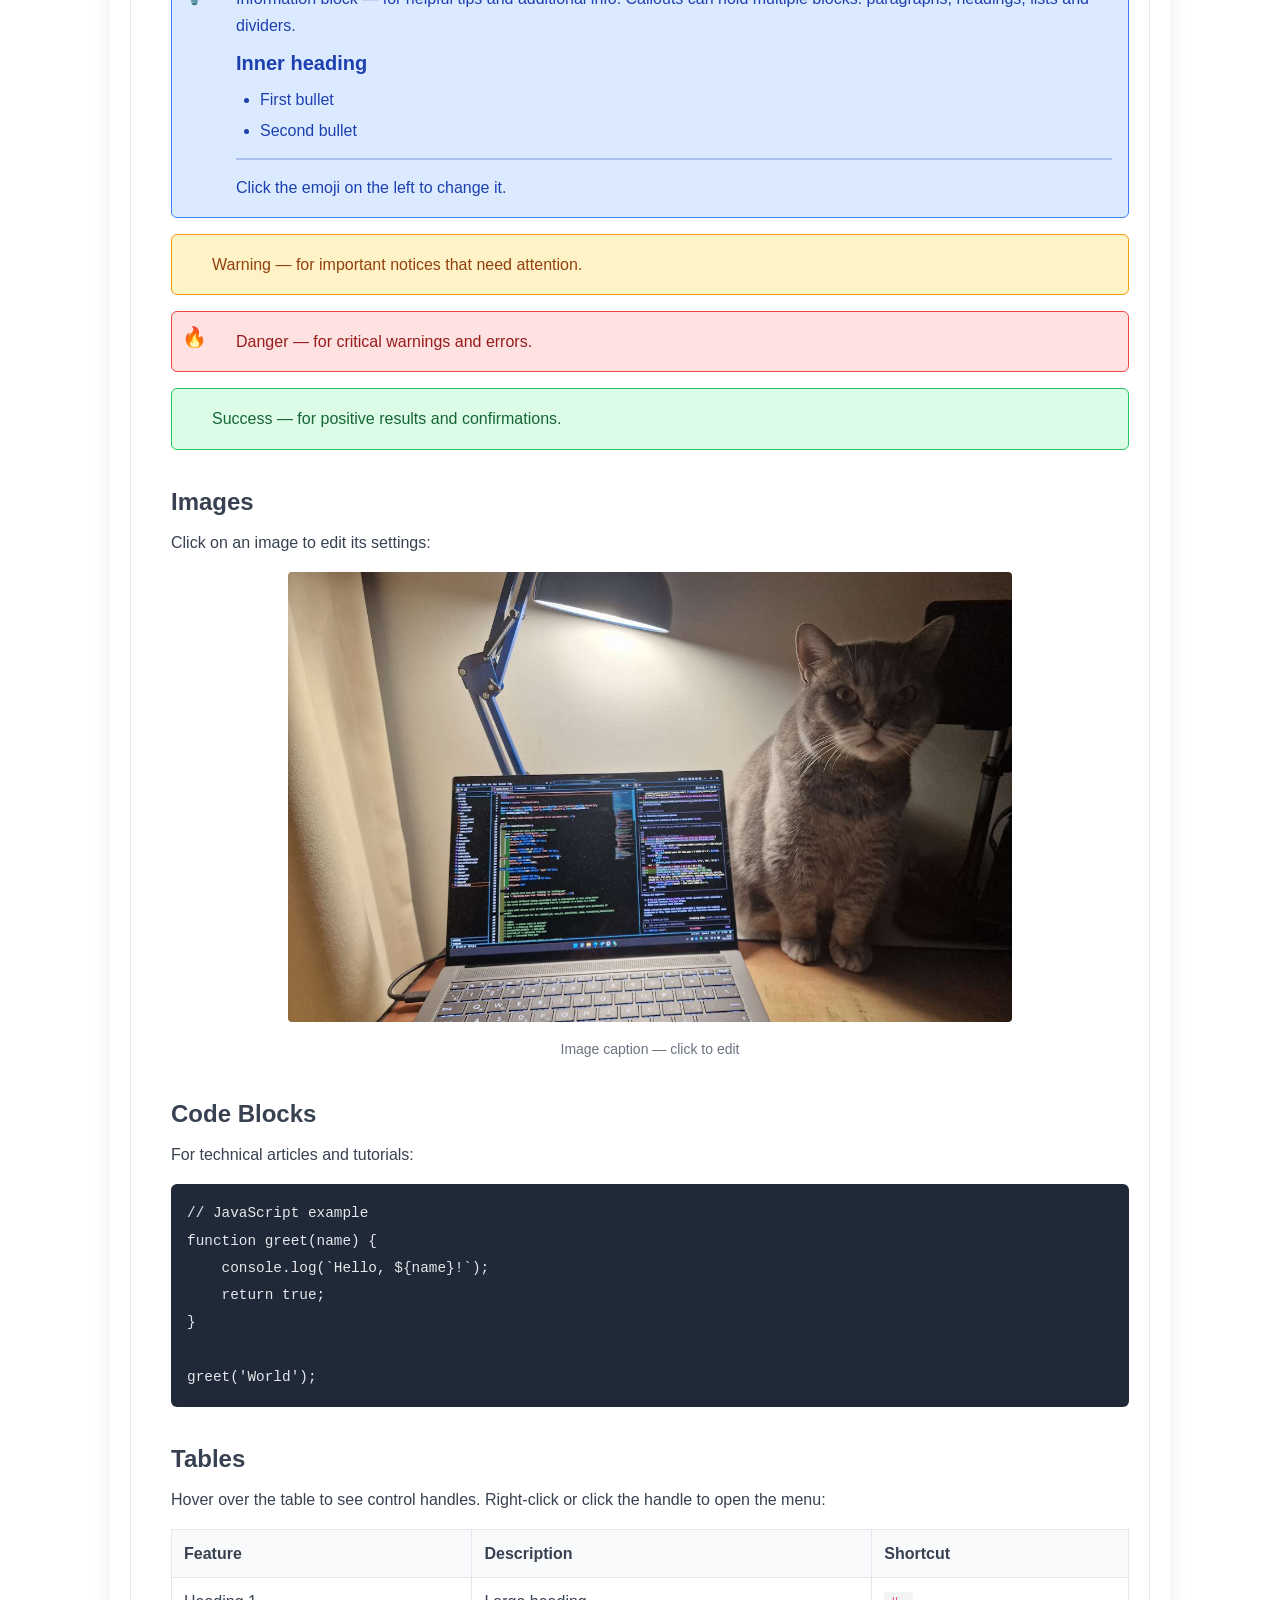
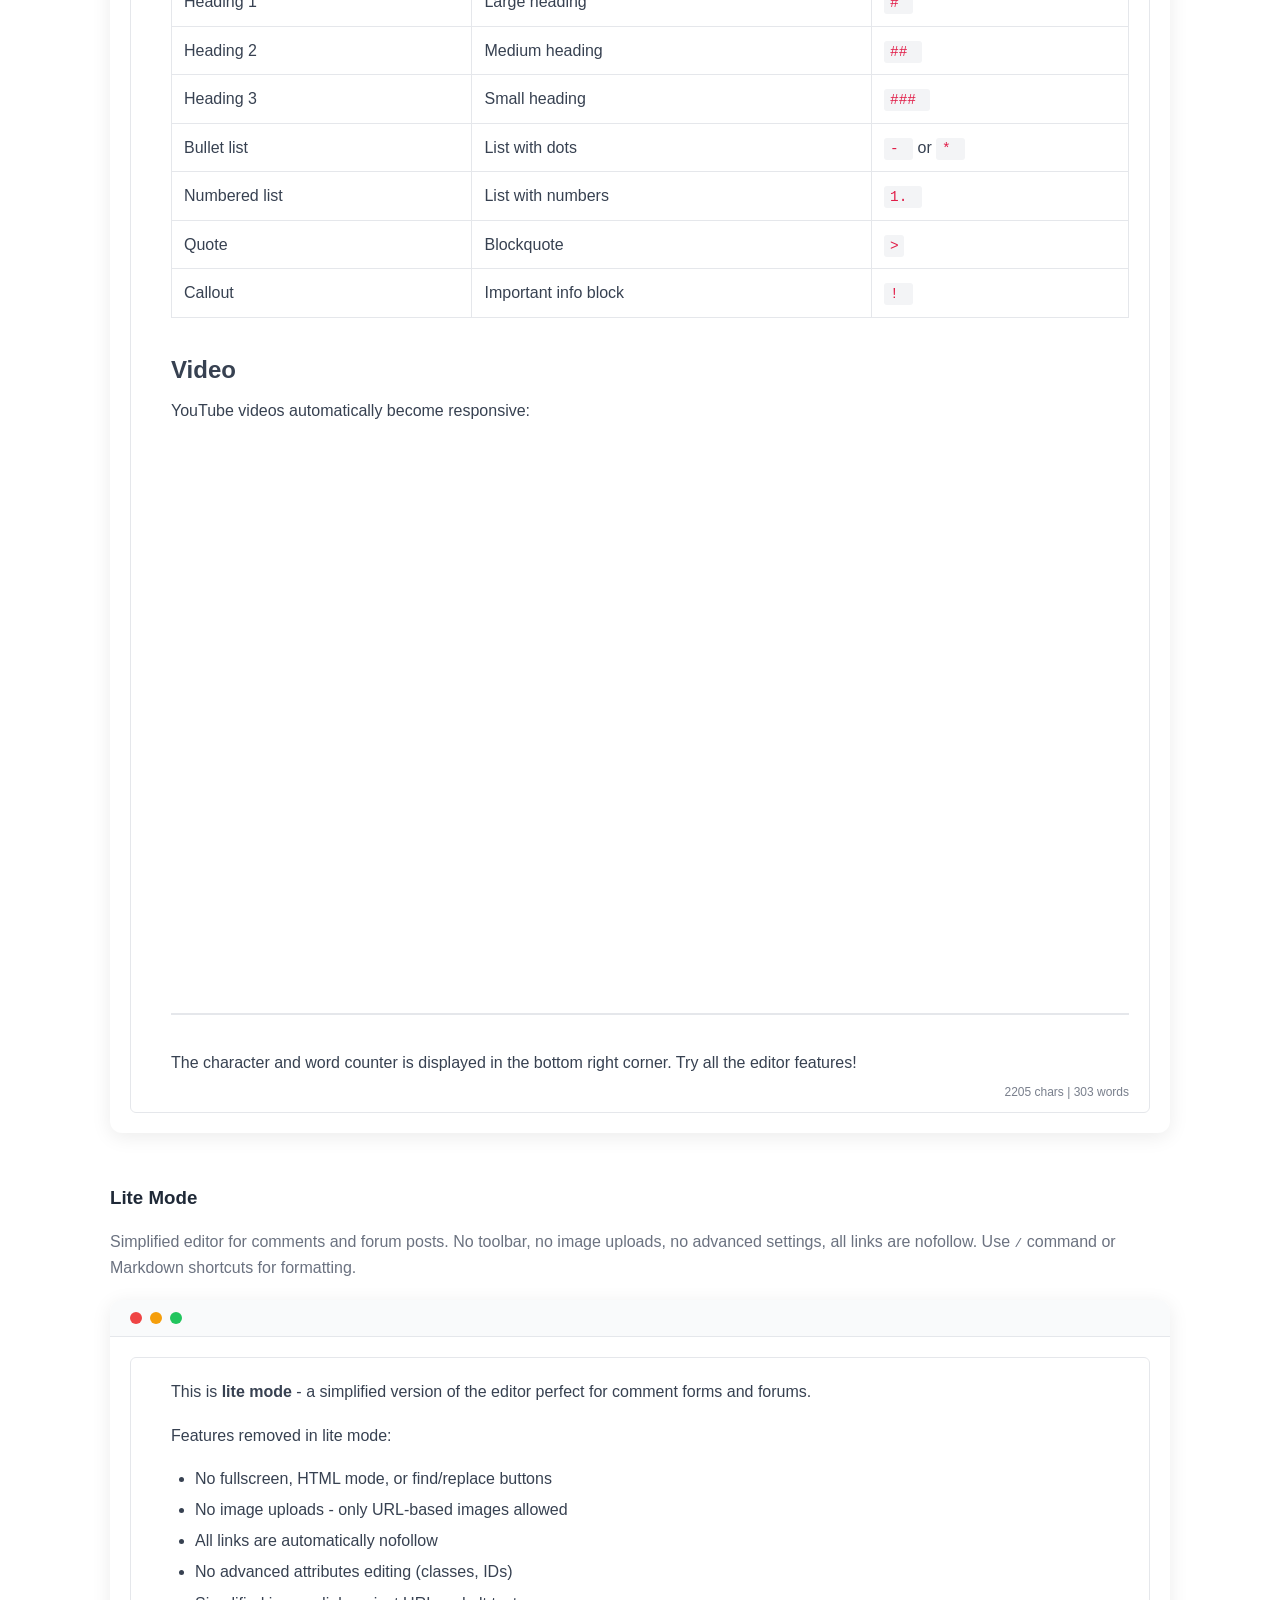
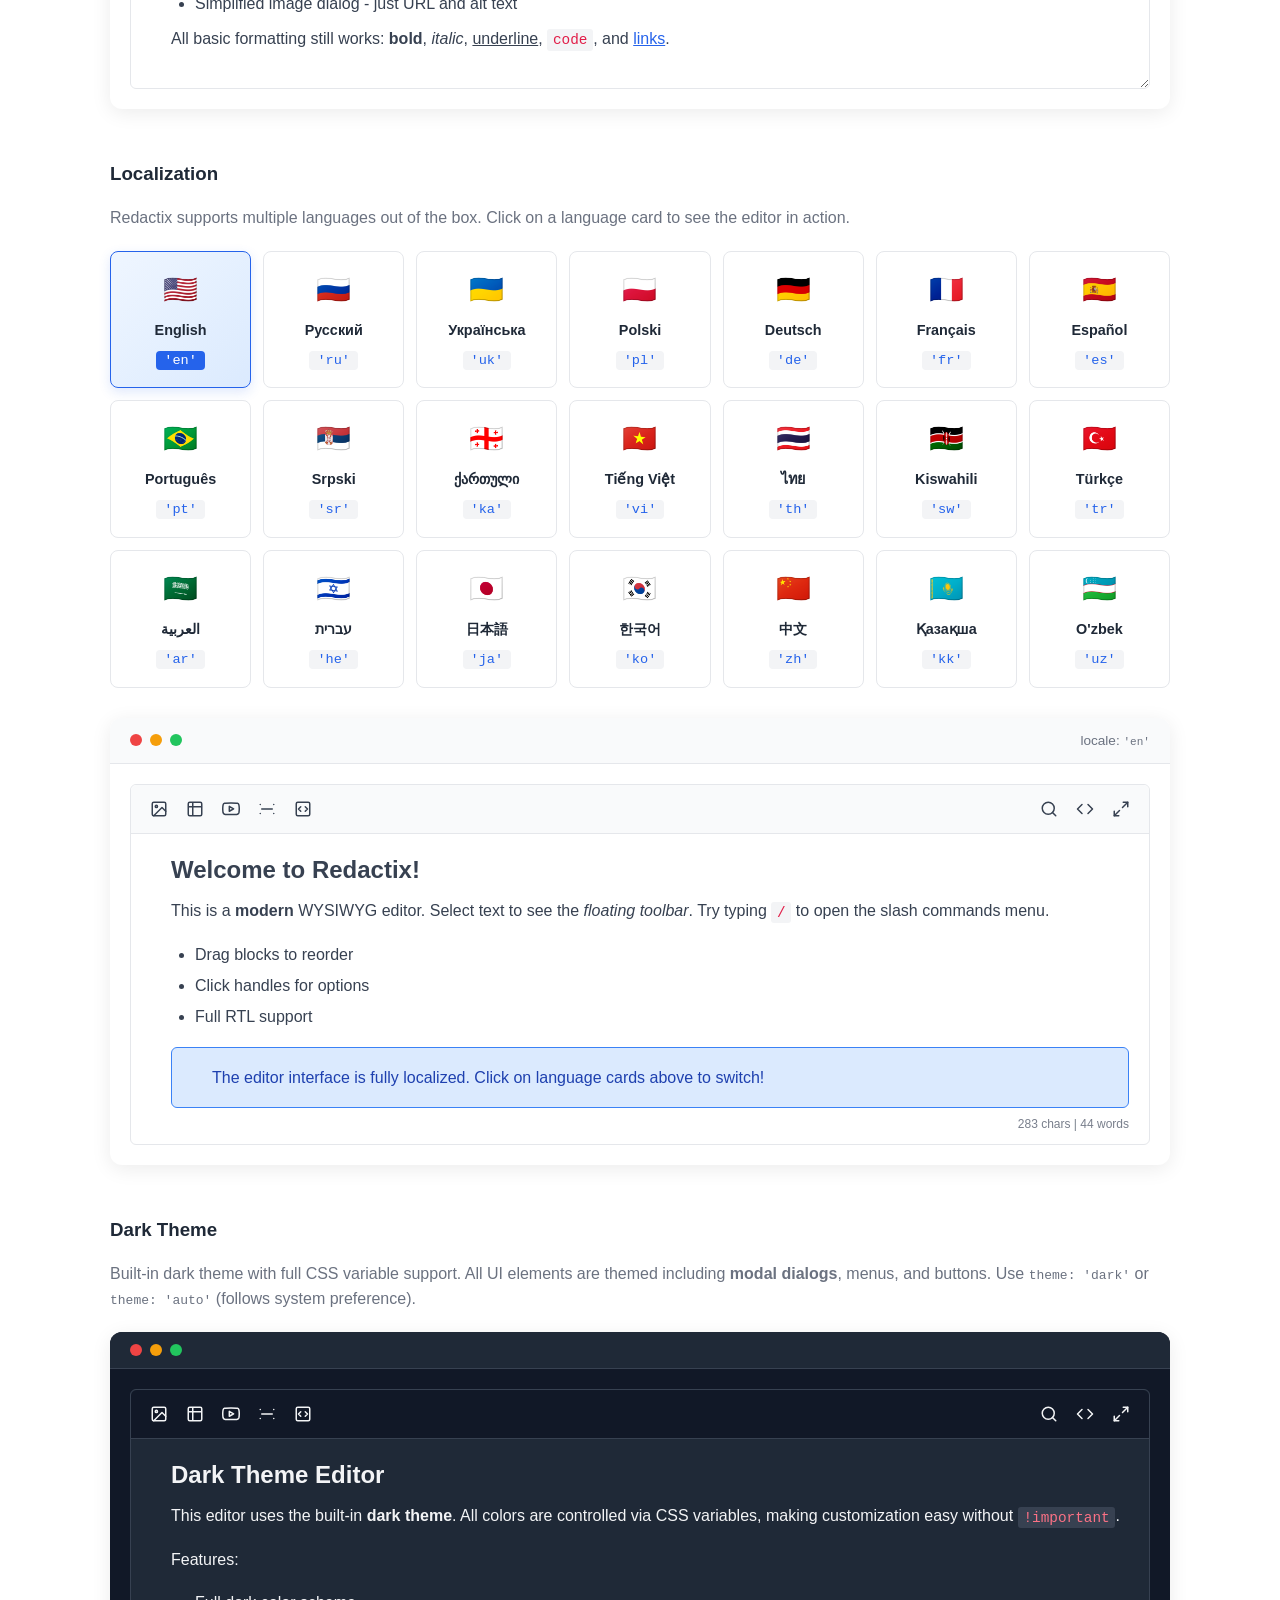
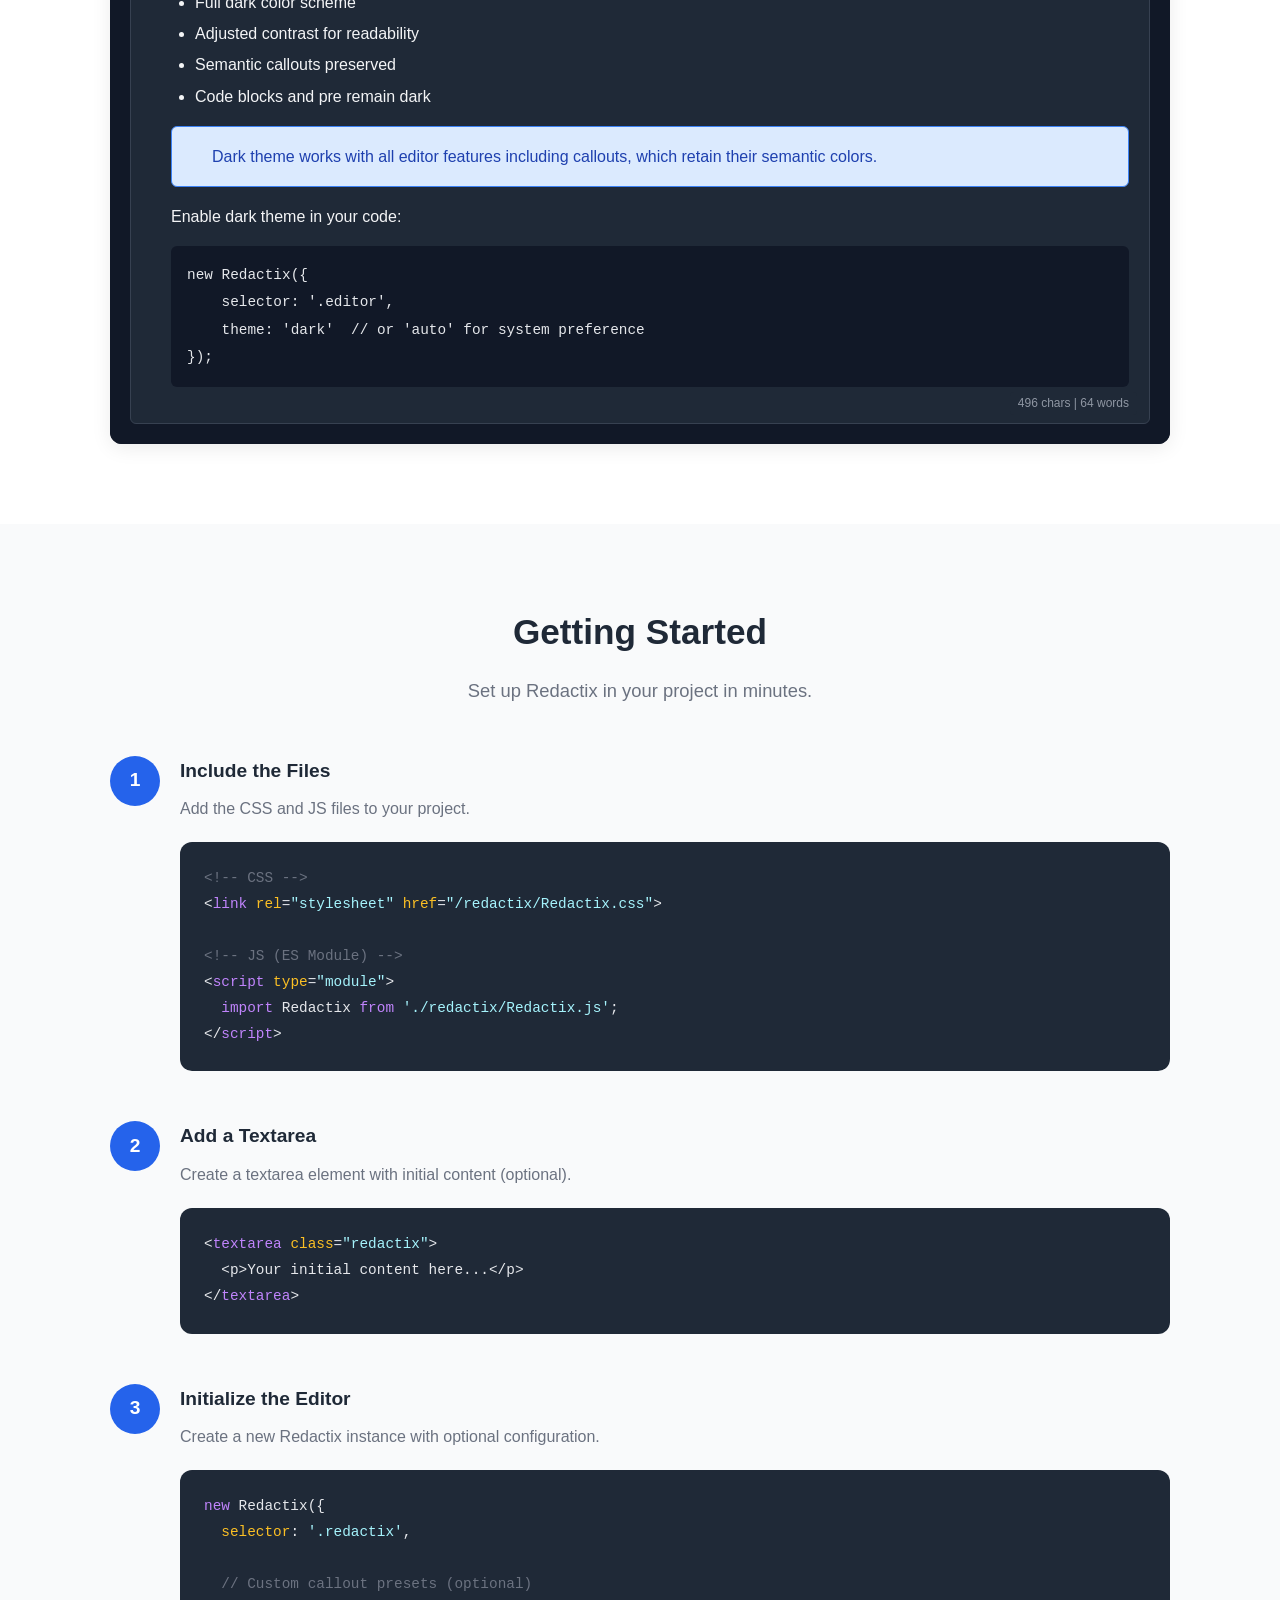
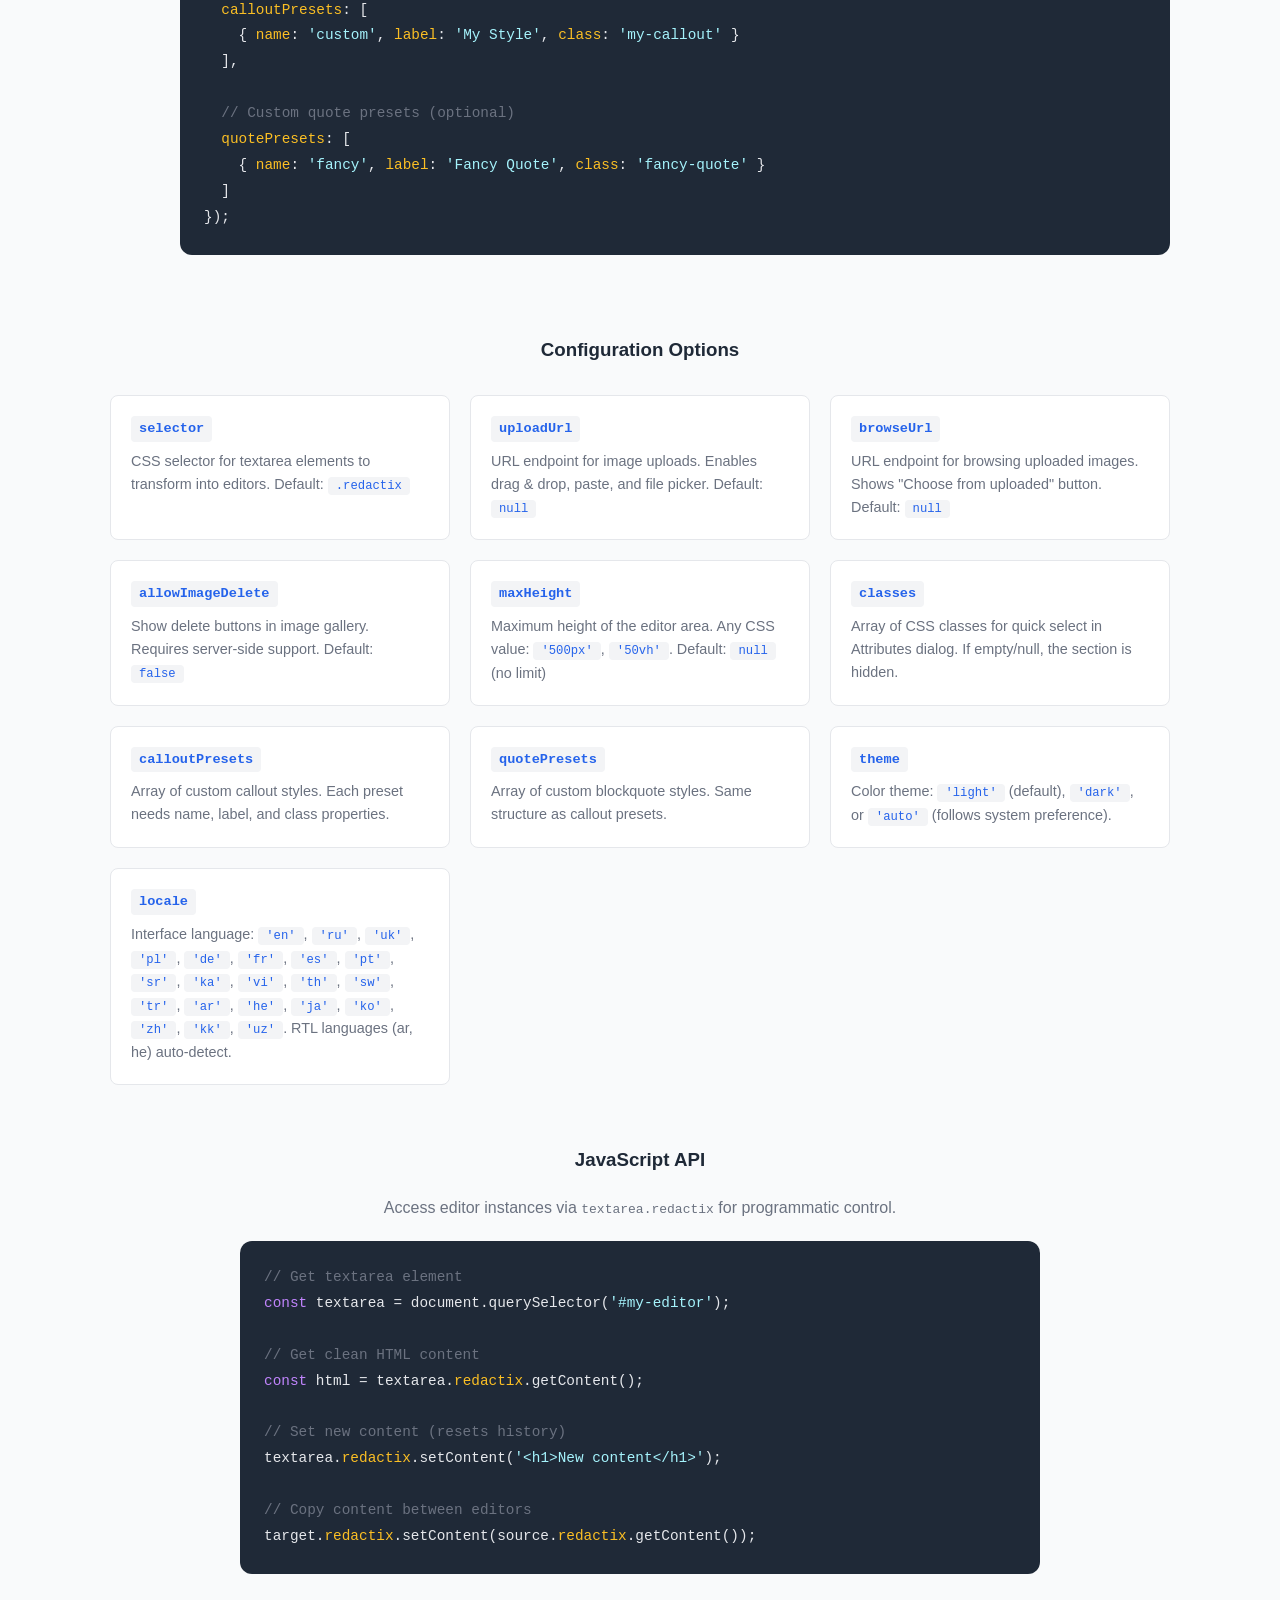
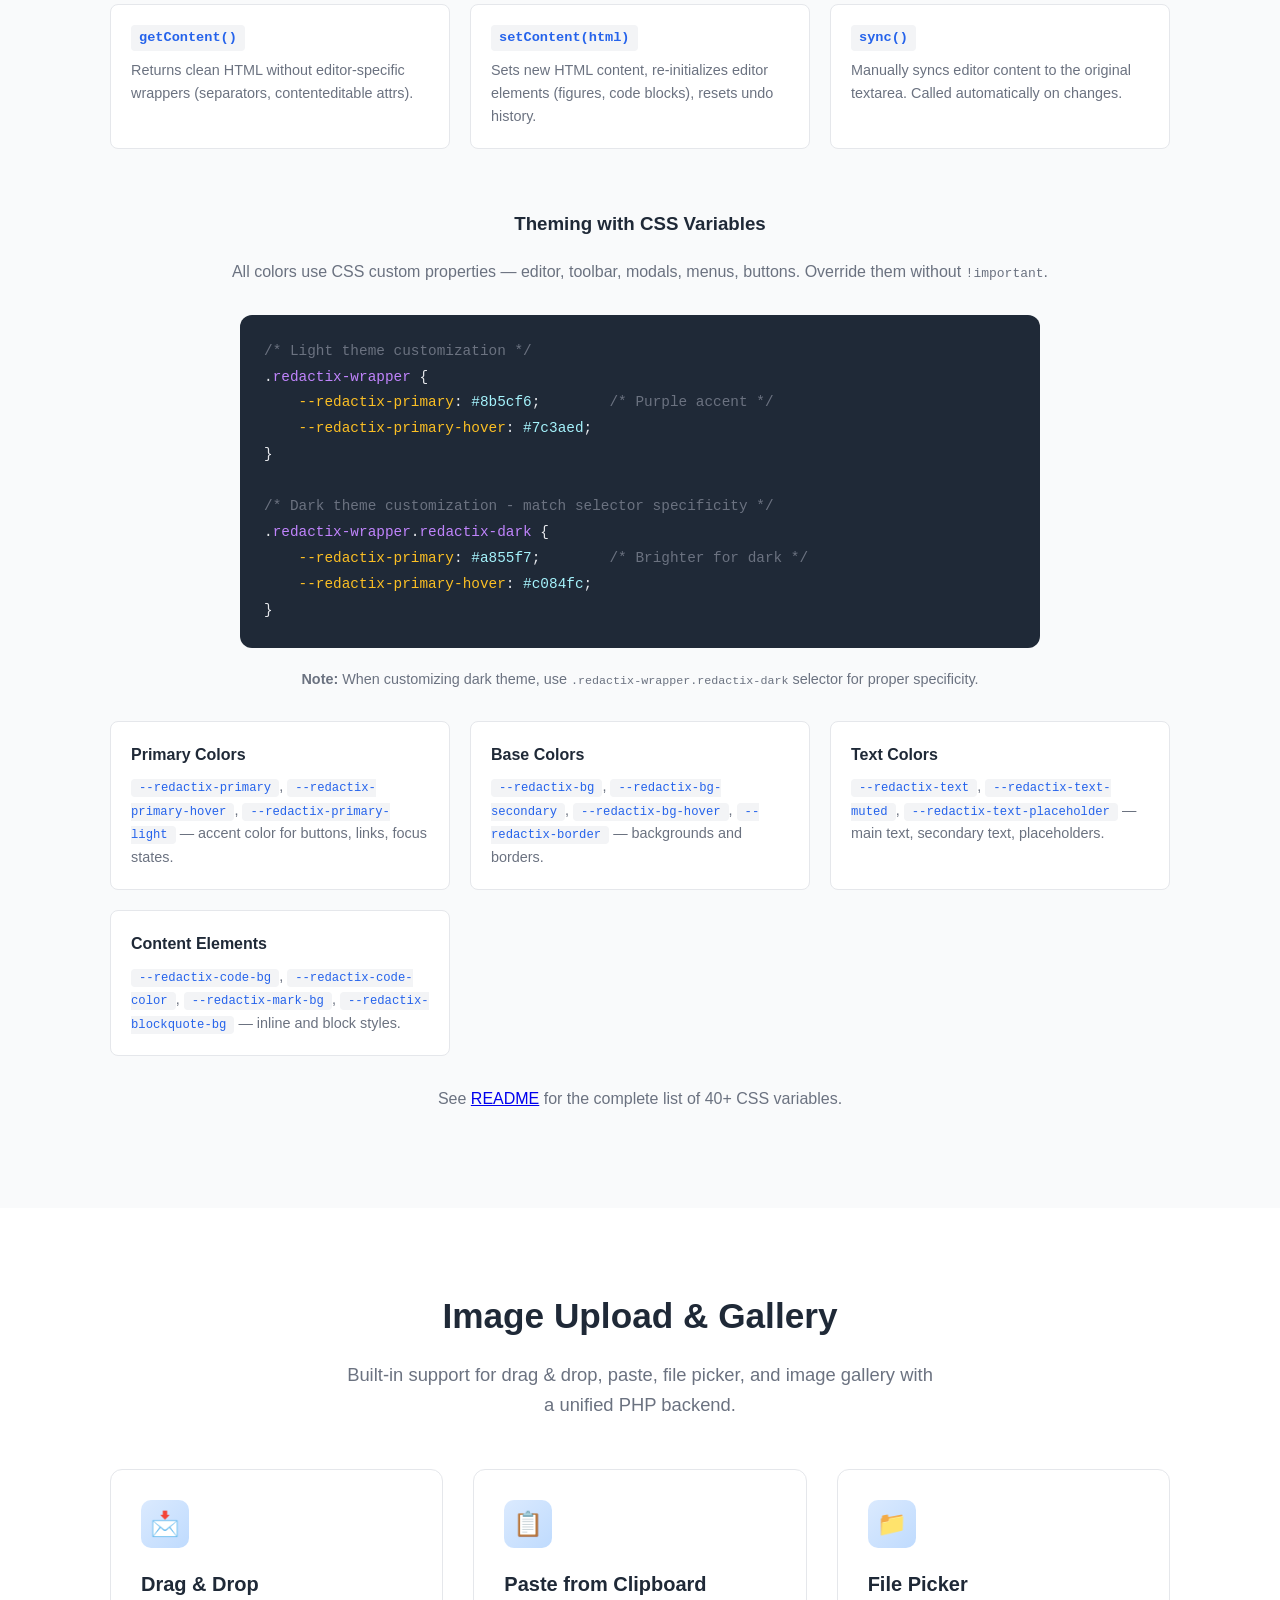
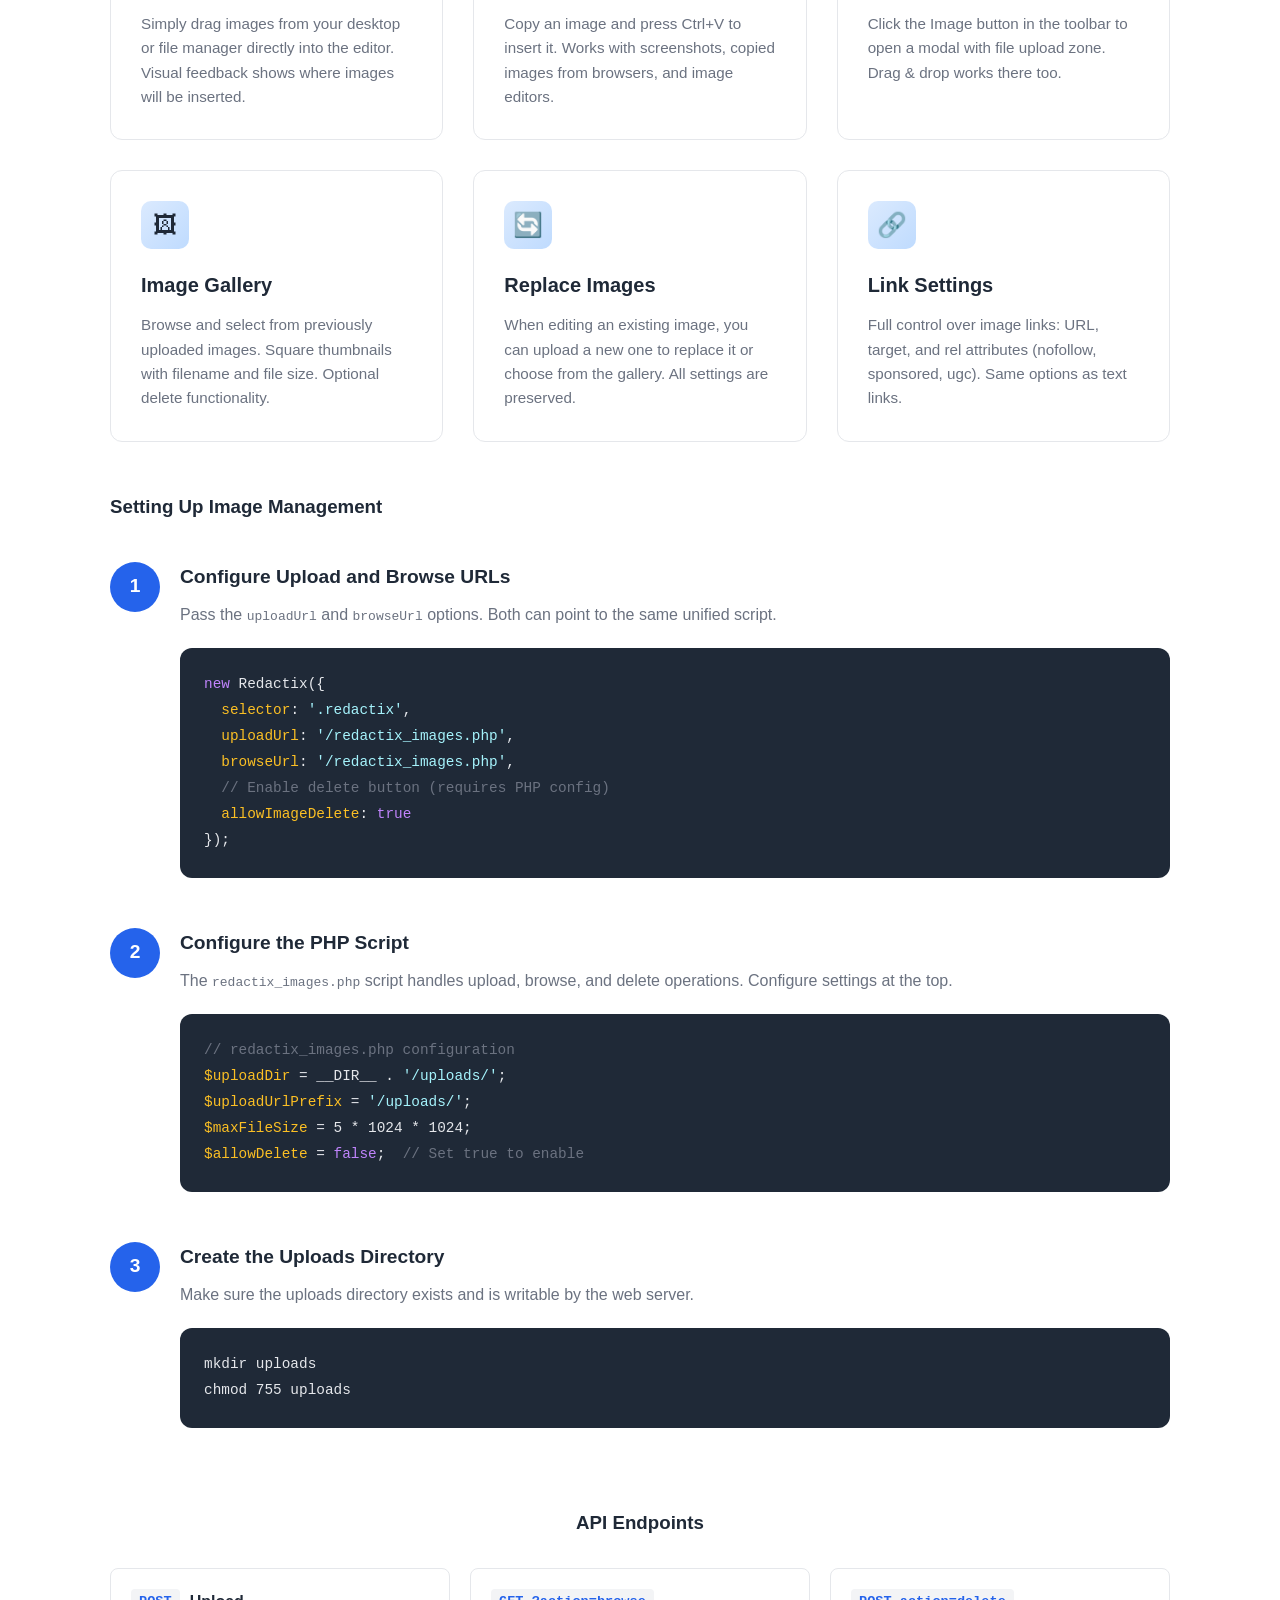
==== commit 18724291: "New blockquote and aside features" ====
--- a/index.html
+++ b/index.html
@@ -879,7 +879,7 @@
                 </div>
                 <div class="demo-content">
                     <textarea
-                        class="redactix-full"><h1>Welcome to Redactix!</h1><p>This is a <b>modern</b> WYSIWYG editor with Notion-like experience. Select text to see the <i>floating toolbar</i> with formatting options including <code>inline code</code>, <span class="spoiler">spoilers</span> and <mark>text highlighting</mark>.</p><h2>Text Formatting</h2><p>The editor supports <b>bold</b>, <i>italic</i>, <u>underline</u>, <s>strikethrough</s> text. Also <code>inline code</code> for technical terms, <span class="spoiler">spoilers for hidden content</span> and <mark>highlighting important fragments</mark>.</p><p>Links can have <a href="https://example.com" title="Example link" target="_blank" rel="nofollow">title and rel attributes</a>.</p><h2>Lists</h2><ul><li>Unordered list item</li><li>Drag items to reorder</li><li>Click the handle for menu options</li></ul><ol><li>Ordered list item</li><li>Convert via context menu</li><li>Or type <code>1. </code> at line start</li></ol><h2>Blockquotes</h2><blockquote>Standard quote created via block menu or by typing <code>> </code> at the start of a line. Click the handle on the left to choose a quote style.</blockquote><blockquote class="big">Large quote — perfect for highlighting key thoughts or article epigraphs.</blockquote><h2>Callout Blocks</h2><p>Callout is a block for important information with different styles. Click the handle on the left to select a preset or add an emoji:</p><aside>Standard callout without a class — gray, neutral.</aside><aside data-emoji="💡" class="information">Information block — for helpful tips and additional info. This one has an emoji! Click on it to change.</aside><aside class="warning">Warning — for important notices that need attention.</aside><aside data-emoji="🔥" class="danger">Danger — for critical warnings and errors.</aside><aside class="success">Success — for positive results and confirmations.</aside><h2>Images</h2><p>Click on an image to edit its settings:</p><figure><img src="/uploads/cat.jpg" alt="Demo image"><figcaption>Image caption — click to edit</figcaption></figure><h2>Code Blocks</h2><p>For technical articles and tutorials:</p><pre><code class="language-javascript">// JavaScript example
+                        class="redactix-full"><h1>Welcome to Redactix!</h1><p>This is a <b>modern</b> WYSIWYG editor with Notion-like experience. Select text to see the <i>floating toolbar</i> with formatting options including <code>inline code</code>, <span class="spoiler">spoilers</span> and <mark>text highlighting</mark>.</p><h2>Text Formatting</h2><p>The editor supports <b>bold</b>, <i>italic</i>, <u>underline</u>, <s>strikethrough</s> text. Also <code>inline code</code> for technical terms, <span class="spoiler">spoilers for hidden content</span> and <mark>highlighting important fragments</mark>.</p><p>Links can have <a href="https://example.com" title="Example link" target="_blank" rel="nofollow">title and rel attributes</a>.</p><h2>Lists</h2><ul><li>Unordered list item</li><li>Drag items to reorder</li><li>Click the handle for menu options</li></ul><ol><li>Ordered list item</li><li>Convert via context menu</li><li>Or type <code>1. </code> at line start</li></ol><h2>Blockquotes</h2><figure class="quote-card"><blockquote><p>Standard quote created via block menu or by typing <code>> </code> at the start of a line. Click the handle on the left to choose a quote style, add a caption, or attach an author photo.</p></blockquote></figure><figure class="quote-card"><blockquote><p>Quotes can hold multiple paragraphs, headings and lists.</p><p>You can keep going with another paragraph here.</p></blockquote><figcaption><span>— Source name</span></figcaption></figure><figure class="quote-card big"><blockquote><p>Large quote — perfect for highlighting key thoughts or article epigraphs.</p></blockquote><figcaption><img src="/uploads/cat.jpg" alt="Author portrait"><span>— <a href="https://example.com" rel="author">Demo Author</a></span></figcaption></figure><h2>Callout Blocks</h2><p>Callout is a block for important information with different styles. Click the handle on the left to select a preset or add an emoji:</p><aside>Standard callout without a class — gray, neutral.</aside><aside data-emoji="💡" class="information"><p>Information block — for helpful tips and additional info. Callouts can hold multiple blocks: paragraphs, headings, lists and dividers.</p><h3>Inner heading</h3><ul><li>First bullet</li><li>Second bullet</li></ul><hr><p>Click the emoji on the left to change it.</p></aside><aside class="warning">Warning — for important notices that need attention.</aside><aside data-emoji="🔥" class="danger">Danger — for critical warnings and errors.</aside><aside class="success">Success — for positive results and confirmations.</aside><h2>Images</h2><p>Click on an image to edit its settings:</p><figure><img src="/uploads/cat.jpg" alt="Demo image"><figcaption>Image caption — click to edit</figcaption></figure><h2>Code Blocks</h2><p>For technical articles and tutorials:</p><pre><code class="language-javascript">// JavaScript example
 function greet(name) {
     console.log(`Hello, ${name}!`);
     return true;
--- a/redactix/Redactix.css
+++ b/redactix/Redactix.css
@@ -250,11 +250,15 @@
 /* ================================
    Editor
    ================================ */
+.redactix-editor,
+.redactix-editor [contenteditable="true"] {
+    outline: none;
+}
+
 .redactix-editor {
     padding: 20px;
     padding-left: 40px;
     min-height: 300px;
-    outline: none;
     overflow-y: auto;
     line-height: 1.7;
     font-size: 16px;
@@ -301,60 +305,156 @@
     font-size: 1.25em;
 }
 
-/* Blockquote - базовый стиль (стандартная) */
-.redactix-editor blockquote {
+/* Quote-card: outer figure owns the border, background and padding so that
+   blockquote and figcaption share a single visual container.
+   Левый padding шире, чтобы внутри помещался drag-handle inner-блоков. */
+.redactix-editor figure.quote-card {
     margin: 1em 0;
-    padding: 0.5em 1em;
+    padding: 0.6em 1em 0.6em 2.5em;
     border-left: 4px solid var(--redactix-primary);
     background: var(--redactix-blockquote-bg);
     color: var(--redactix-text-muted);
-}
-
-/* Blockquote cite - author attribution */
-.redactix-editor blockquote cite {
-    display: block;
+    text-align: left;
+}
+
+/* Inner blockquote is a transparent container — the figure draws the box. */
+.redactix-editor figure.quote-card > blockquote {
+    margin: 0;
+    padding: 0;
+    border: none;
+    background: transparent;
+    color: inherit;
+}
+
+/* Inner blocks of a quote-card: collapse the default top/bottom margin of
+   the first and last child so the figure's padding owns the spacing. */
+.redactix-editor figure.quote-card > blockquote > * {
     margin-top: 0.5em;
+    margin-bottom: 0.5em;
+}
+.redactix-editor figure.quote-card > blockquote > *:first-child {
+    margin-top: 0;
+}
+.redactix-editor figure.quote-card > blockquote > *:last-child {
+    margin-bottom: 0;
+}
+
+/* Headings inside a quote keep their size but lose the default huge margins */
+.redactix-editor figure.quote-card > blockquote > h1,
+.redactix-editor figure.quote-card > blockquote > h2,
+.redactix-editor figure.quote-card > blockquote > h3 {
+    font-weight: 600;
+}
+
+/* Author caption: photo on the left, text on the right. All optional.
+   A thin top border separates the caption from the quote text but keeps
+   them inside the same card. */
+.redactix-editor figure.quote-card > figcaption {
+    margin-top: 0.6em;
+    padding-top: 0.6em;
+    border-top: 1px solid var(--redactix-border);
+    display: flex;
+    align-items: center;
+    gap: 12px;
     font-size: 0.875em;
-    font-style: normal;
     color: var(--redactix-text-muted);
-    opacity: 0.8;
-}
-
-/* Placeholder for empty cite */
-.redactix-editor blockquote cite:empty::before,
-.redactix-editor blockquote cite:has(> br:only-child)::before {
+    text-align: left;
+}
+
+.redactix-editor figure.quote-card > figcaption > img {
+    flex: 0 0 auto;
+    width: 40px;
+    height: 40px;
+    border-radius: 50%;
+    object-fit: cover;
+    cursor: pointer;
+}
+
+.redactix-editor figure.quote-card > figcaption > span {
+    flex: 1 1 auto;
+    min-width: 0;
+}
+
+.redactix-editor figure.quote-card > figcaption > span:empty::before,
+.redactix-editor figure.quote-card > figcaption > span:has(> br:only-child)::before {
     content: attr(data-placeholder);
     color: var(--redactix-text-placeholder);
     font-style: italic;
     pointer-events: none;
 }
 
-/* Blockquote presets */
-.redactix-editor blockquote.big {
-    font-size: 1.5em;
-    text-align: center;
+/* Big preset — borders move to the figure so the caption stays in the box. */
+.redactix-editor figure.quote-card.big {
     border-left: none;
     border-top: 3px solid var(--redactix-primary);
     border-bottom: 3px solid var(--redactix-primary);
-    padding: 1em;
     background: transparent;
     color: var(--redactix-text);
+    padding: 1em 1em 1.1em 2.5em;
+    text-align: center;
+}
+
+.redactix-editor figure.quote-card.big > blockquote {
+    font-size: 1.5em;
+    text-align: center;
     font-style: italic;
 }
 
-.redactix-editor blockquote.big cite {
-    font-size: 0.6em;
+.redactix-editor figure.quote-card.big > figcaption {
+    justify-content: center;
     text-align: center;
-}
-
-/* Callout (aside) - базовый стиль (серый, без класса) */
+    border-top: none;
+    margin-top: 0.8em;
+    padding-top: 0;
+    font-size: 0.7em;
+    font-style: normal;
+}
+
+/* In big preset photo and text sit together, both centered as a pair. */
+.redactix-editor figure.quote-card.big > figcaption > span {
+    flex: 0 1 auto;
+}
+
+/* Callout (aside) - базовый стиль (серый, без класса).
+   Левый padding шире остальных, чтобы внутри помещался drag-handle
+   inner-блоков, не залезая на контент. */
 .redactix-editor aside {
     margin: 1em 0;
-    padding: 1em;
+    padding: 1em 1em 1em 2.5em;
     border-radius: var(--redactix-radius);
     background: var(--redactix-callout-bg);
     border: 1px solid var(--redactix-callout-border);
     color: var(--redactix-callout-text);
+}
+
+/* Inner blocks of a callout: collapse top/bottom margin of the
+   first / last child so the aside's padding owns the spacing. */
+.redactix-editor aside > * {
+    margin-top: 0.5em;
+    margin-bottom: 0.5em;
+}
+.redactix-editor aside > *:first-child {
+    margin-top: 0;
+}
+.redactix-editor aside > *:last-child {
+    margin-bottom: 0;
+}
+
+.redactix-editor aside > h1,
+.redactix-editor aside > h2,
+.redactix-editor aside > h3 {
+    font-weight: 600;
+}
+
+/* HR inside a callout: use currentColor so it's visible against the
+   callout's tinted background. */
+.redactix-editor aside .redactix-separator {
+    margin: 0.5em 0;
+    padding: 6px 0;
+}
+.redactix-editor aside hr {
+    border-top-color: currentColor;
+    opacity: 0.25;
 }
 
 /* Callout presets */
@@ -382,16 +482,18 @@
     color: #166534;
 }
 
-/* Callout emoji */
+/* Callout emoji.
+   padding-left делаем шире обычного, чтобы между эмодзи и текстом
+   осталось место для drag-handle inner-блоков. */
 .redactix-editor aside[data-emoji] {
-    padding-left: 3em;
+    padding-left: 4em;
     position: relative;
 }
 
 .redactix-editor aside[data-emoji]::before {
     content: attr(data-emoji);
     position: absolute;
-    left: 0.75em;
+    left: 0.5em;
     top: 0.75em;
     font-size: 1.25em;
     line-height: 1;
@@ -581,7 +683,7 @@
     text-align: center;
 }
 
-.redactix-editor figcaption,
+.redactix-editor figure:not(.quote-card) > figcaption,
 .redactix-figure figcaption {
     margin-top: 8px;
     font-size: 14px;
@@ -589,9 +691,9 @@
     text-align: center;
 }
 
-/* Плейсхолдер для пустого figcaption */
-.redactix-editor figcaption:empty::before,
-.redactix-editor figcaption:has(> br:only-child)::before {
+/* Плейсхолдер для пустого figcaption (только обычные изображения) */
+.redactix-editor figure:not(.quote-card) > figcaption:empty::before,
+.redactix-editor figure:not(.quote-card) > figcaption:has(> br:only-child)::before {
     content: 'Add caption...';
     color: var(--redactix-text-placeholder);
     font-style: italic;
@@ -940,6 +1042,19 @@
 .redactix-list-handle:hover {
     background: #fde68a;
     color: #92400e;
+}
+
+/* Ручка для callout / quote-card целиком — выделяем primary-цветом, чтобы
+   отличить от ручки внутреннего блока. */
+.redactix-container-handle {
+    background: var(--redactix-primary-light);
+    border: 1px dashed var(--redactix-primary);
+    color: var(--redactix-primary);
+}
+
+.redactix-container-handle:hover {
+    background: var(--redactix-primary);
+    color: #fff;
 }
 
 .redactix-block-dragging {
@@ -1584,13 +1699,17 @@
 }
 
 /* Цитаты в RTL */
-.redactix-wrapper.redactix-rtl .redactix-editor blockquote {
+.redactix-wrapper.redactix-rtl .redactix-editor figure.quote-card > blockquote {
     border-left: none;
     border-right: 4px solid var(--redactix-primary);
 }
 
-.redactix-wrapper.redactix-rtl .redactix-editor blockquote.big {
+.redactix-wrapper.redactix-rtl .redactix-editor figure.quote-card.big > blockquote {
     border-right: none;
+}
+
+.redactix-wrapper.redactix-rtl .redactix-editor figure.quote-card > figcaption {
+    text-align: right;
 }
 
 /* Счётчик в RTL */
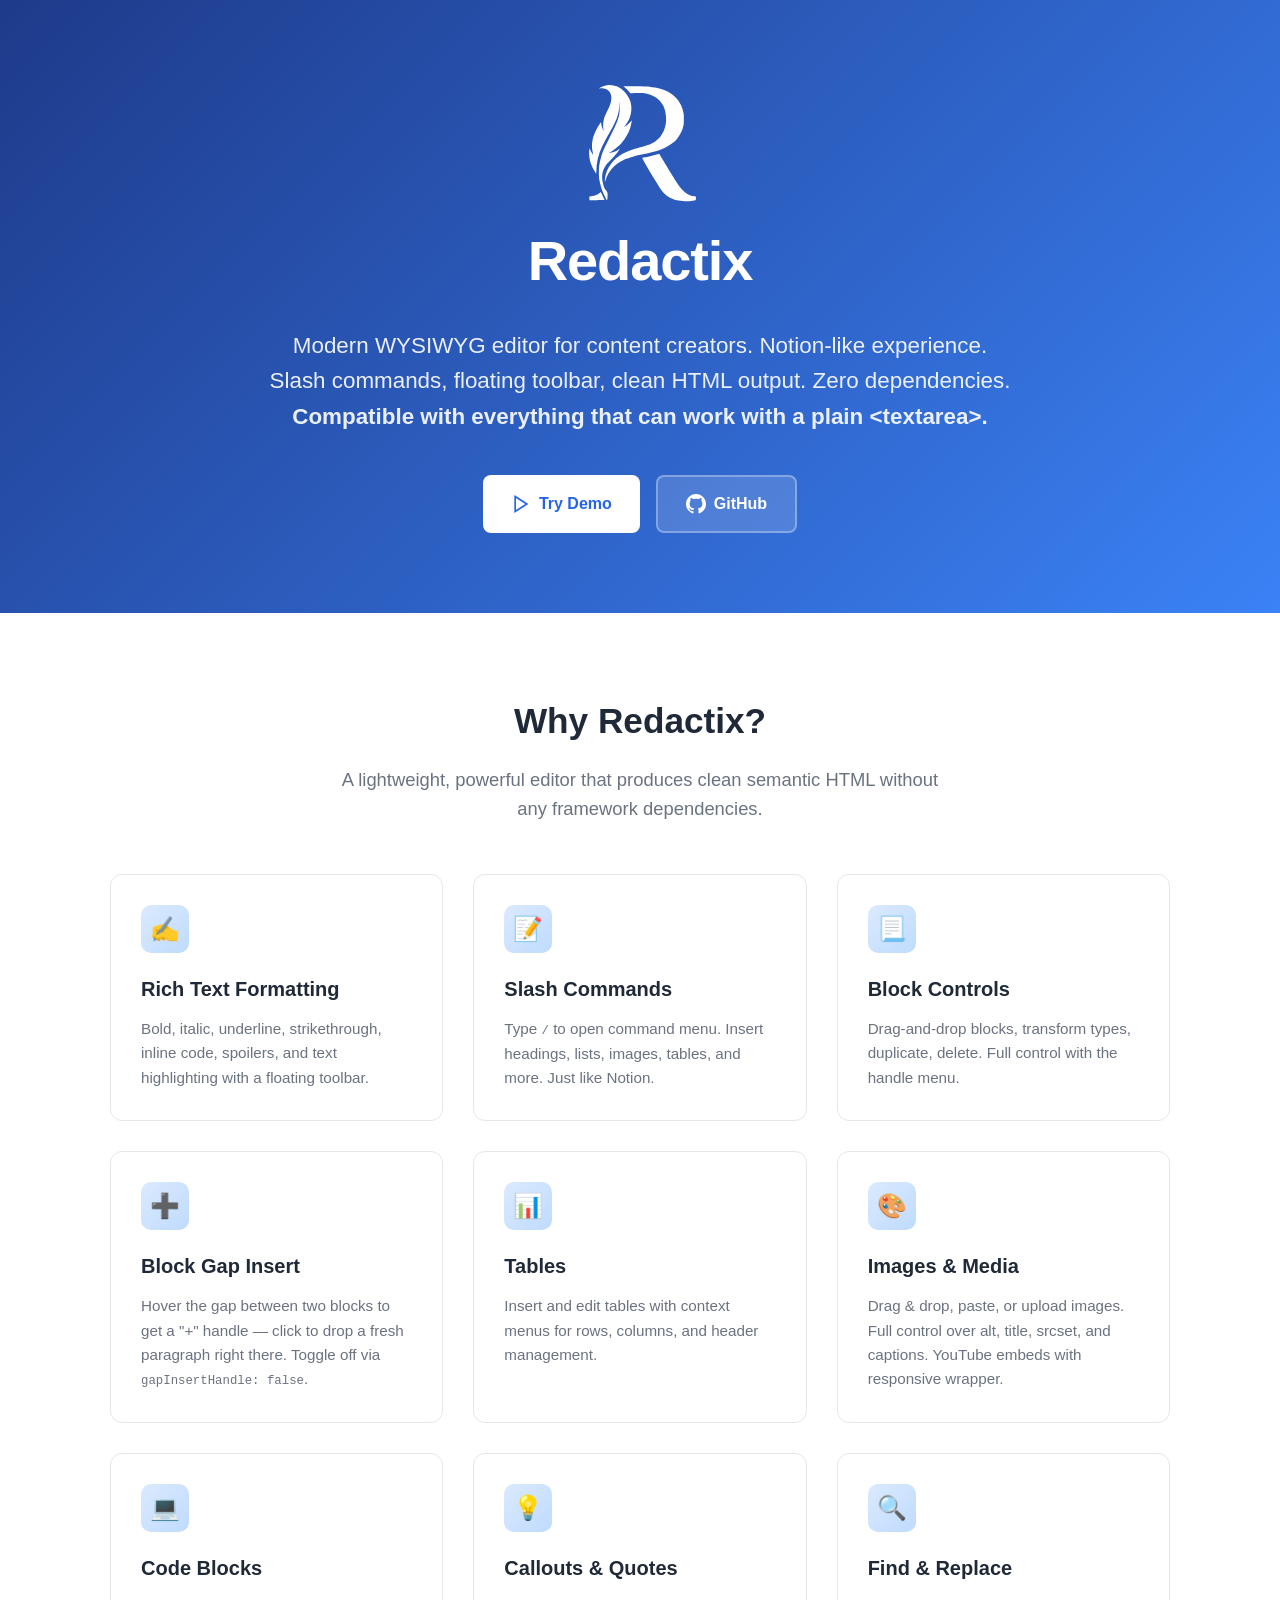
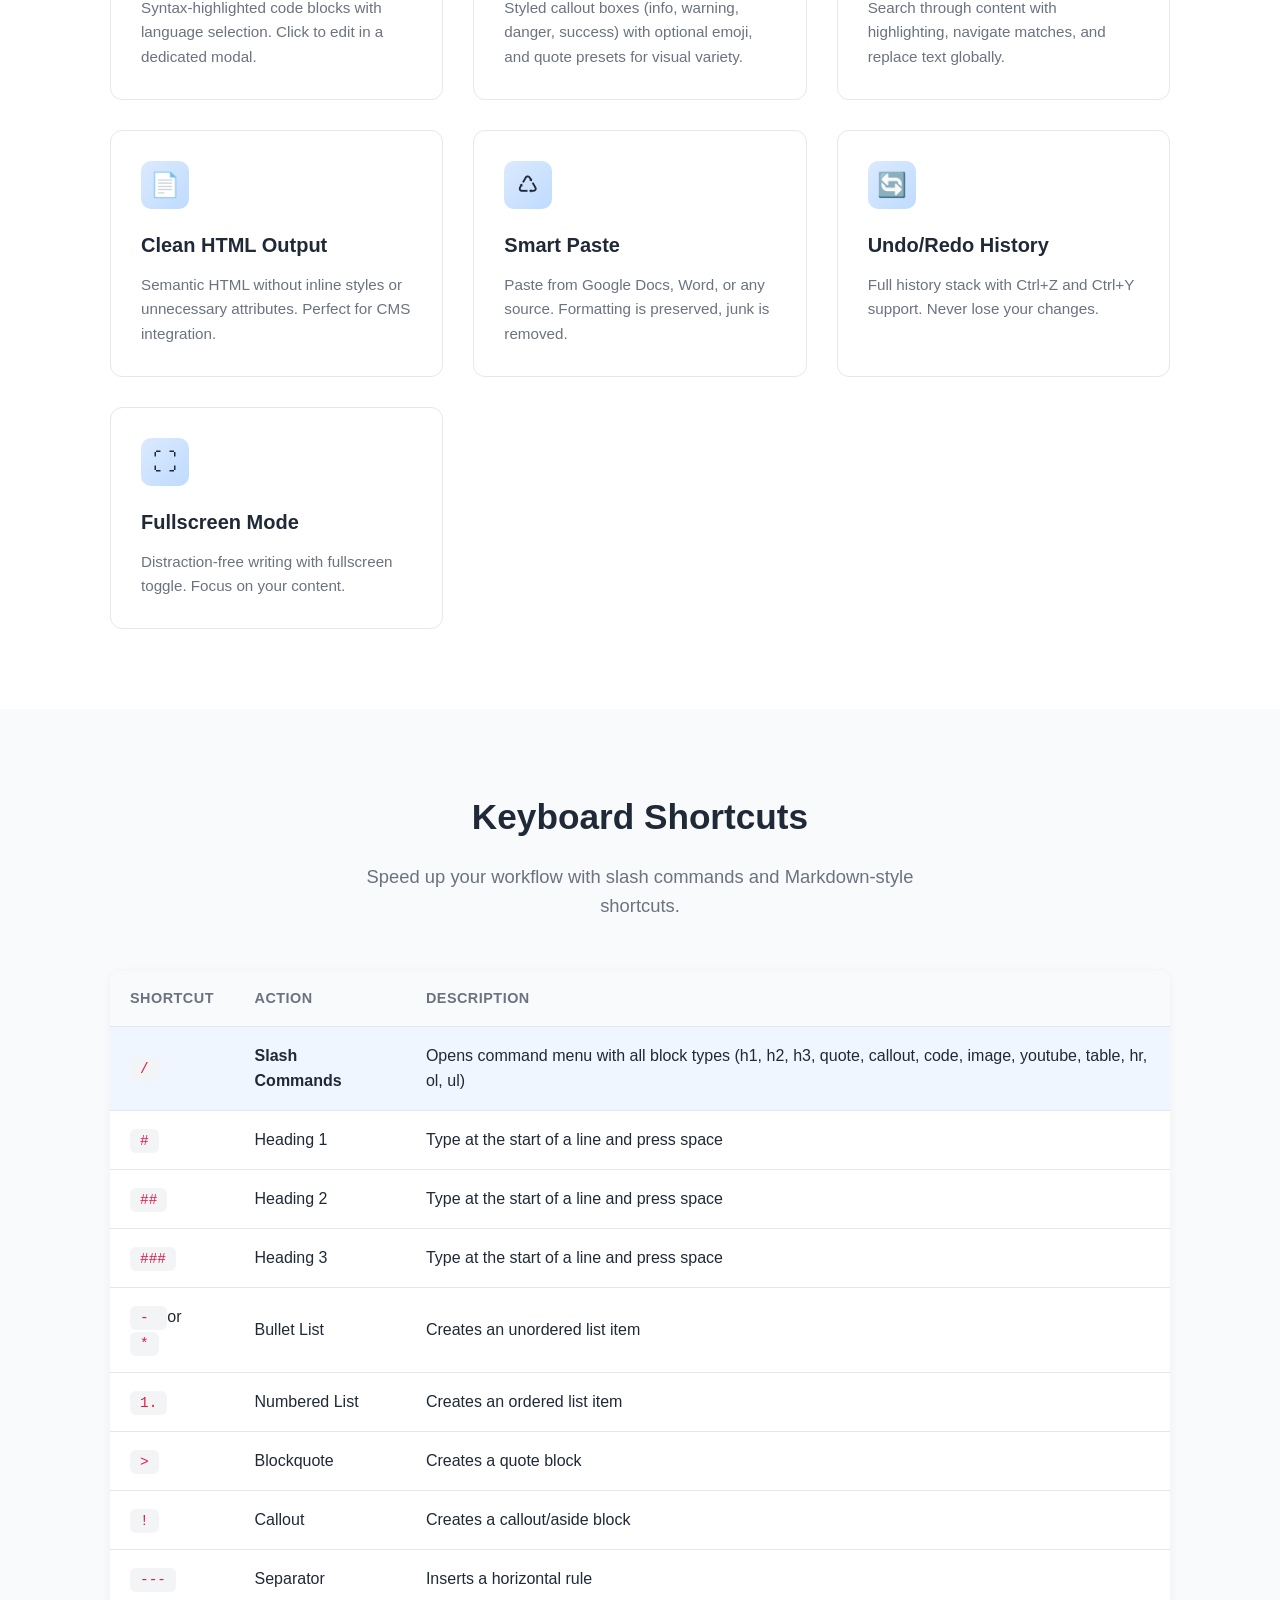
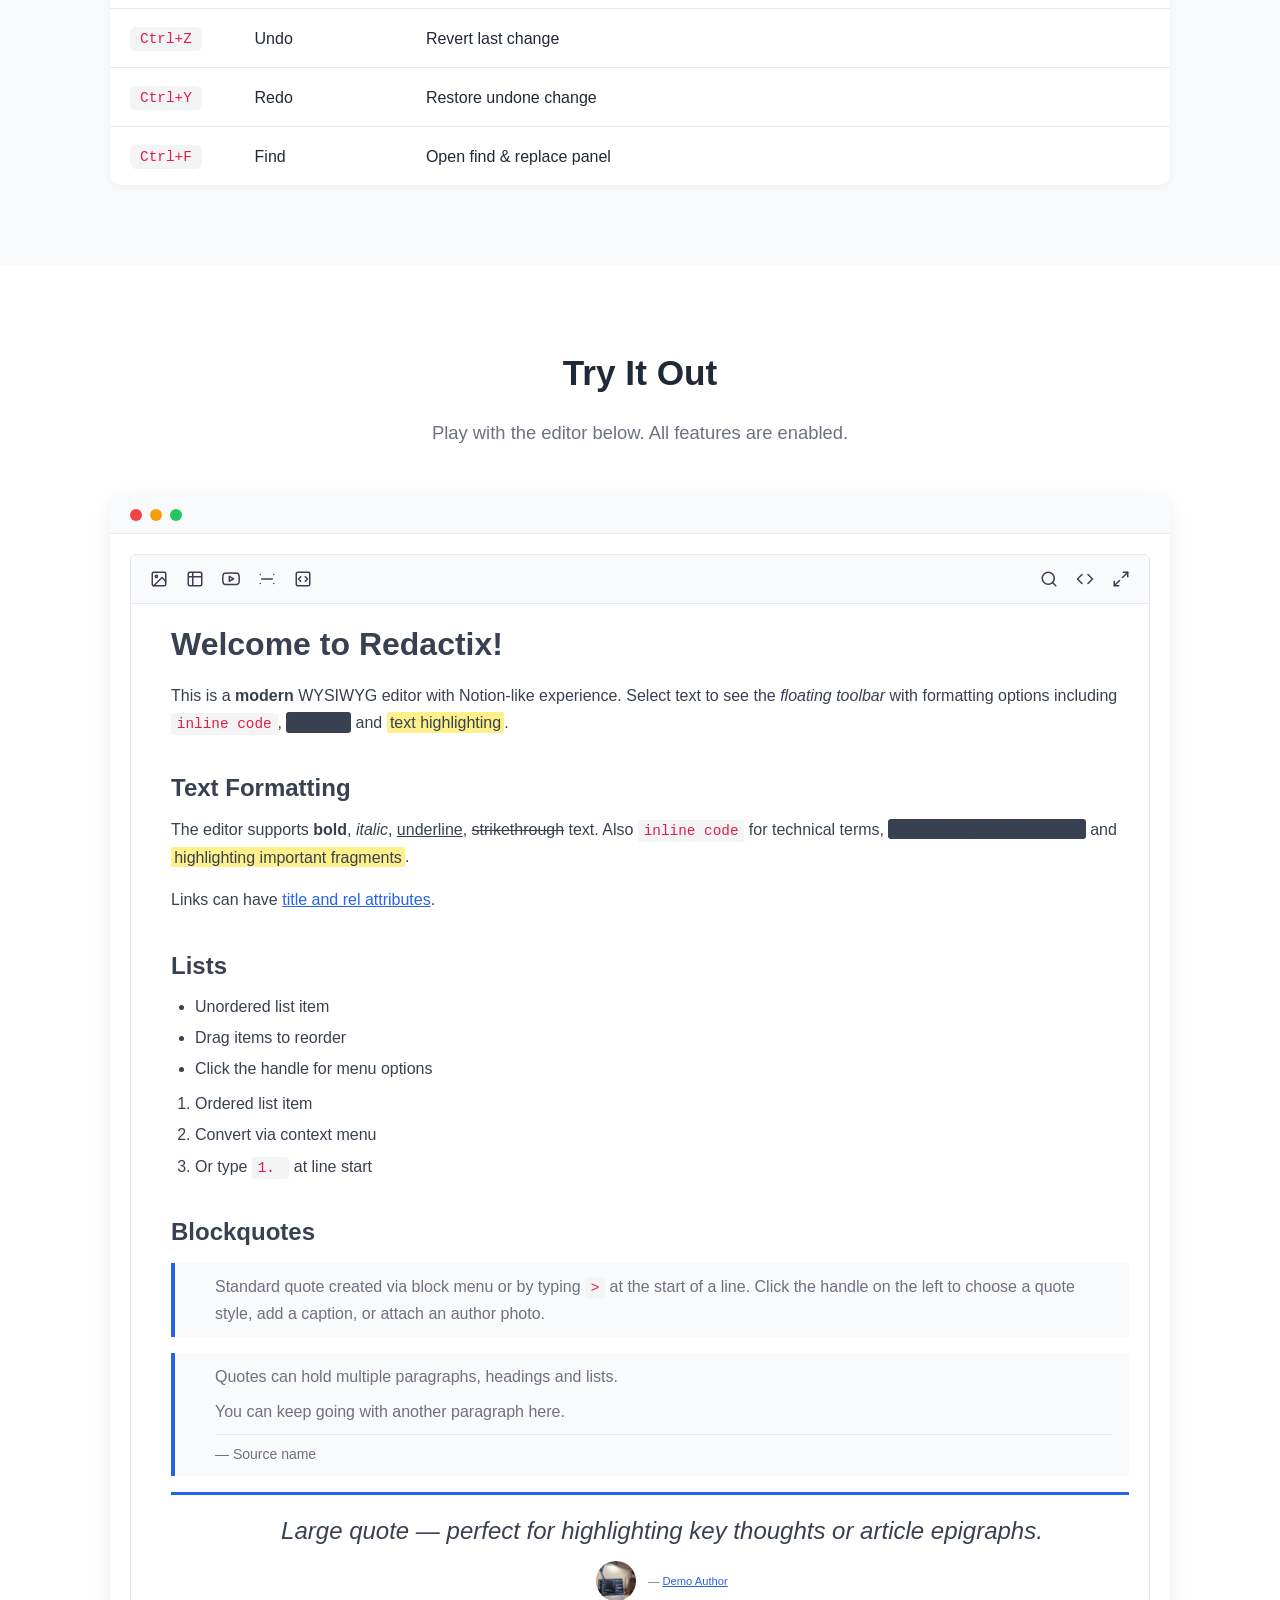
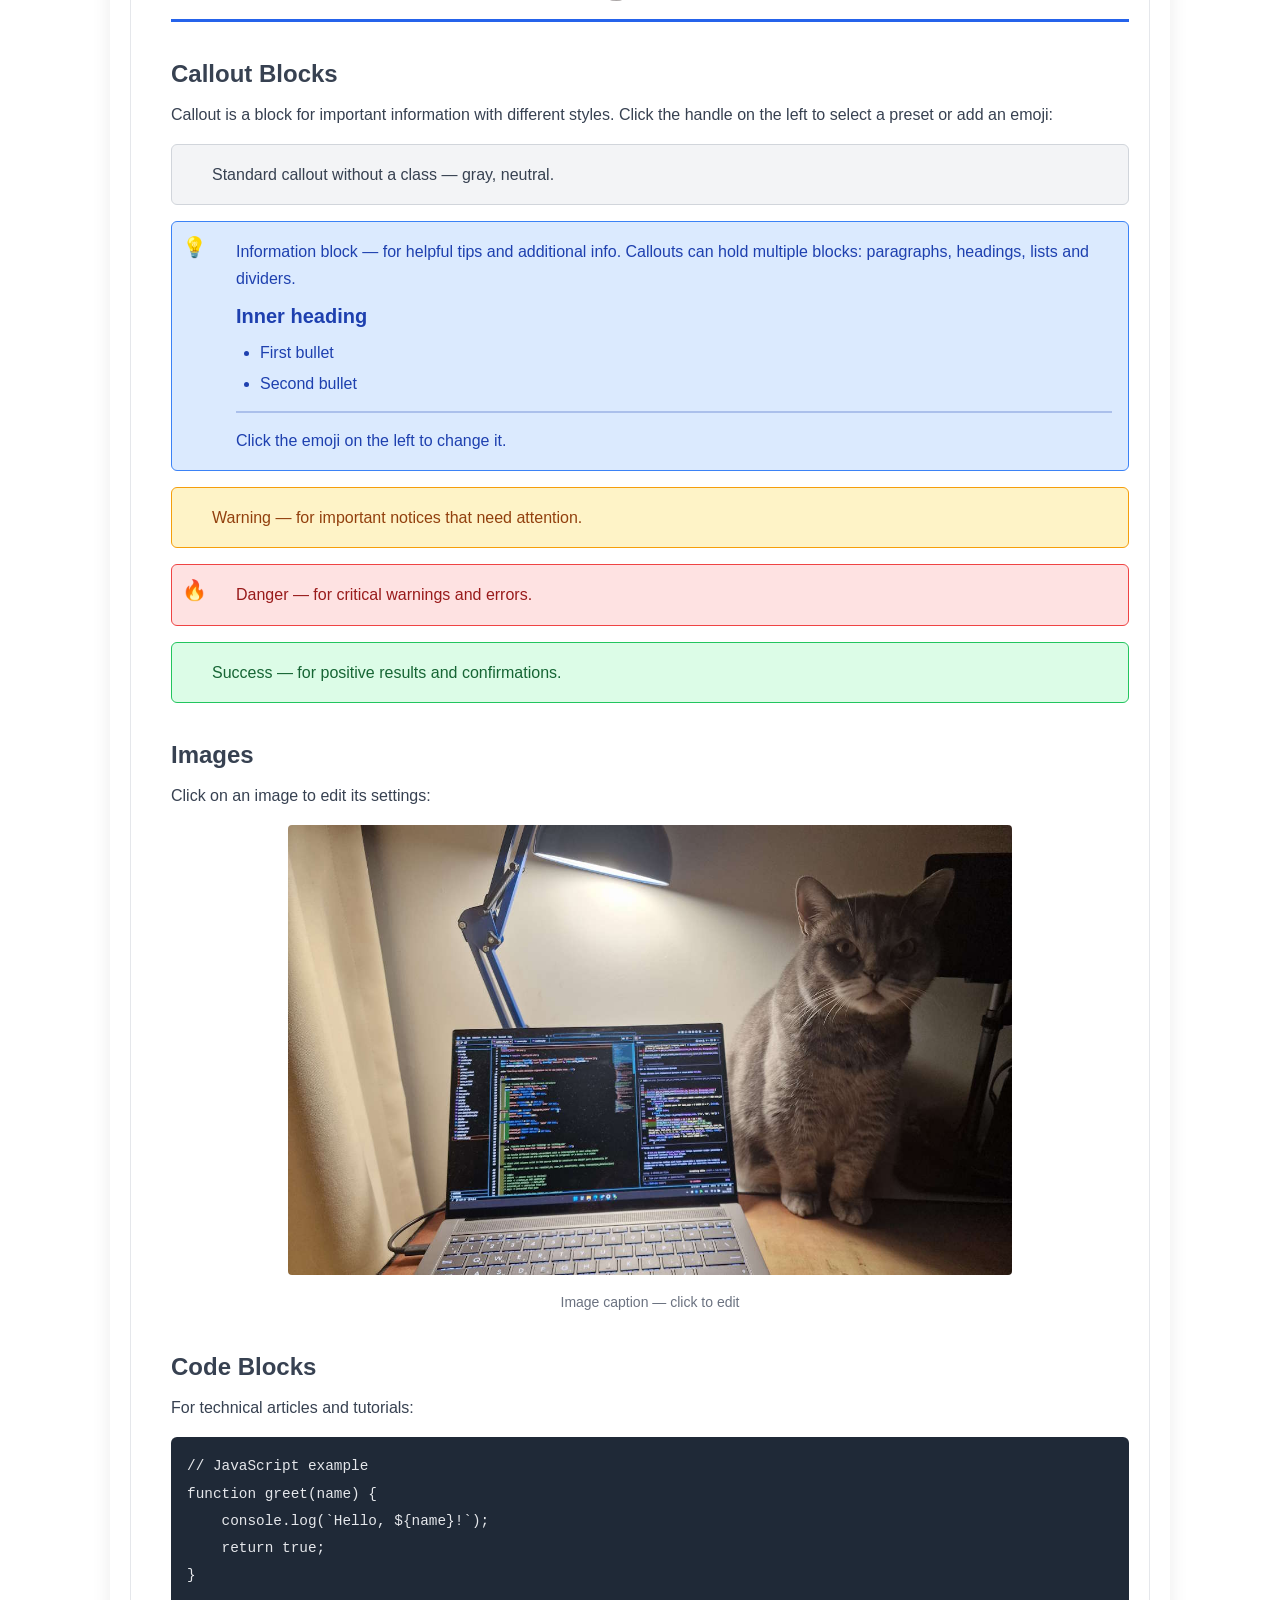
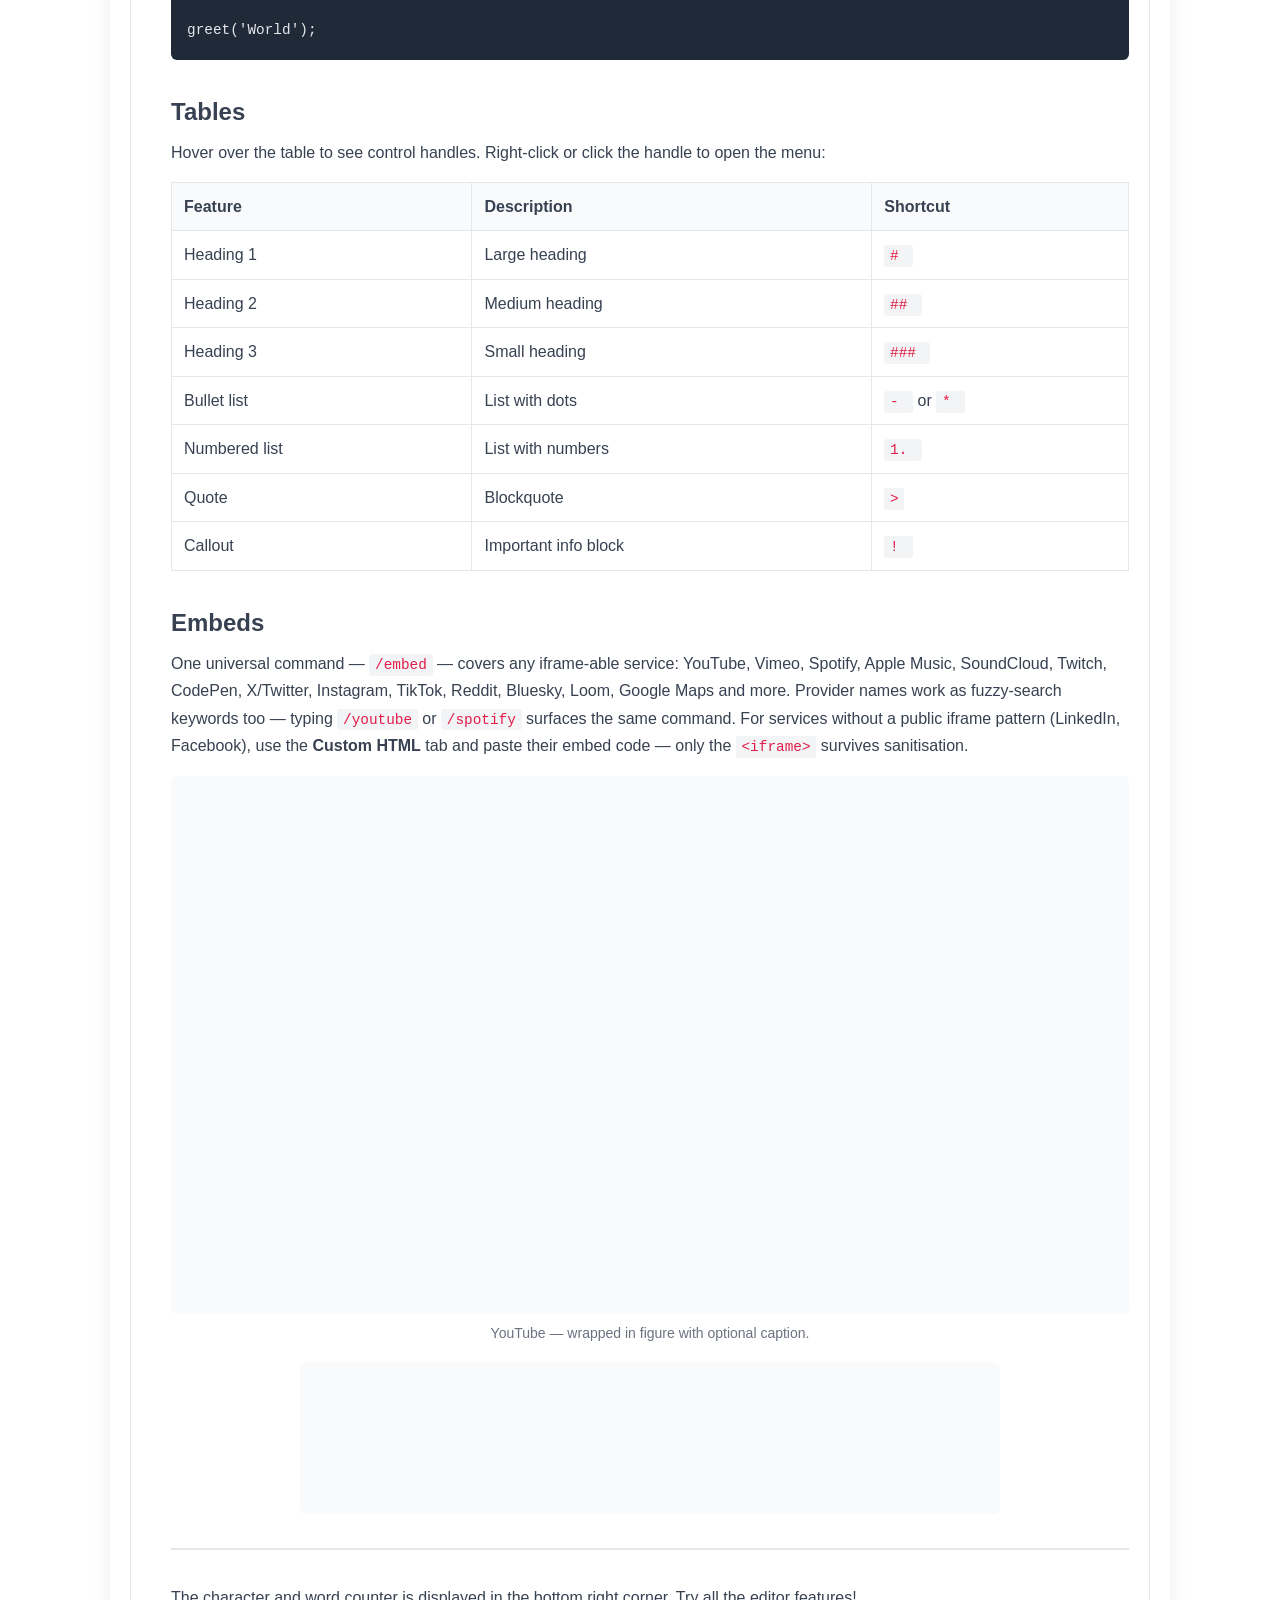
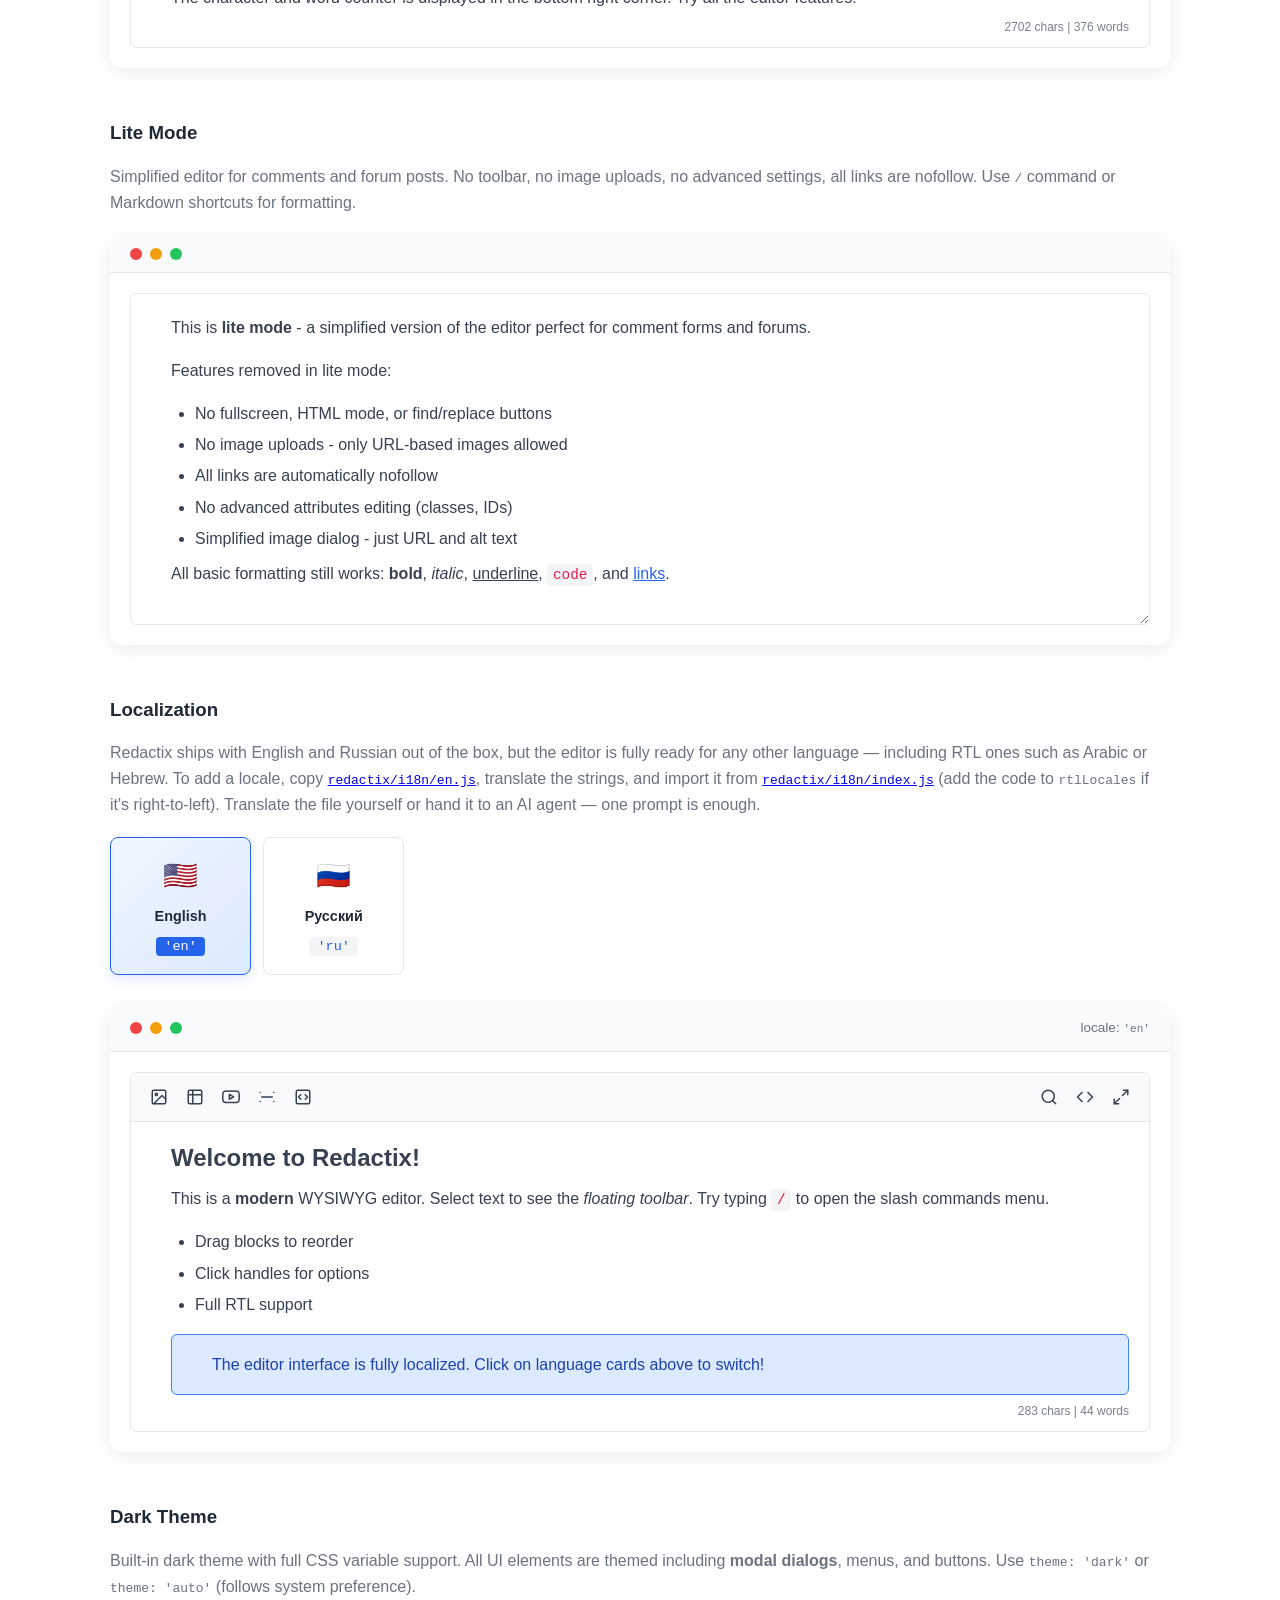
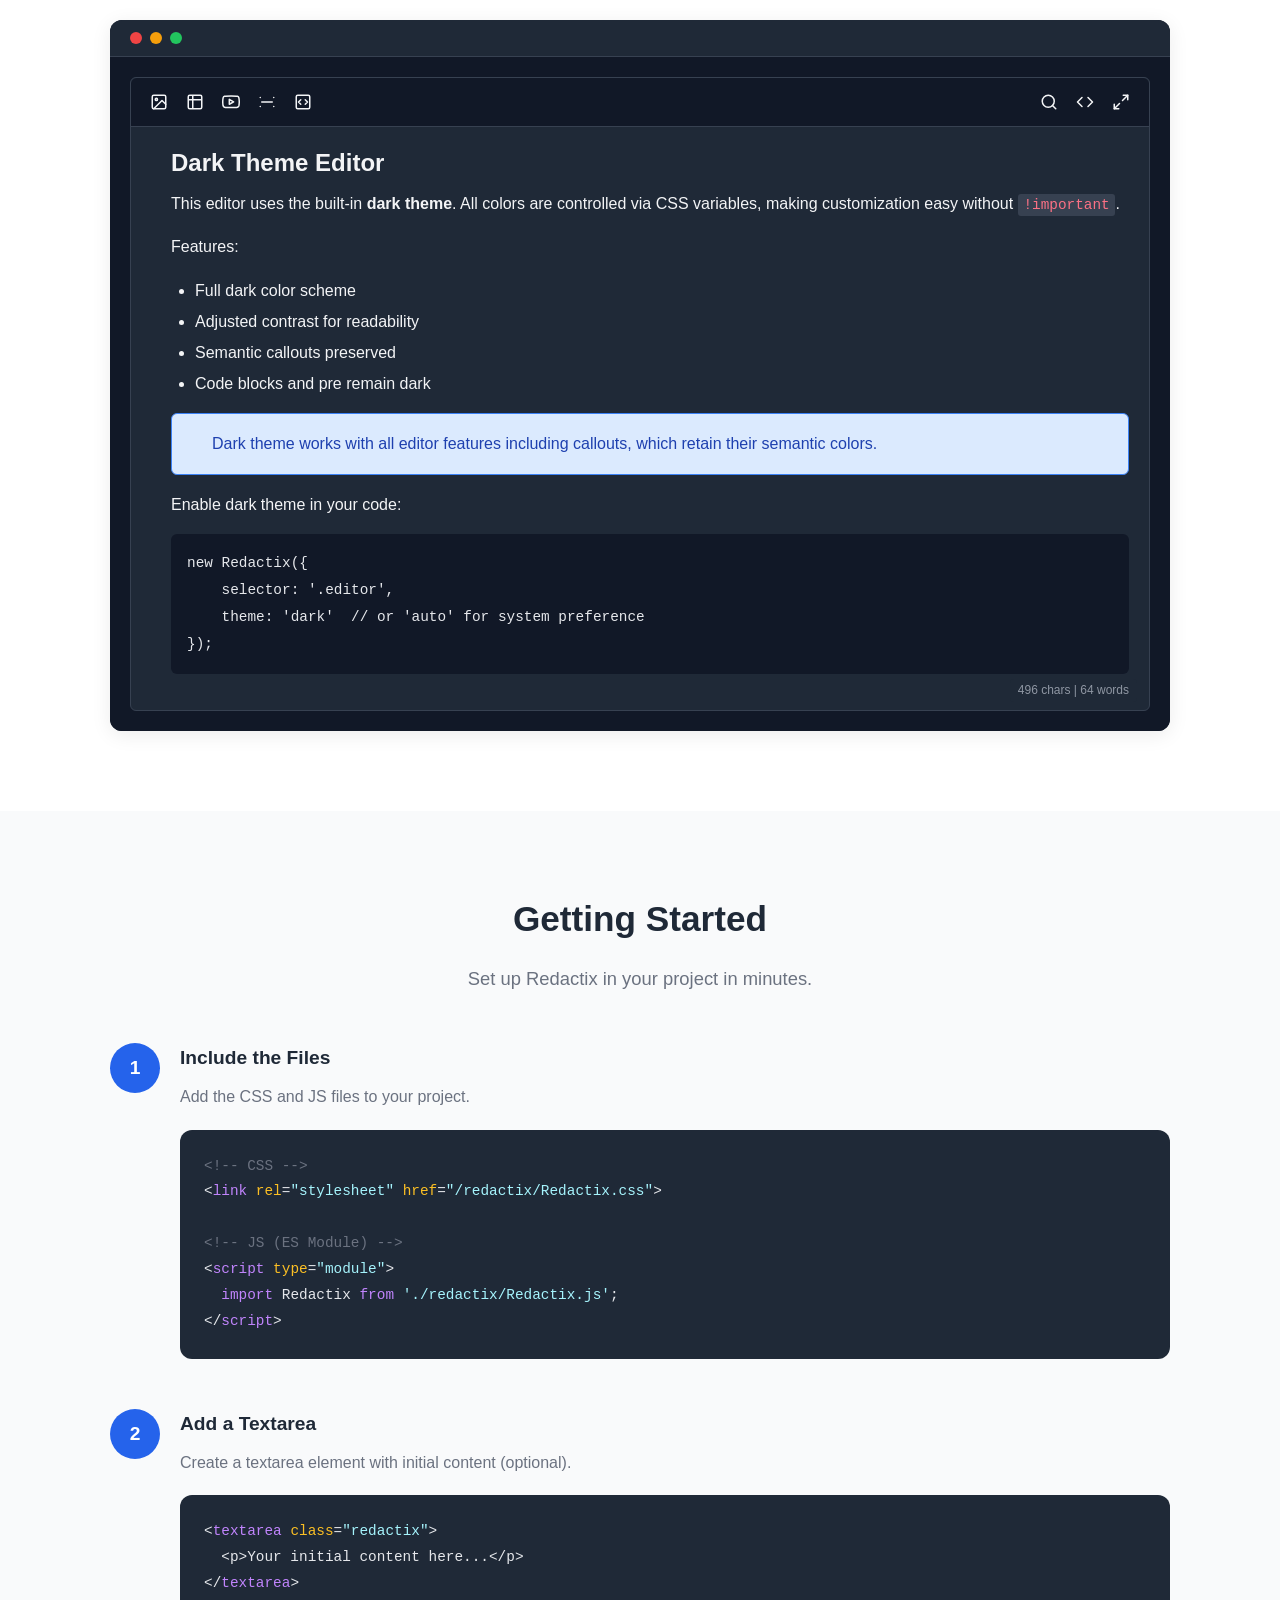
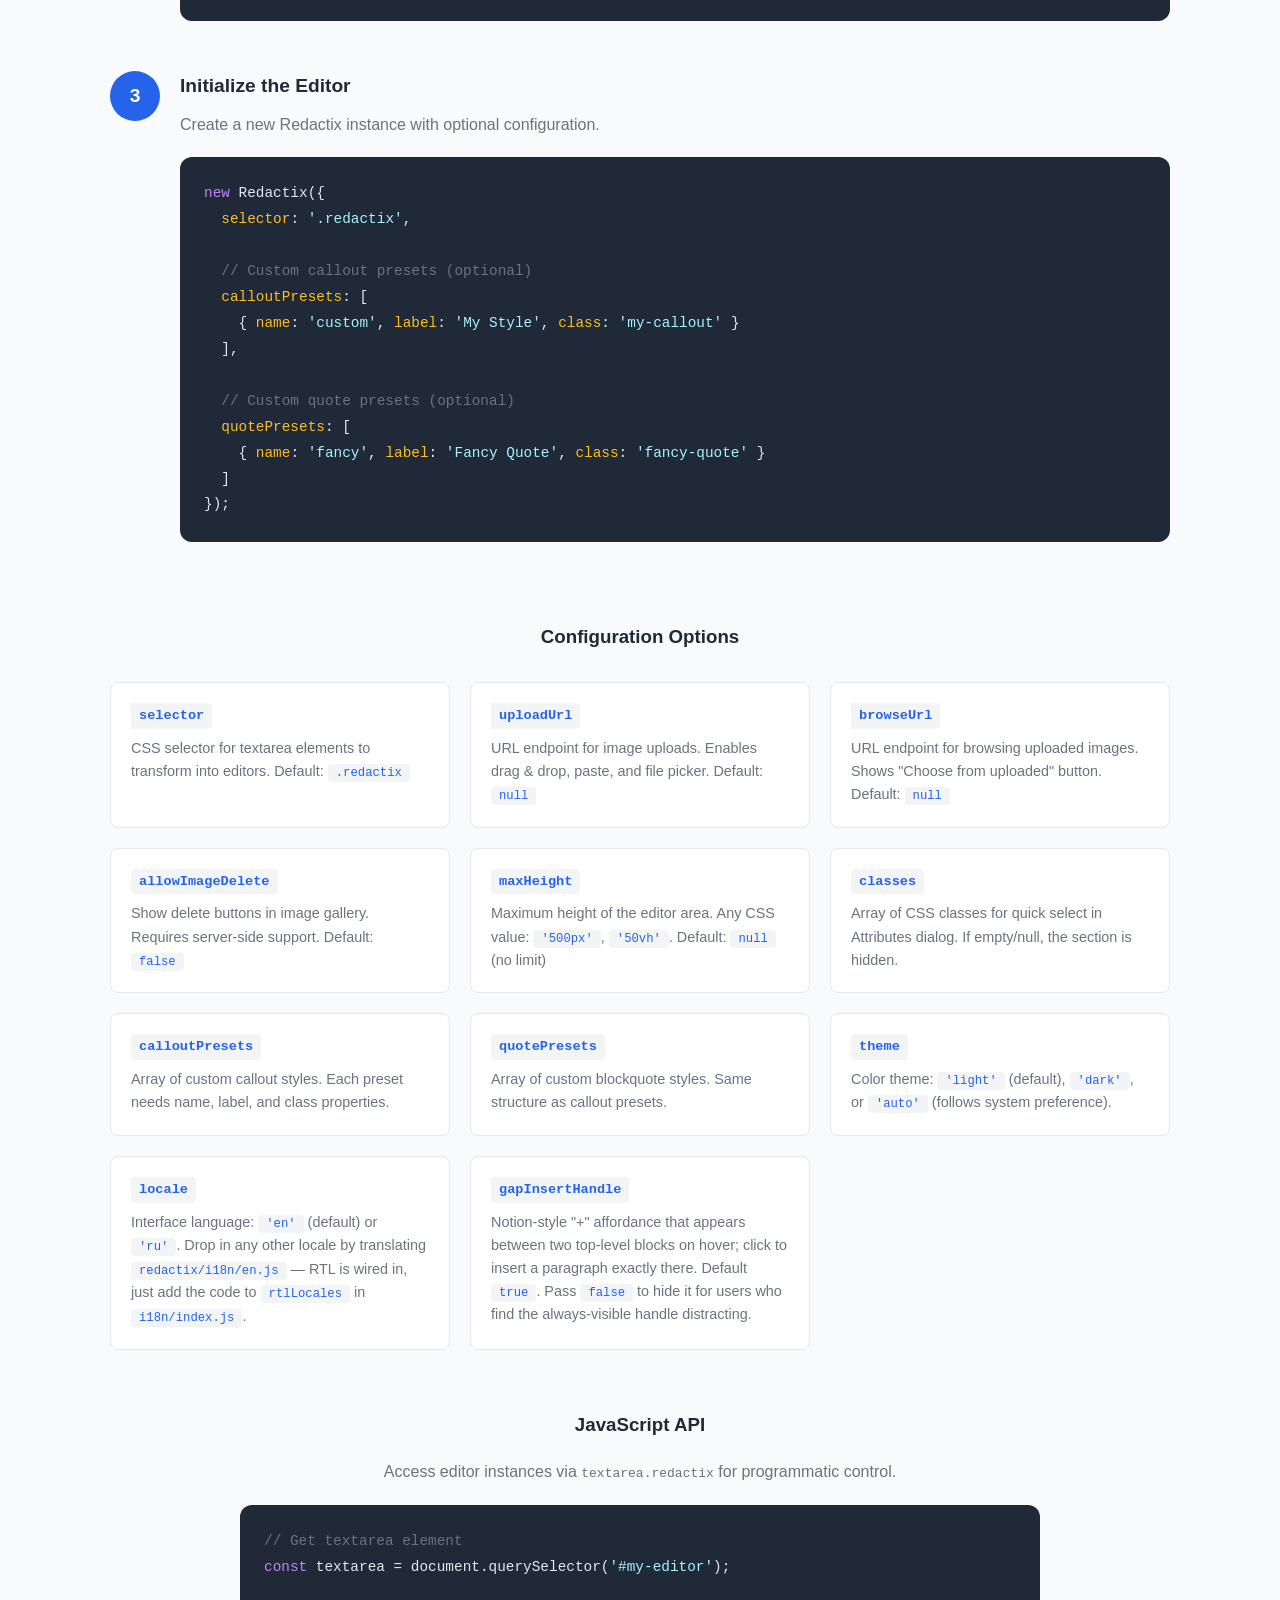
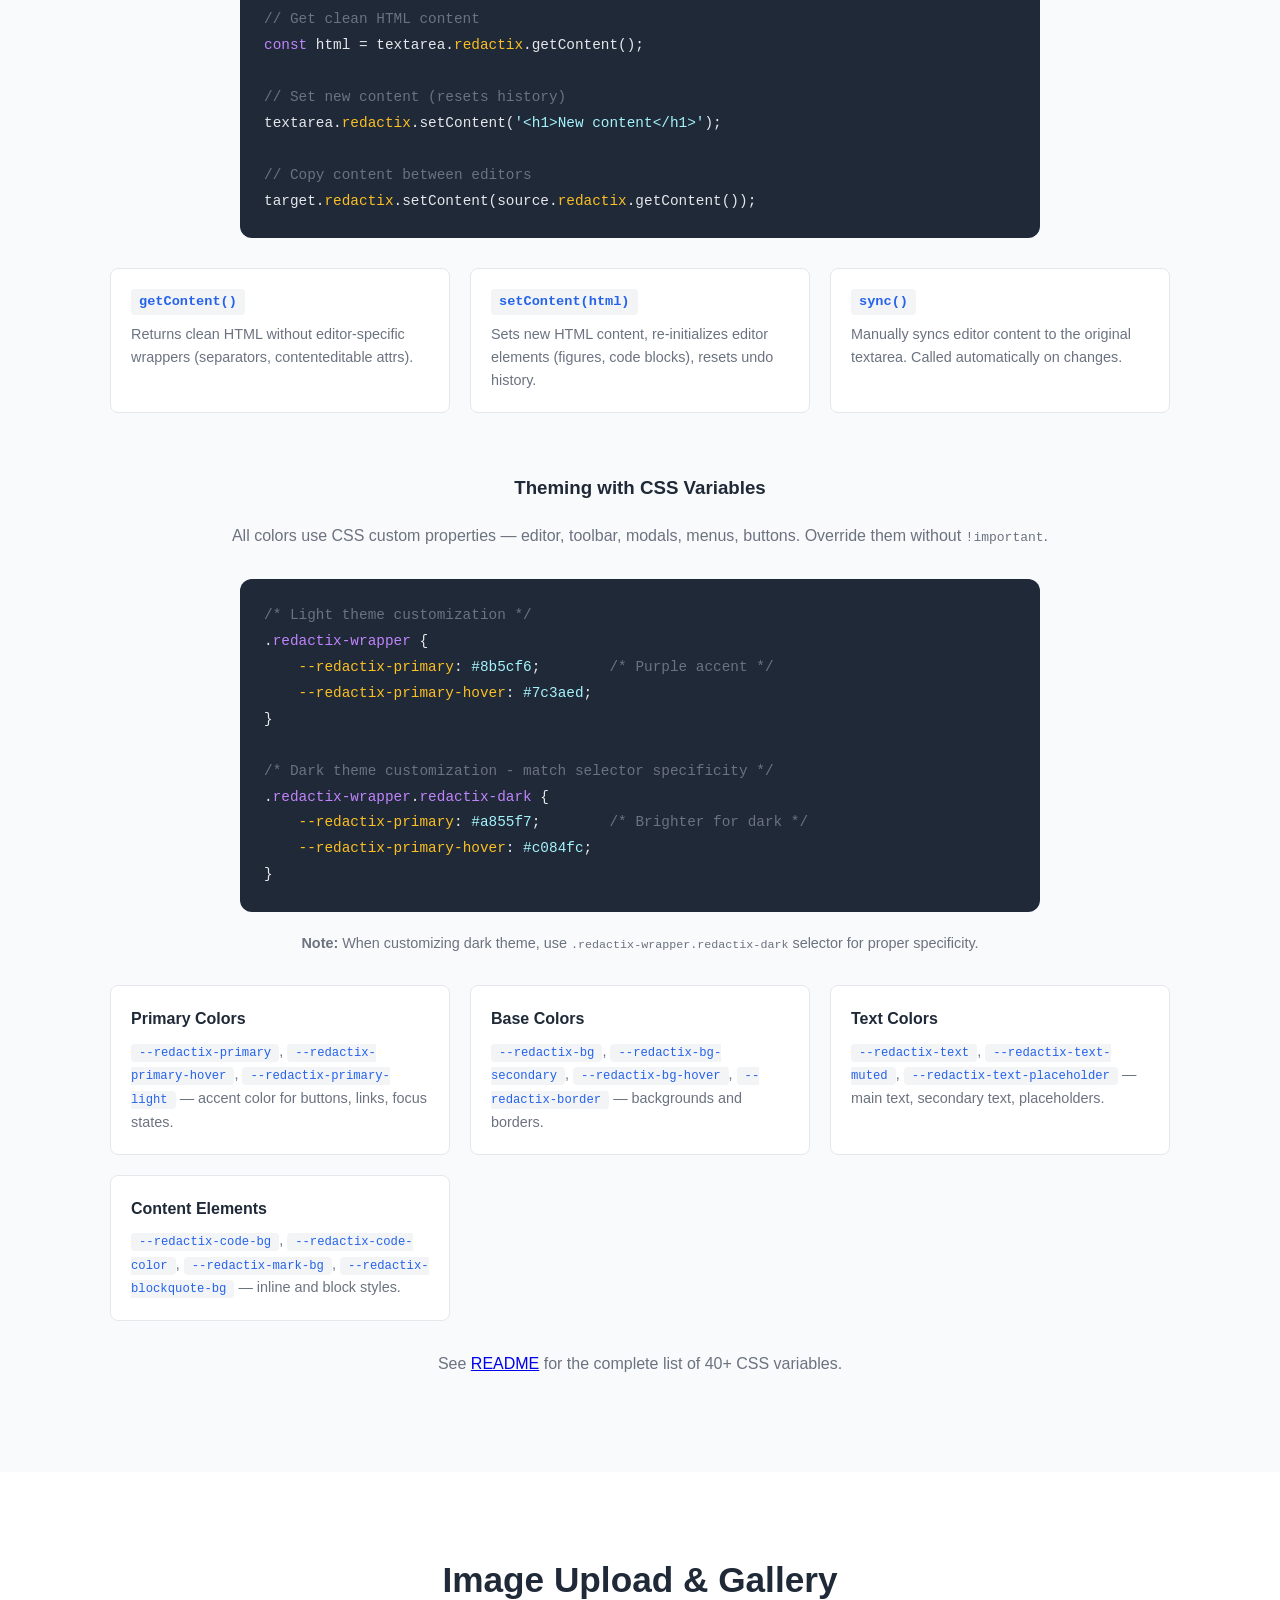
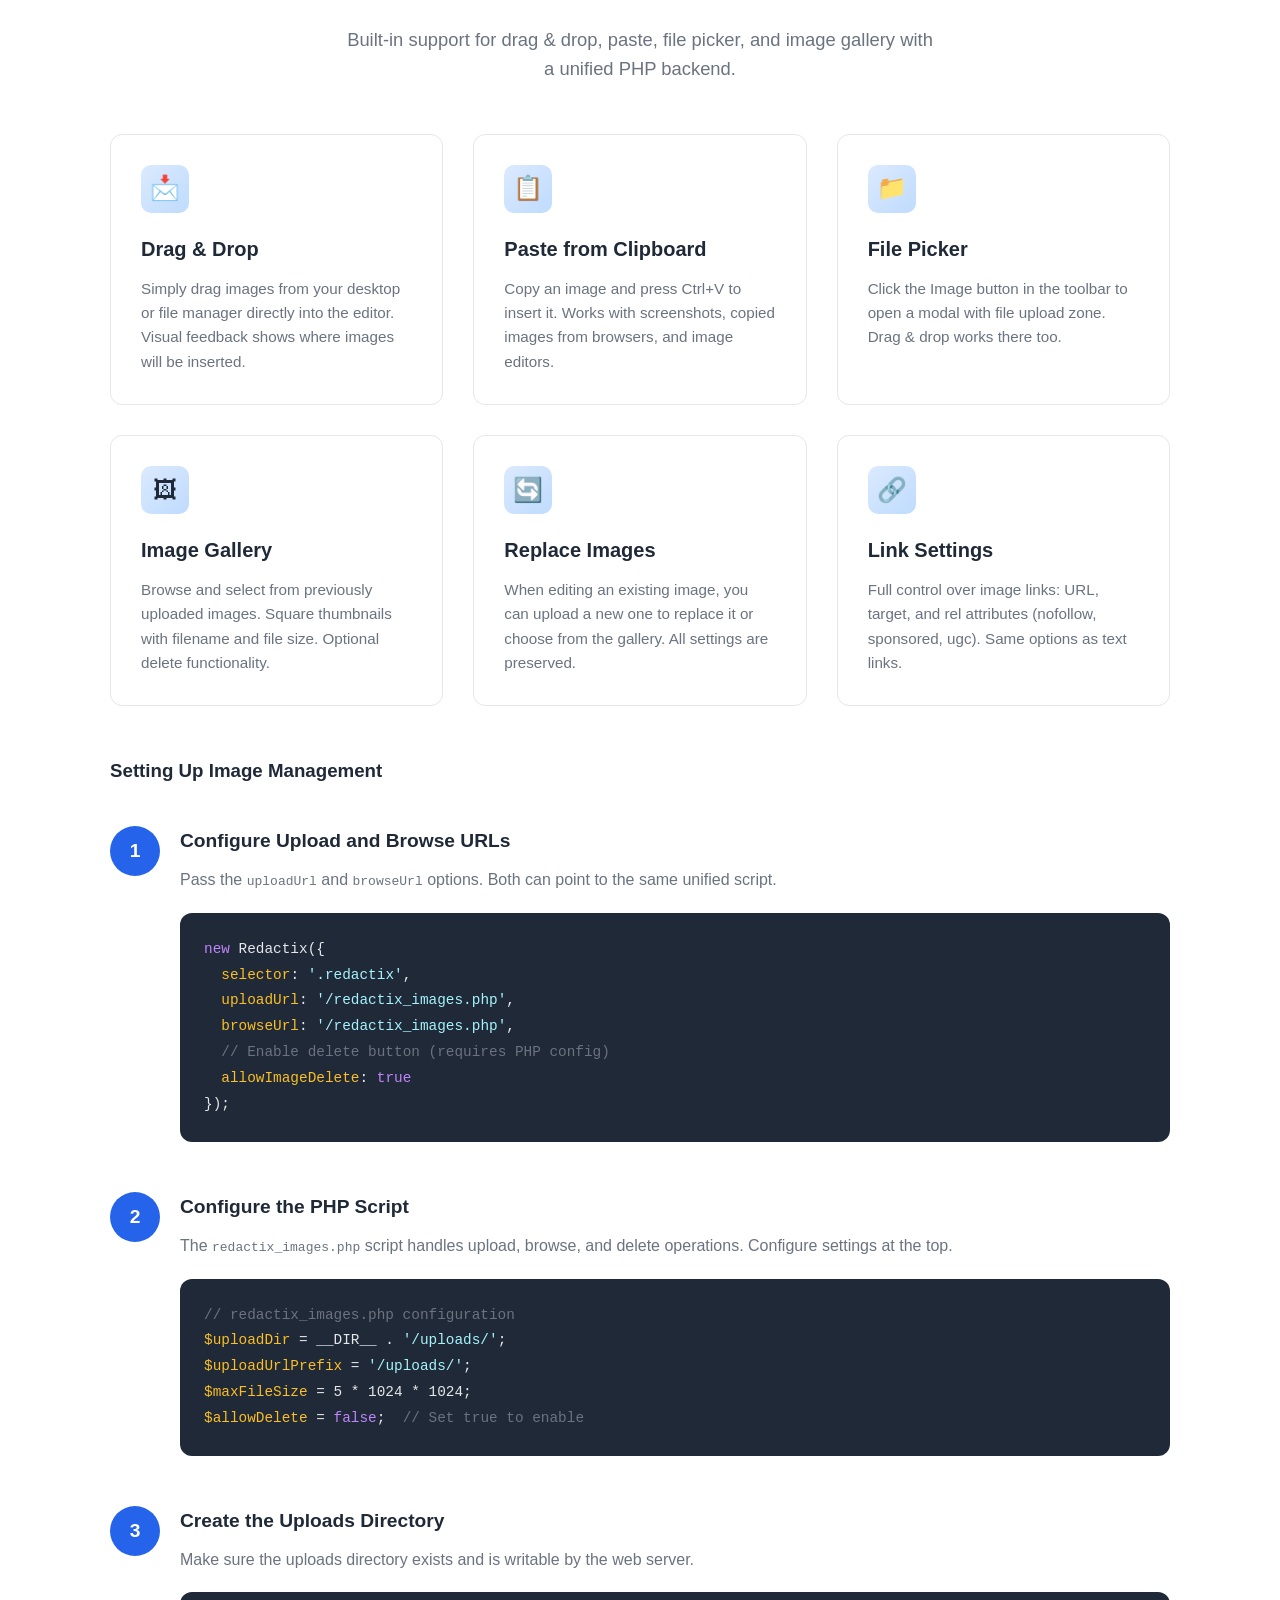
==== commit a6fa7b68: "Improved embed, quote, aside. Improved UI. Fixed bugs." ====
--- a/index.html
+++ b/index.html
@@ -723,6 +723,13 @@
                     <div class="feature-icon">&#128195;</div>
                     <h3>Block Controls</h3>
                     <p>Drag-and-drop blocks, transform types, duplicate, delete. Full control with the handle menu.</p>
+                </div>
+
+                <div class="feature-card">
+                    <div class="feature-icon">&#10133;</div>
+                    <h3>Block Gap Insert</h3>
+                    <p>Hover the gap between two blocks to get a "+" handle — click to drop a fresh paragraph right
+                        there. Toggle off via <code>gapInsertHandle: false</code>.</p>
                 </div>
 
                 <div class="feature-card">
@@ -885,7 +892,7 @@
     return true;
 }
 
-greet('World');</code></pre><h2>Tables</h2><p>Hover over the table to see control handles. Right-click or click the handle to open the menu:</p><table><thead><tr><th>Feature</th><th>Description</th><th>Shortcut</th></tr></thead><tbody><tr><td>Heading 1</td><td>Large heading</td><td><code># </code></td></tr><tr><td>Heading 2</td><td>Medium heading</td><td><code>## </code></td></tr><tr><td>Heading 3</td><td>Small heading</td><td><code>### </code></td></tr><tr><td>Bullet list</td><td>List with dots</td><td><code>- </code> or <code>* </code></td></tr><tr><td>Numbered list</td><td>List with numbers</td><td><code>1. </code></td></tr><tr><td>Quote</td><td>Blockquote</td><td><code>> </code></td></tr><tr><td>Callout</td><td>Important info block</td><td><code>! </code></td></tr></tbody></table><h2>Video</h2><p>YouTube videos automatically become responsive:</p><div class="redactix-video-wrapper"><iframe src="https://www.youtube.com/embed/dQw4w9WgXcQ" frameborder="0" allow="accelerometer; autoplay; clipboard-write; encrypted-media; gyroscope; picture-in-picture" allowfullscreen></iframe></div><hr><p>The character and word counter is displayed in the bottom right corner. Try all the editor features!</p></textarea>
+greet('World');</code></pre><h2>Tables</h2><p>Hover over the table to see control handles. Right-click or click the handle to open the menu:</p><table><thead><tr><th>Feature</th><th>Description</th><th>Shortcut</th></tr></thead><tbody><tr><td>Heading 1</td><td>Large heading</td><td><code># </code></td></tr><tr><td>Heading 2</td><td>Medium heading</td><td><code>## </code></td></tr><tr><td>Heading 3</td><td>Small heading</td><td><code>### </code></td></tr><tr><td>Bullet list</td><td>List with dots</td><td><code>- </code> or <code>* </code></td></tr><tr><td>Numbered list</td><td>List with numbers</td><td><code>1. </code></td></tr><tr><td>Quote</td><td>Blockquote</td><td><code>> </code></td></tr><tr><td>Callout</td><td>Important info block</td><td><code>! </code></td></tr></tbody></table><h2>Embeds</h2><p>One universal command — <code>/embed</code> — covers any iframe-able service: YouTube, Vimeo, Spotify, Apple Music, SoundCloud, Twitch, CodePen, X/Twitter, Instagram, TikTok, Reddit, Bluesky, Loom, Google Maps and more. Provider names work as fuzzy-search keywords too — typing <code>/youtube</code> or <code>/spotify</code> surfaces the same command. For services without a public iframe pattern (LinkedIn, Facebook), use the <strong>Custom HTML</strong> tab and paste their embed code — only the <code>&amp;lt;iframe&amp;gt;</code> survives sanitisation.</p><figure class="redactix-embed" data-provider="youtube" data-aspect="16:9"><div class="redactix-embed-frame"><iframe src="https://www.youtube.com/embed/dQw4w9WgXcQ" allow="accelerometer; autoplay; clipboard-write; encrypted-media; gyroscope; picture-in-picture; web-share" allowfullscreen></iframe></div><figcaption>YouTube — wrapped in figure with optional caption.</figcaption></figure><figure class="redactix-embed" data-provider="spotify" data-aspect="auto" data-height="152"><div class="redactix-embed-frame" style="height:152px"><iframe src="https://open.spotify.com/embed/track/3n3Ppam7vgaVa1iaRUc9Lp" allow="autoplay; clipboard-write; encrypted-media; fullscreen; picture-in-picture" loading="lazy"></iframe></div></figure><hr><p>The character and word counter is displayed in the bottom right corner. Try all the editor features!</p></textarea>
                 </div>
             </div>
             <!-- Lite Mode Demo -->
@@ -908,8 +915,7 @@
 
             <!-- Localization -->
             <h3 style="margin-top: 50px; margin-bottom: 15px;">Localization</h3>
-            <p style="color: var(--landing-text-muted); margin-bottom: 20px;">Redactix supports multiple languages out
-                of the box. Click on a language card to see the editor in action.</p>
+            <p style="color: var(--landing-text-muted); margin-bottom: 20px;">Redactix ships with English and Russian out of the box, but the editor is fully ready for any other language — including RTL ones such as Arabic or Hebrew. To add a locale, copy <a href="redactix/i18n/en.js"><code>redactix/i18n/en.js</code></a>, translate the strings, and import it from <a href="redactix/i18n/index.js"><code>redactix/i18n/index.js</code></a> (add the code to <code>rtlLocales</code> if it's right-to-left). Translate the file yourself or hand it to an AI agent — one prompt is enough.</p>
 
             <div id="lang-cards"
                 style="display: grid; grid-template-columns: repeat(auto-fill, minmax(140px, 1fr)); gap: 12px; margin-bottom: 30px;">
@@ -923,101 +929,6 @@
                     <span style="font-size: 28px;">🇷🇺</span>
                     <div style="font-weight: 600; font-size: 0.9em; margin: 6px 0 4px;">Русский</div>
                     <code style="font-size: 0.85em;">'ru'</code>
-                </div>
-                <div class="config-item lang-card" data-locale="uk" style="text-align: center; padding: 16px 12px;">
-                    <span style="font-size: 28px;">🇺🇦</span>
-                    <div style="font-weight: 600; font-size: 0.9em; margin: 6px 0 4px;">Українська</div>
-                    <code style="font-size: 0.85em;">'uk'</code>
-                </div>
-                <div class="config-item lang-card" data-locale="pl" style="text-align: center; padding: 16px 12px;">
-                    <span style="font-size: 28px;">🇵🇱</span>
-                    <div style="font-weight: 600; font-size: 0.9em; margin: 6px 0 4px;">Polski</div>
-                    <code style="font-size: 0.85em;">'pl'</code>
-                </div>
-                <div class="config-item lang-card" data-locale="de" style="text-align: center; padding: 16px 12px;">
-                    <span style="font-size: 28px;">🇩🇪</span>
-                    <div style="font-weight: 600; font-size: 0.9em; margin: 6px 0 4px;">Deutsch</div>
-                    <code style="font-size: 0.85em;">'de'</code>
-                </div>
-                <div class="config-item lang-card" data-locale="fr" style="text-align: center; padding: 16px 12px;">
-                    <span style="font-size: 28px;">🇫🇷</span>
-                    <div style="font-weight: 600; font-size: 0.9em; margin: 6px 0 4px;">Français</div>
-                    <code style="font-size: 0.85em;">'fr'</code>
-                </div>
-                <div class="config-item lang-card" data-locale="es" style="text-align: center; padding: 16px 12px;">
-                    <span style="font-size: 28px;">🇪🇸</span>
-                    <div style="font-weight: 600; font-size: 0.9em; margin: 6px 0 4px;">Español</div>
-                    <code style="font-size: 0.85em;">'es'</code>
-                </div>
-                <div class="config-item lang-card" data-locale="pt" style="text-align: center; padding: 16px 12px;">
-                    <span style="font-size: 28px;">🇧🇷</span>
-                    <div style="font-weight: 600; font-size: 0.9em; margin: 6px 0 4px;">Português</div>
-                    <code style="font-size: 0.85em;">'pt'</code>
-                </div>
-                <div class="config-item lang-card" data-locale="sr" style="text-align: center; padding: 16px 12px;">
-                    <span style="font-size: 28px;">🇷🇸</span>
-                    <div style="font-weight: 600; font-size: 0.9em; margin: 6px 0 4px;">Srpski</div>
-                    <code style="font-size: 0.85em;">'sr'</code>
-                </div>
-                <div class="config-item lang-card" data-locale="ka" style="text-align: center; padding: 16px 12px;">
-                    <span style="font-size: 28px;">🇬🇪</span>
-                    <div style="font-weight: 600; font-size: 0.9em; margin: 6px 0 4px;">ქართული</div>
-                    <code style="font-size: 0.85em;">'ka'</code>
-                </div>
-                <div class="config-item lang-card" data-locale="vi" style="text-align: center; padding: 16px 12px;">
-                    <span style="font-size: 28px;">🇻🇳</span>
-                    <div style="font-weight: 600; font-size: 0.9em; margin: 6px 0 4px;">Tiếng Việt</div>
-                    <code style="font-size: 0.85em;">'vi'</code>
-                </div>
-                <div class="config-item lang-card" data-locale="th" style="text-align: center; padding: 16px 12px;">
-                    <span style="font-size: 28px;">🇹🇭</span>
-                    <div style="font-weight: 600; font-size: 0.9em; margin: 6px 0 4px;">ไทย</div>
-                    <code style="font-size: 0.85em;">'th'</code>
-                </div>
-                <div class="config-item lang-card" data-locale="sw" style="text-align: center; padding: 16px 12px;">
-                    <span style="font-size: 28px;">🇰🇪</span>
-                    <div style="font-weight: 600; font-size: 0.9em; margin: 6px 0 4px;">Kiswahili</div>
-                    <code style="font-size: 0.85em;">'sw'</code>
-                </div>
-                <div class="config-item lang-card" data-locale="tr" style="text-align: center; padding: 16px 12px;">
-                    <span style="font-size: 28px;">🇹🇷</span>
-                    <div style="font-weight: 600; font-size: 0.9em; margin: 6px 0 4px;">Türkçe</div>
-                    <code style="font-size: 0.85em;">'tr'</code>
-                </div>
-                <div class="config-item lang-card" data-locale="ar" style="text-align: center; padding: 16px 12px;">
-                    <span style="font-size: 28px;">🇸🇦</span>
-                    <div style="font-weight: 600; font-size: 0.9em; margin: 6px 0 4px;">العربية</div>
-                    <code style="font-size: 0.85em;">'ar'</code>
-                </div>
-                <div class="config-item lang-card" data-locale="he" style="text-align: center; padding: 16px 12px;">
-                    <span style="font-size: 28px;">🇮🇱</span>
-                    <div style="font-weight: 600; font-size: 0.9em; margin: 6px 0 4px;">עברית</div>
-                    <code style="font-size: 0.85em;">'he'</code>
-                </div>
-                <div class="config-item lang-card" data-locale="ja" style="text-align: center; padding: 16px 12px;">
-                    <span style="font-size: 28px;">🇯🇵</span>
-                    <div style="font-weight: 600; font-size: 0.9em; margin: 6px 0 4px;">日本語</div>
-                    <code style="font-size: 0.85em;">'ja'</code>
-                </div>
-                <div class="config-item lang-card" data-locale="ko" style="text-align: center; padding: 16px 12px;">
-                    <span style="font-size: 28px;">🇰🇷</span>
-                    <div style="font-weight: 600; font-size: 0.9em; margin: 6px 0 4px;">한국어</div>
-                    <code style="font-size: 0.85em;">'ko'</code>
-                </div>
-                <div class="config-item lang-card" data-locale="zh" style="text-align: center; padding: 16px 12px;">
-                    <span style="font-size: 28px;">🇨🇳</span>
-                    <div style="font-weight: 600; font-size: 0.9em; margin: 6px 0 4px;">中文</div>
-                    <code style="font-size: 0.85em;">'zh'</code>
-                </div>
-                <div class="config-item lang-card" data-locale="kk" style="text-align: center; padding: 16px 12px;">
-                    <span style="font-size: 28px;">🇰🇿</span>
-                    <div style="font-weight: 600; font-size: 0.9em; margin: 6px 0 4px;">Қазақша</div>
-                    <code style="font-size: 0.85em;">'kk'</code>
-                </div>
-                <div class="config-item lang-card" data-locale="uz" style="text-align: center; padding: 16px 12px;">
-                    <span style="font-size: 28px;">🇺🇿</span>
-                    <div style="font-weight: 600; font-size: 0.9em; margin: 6px 0 4px;">O'zbek</div>
-                    <code style="font-size: 0.85em;">'uz'</code>
                 </div>
             </div>
 
@@ -1167,12 +1078,16 @@
                 </div>
                 <div class="config-item">
                     <h4><code>locale</code></h4>
-                    <p>Interface language: <code>'en'</code>, <code>'ru'</code>, <code>'uk'</code>, <code>'pl'</code>,
-                        <code>'de'</code>, <code>'fr'</code>, <code>'es'</code>, <code>'pt'</code>, <code>'sr'</code>,
-                        <code>'ka'</code>, <code>'vi'</code>, <code>'th'</code>, <code>'sw'</code>, <code>'tr'</code>,
-                        <code>'ar'</code>, <code>'he'</code>, <code>'ja'</code>, <code>'ko'</code>, <code>'zh'</code>,
-                        <code>'kk'</code>, <code>'uz'</code>. RTL languages (ar, he) auto-detect.
+                    <p>Interface language: <code>'en'</code> (default) or <code>'ru'</code>. Drop in any other locale by
+                        translating <code>redactix/i18n/en.js</code> — RTL is wired in, just add the code to
+                        <code>rtlLocales</code> in <code>i18n/index.js</code>.
                     </p>
+                </div>
+                <div class="config-item">
+                    <h4><code>gapInsertHandle</code></h4>
+                    <p>Notion-style "+" affordance that appears between two top-level blocks on hover; click to insert
+                        a paragraph exactly there. Default <code>true</code>. Pass <code>false</code> to hide it for
+                        users who find the always-visible handle distracting.</p>
                 </div>
             </div>
 
@@ -1537,7 +1452,7 @@
     <!-- Footer -->
     <footer class="footer">
         <p>Redactix is open source software. <a href="https://github.com/fedorananin/redactix">View on GitHub</a></p>
-        <p style="margin-top: 8px; font-size: 0.9em;">MIT License &copy; 2025</p>
+        <p style="margin-top: 8px; font-size: 0.9em;">MIT License &copy; 2025–2026</p>
     </footer>
 
     <!-- Initialize Editor -->
@@ -1580,26 +1495,7 @@
         // Localization demo
         const localeContent = {
             en: '<h2>Welcome to Redactix!</h2><p>This is a <b>modern</b> WYSIWYG editor. Select text to see the <i>floating toolbar</i>. Try typing <code>/</code> to open the slash commands menu.</p><ul><li>Drag blocks to reorder</li><li>Click handles for options</li><li>Full RTL support</li></ul><aside class="information">The editor interface is fully localized. Click on language cards above to switch!</aside>',
-            ru: '<h2>Добро пожаловать в Redactix!</h2><p>Это <b>современный</b> WYSIWYG-редактор. Выделите текст, чтобы увидеть <i>всплывающую панель</i>. Попробуйте ввести <code>/</code> для открытия меню команд.</p><ul><li>Перетаскивайте блоки для сортировки</li><li>Нажмите на ручку для опций</li><li>Полная поддержка RTL</li></ul><aside class="information">Интерфейс редактора полностью локализован. Нажмите на карточки языков выше для переключения!</aside>',
-            uk: '<h2>Ласкаво просимо до Redactix!</h2><p>Це <b>сучасний</b> WYSIWYG-редактор. Виділіть текст, щоб побачити <i>спливаючу панель</i>. Спробуйте ввести <code>/</code> для відкриття меню команд.</p><ul><li>Перетягуйте блоки для сортування</li><li>Натисніть на ручку для опцій</li><li>Повна підтримка RTL</li></ul><aside class="information">Інтерфейс редактора повністю локалізовано. Натисніть на картки мов вище для перемикання!</aside>',
-            pl: '<h2>Witaj w Redactix!</h2><p>To <b>nowoczesny</b> edytor WYSIWYG. Zaznacz tekst, aby zobaczyć <i>pływający pasek narzędzi</i>. Wpisz <code>/</code>, aby otworzyć menu poleceń.</p><ul><li>Przeciągaj bloki, aby zmienić kolejność</li><li>Kliknij uchwyt, aby zobaczyć opcje</li><li>Pełna obsługa RTL</li></ul><aside class="information">Interfejs edytora jest w pełni zlokalizowany. Kliknij karty języków powyżej, aby przełączyć!</aside>',
-            de: '<h2>Willkommen bei Redactix!</h2><p>Dies ist ein <b>moderner</b> WYSIWYG-Editor. Markieren Sie Text, um die <i>schwebende Symbolleiste</i> zu sehen. Geben Sie <code>/</code> ein, um das Befehlsmenü zu öffnen.</p><ul><li>Blöcke per Drag & Drop neu anordnen</li><li>Auf Griff klicken für Optionen</li><li>Volle RTL-Unterstützung</li></ul><aside class="information">Die Editor-Oberfläche ist vollständig lokalisiert. Klicken Sie auf die Sprachkarten oben, um zu wechseln!</aside>',
-            fr: '<h2>Bienvenue dans Redactix!</h2><p>Ceci est un éditeur WYSIWYG <b>moderne</b>. Sélectionnez du texte pour voir la <i>barre d\'outils flottante</i>. Tapez <code>/</code> pour ouvrir le menu des commandes.</p><ul><li>Glissez les blocs pour réorganiser</li><li>Cliquez sur la poignée pour les options</li><li>Support RTL complet</li></ul><aside class="information">L\'interface de l\'éditeur est entièrement localisée. Cliquez sur les cartes de langue ci-dessus pour changer!</aside>',
-            es: '<h2>¡Bienvenido a Redactix!</h2><p>Este es un editor WYSIWYG <b>moderno</b>. Selecciona texto para ver la <i>barra de herramientas flotante</i>. Escribe <code>/</code> para abrir el menú de comandos.</p><ul><li>Arrastra bloques para reordenar</li><li>Haz clic en el controlador para opciones</li><li>Soporte RTL completo</li></ul><aside class="information">La interfaz del editor está completamente localizada. ¡Haz clic en las tarjetas de idioma arriba para cambiar!</aside>',
-            pt: '<h2>Bem-vindo ao Redactix!</h2><p>Este é um editor WYSIWYG <b>moderno</b>. Selecione texto para ver a <i>barra de ferramentas flutuante</i>. Digite <code>/</code> para abrir o menu de comandos.</p><ul><li>Arraste blocos para reordenar</li><li>Clique na alça para opções</li><li>Suporte RTL completo</li></ul><aside class="information">A interface do editor está totalmente localizada. Clique nos cartões de idioma acima para mudar!</aside>',
-            sr: '<h2>Dobrodošli u Redactix!</h2><p>Ovo je <b>moderan</b> WYSIWYG editor. Izaberite tekst da vidite <i>lebdeću traku sa alatkama</i>. Ukucajte <code>/</code> da otvorite meni komandi.</p><ul><li>Prevucite blokove za preuređivanje</li><li>Kliknite na ručku za opcije</li><li>Puna RTL podrška</li></ul><aside class="information">Interfejs editora je u potpunosti lokalizovan. Kliknite na kartice jezika iznad da biste promenili!</aside>',
-            ka: '<h2>კეთილი იყოს თქვენი მობრძანება Redactix-ში!</h2><p>ეს არის <b>თანამედროვე</b> WYSIWYG რედაქტორი. აირჩიეთ ტექსტი <i>მცურავი ხელსაწყოთა ზოლის</i> სანახავად. აკრიფეთ <code>/</code> ბრძანებების მენიუს გასახსნელად.</p><ul><li>გადაათრიეთ ბლოკები გადასალაგებლად</li><li>დააჭირეთ სახელურს პარამეტრებისთვის</li><li>სრული RTL მხარდაჭერა</li></ul><aside class="information">რედაქტორის ინტერფეისი სრულად ლოკალიზებულია. დააჭირეთ ენის ბარათებს ზემოთ გადასართავად!</aside>',
-            vi: '<h2>Chào mừng đến với Redactix!</h2><p>Đây là trình soạn thảo WYSIWYG <b>hiện đại</b>. Chọn văn bản để xem <i>thanh công cụ nổi</i>. Nhập <code>/</code> để mở menu lệnh.</p><ul><li>Kéo các khối để sắp xếp lại</li><li>Nhấp vào tay cầm để xem tùy chọn</li><li>Hỗ trợ RTL đầy đủ</li></ul><aside class="information">Giao diện trình soạn thảo được bản địa hóa hoàn toàn. Nhấp vào thẻ ngôn ngữ ở trên để chuyển đổi!</aside>',
-            th: '<h2>ยินดีต้อนรับสู่ Redactix!</h2><p>นี่คือโปรแกรมแก้ไข WYSIWYG <b>ที่ทันสมัย</b> เลือกข้อความเพื่อดู<i>แถบเครื่องมือลอย</i> พิมพ์ <code>/</code> เพื่อเปิดเมนูคำสั่ง</p><ul><li>ลากบล็อกเพื่อจัดเรียงใหม่</li><li>คลิกที่ตัวจับเพื่อดูตัวเลือก</li><li>รองรับ RTL เต็มรูปแบบ</li></ul><aside class="information">อินเทอร์เฟซตัวแก้ไขได้รับการแปลเป็นภาษาท้องถิ่นอย่างสมบูรณ์ คลิกที่การ์ดภาษาด้านบนเพื่อสลับ!</aside>',
-            sw: '<h2>Karibu Redactix!</h2><p>Hii ni kihariri cha WYSIWYG <b>cha kisasa</b>. Chagua maandishi kuona <i>upau wa zana unaoelea</i>. Andika <code>/</code> kufungua menyu ya amri.</p><ul><li>Buruta vitalu kupanga upya</li><li>Bofya kishiko kwa chaguzi</li><li>Msaada kamili wa RTL</li></ul><aside class="information">Kiolesura cha kihariri kimefasiriwa kikamilifu. Bofya kadi za lugha hapo juu kubadilisha!</aside>',
-            tr: '<h2>Redactix\'e hoş geldiniz!</h2><p>Bu <b>modern</b> bir WYSIWYG editörüdür. <i>Kayan araç çubuğunu</i> görmek için metni seçin. Komut menüsünü açmak için <code>/</code> yazın.</p><ul><li>Yeniden sıralamak için blokları sürükleyin</li><li>Seçenekler için tutamaca tıklayın</li><li>Tam RTL desteği</li></ul><aside class="information">Editör arayüzü tamamen yerelleştirilmiştir. Değiştirmek için yukarıdaki dil kartlarına tıklayın!</aside>',
-            ar: '<h2>مرحباً بكم في Redactix!</h2><p>هذا محرر WYSIWYG <b>حديث</b>. حدد النص لرؤية <i>شريط الأدوات العائم</i>. اكتب <code>/</code> لفتح قائمة الأوامر.</p><ul><li>اسحب الكتل لإعادة الترتيب</li><li>انقر على المقبض للخيارات</li><li>دعم كامل لـ RTL</li></ul><aside class="information">واجهة المحرر مترجمة بالكامل. انقر على بطاقات اللغة أعلاه للتبديل!</aside>',
-            he: '<h2>ברוכים הבאים ל-Redactix!</h2><p>זהו עורך WYSIWYG <b>מודרני</b>. בחר טקסט כדי לראות את <i>סרגל הכלים הצף</i>. הקלד <code>/</code> כדי לפתוח את תפריט הפקודות.</p><ul><li>גרור בלוקים כדי לסדר מחדש</li><li>לחץ על הידית לאפשרויות</li><li>תמיכה מלאה ב-RTL</li></ul><aside class="information">ממשק העורך מתורגם במלואו. לחץ על כרטיסי השפה למעלה כדי להחליף!</aside>',
-            ja: '<h2>Redactixへようこそ！</h2><p>これは<b>モダン</b>なWYSIWYGエディターです。テキストを選択すると<i>フローティングツールバー</i>が表示されます。<code>/</code>と入力してコマンドメニューを開きます。</p><ul><li>ブロックをドラッグして並べ替え</li><li>ハンドルをクリックしてオプション表示</li><li>完全なRTLサポート</li></ul><aside class="information">エディターのインターフェースは完全にローカライズされています。上の言語カードをクリックして切り替えてください！</aside>',
-            ko: '<h2>Redactix에 오신 것을 환영합니다!</h2><p>이것은 <b>현대적인</b> WYSIWYG 편집기입니다. 텍스트를 선택하면 <i>플로팅 도구 모음</i>이 표시됩니다. <code>/</code>를 입력하여 명령 메뉴를 엽니다.</p><ul><li>블록을 드래그하여 재정렬</li><li>핸들을 클릭하여 옵션 표시</li><li>완전한 RTL 지원</li></ul><aside class="information">편집기 인터페이스가 완전히 현지화되었습니다. 위의 언어 카드를 클릭하여 전환하세요!</aside>',
-            zh: '<h2>欢迎使用 Redactix！</h2><p>这是一个<b>现代</b>的所见即所得编辑器。选择文本以查看<i>浮动工具栏</i>。输入 <code>/</code> 打开命令菜单。</p><ul><li>拖动块以重新排序</li><li>点击手柄查看选项</li><li>完整的RTL支持</li></ul><aside class="information">编辑器界面已完全本地化。点击上方的语言卡片进行切换！</aside>',
-            kk: '<h2>Redactix-қа қош келдіңіз!</h2><p>Бұл <b>заманауи</b> WYSIWYG редакторы. <i>Қалқымалы құралдар тақтасын</i> көру үшін мәтінді таңдаңыз. Командалар мәзірін ашу үшін <code>/</code> теріңіз.</p><ul><li>Қайта реттеу үшін блоктарды сүйреңіз</li><li>Опциялар үшін тұтқаны басыңыз</li><li>Толық RTL қолдауы</li></ul><aside class="information">Редактор интерфейсі толығымен локализацияланған. Ауыстыру үшін жоғарыдағы тіл карталарын басыңыз!</aside>',
-            uz: '<h2>Redactix-ga xush kelibsiz!</h2><p>Bu <b>zamonaviy</b> WYSIWYG muharrir. <i>Suzuvchi asboblar paneli</i>ni ko\'rish uchun matnni tanlang. Buyruqlar menyusini ochish uchun <code>/</code> kiriting.</p><ul><li>Qayta tartiblash uchun bloklarni torting</li><li>Variantlar uchun dastakni bosing</li><li>To\'liq RTL qo\'llab-quvvatlash</li></ul><aside class="information">Muharrir interfeysi to\'liq mahalliylashtrilgan. Almashtirish uchun yuqoridagi til kartalarini bosing!</aside>'
+            ru: '<h2>Добро пожаловать в Redactix!</h2><p>Это <b>современный</b> WYSIWYG-редактор. Выделите текст, чтобы увидеть <i>всплывающую панель</i>. Попробуйте ввести <code>/</code> для открытия меню команд.</p><ul><li>Перетаскивайте блоки для сортировки</li><li>Нажмите на ручку для опций</li><li>Полная поддержка RTL</li></ul><aside class="information">Интерфейс редактора полностью локализован. Нажмите на карточки языков выше для переключения!</aside>'
         };
 
         let localeEditor = null;
--- a/redactix/Redactix.css
+++ b/redactix/Redactix.css
@@ -985,8 +985,125 @@
 }
 
 /* ================================
-   Video Wrapper
-   ================================ */
+   Embed (figure.redactix-embed)
+   ================================ */
+.redactix-editor figure.redactix-embed {
+    margin: 1em 0;
+    padding: 0;
+    text-align: center;
+}
+
+/* Per-provider max-width: social posts have a natural reading width.
+   Anything wider just adds whitespace around tall vertical content
+   (Instagram reels, TikTok, vertical tweets). margin auto centers them. */
+.redactix-editor figure.redactix-embed[data-provider="bandcamp"],
+.redactix-editor figure.redactix-embed[data-provider="bluesky"],
+.redactix-editor figure.redactix-embed[data-provider="mixcloud"],
+.redactix-editor figure.redactix-embed[data-provider="reddit"] {
+    max-width: 600px;
+    margin-left: auto;
+    margin-right: auto;
+}
+.redactix-editor figure.redactix-embed[data-provider="instagram"] {
+    max-width: 540px;
+    margin-left: auto;
+    margin-right: auto;
+}
+.redactix-editor figure.redactix-embed[data-provider="twitter"] {
+    max-width: 550px;
+    margin-left: auto;
+    margin-right: auto;
+}
+.redactix-editor figure.redactix-embed[data-provider="tiktok"] {
+    max-width: 325px;
+    margin-left: auto;
+    margin-right: auto;
+}
+.redactix-editor figure.redactix-embed[data-provider="spotify"] {
+    max-width: 700px;
+    margin-left: auto;
+    margin-right: auto;
+}
+.redactix-editor figure.redactix-embed[data-provider="apple-music"] {
+    max-width: 660px;
+    margin-left: auto;
+    margin-right: auto;
+}
+
+/* The .redactix-embed-frame wraps the iframe and controls its aspect-ratio.
+   Default = 16:9 video aspect (padding-top trick keeps responsive width). */
+.redactix-editor figure.redactix-embed .redactix-embed-frame {
+    position: relative;
+    width: 100%;
+    padding-top: 56.25%;
+    height: 0;
+    border-radius: var(--redactix-radius);
+    overflow: hidden;
+    background: var(--redactix-bg-secondary);
+}
+
+.redactix-editor figure.redactix-embed[data-aspect="4:3"] .redactix-embed-frame {
+    padding-top: 75%;
+}
+.redactix-editor figure.redactix-embed[data-aspect="1:1"] .redactix-embed-frame {
+    padding-top: 100%;
+}
+
+/* "auto" aspect = pixel height set inline by JS based on the provider's
+   defaultHeight (or user override). No fixed CSS fallback here — every
+   auto-aspect embed must come with an inline style.height. */
+.redactix-editor figure.redactix-embed[data-aspect="auto"] .redactix-embed-frame {
+    padding-top: 0;
+}
+
+.redactix-editor figure.redactix-embed .redactix-embed-frame > iframe {
+    position: absolute;
+    top: 0;
+    left: 0;
+    width: 100%;
+    height: 100%;
+    border: 0;
+}
+
+.redactix-editor figure.redactix-embed > figcaption {
+    margin-top: 8px;
+    font-size: 14px;
+    color: var(--redactix-text-muted);
+    text-align: center;
+}
+
+/* Floating Edit button on top of the iframe — visible on hover.
+   pointer-events:none by default lets clicks pass through to the iframe;
+   on hover we enable it so the button itself is clickable. */
+.redactix-editor .redactix-embed-edit-btn {
+    position: absolute;
+    top: 8px;
+    right: 8px;
+    z-index: 2;
+    background: rgba(17, 24, 39, 0.85);
+    color: #fff;
+    border: none;
+    padding: 6px 12px;
+    border-radius: 6px;
+    font-size: 12px;
+    font-weight: 500;
+    cursor: pointer;
+    opacity: 0;
+    pointer-events: none;
+    transition: opacity 0.15s, background 0.15s;
+}
+
+.redactix-editor figure.redactix-embed:hover .redactix-embed-edit-btn {
+    opacity: 1;
+    pointer-events: auto;
+}
+
+.redactix-editor .redactix-embed-edit-btn:hover {
+    background: var(--redactix-primary);
+}
+
+/* Legacy class kept for safety (server-rendered HTML from older versions
+   that wasn't run through migration). Will be migrated on next load. */
 .redactix-video-wrapper {
     position: relative;
     padding-bottom: 56.25%;
@@ -1002,6 +1119,32 @@
     left: 0;
     width: 100%;
     height: 100%;
+}
+
+/* Embed modal: tab toggle + hint text */
+.redactix-embed-tabs {
+    display: flex;
+    gap: 4px;
+    margin-bottom: 12px;
+    border-bottom: 1px solid var(--redactix-border);
+}
+.redactix-embed-tab {
+    background: transparent;
+    border: none;
+    padding: 8px 12px;
+    font-size: 13px;
+    color: var(--redactix-text-muted);
+    cursor: pointer;
+    border-bottom: 2px solid transparent;
+}
+.redactix-embed-tab.is-active {
+    color: var(--redactix-primary);
+    border-bottom-color: var(--redactix-primary);
+}
+.redactix-embed-hint {
+    font-size: 12px;
+    color: var(--redactix-text-muted);
+    margin: 4px 0 12px;
 }
 
 /* ================================
@@ -1037,6 +1180,56 @@
 .redactix-list-handle {
     background: #fef3c7;
     border: 1px dashed #f59e0b;
+}
+
+/* ================================
+   Block Gap Insert Handle ("+")
+   Notion-style hover affordance shown between two top-level blocks.
+   ================================ */
+.redactix-gap-handle {
+    position: absolute;
+    height: 24px;
+    transform: translateY(-50%);
+    display: none;
+    align-items: center;
+    cursor: pointer;
+    z-index: 9;
+    user-select: none;
+}
+
+.redactix-gap-line {
+    flex: 1;
+    height: 2px;
+    background: var(--redactix-primary);
+    border-radius: 1px;
+    opacity: 0.35;
+    transition: opacity 0.15s ease;
+}
+
+.redactix-gap-handle:hover .redactix-gap-line {
+    opacity: 0.7;
+}
+
+.redactix-gap-button {
+    width: 24px;
+    height: 24px;
+    margin: 0 8px;
+    padding: 0;
+    border: none;
+    border-radius: 50%;
+    background: var(--redactix-primary);
+    color: #fff;
+    display: flex;
+    align-items: center;
+    justify-content: center;
+    cursor: pointer;
+    flex-shrink: 0;
+    transition: transform 0.15s ease, box-shadow 0.15s ease;
+}
+
+.redactix-gap-handle:hover .redactix-gap-button {
+    transform: scale(1.1);
+    box-shadow: 0 2px 6px rgba(0, 0, 0, 0.15);
 }
 
 .redactix-list-handle:hover {
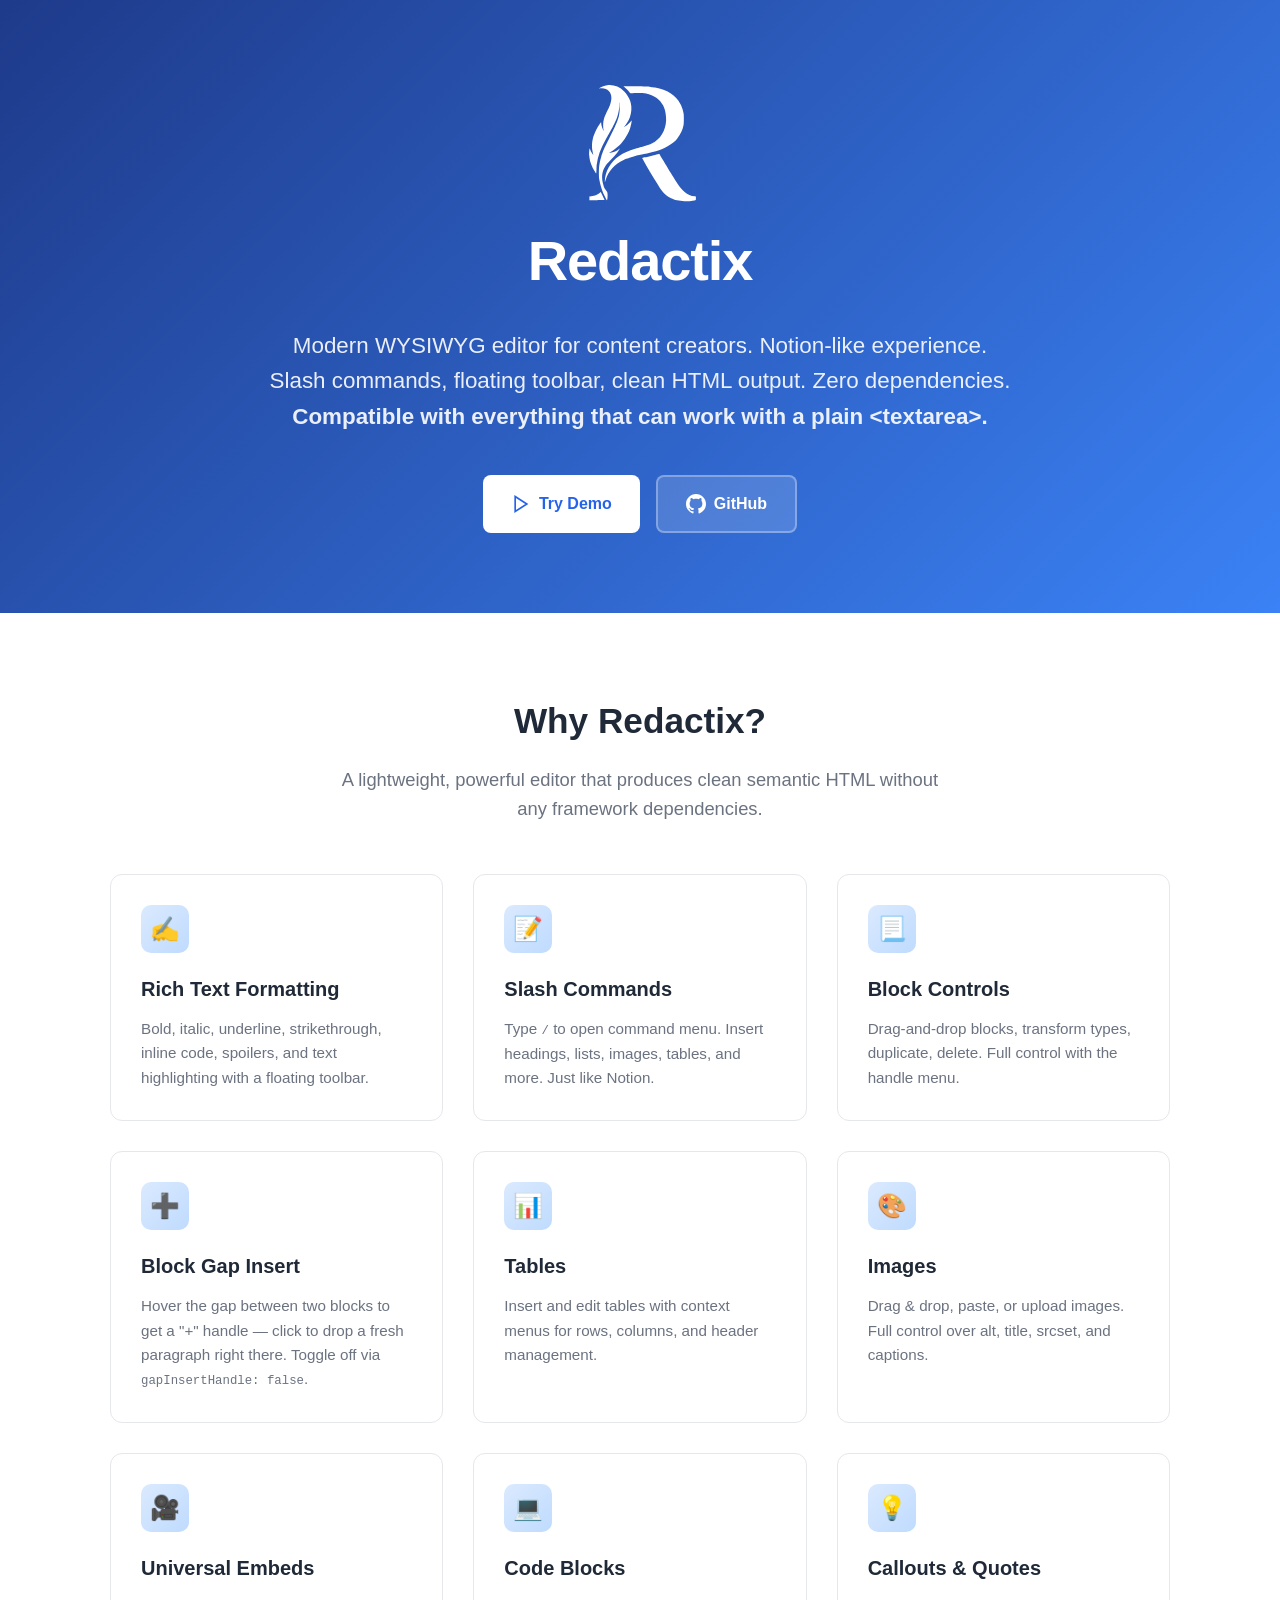
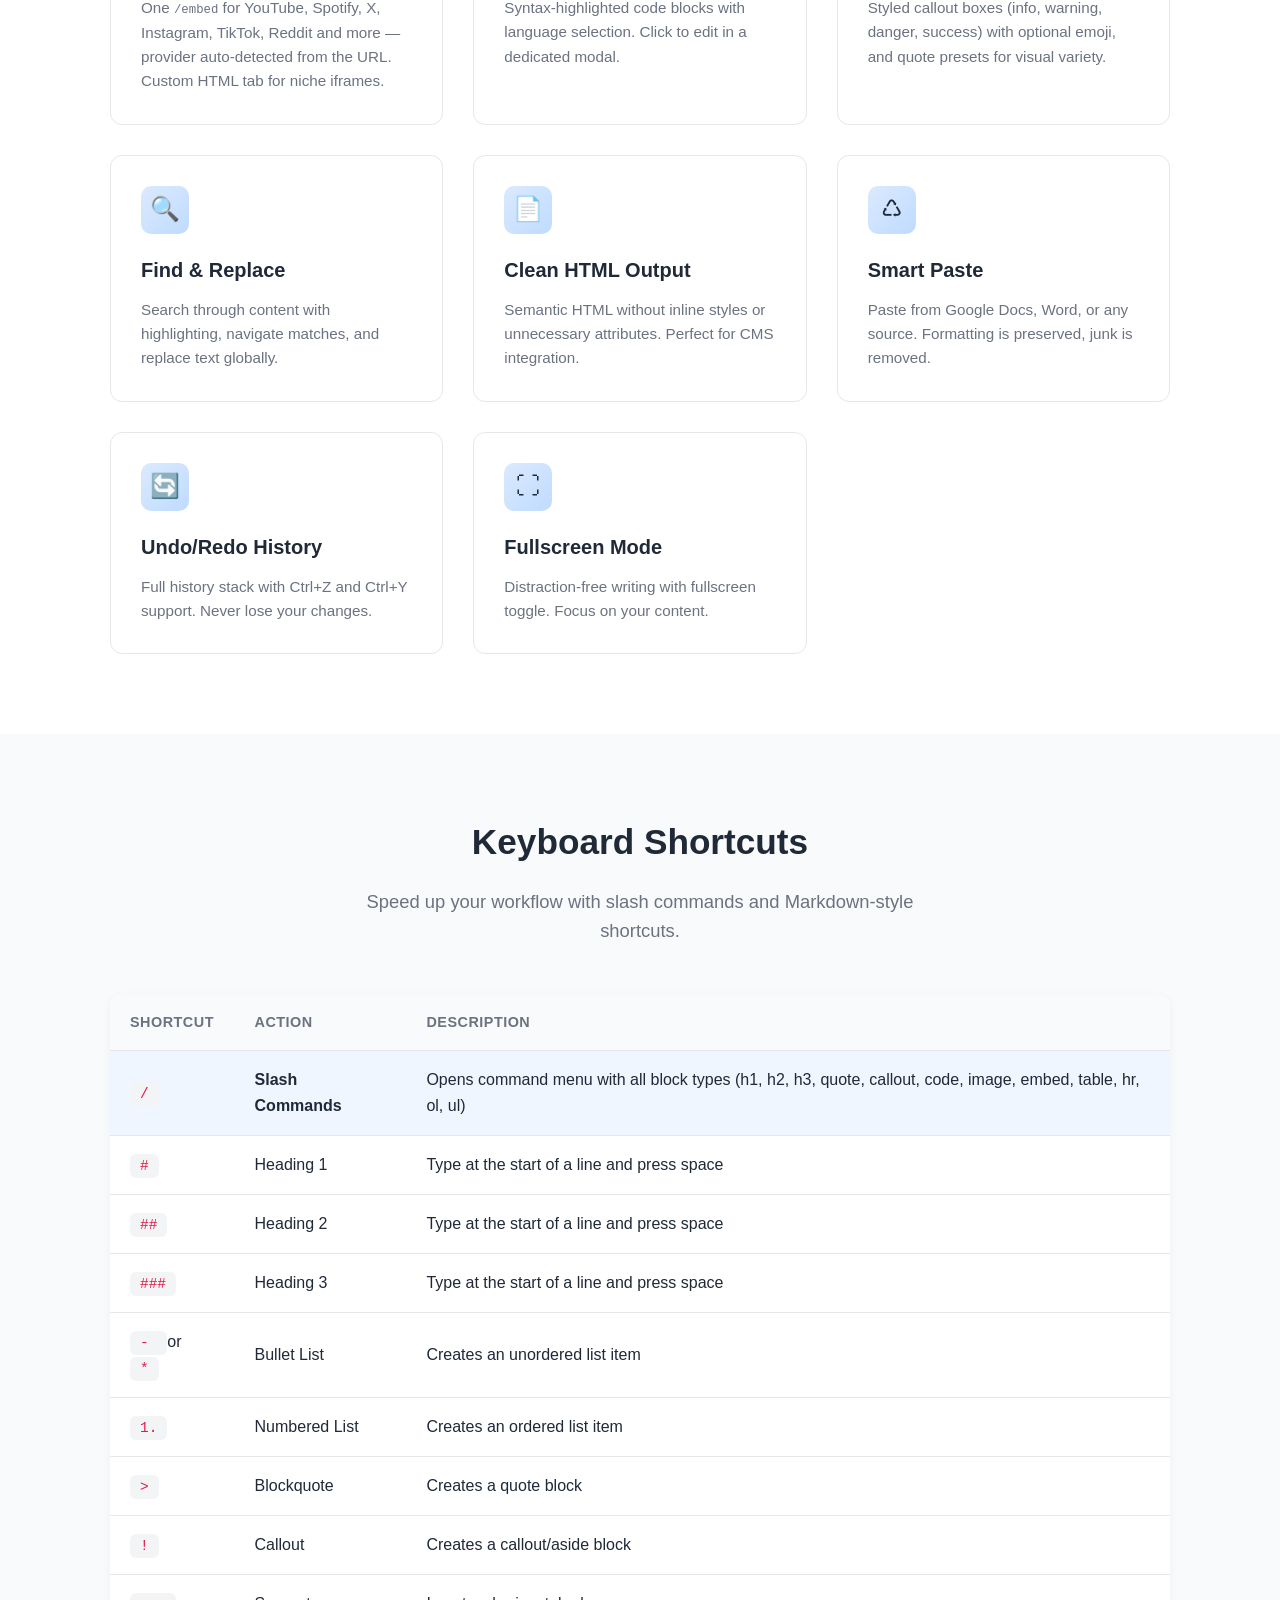
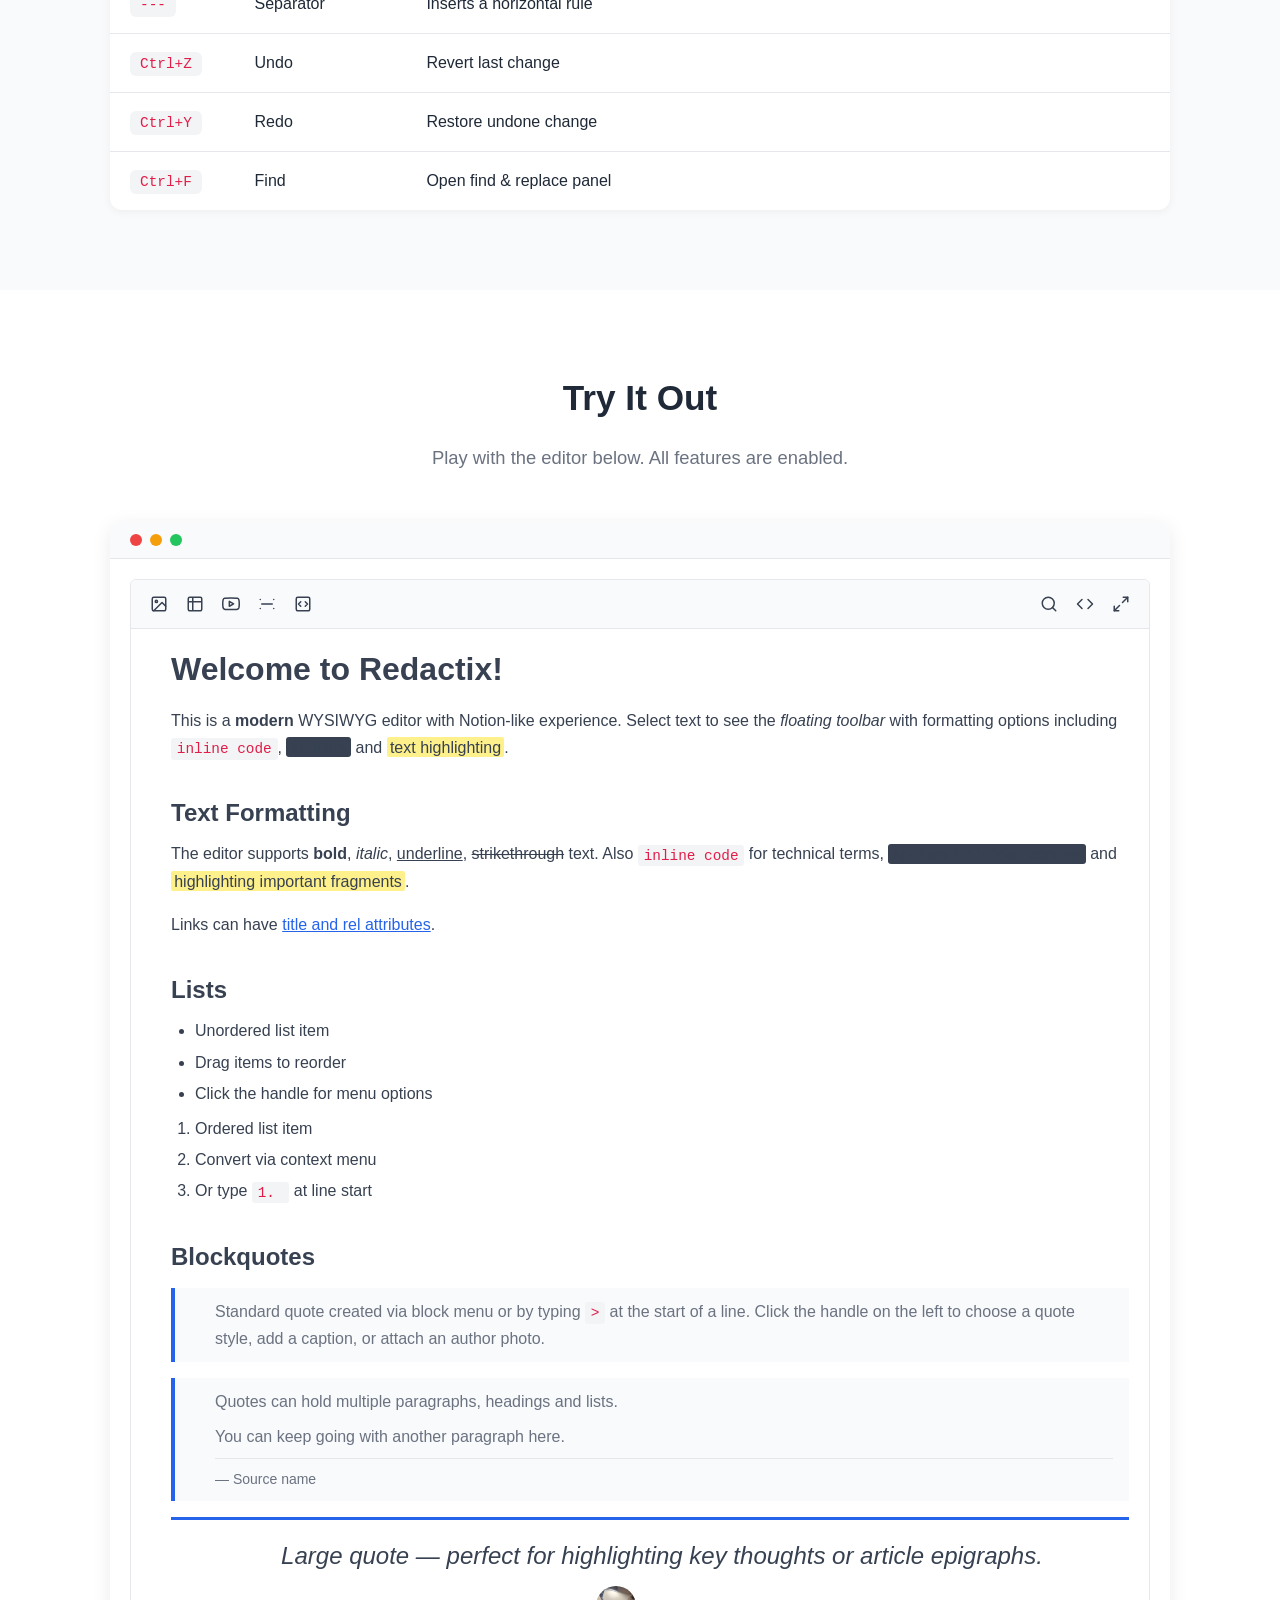
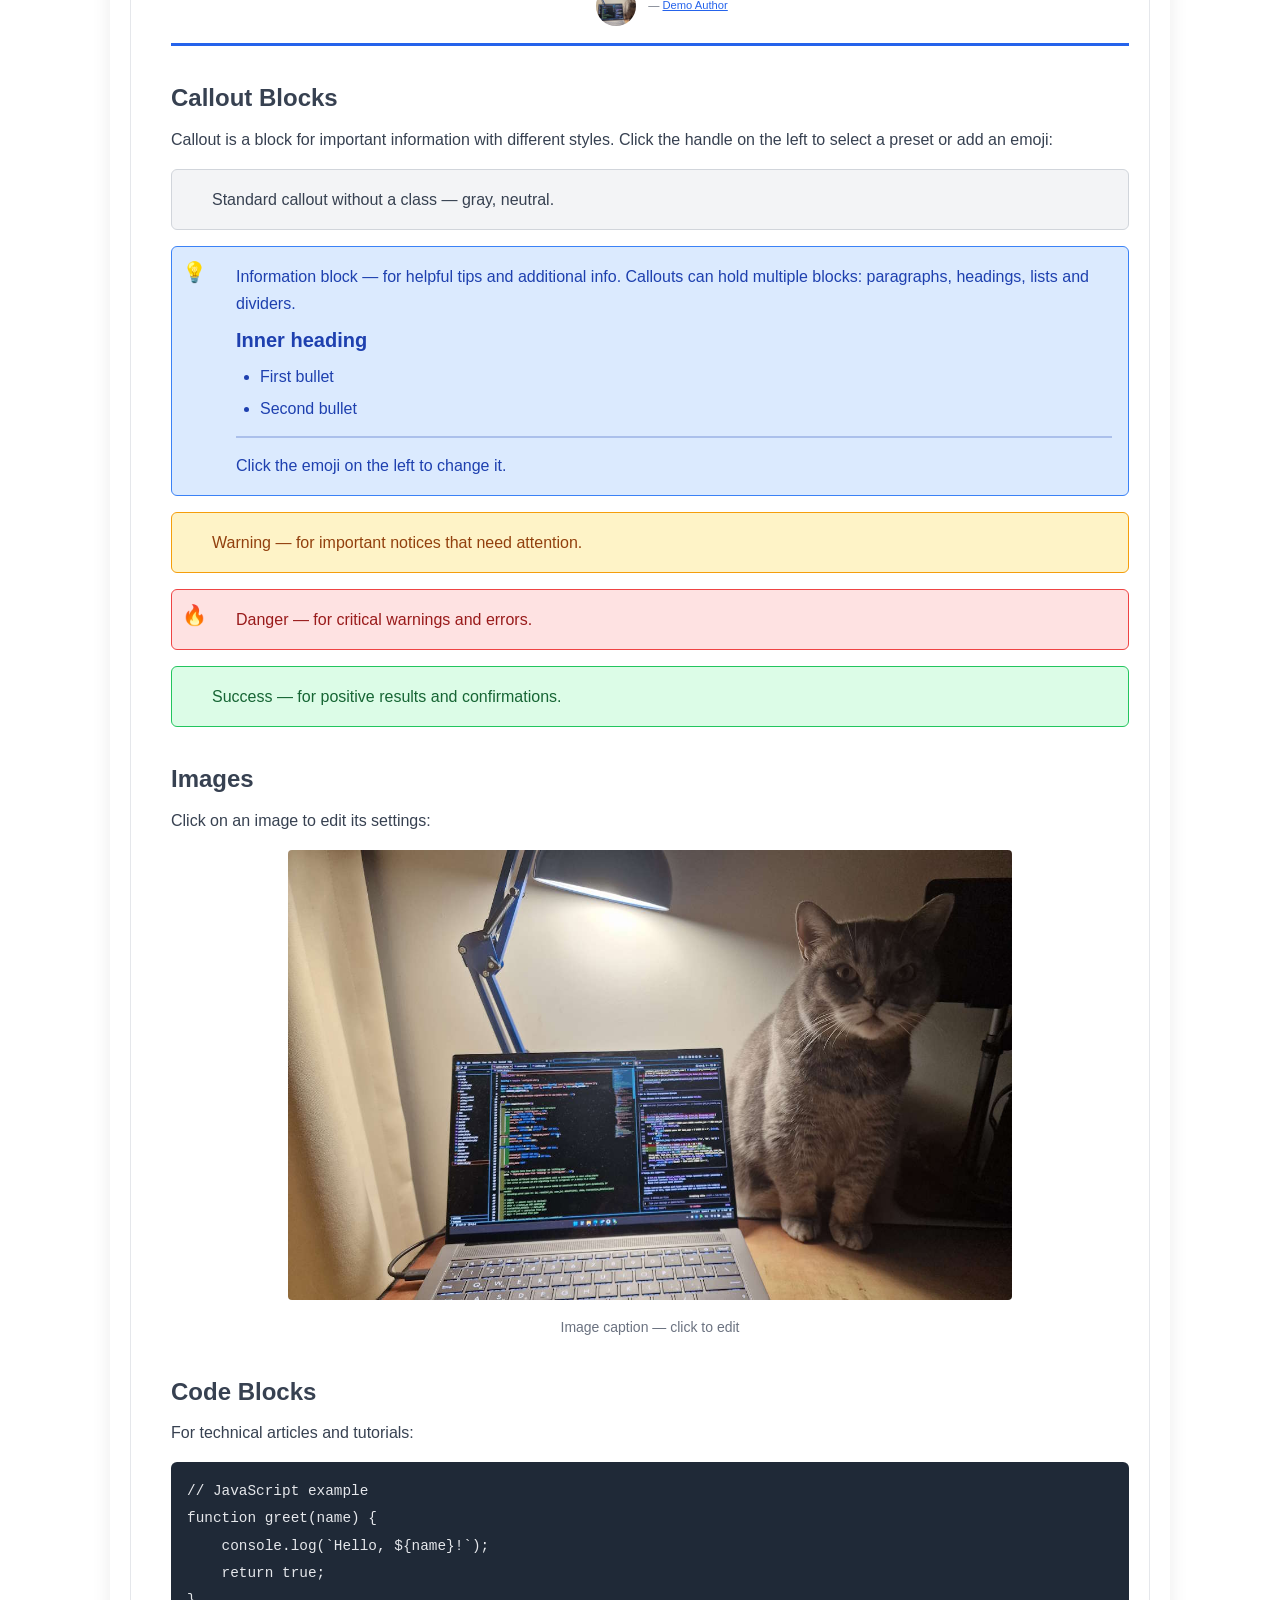
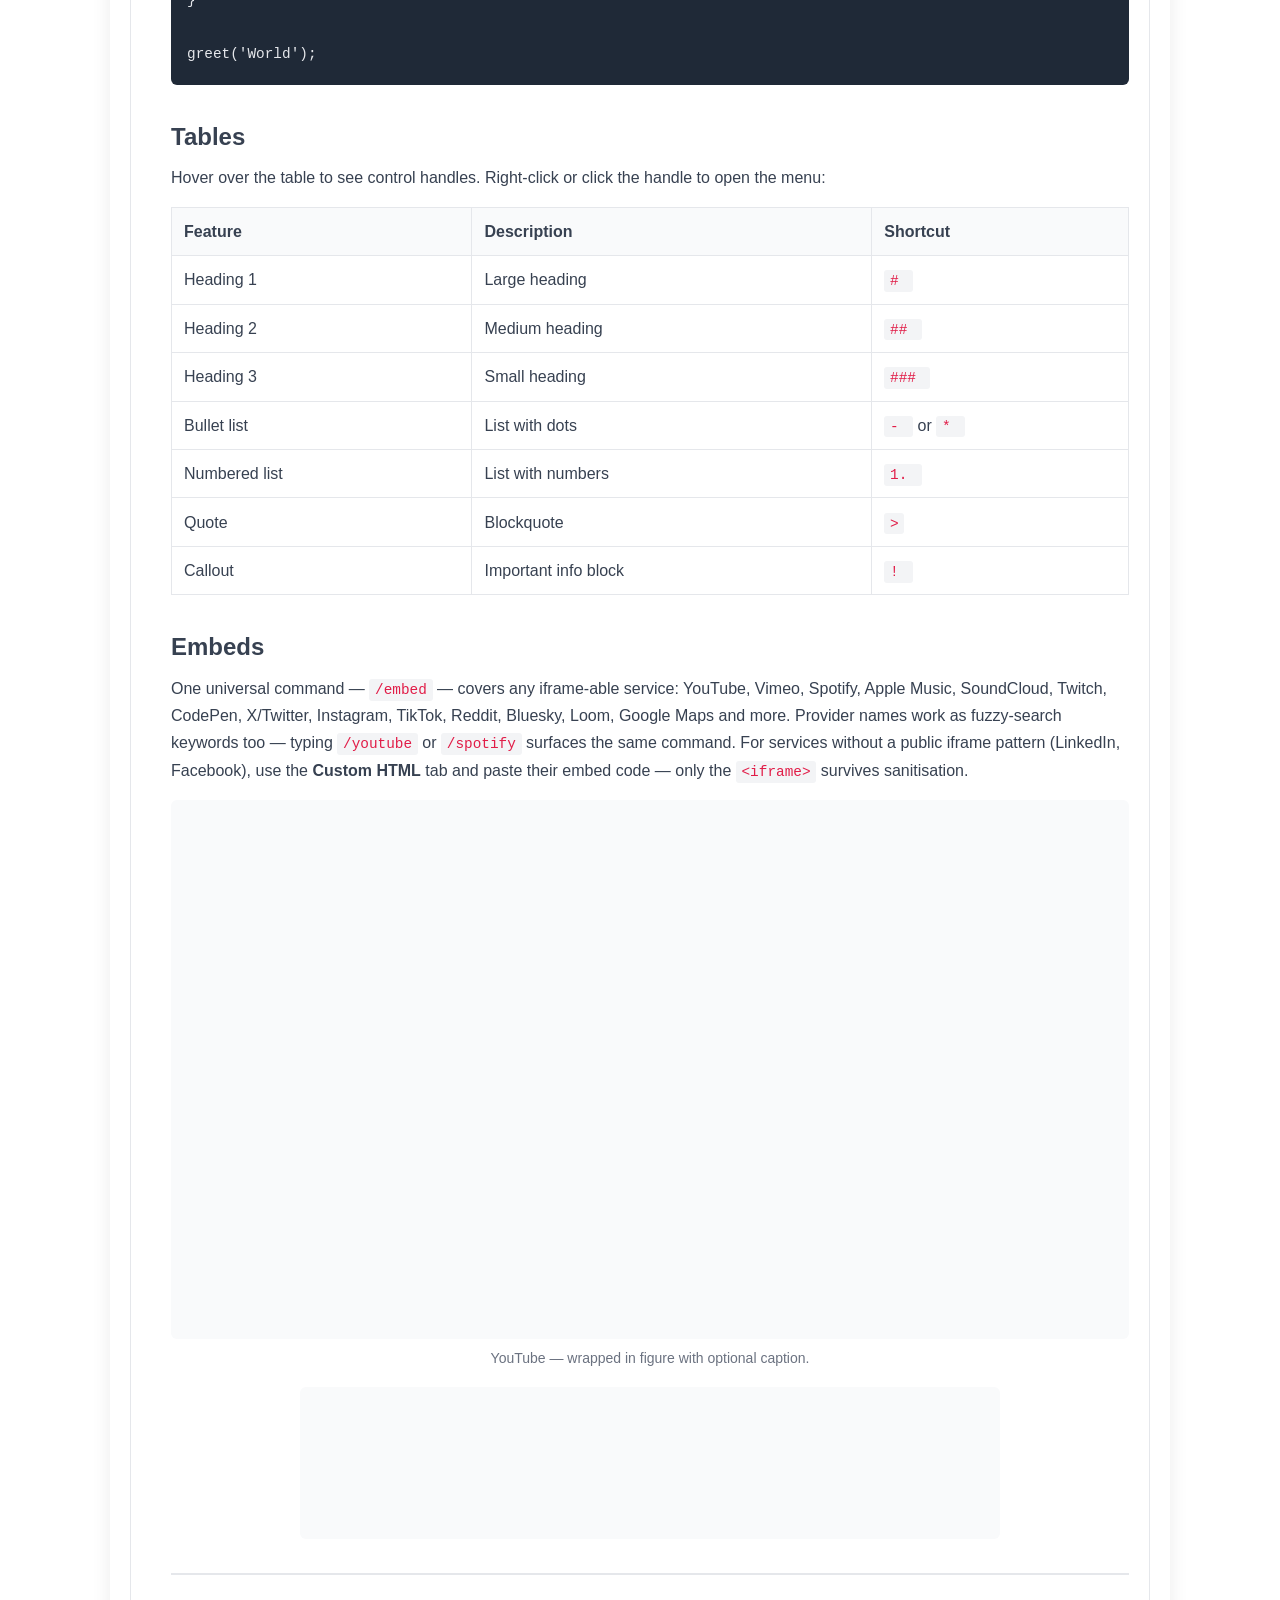
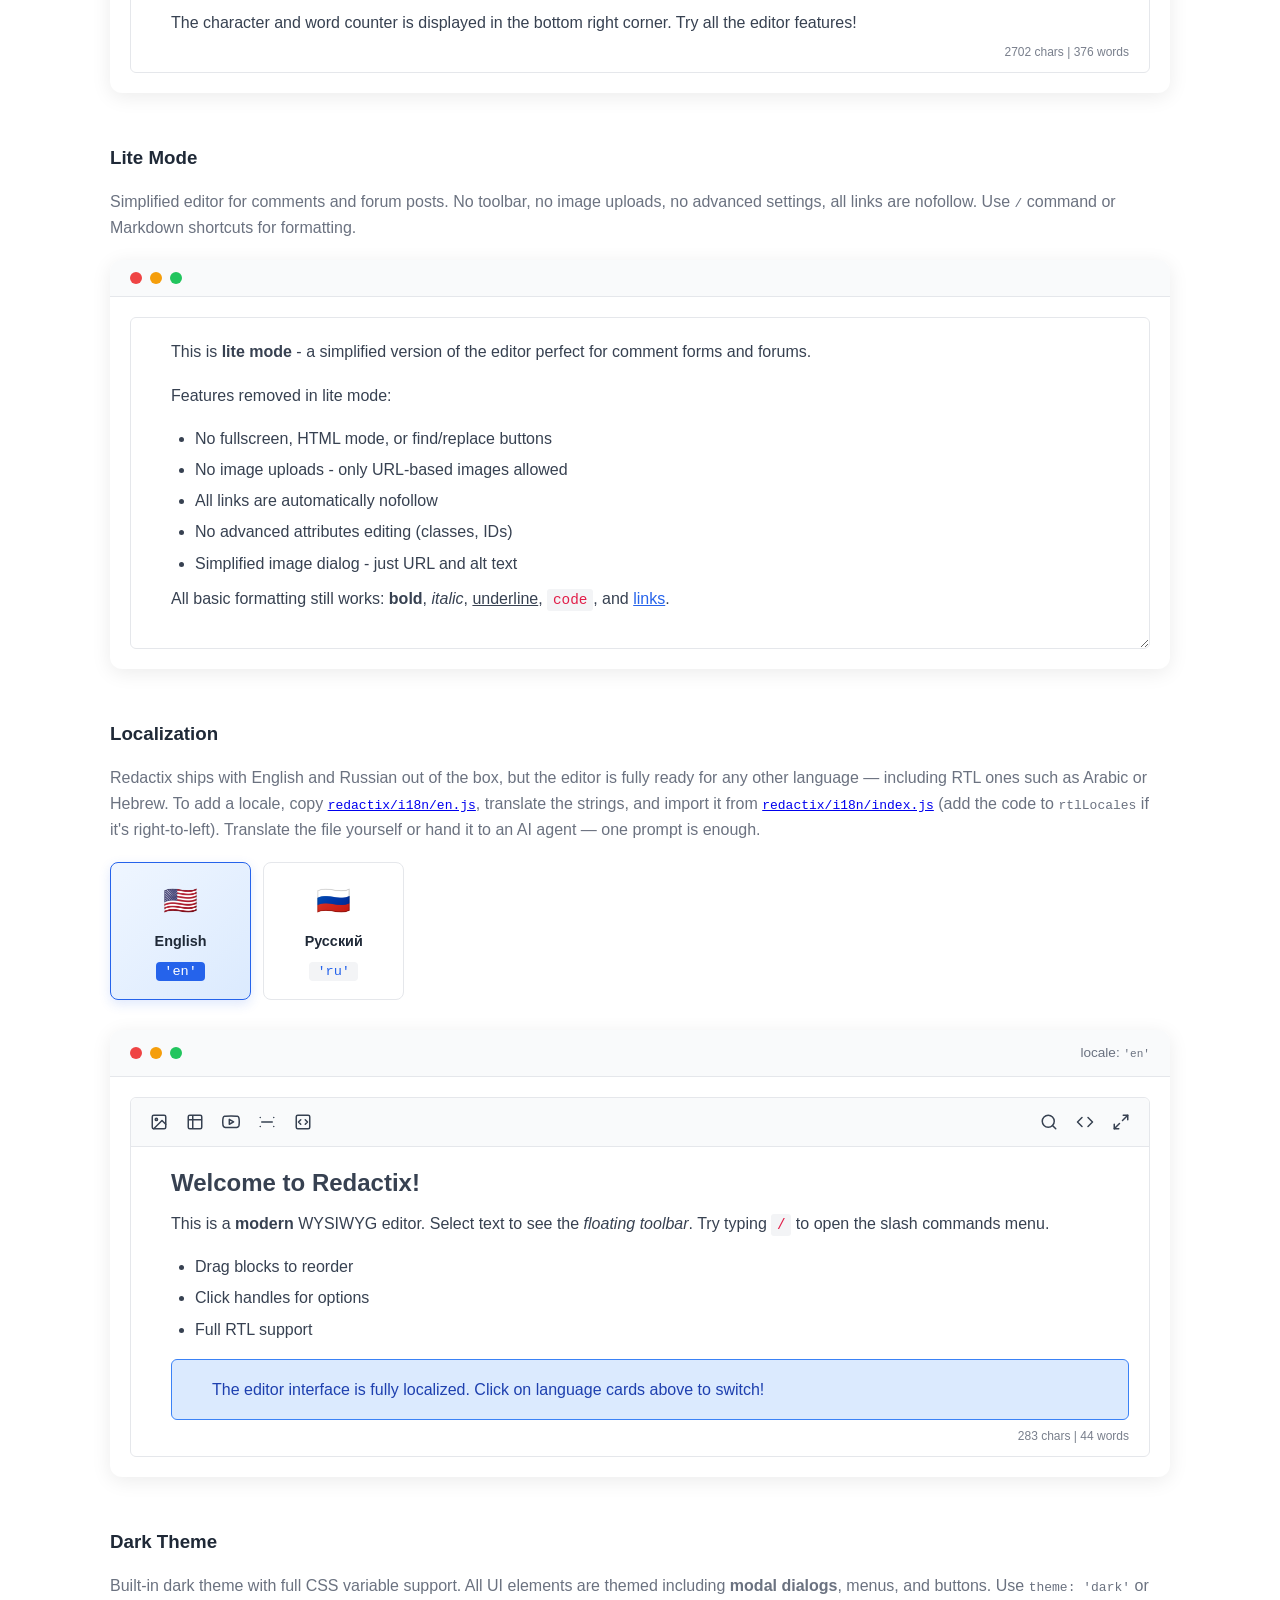
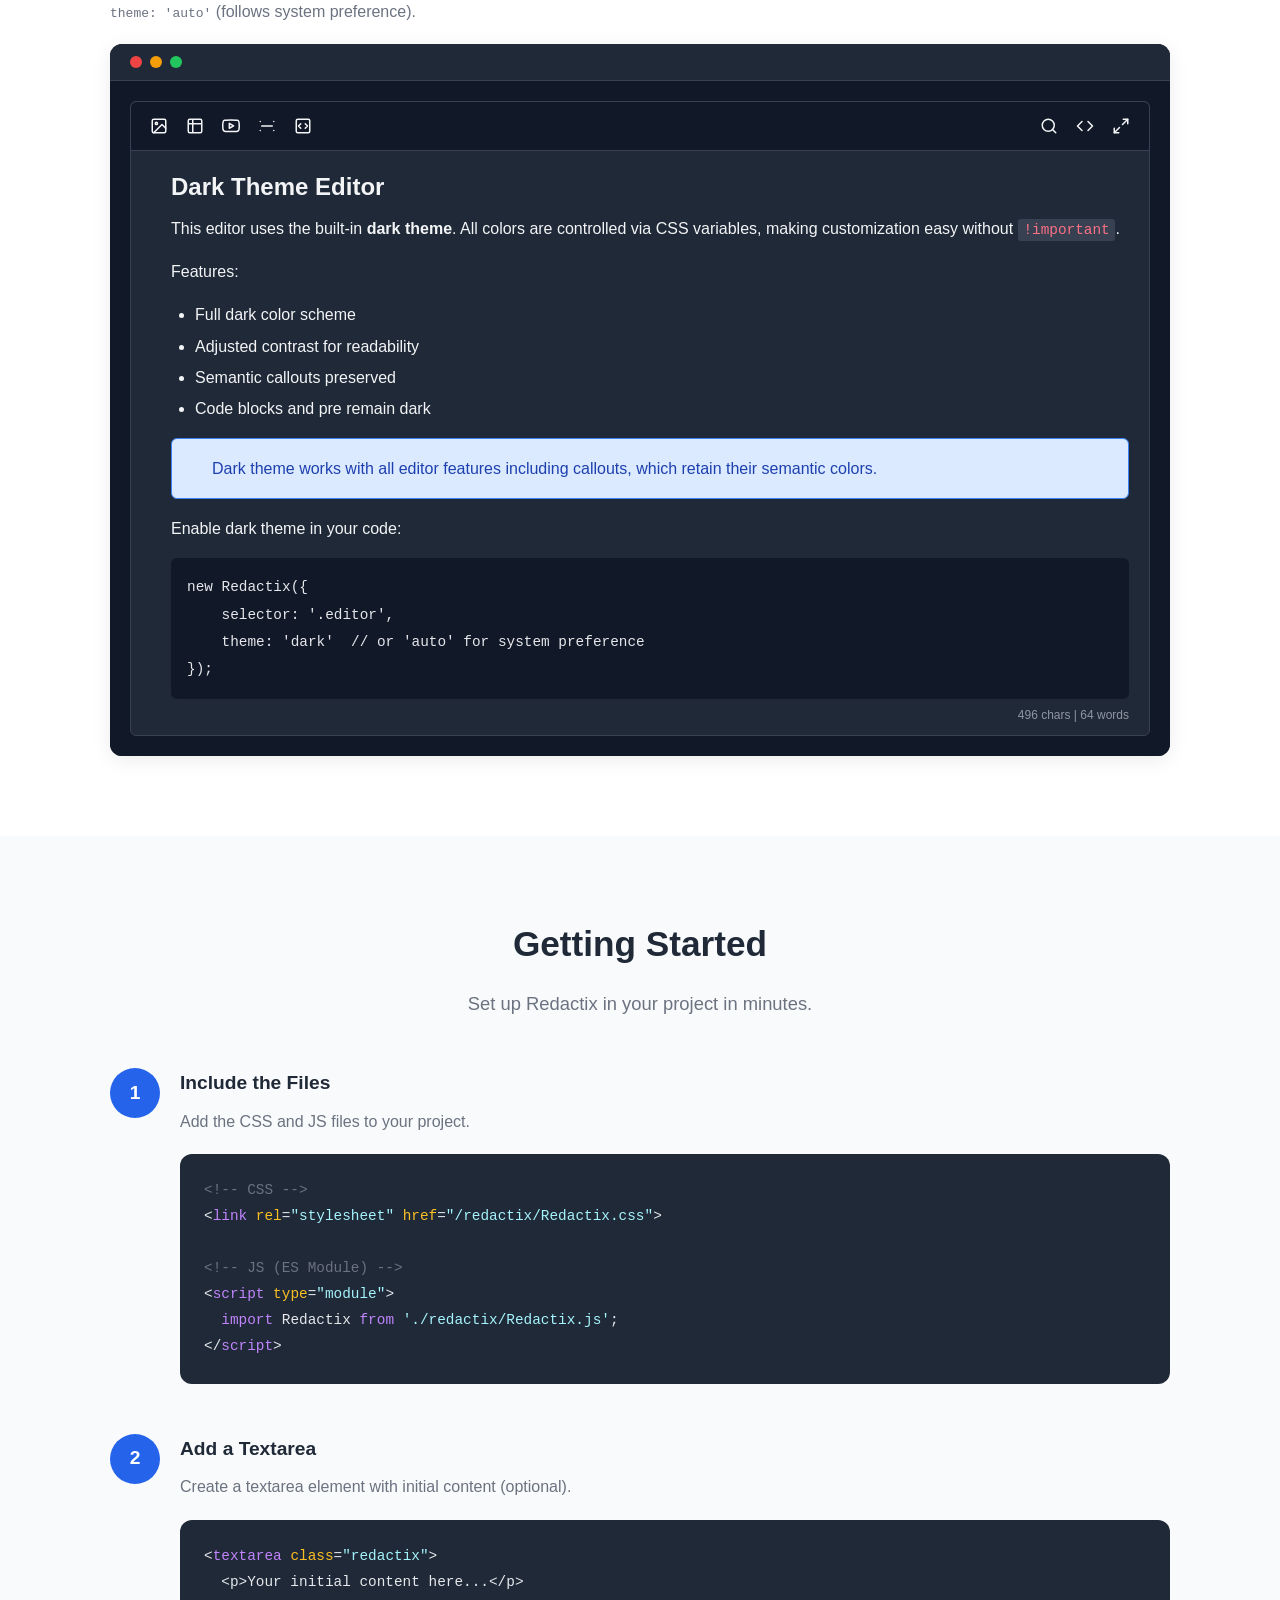
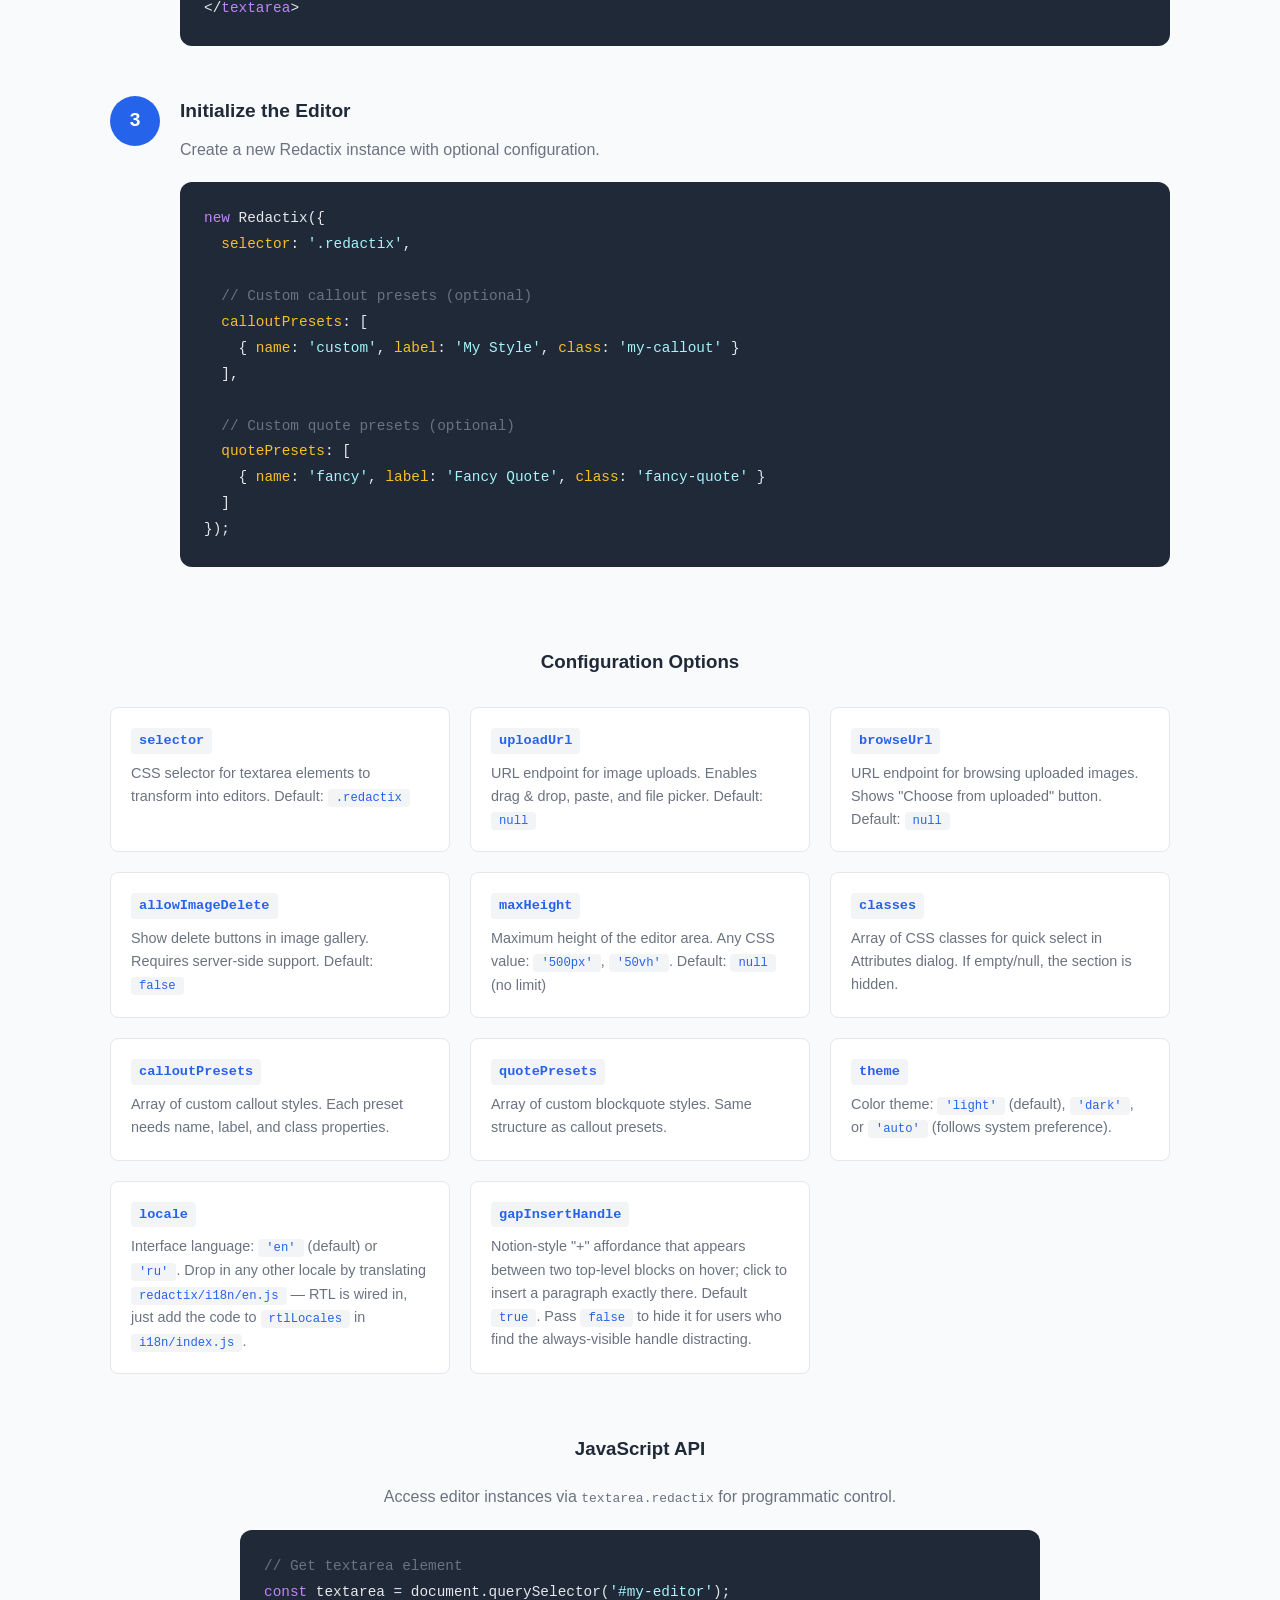
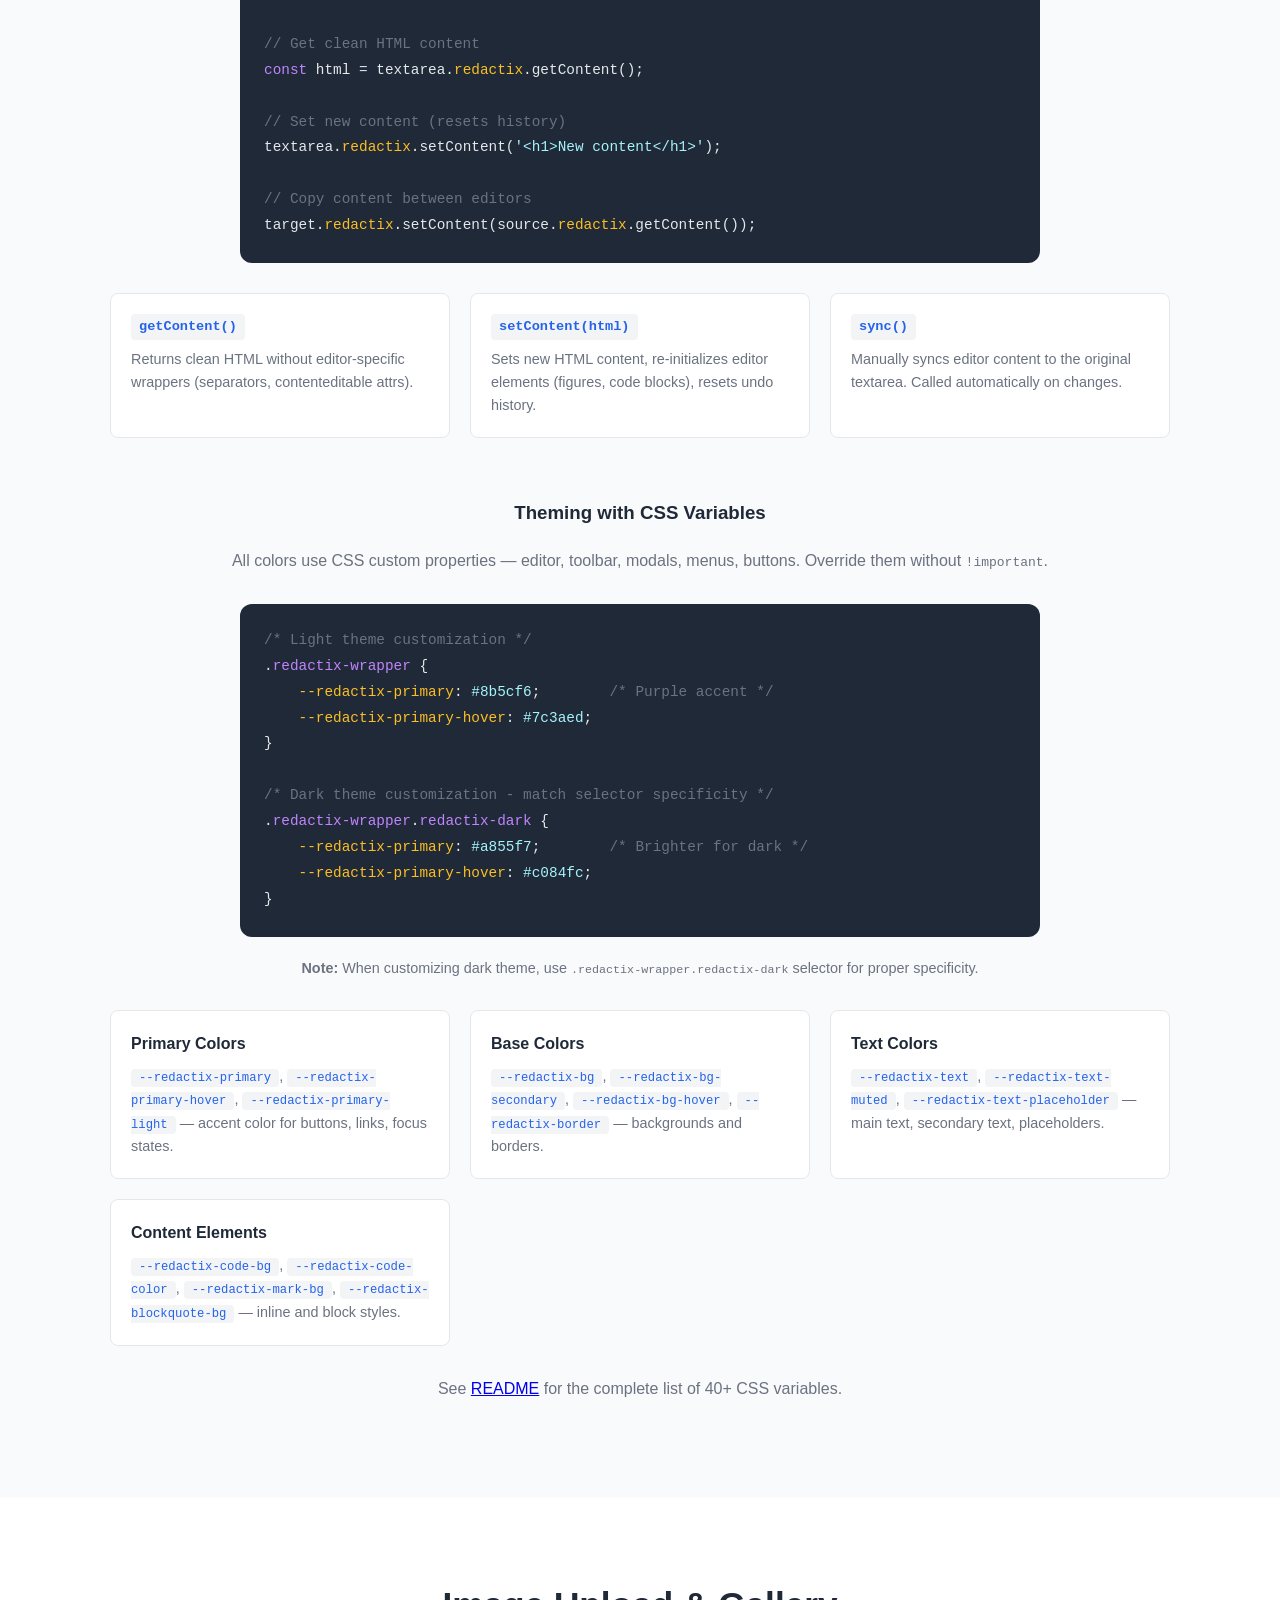
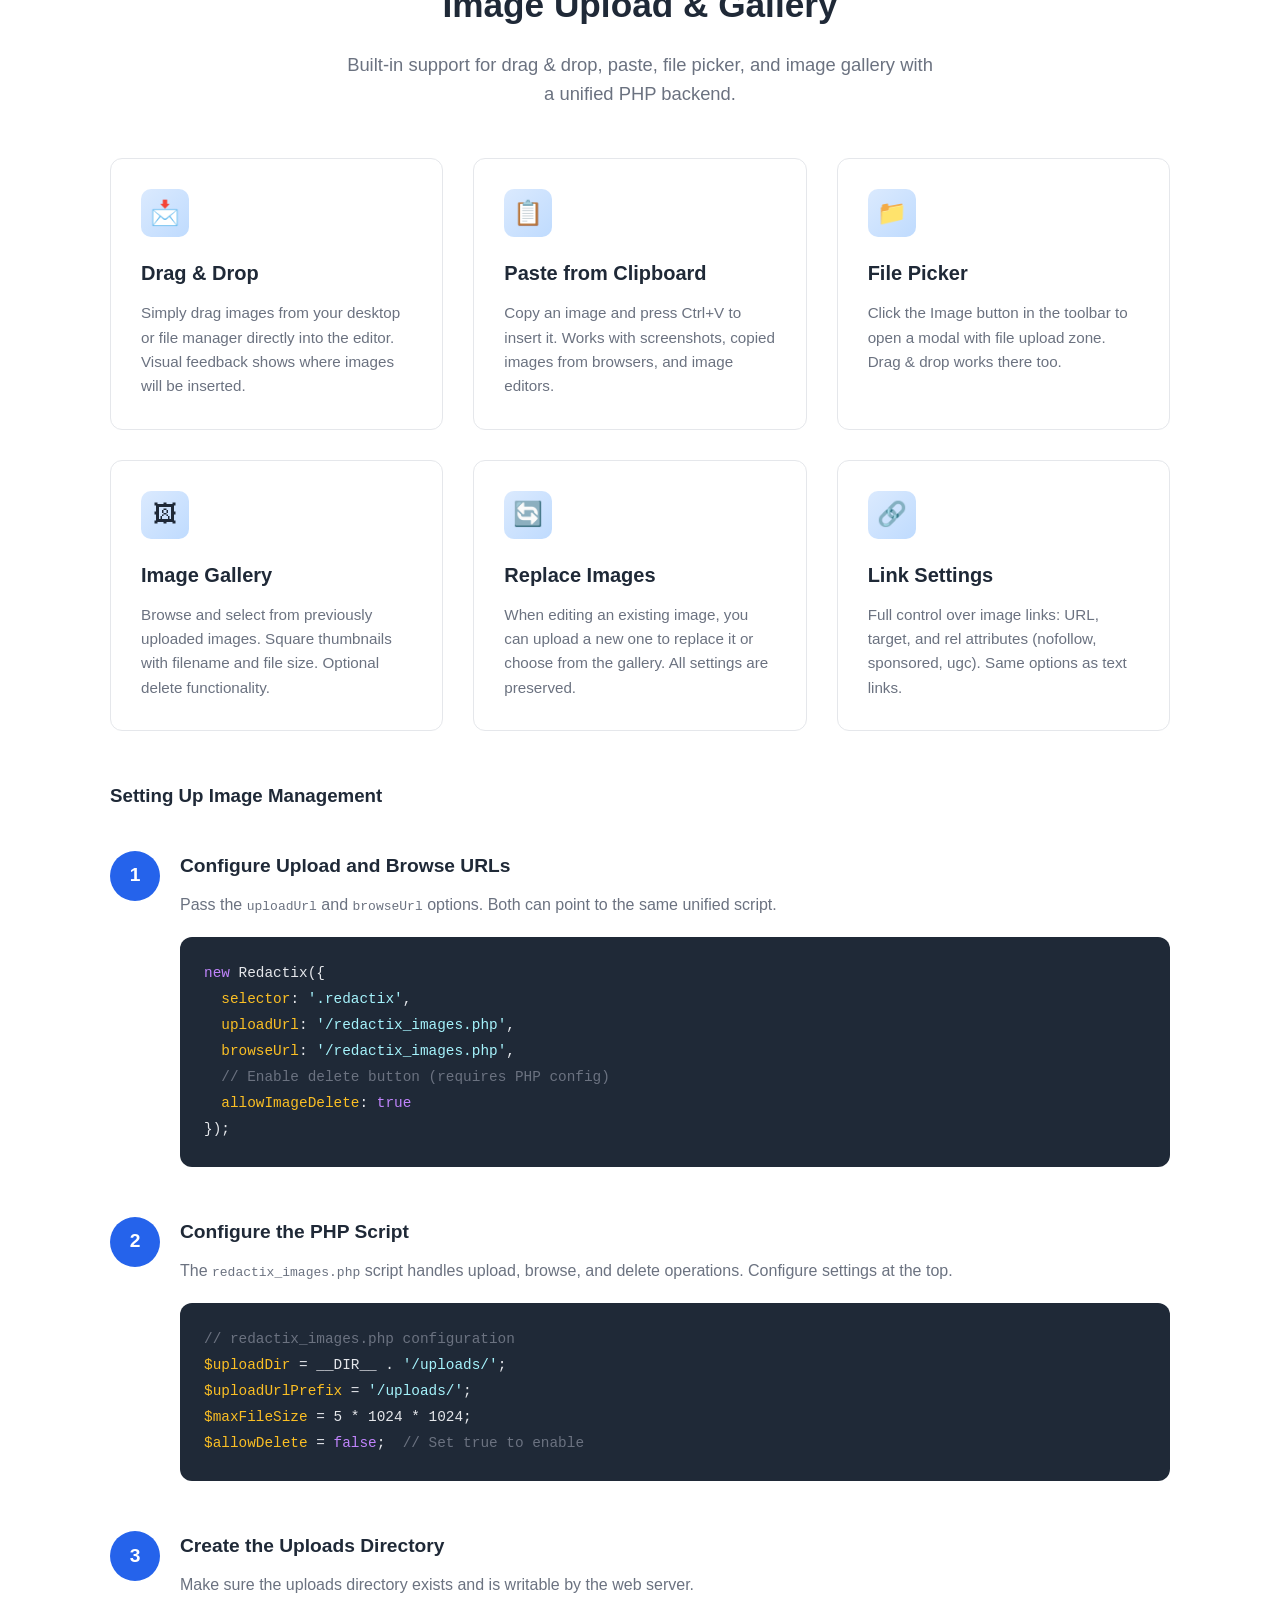
==== commit 4542fadd: "Minor fixes" ====
--- a/index.html
+++ b/index.html
@@ -740,9 +740,15 @@
 
                 <div class="feature-card">
                     <div class="feature-icon">&#127912;</div>
-                    <h3>Images & Media</h3>
-                    <p>Drag & drop, paste, or upload images. Full control over alt, title, srcset, and captions. YouTube
-                        embeds with responsive wrapper.</p>
+                    <h3>Images</h3>
+                    <p>Drag & drop, paste, or upload images. Full control over alt, title, srcset, and captions.</p>
+                </div>
+
+                <div class="feature-card">
+                    <div class="feature-icon">&#127909;</div>
+                    <h3>Universal Embeds</h3>
+                    <p>One <code>/embed</code> for YouTube, Spotify, X, Instagram, TikTok, Reddit and more — provider
+                        auto-detected from the URL. Custom HTML tab for niche iframes.</p>
                 </div>
 
                 <div class="feature-card">
@@ -809,7 +815,7 @@
                     <tr style="background: #eff6ff;">
                         <td><code>/</code></td>
                         <td><b>Slash Commands</b></td>
-                        <td>Opens command menu with all block types (h1, h2, h3, quote, callout, code, image, youtube,
+                        <td>Opens command menu with all block types (h1, h2, h3, quote, callout, code, image, embed,
                             table, hr, ol, ul)</td>
                     </tr>
                     <tr>
--- a/redactix/Redactix.css
+++ b/redactix/Redactix.css
@@ -1260,13 +1260,15 @@
    Block Menu
    ================================ */
 .redactix-block-menu {
-    position: absolute;
+    /* Portal'd to <body> + viewport-relative coords so the menu can
+       escape any overflow:hidden ancestor (rounded demo-wrapper, etc.) */
+    position: fixed;
     background: var(--redactix-bg);
     border: 1px solid var(--redactix-border);
     box-shadow: var(--redactix-shadow);
     border-radius: 8px;
     padding: 6px;
-    z-index: 100;
+    z-index: 1000;
     min-width: 180px;
     animation: menuFadeIn 0.15s ease;
 }
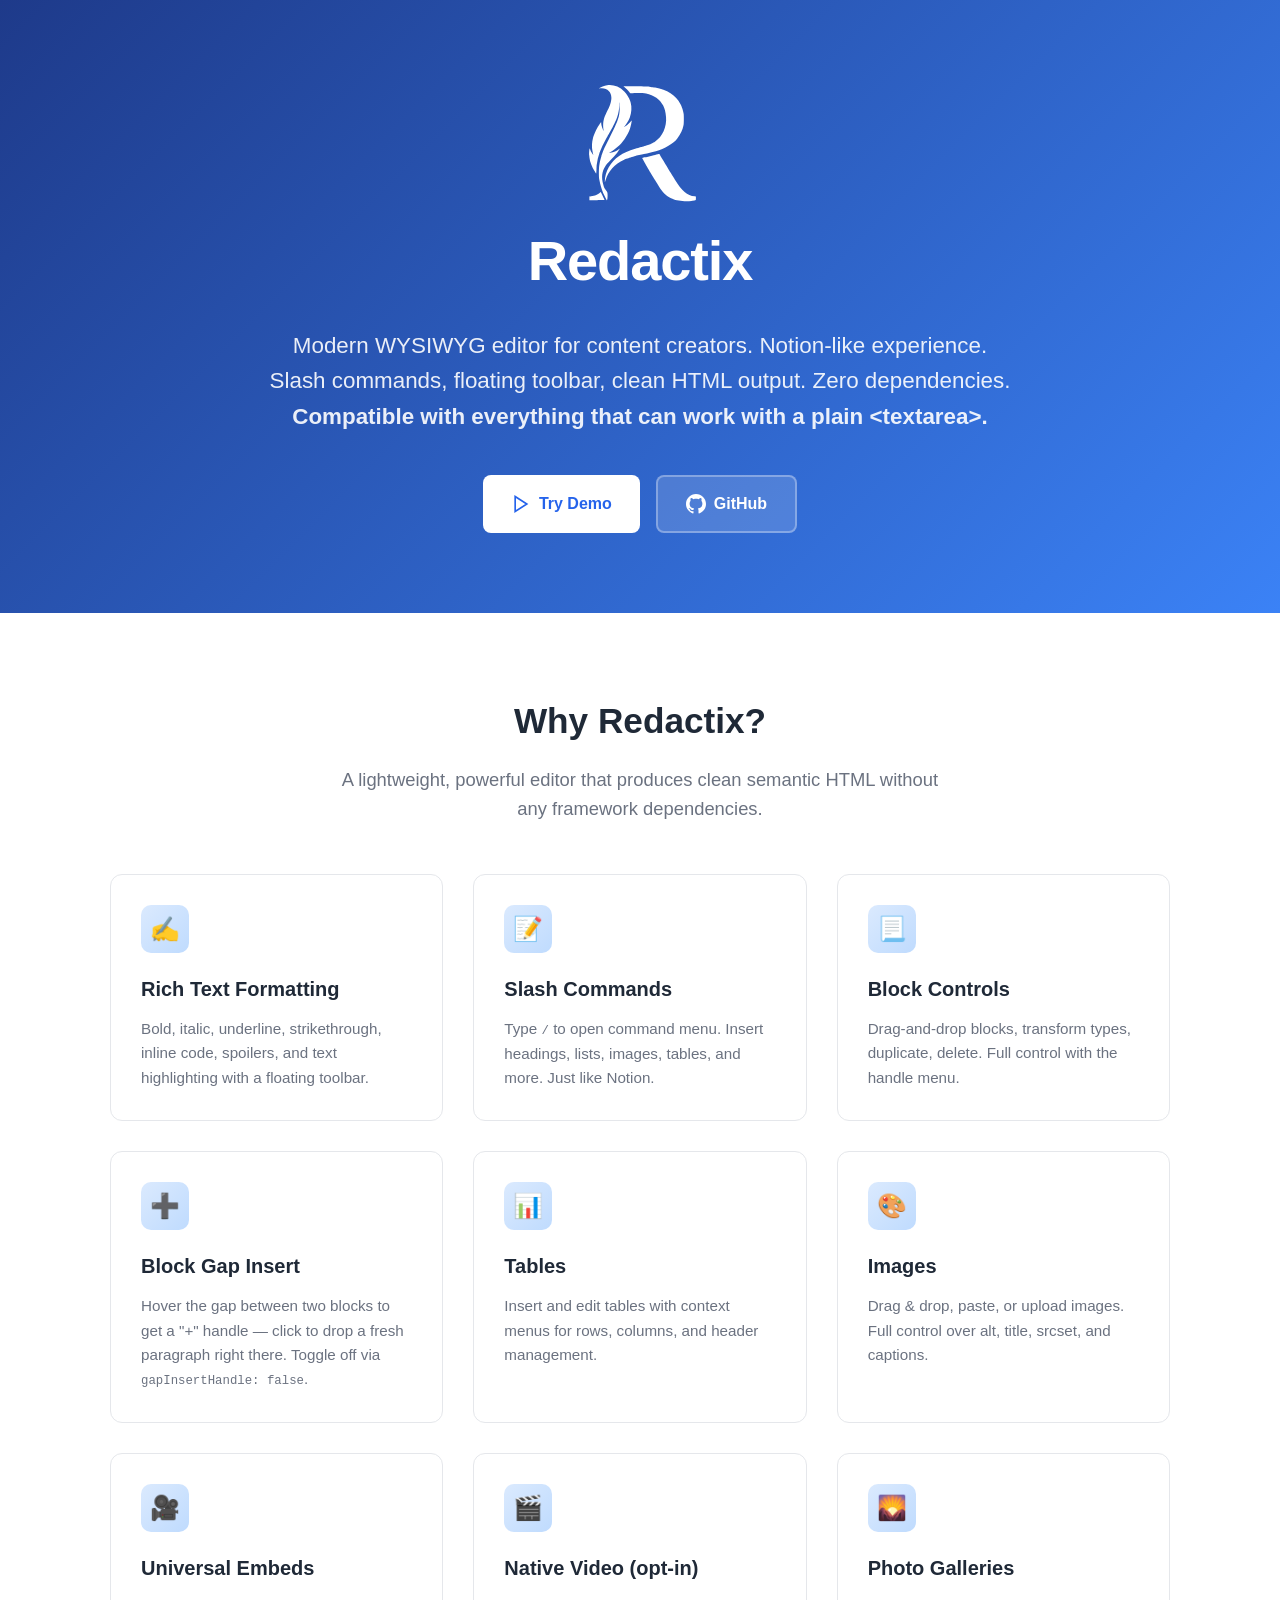
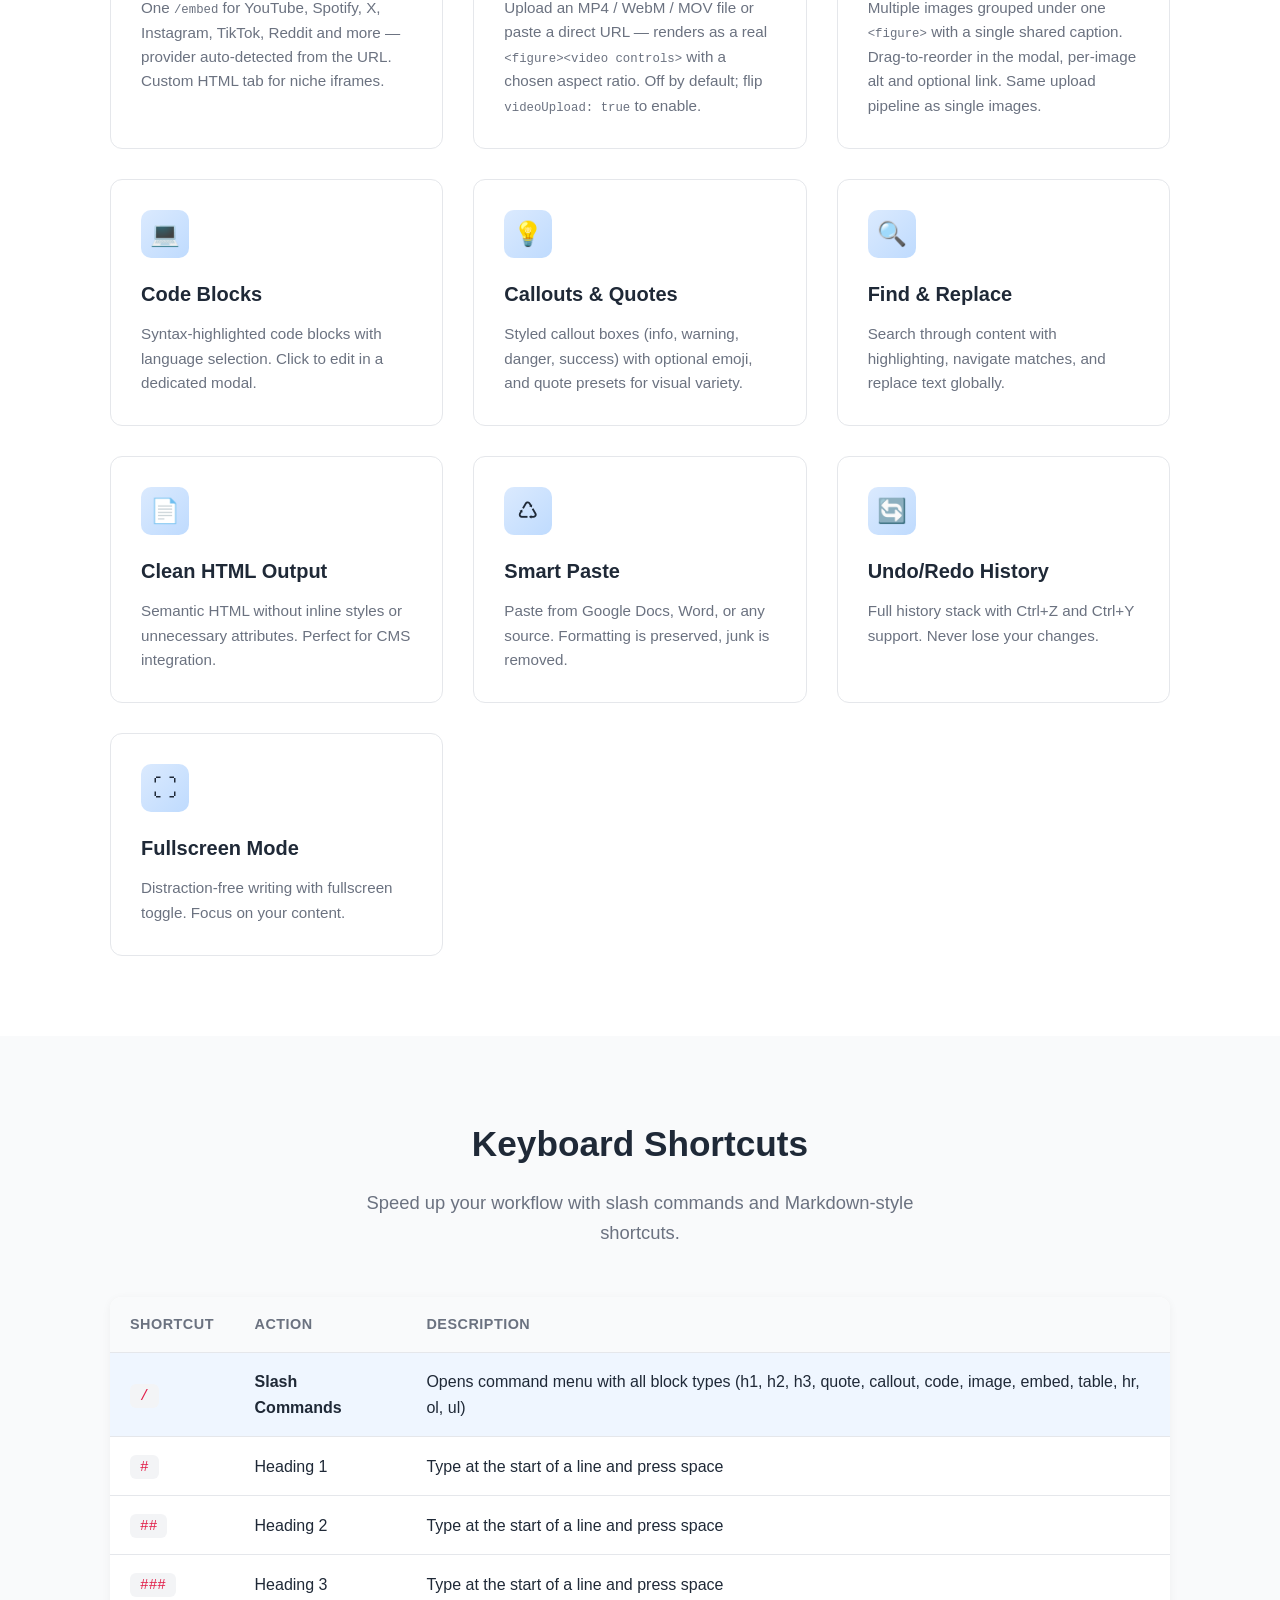
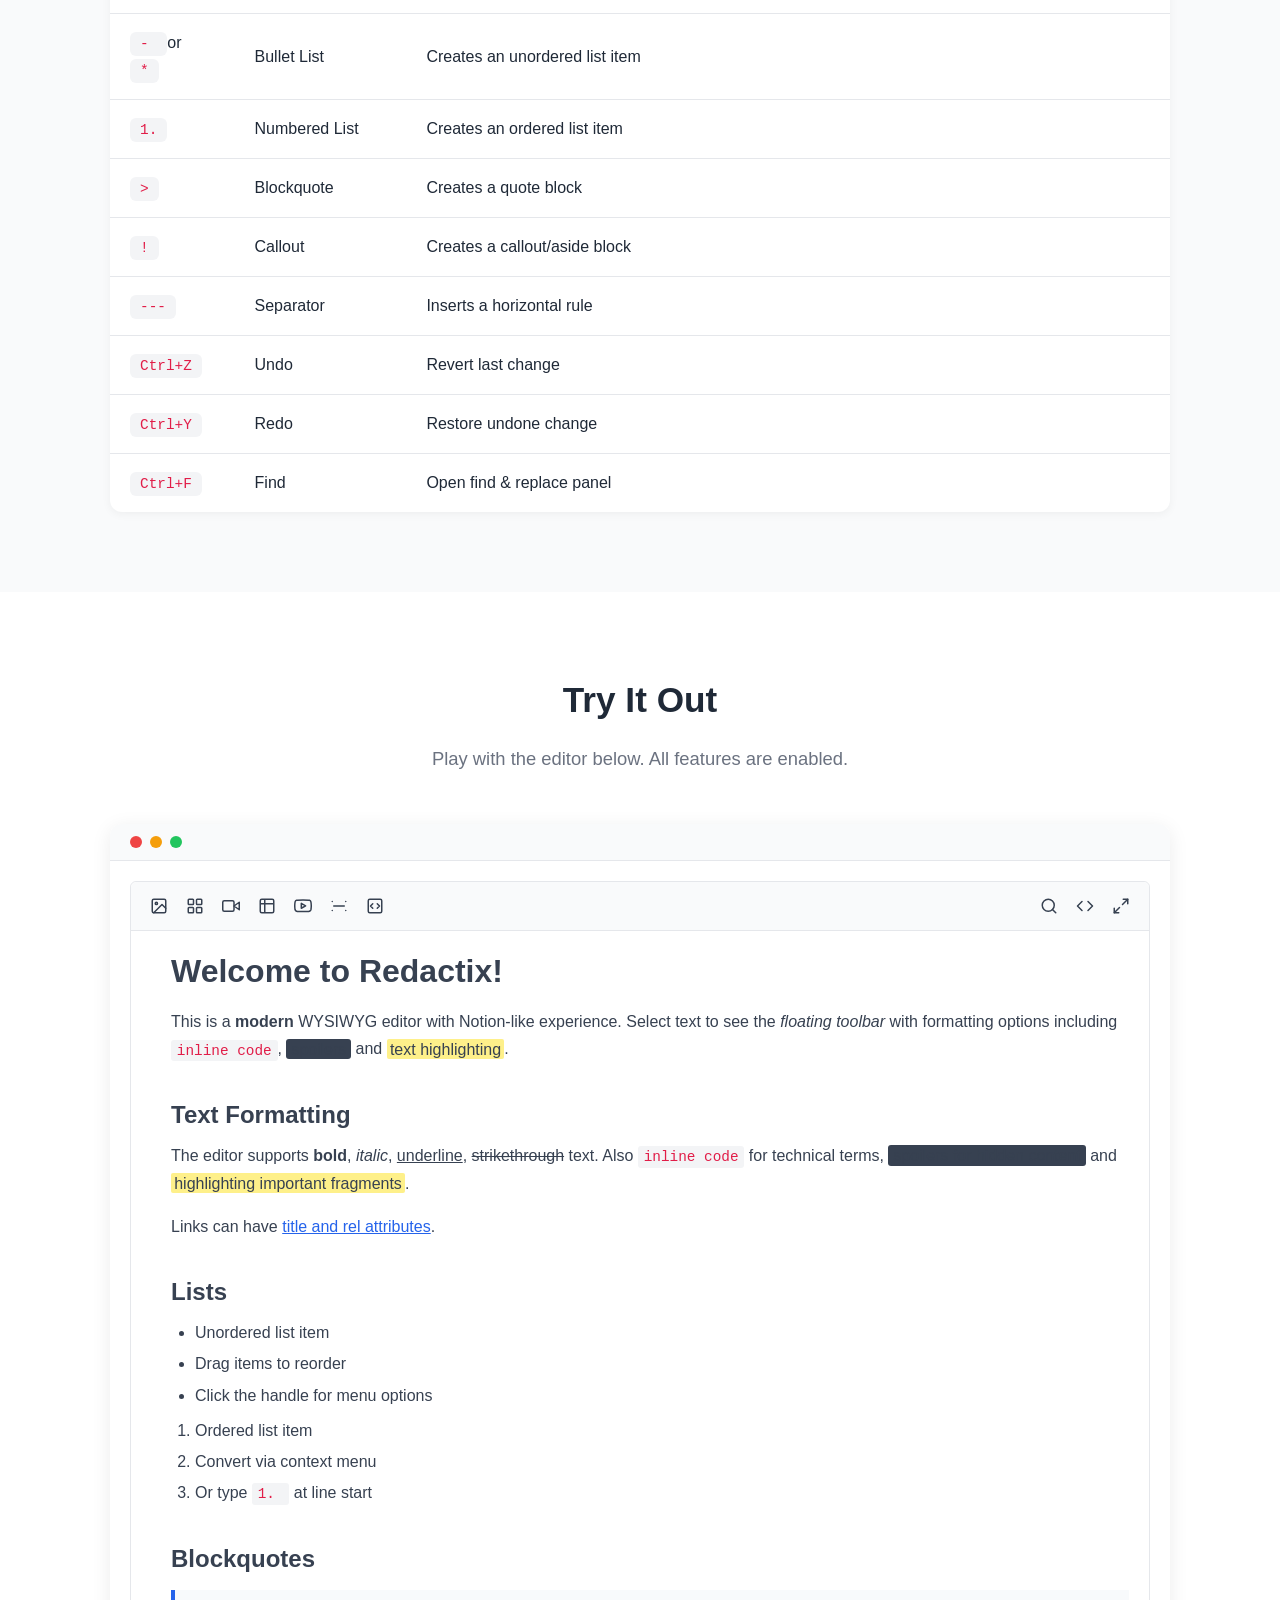
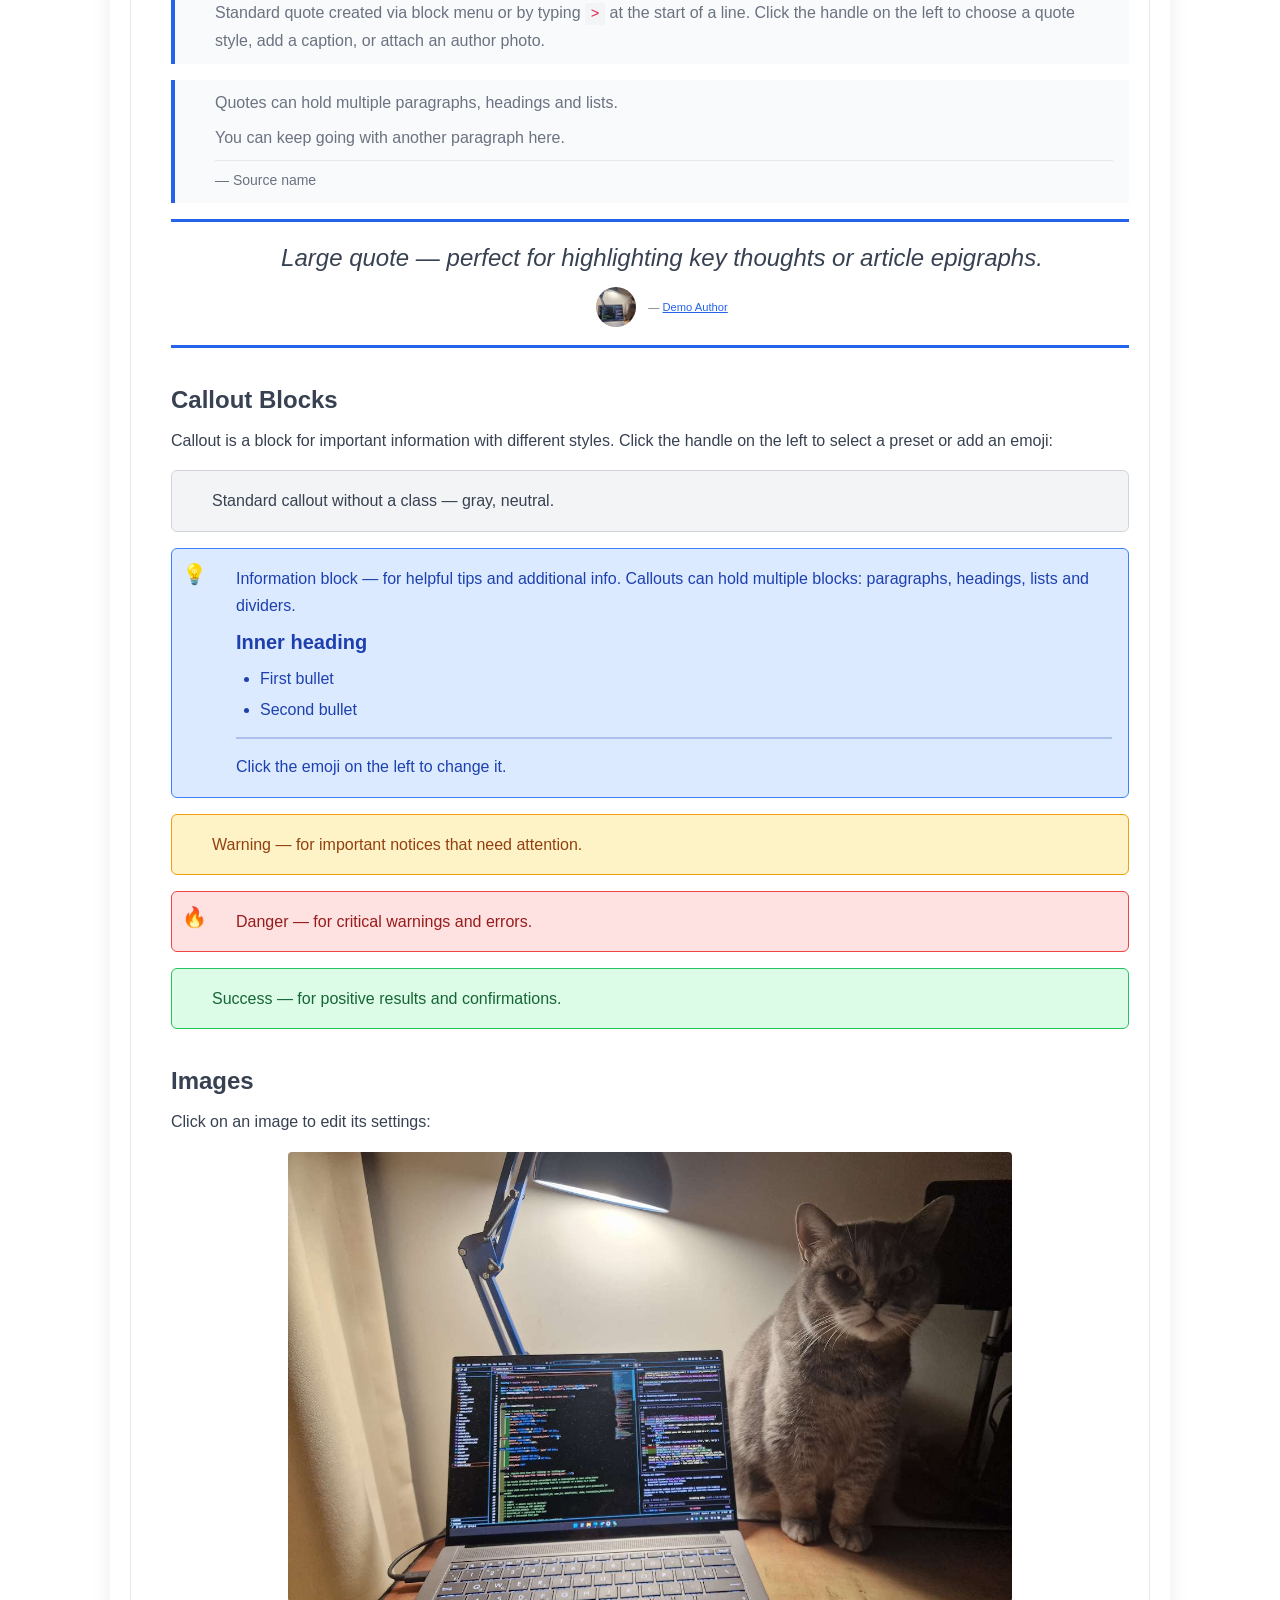
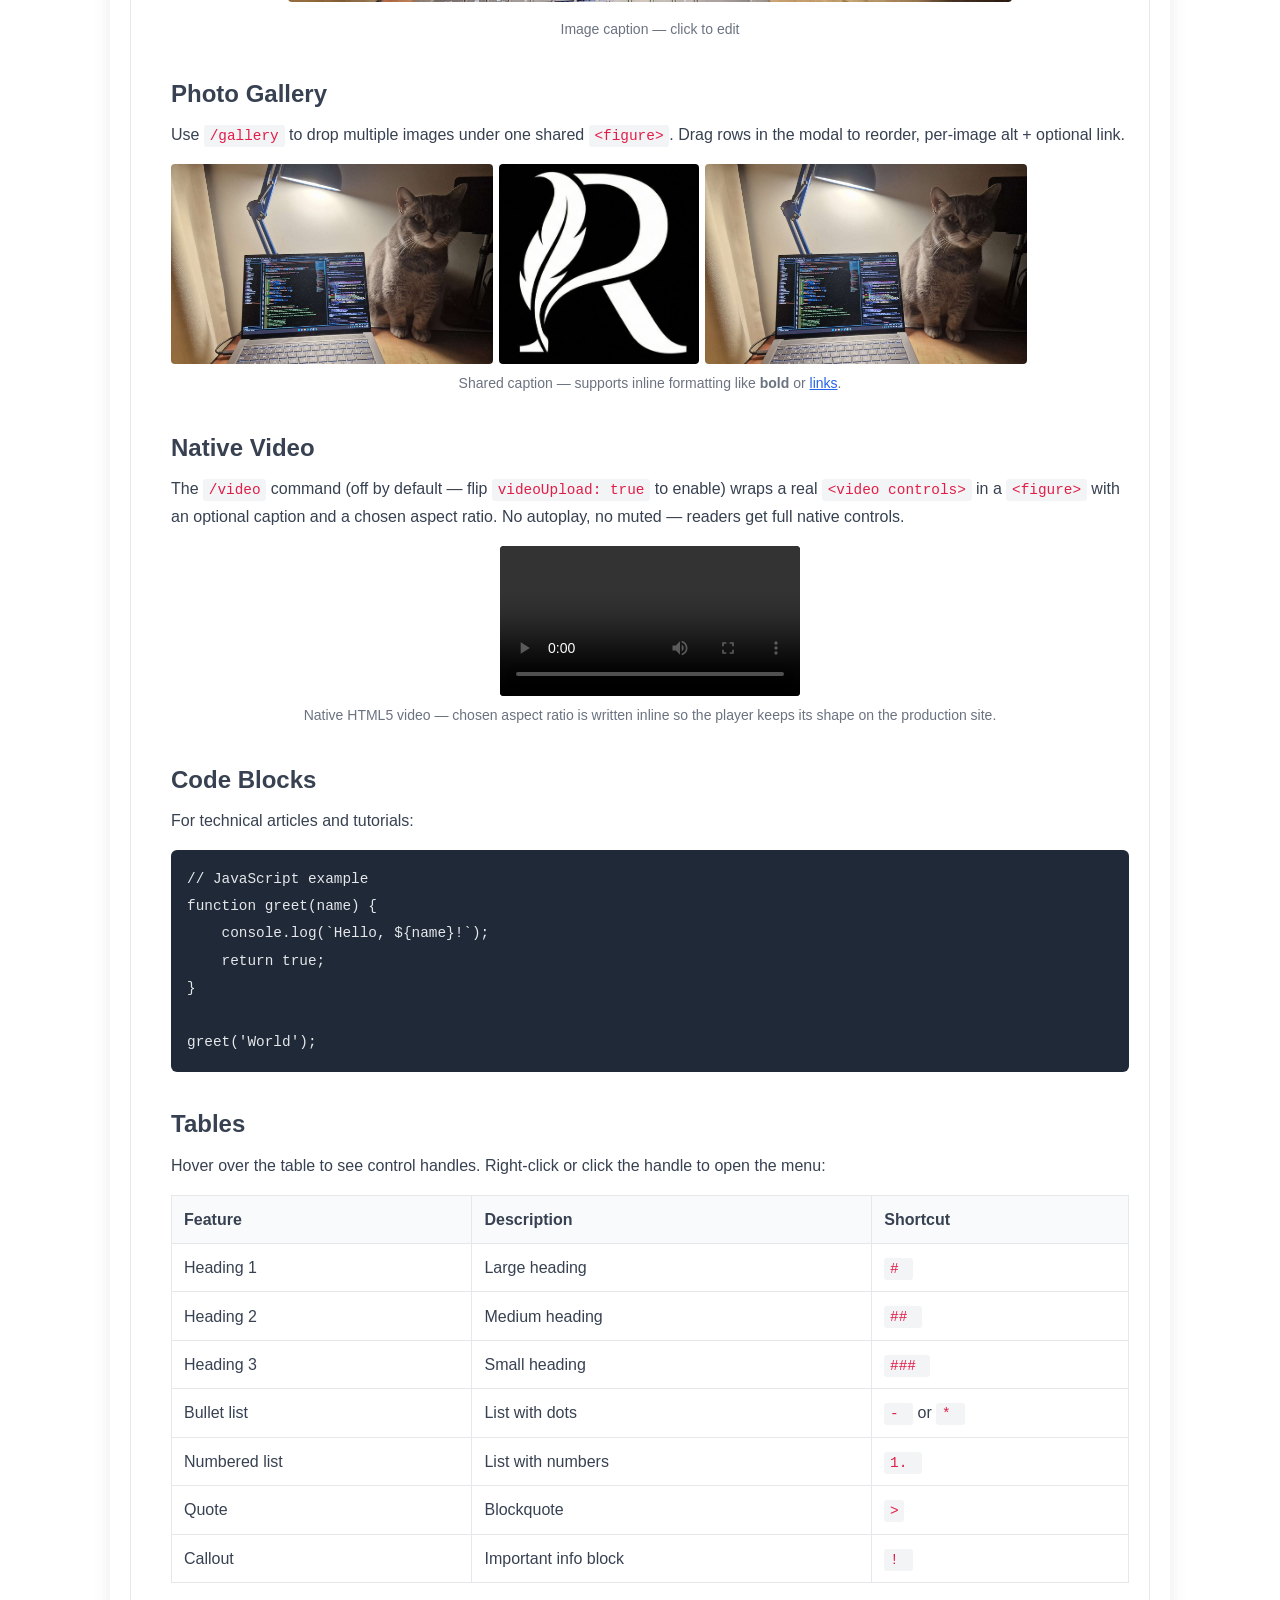
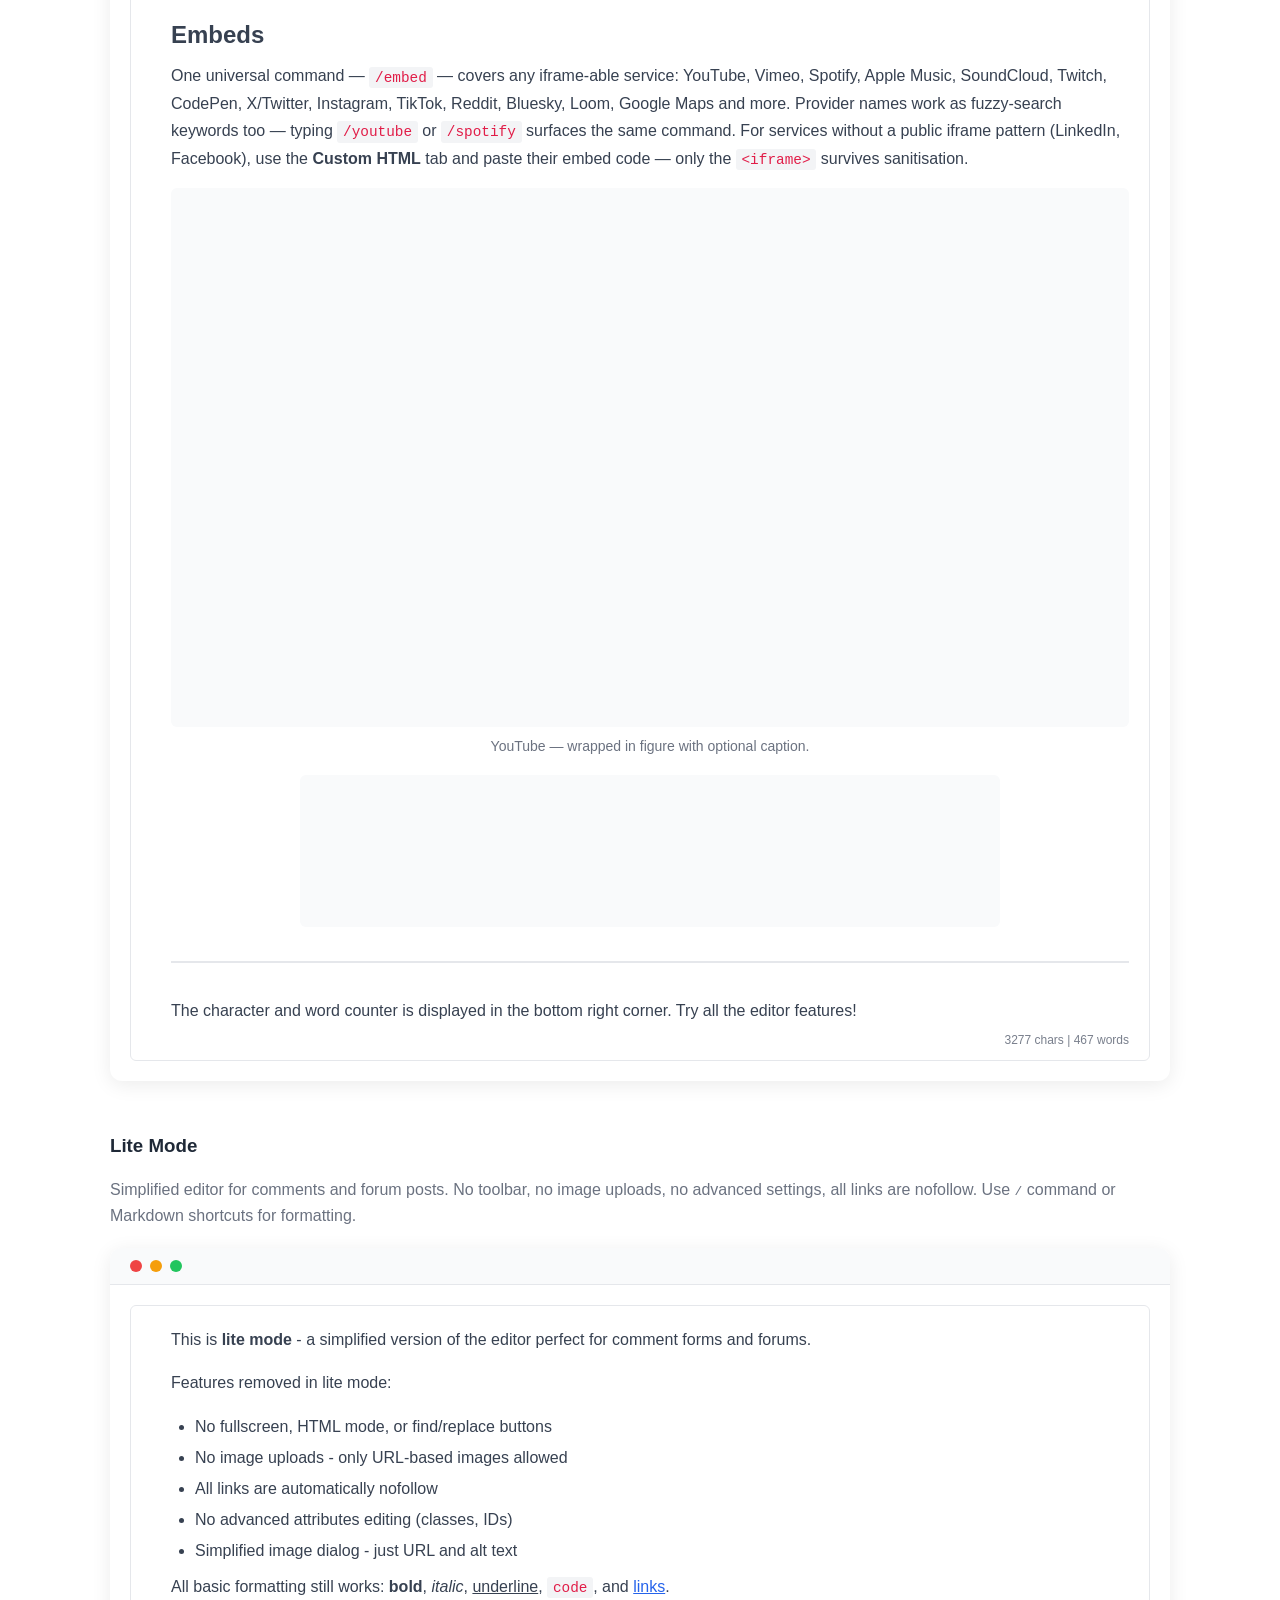
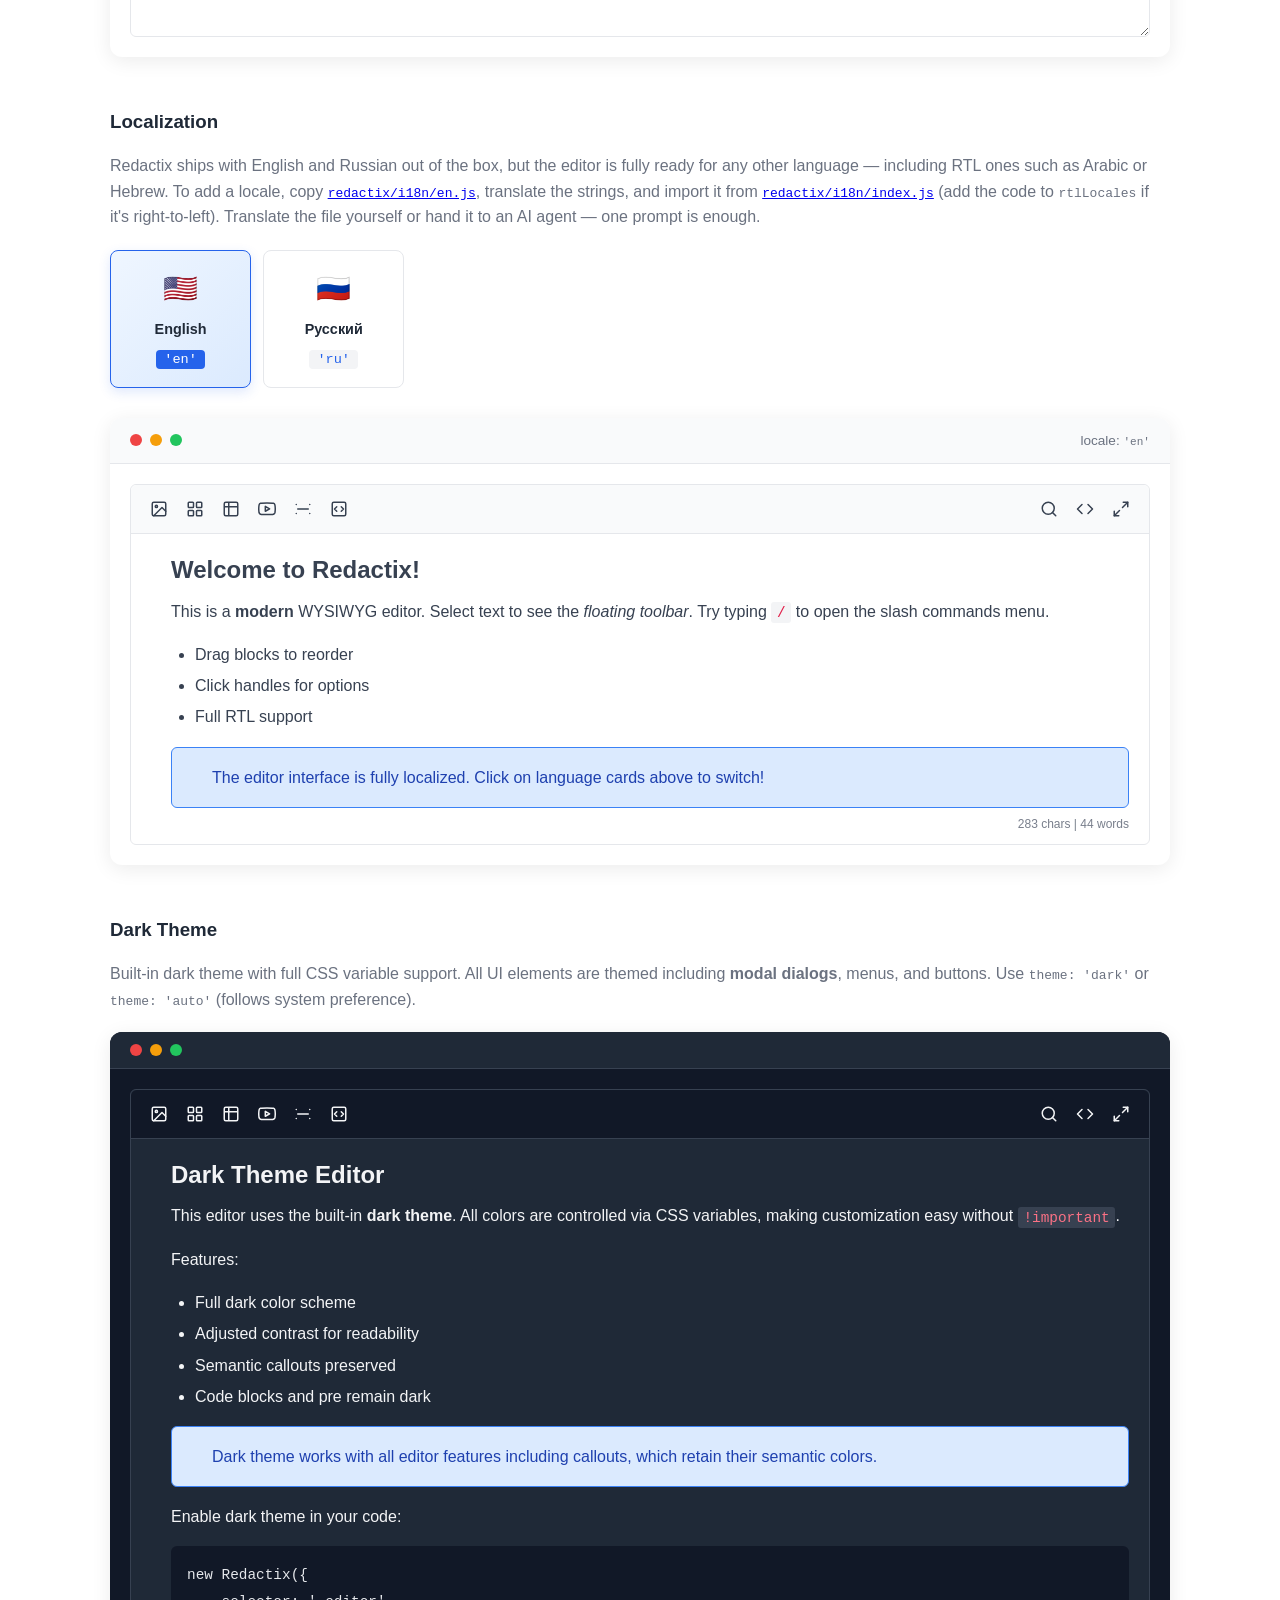
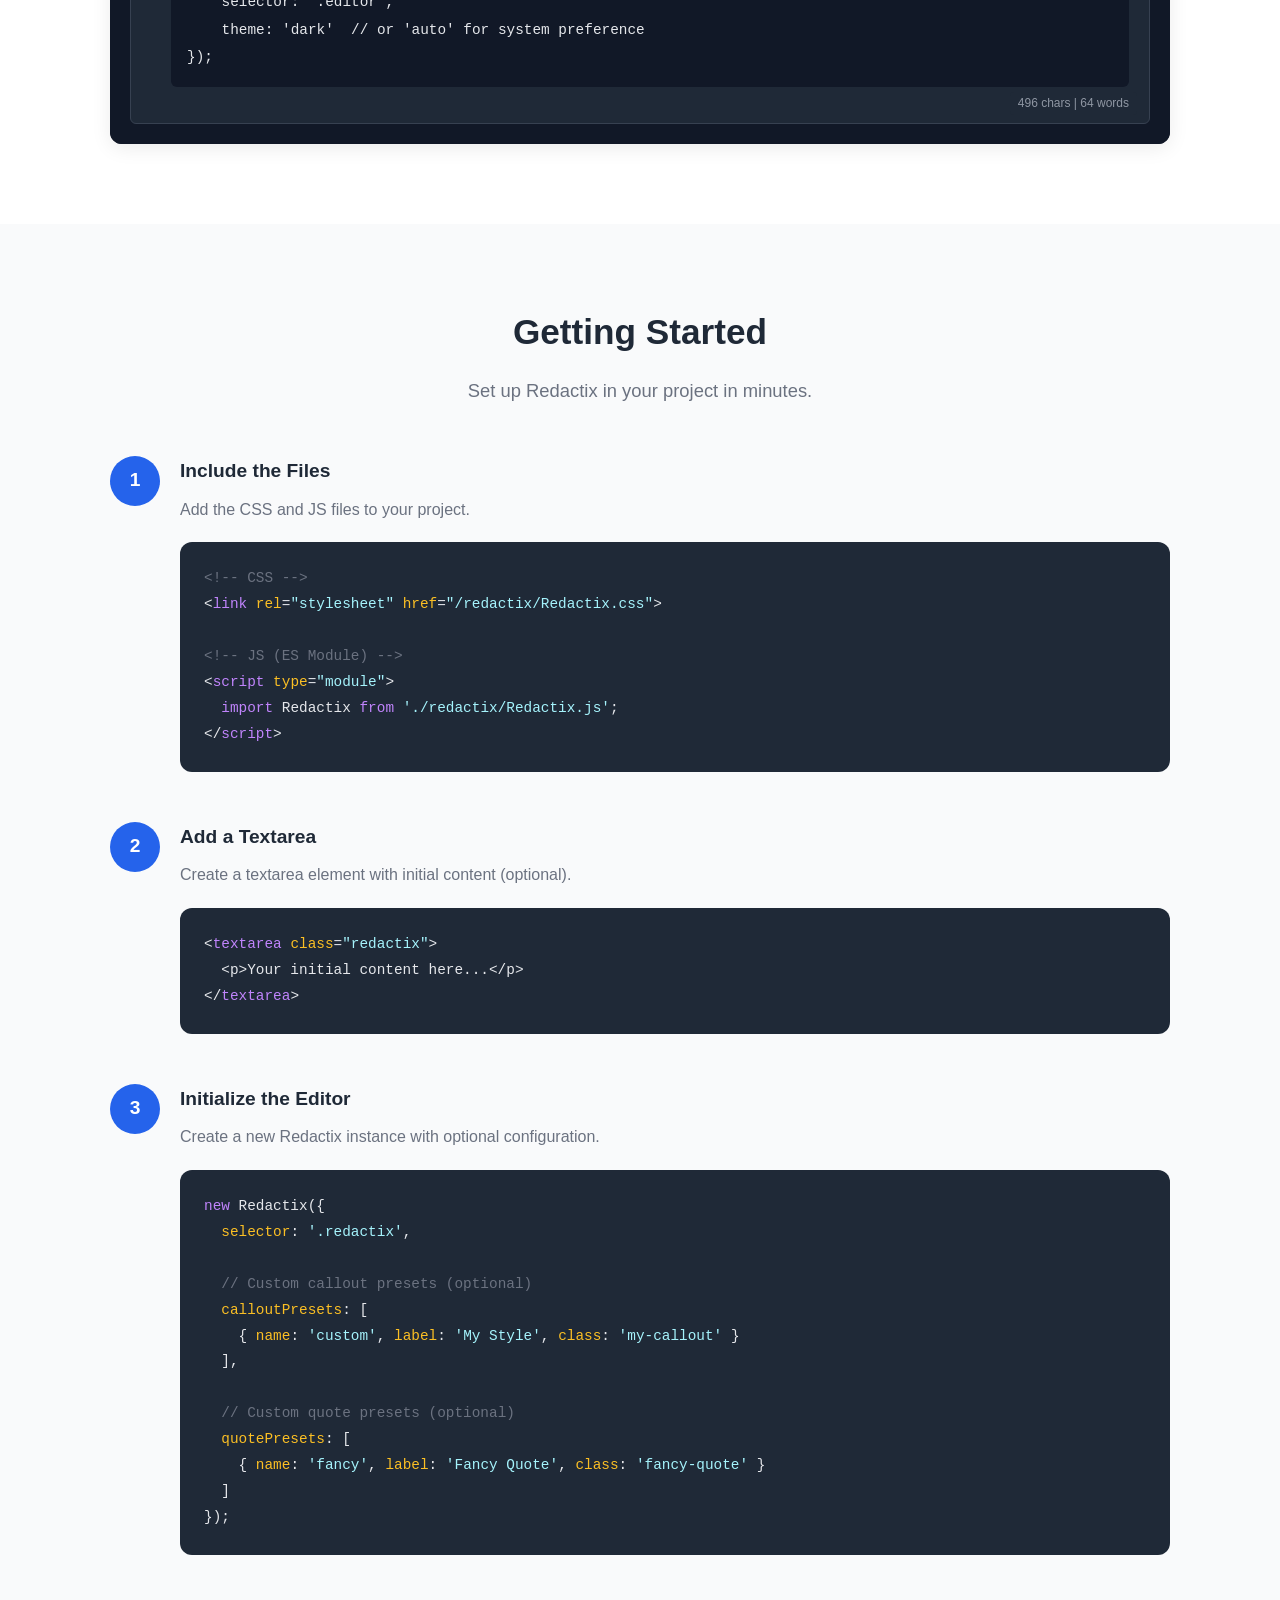
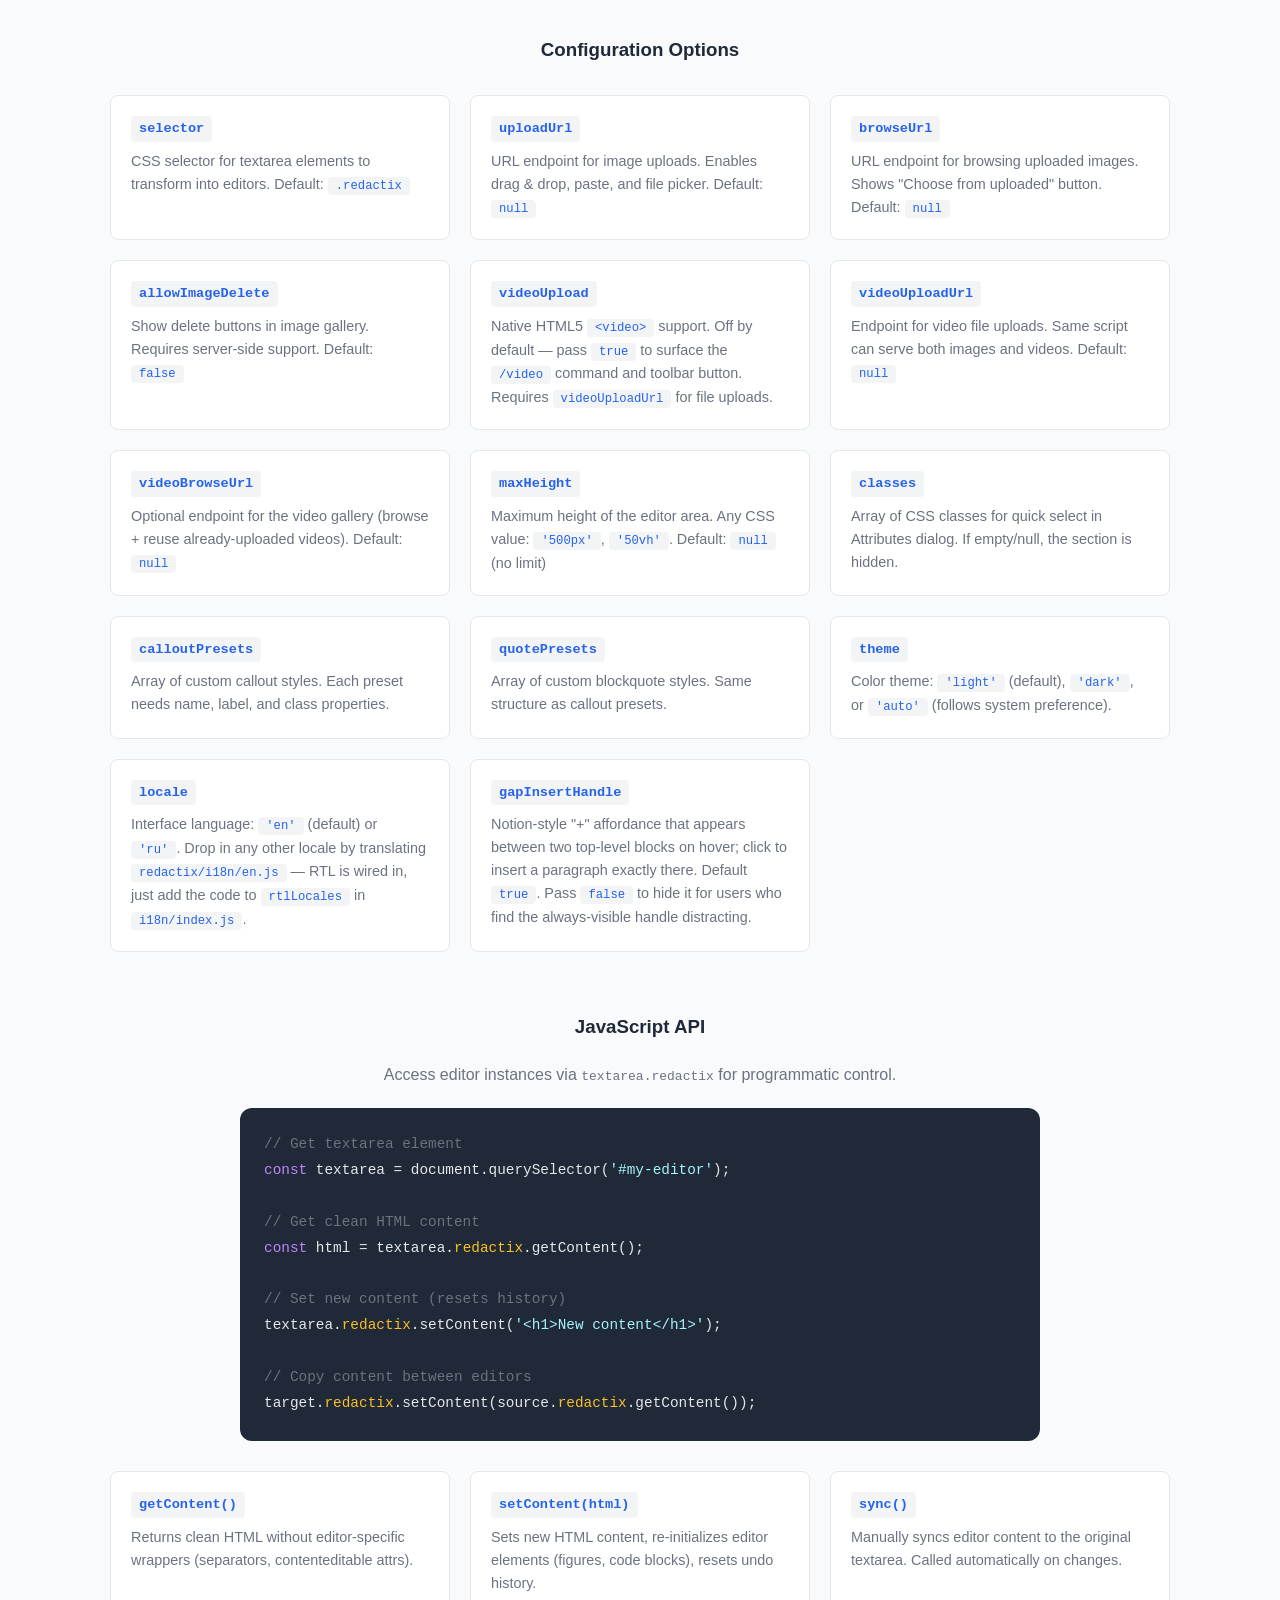
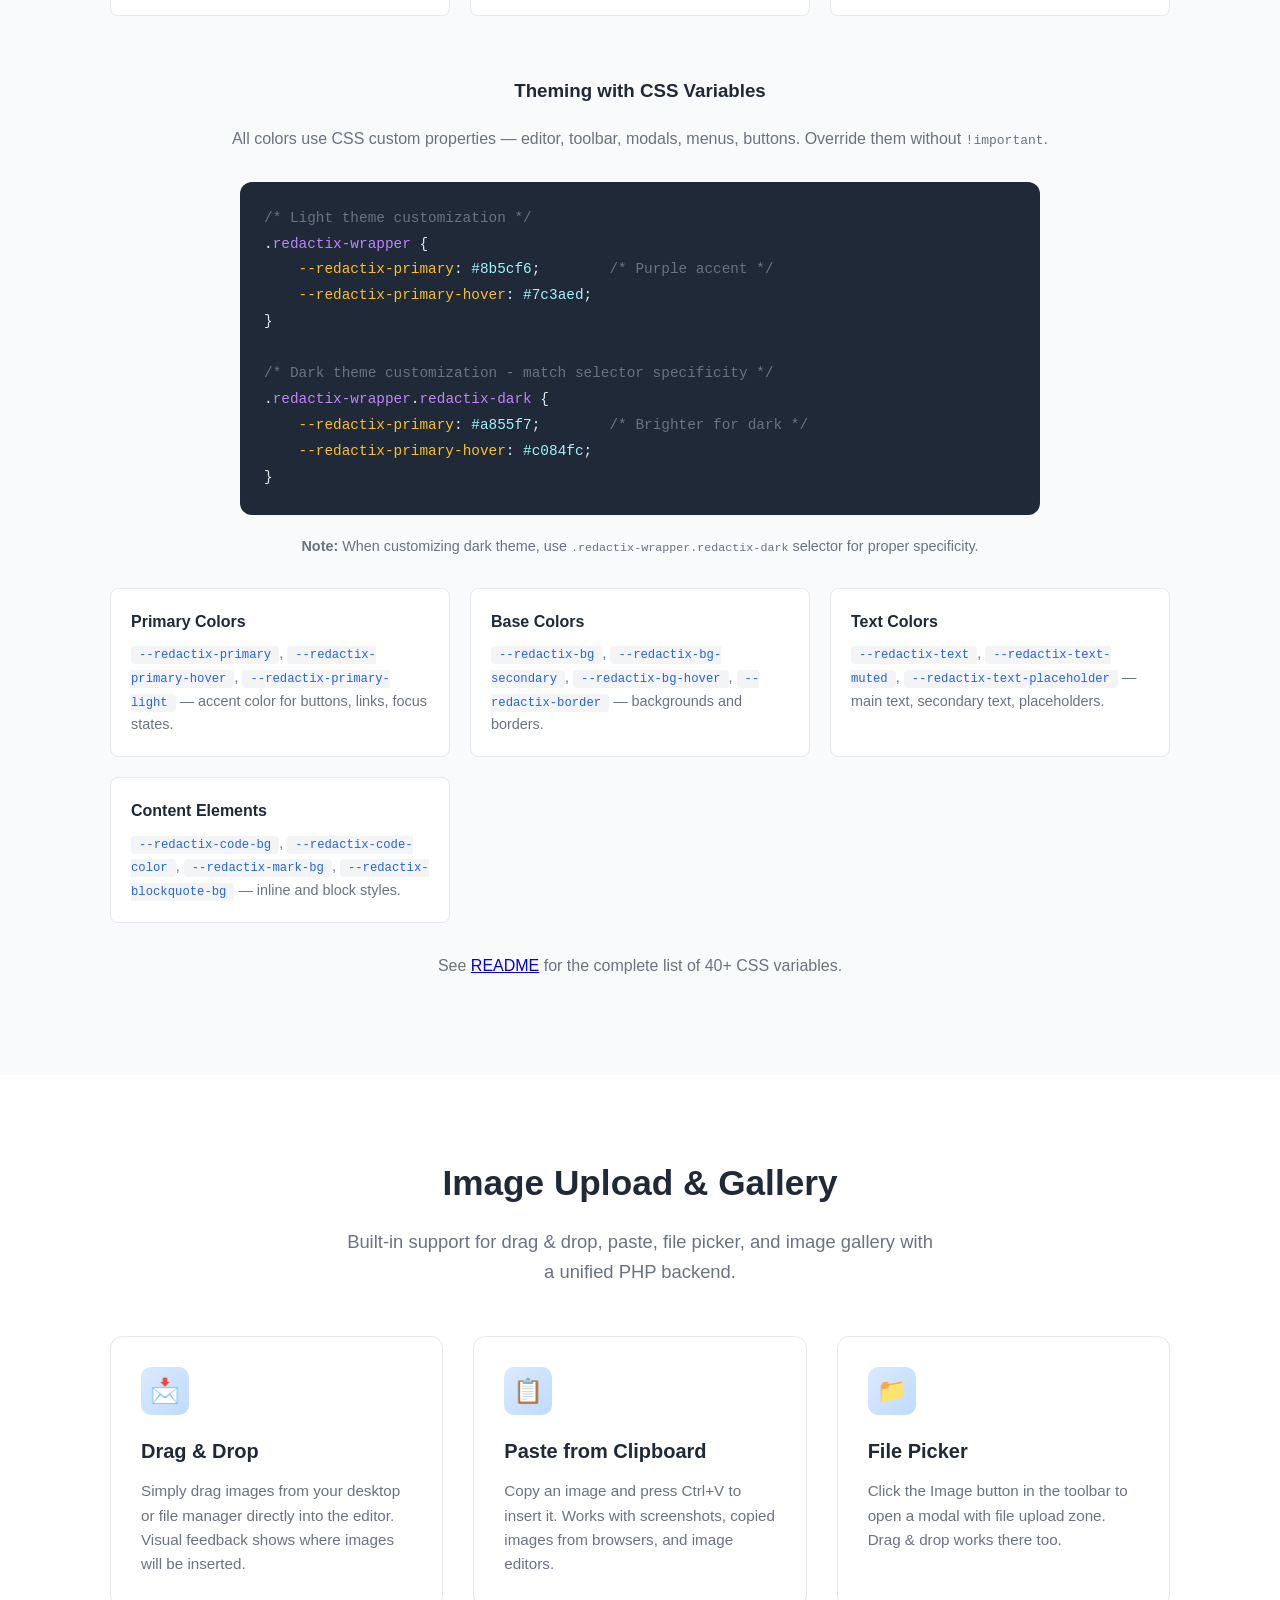
==== commit 10ca31fa: "Added support for photo galleries and videos" ====
--- a/index.html
+++ b/index.html
@@ -749,6 +749,22 @@
                     <h3>Universal Embeds</h3>
                     <p>One <code>/embed</code> for YouTube, Spotify, X, Instagram, TikTok, Reddit and more — provider
                         auto-detected from the URL. Custom HTML tab for niche iframes.</p>
+                </div>
+
+                <div class="feature-card">
+                    <div class="feature-icon">&#127916;</div>
+                    <h3>Native Video (opt-in)</h3>
+                    <p>Upload an MP4 / WebM / MOV file or paste a direct URL — renders as a real
+                        <code>&lt;figure&gt;&lt;video controls&gt;</code> with a chosen aspect ratio. Off by default;
+                        flip <code>videoUpload: true</code> to enable.</p>
+                </div>
+
+                <div class="feature-card">
+                    <div class="feature-icon">&#127748;</div>
+                    <h3>Photo Galleries</h3>
+                    <p>Multiple images grouped under one <code>&lt;figure&gt;</code> with a single shared caption.
+                        Drag-to-reorder in the modal, per-image alt and optional link. Same upload pipeline as single
+                        images.</p>
                 </div>
 
                 <div class="feature-card">
@@ -892,7 +908,7 @@
                 </div>
                 <div class="demo-content">
                     <textarea
-                        class="redactix-full"><h1>Welcome to Redactix!</h1><p>This is a <b>modern</b> WYSIWYG editor with Notion-like experience. Select text to see the <i>floating toolbar</i> with formatting options including <code>inline code</code>, <span class="spoiler">spoilers</span> and <mark>text highlighting</mark>.</p><h2>Text Formatting</h2><p>The editor supports <b>bold</b>, <i>italic</i>, <u>underline</u>, <s>strikethrough</s> text. Also <code>inline code</code> for technical terms, <span class="spoiler">spoilers for hidden content</span> and <mark>highlighting important fragments</mark>.</p><p>Links can have <a href="https://example.com" title="Example link" target="_blank" rel="nofollow">title and rel attributes</a>.</p><h2>Lists</h2><ul><li>Unordered list item</li><li>Drag items to reorder</li><li>Click the handle for menu options</li></ul><ol><li>Ordered list item</li><li>Convert via context menu</li><li>Or type <code>1. </code> at line start</li></ol><h2>Blockquotes</h2><figure class="quote-card"><blockquote><p>Standard quote created via block menu or by typing <code>> </code> at the start of a line. Click the handle on the left to choose a quote style, add a caption, or attach an author photo.</p></blockquote></figure><figure class="quote-card"><blockquote><p>Quotes can hold multiple paragraphs, headings and lists.</p><p>You can keep going with another paragraph here.</p></blockquote><figcaption><span>— Source name</span></figcaption></figure><figure class="quote-card big"><blockquote><p>Large quote — perfect for highlighting key thoughts or article epigraphs.</p></blockquote><figcaption><img src="/uploads/cat.jpg" alt="Author portrait"><span>— <a href="https://example.com" rel="author">Demo Author</a></span></figcaption></figure><h2>Callout Blocks</h2><p>Callout is a block for important information with different styles. Click the handle on the left to select a preset or add an emoji:</p><aside>Standard callout without a class — gray, neutral.</aside><aside data-emoji="💡" class="information"><p>Information block — for helpful tips and additional info. Callouts can hold multiple blocks: paragraphs, headings, lists and dividers.</p><h3>Inner heading</h3><ul><li>First bullet</li><li>Second bullet</li></ul><hr><p>Click the emoji on the left to change it.</p></aside><aside class="warning">Warning — for important notices that need attention.</aside><aside data-emoji="🔥" class="danger">Danger — for critical warnings and errors.</aside><aside class="success">Success — for positive results and confirmations.</aside><h2>Images</h2><p>Click on an image to edit its settings:</p><figure><img src="/uploads/cat.jpg" alt="Demo image"><figcaption>Image caption — click to edit</figcaption></figure><h2>Code Blocks</h2><p>For technical articles and tutorials:</p><pre><code class="language-javascript">// JavaScript example
+                        class="redactix-full"><h1>Welcome to Redactix!</h1><p>This is a <b>modern</b> WYSIWYG editor with Notion-like experience. Select text to see the <i>floating toolbar</i> with formatting options including <code>inline code</code>, <span class="spoiler">spoilers</span> and <mark>text highlighting</mark>.</p><h2>Text Formatting</h2><p>The editor supports <b>bold</b>, <i>italic</i>, <u>underline</u>, <s>strikethrough</s> text. Also <code>inline code</code> for technical terms, <span class="spoiler">spoilers for hidden content</span> and <mark>highlighting important fragments</mark>.</p><p>Links can have <a href="https://example.com" title="Example link" target="_blank" rel="nofollow">title and rel attributes</a>.</p><h2>Lists</h2><ul><li>Unordered list item</li><li>Drag items to reorder</li><li>Click the handle for menu options</li></ul><ol><li>Ordered list item</li><li>Convert via context menu</li><li>Or type <code>1. </code> at line start</li></ol><h2>Blockquotes</h2><figure class="quote-card"><blockquote><p>Standard quote created via block menu or by typing <code>> </code> at the start of a line. Click the handle on the left to choose a quote style, add a caption, or attach an author photo.</p></blockquote></figure><figure class="quote-card"><blockquote><p>Quotes can hold multiple paragraphs, headings and lists.</p><p>You can keep going with another paragraph here.</p></blockquote><figcaption><span>— Source name</span></figcaption></figure><figure class="quote-card big"><blockquote><p>Large quote — perfect for highlighting key thoughts or article epigraphs.</p></blockquote><figcaption><img src="/uploads/cat.jpg" alt="Author portrait"><span>— <a href="https://example.com" rel="author">Demo Author</a></span></figcaption></figure><h2>Callout Blocks</h2><p>Callout is a block for important information with different styles. Click the handle on the left to select a preset or add an emoji:</p><aside>Standard callout without a class — gray, neutral.</aside><aside data-emoji="💡" class="information"><p>Information block — for helpful tips and additional info. Callouts can hold multiple blocks: paragraphs, headings, lists and dividers.</p><h3>Inner heading</h3><ul><li>First bullet</li><li>Second bullet</li></ul><hr><p>Click the emoji on the left to change it.</p></aside><aside class="warning">Warning — for important notices that need attention.</aside><aside data-emoji="🔥" class="danger">Danger — for critical warnings and errors.</aside><aside class="success">Success — for positive results and confirmations.</aside><h2>Images</h2><p>Click on an image to edit its settings:</p><figure><img src="/uploads/cat.jpg" alt="Demo image"><figcaption>Image caption — click to edit</figcaption></figure><h2>Photo Gallery</h2><p>Use <code>/gallery</code> to drop multiple images under one shared <code>&amp;lt;figure&amp;gt;</code>. Drag rows in the modal to reorder, per-image alt + optional link.</p><figure class="redactix-gallery"><div class="redactix-gallery-grid"><img src="/uploads/cat.jpg" alt=""><img src="/uploads/default.jpg" alt=""><img src="/uploads/cat.jpg" alt=""></div><figcaption>Shared caption — supports inline formatting like <b>bold</b> or <a href="https://example.com">links</a>.</figcaption></figure><h2>Native Video</h2><p>The <code>/video</code> command (off by default — flip <code>videoUpload: true</code> to enable) wraps a real <code>&amp;lt;video controls&amp;gt;</code> in a <code>&amp;lt;figure&amp;gt;</code> with an optional caption and a chosen aspect ratio. No autoplay, no muted — readers get full native controls.</p><figure class="redactix-video" data-aspect="16:9"><video src="/uploads/default.mp4" controls preload="metadata" style="aspect-ratio:16 / 9"></video><figcaption>Native HTML5 video — chosen aspect ratio is written inline so the player keeps its shape on the production site.</figcaption></figure><h2>Code Blocks</h2><p>For technical articles and tutorials:</p><pre><code class="language-javascript">// JavaScript example
 function greet(name) {
     console.log(`Hello, ${name}!`);
     return true;
@@ -1058,6 +1074,22 @@
                     <h4><code>allowImageDelete</code></h4>
                     <p>Show delete buttons in image gallery. Requires server-side support. Default: <code>false</code>
                     </p>
+                </div>
+                <div class="config-item">
+                    <h4><code>videoUpload</code></h4>
+                    <p>Native HTML5 <code>&lt;video&gt;</code> support. Off by default — pass <code>true</code> to
+                        surface the <code>/video</code> command and toolbar button. Requires
+                        <code>videoUploadUrl</code> for file uploads.</p>
+                </div>
+                <div class="config-item">
+                    <h4><code>videoUploadUrl</code></h4>
+                    <p>Endpoint for video file uploads. Same script can serve both images and videos. Default:
+                        <code>null</code></p>
+                </div>
+                <div class="config-item">
+                    <h4><code>videoBrowseUrl</code></h4>
+                    <p>Optional endpoint for the video gallery (browse + reuse already-uploaded videos). Default:
+                        <code>null</code></p>
                 </div>
                 <div class="config-item">
                     <h4><code>maxHeight</code></h4>
@@ -1471,6 +1503,12 @@
             // Image upload and browse endpoint (combined script)
             uploadUrl: '/redactix_images_demo.php',
             browseUrl: '/redactix_images_demo.php',
+            // Native HTML5 <video> upload — off by default; flip these
+            // three on (and set $allowVideoUpload = true in the demo PHP)
+            // to surface the /video command in the demo above.
+            videoUpload: true,
+            videoUploadUrl: '/redactix_images_demo.php',
+            videoBrowseUrl: '/redactix_images_demo.php',
             // Enable delete button in image browser (requires allowDelete=true in PHP)
             // allowImageDelete: true,
             // Max editor height (optional)
--- a/redactix/Redactix.css
+++ b/redactix/Redactix.css
@@ -654,6 +654,120 @@
 
 .redactix-editor img:hover {
     opacity: 0.85;
+}
+
+/* Native <video> uploaded via the Video module. Mirrors the image
+   max-height (450px) so vertical clips don't blow up the editor;
+   the production site is expected to define its own width rules. */
+.redactix-editor figure.redactix-video {
+    position: relative;
+}
+
+.redactix-editor figure.redactix-video > video {
+    display: block;
+    margin: 0 auto;
+    max-width: 100%;
+    max-height: 450px;
+    width: auto;
+    height: auto;
+    border-radius: 4px;
+    background: #000;
+}
+
+/* Photo gallery — multiple images grouped under a single figure with a
+   shared figcaption. The inner .redactix-gallery-grid is an auto-fit
+   grid in the editor; the production site is expected to override. */
+.redactix-editor figure.redactix-gallery {
+    position: relative;
+}
+
+/* Flex row instead of grid: every image keeps its native aspect ratio
+   but locks to a uniform 200px height. Wide panoramas take more width,
+   verticals take less, and the row wraps when it runs out of space. */
+.redactix-editor figure.redactix-gallery > .redactix-gallery-grid {
+    display: flex;
+    flex-wrap: wrap;
+    gap: 6px;
+}
+
+.redactix-editor figure.redactix-gallery > .redactix-gallery-grid > img,
+.redactix-editor figure.redactix-gallery > .redactix-gallery-grid > a {
+    display: block;
+    height: 200px;
+    width: auto;
+    max-width: 100%;
+    margin: 0;
+    border-radius: 4px;
+    cursor: pointer;
+}
+
+.redactix-editor figure.redactix-gallery > .redactix-gallery-grid > a > img {
+    display: block;
+    height: 100%;
+    width: auto;
+    max-width: 100%;
+    max-height: none;
+    border-radius: 4px;
+}
+
+.redactix-editor figure.redactix-gallery > .redactix-gallery-grid > img {
+    max-height: none;
+}
+
+/* Edit button on the whole gallery — matches embed/video styling. */
+.redactix-editor .redactix-gallery-edit-btn {
+    position: absolute;
+    top: 8px;
+    right: 8px;
+    z-index: 2;
+    background: rgba(17, 24, 39, 0.85);
+    color: #fff;
+    border: none;
+    padding: 6px 12px;
+    border-radius: 6px;
+    font-size: 12px;
+    font-weight: 500;
+    cursor: pointer;
+    opacity: 0;
+    pointer-events: none;
+    transition: opacity 0.15s, background 0.15s;
+}
+
+.redactix-editor figure.redactix-gallery:hover .redactix-gallery-edit-btn {
+    opacity: 1;
+    pointer-events: auto;
+}
+
+.redactix-editor .redactix-gallery-edit-btn:hover {
+    background: var(--redactix-primary);
+}
+
+/* Floating Edit button — same look as the embed Edit button. */
+.redactix-editor .redactix-video-edit-btn {
+    position: absolute;
+    top: 8px;
+    right: 8px;
+    z-index: 2;
+    background: rgba(17, 24, 39, 0.85);
+    color: #fff;
+    border: none;
+    padding: 6px 12px;
+    border-radius: 6px;
+    font-size: 12px;
+    font-weight: 500;
+    cursor: pointer;
+    opacity: 0;
+    pointer-events: none;
+    transition: opacity 0.15s, background 0.15s;
+}
+
+.redactix-editor figure.redactix-video:hover .redactix-video-edit-btn {
+    opacity: 1;
+    pointer-events: auto;
+}
+
+.redactix-editor .redactix-video-edit-btn:hover {
+    background: var(--redactix-primary);
 }
 
 .redactix-editor hr {
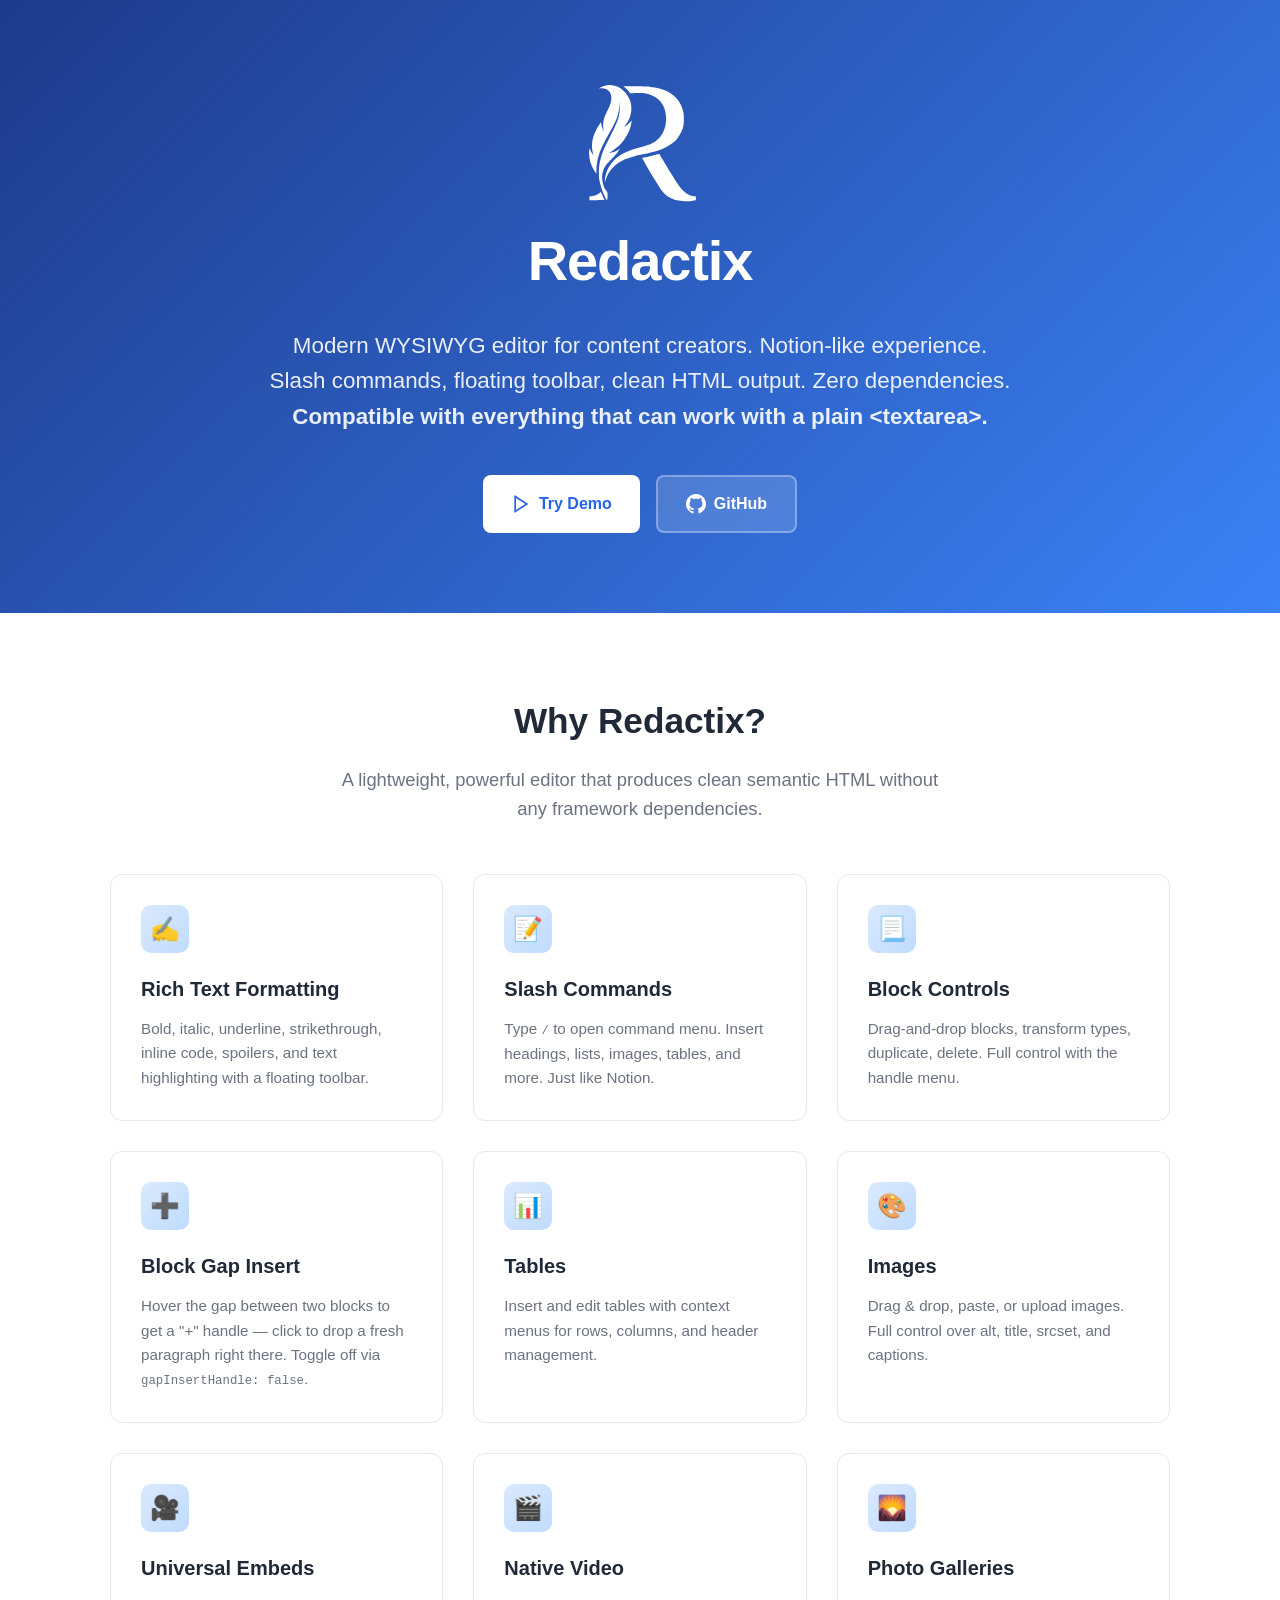
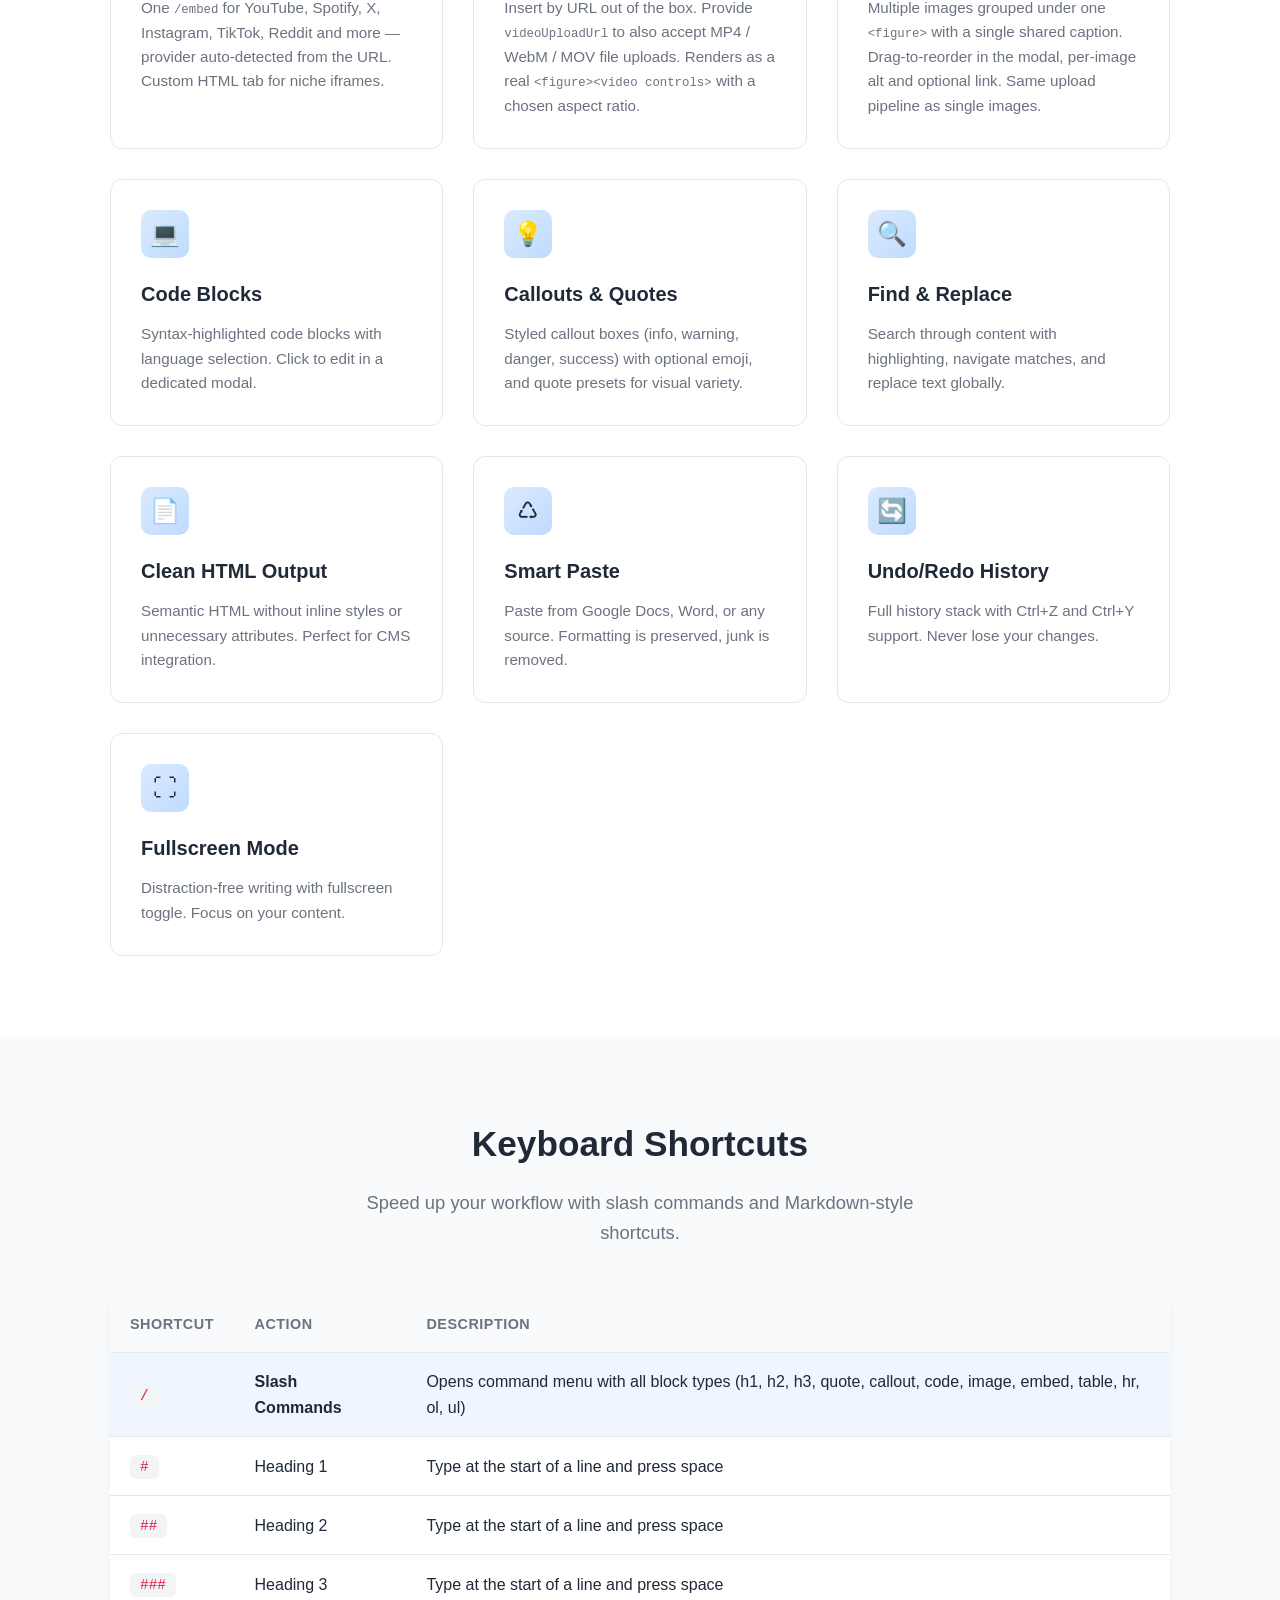
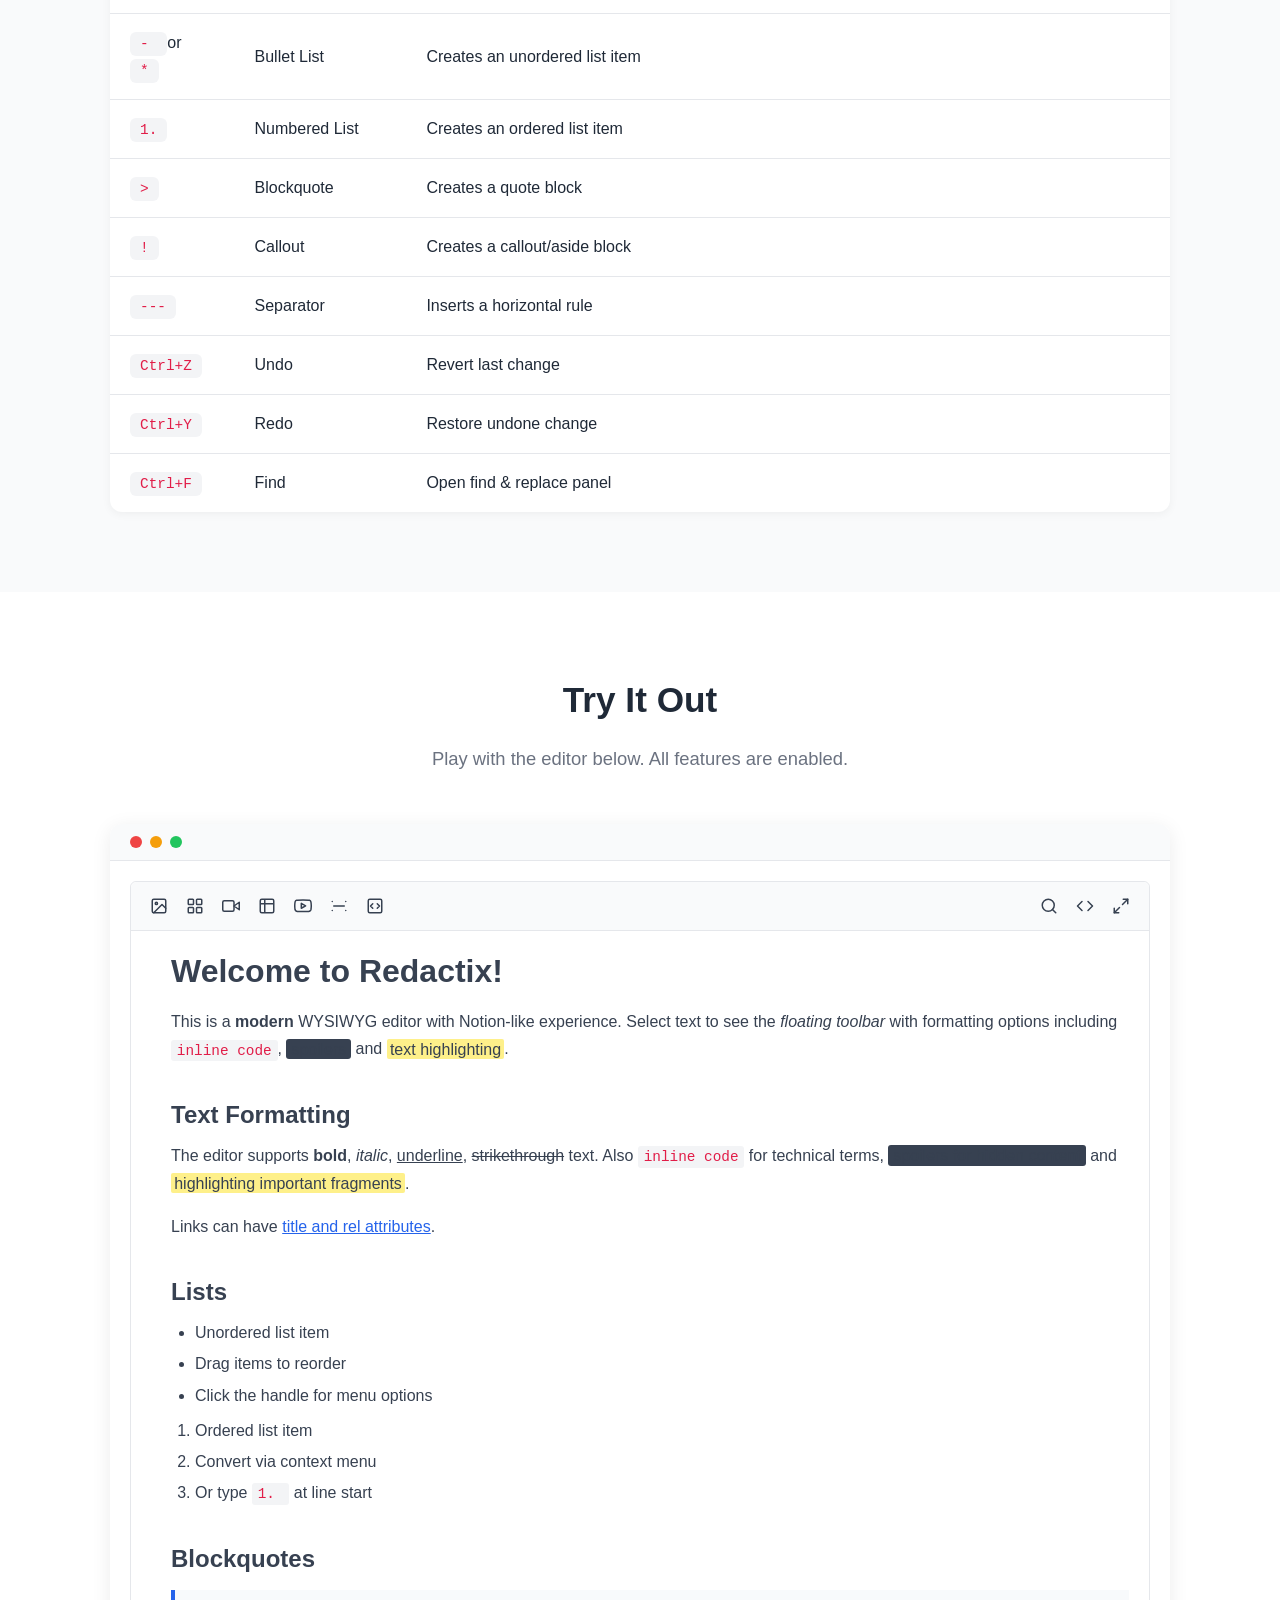
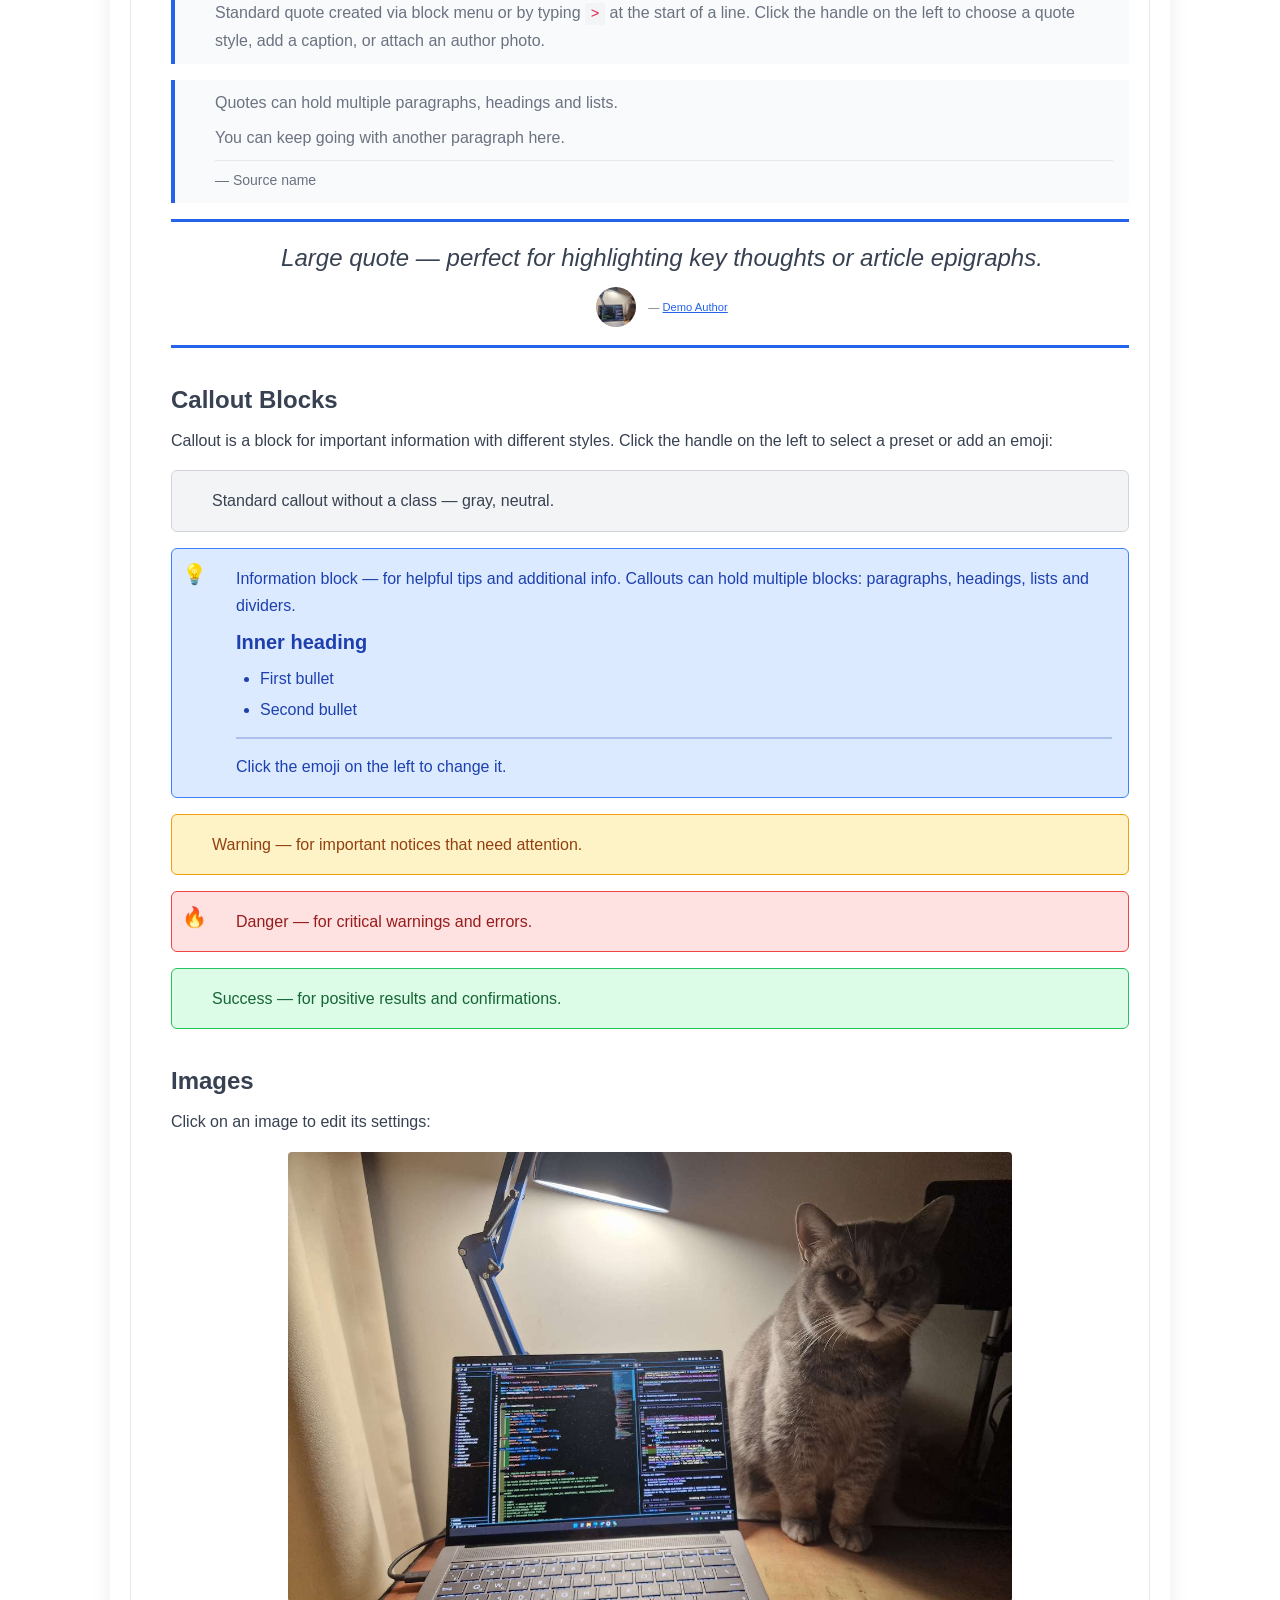
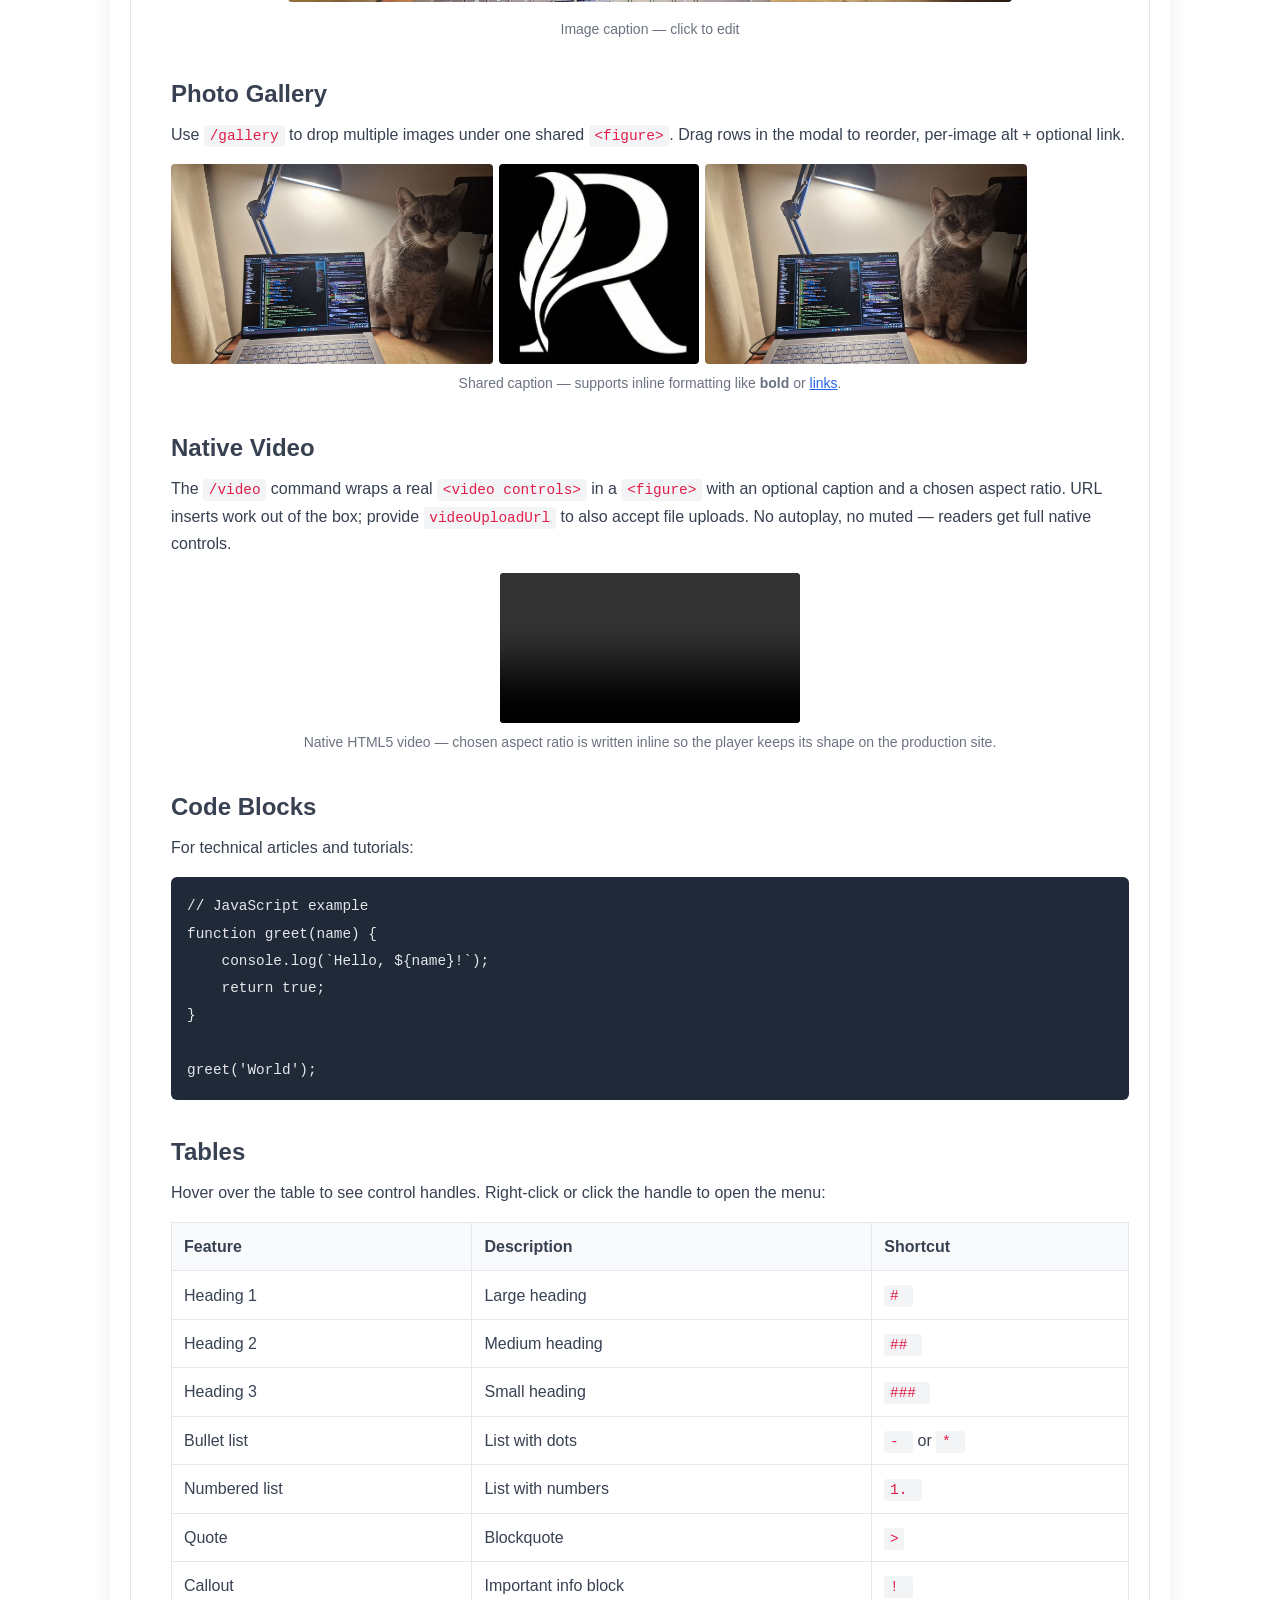
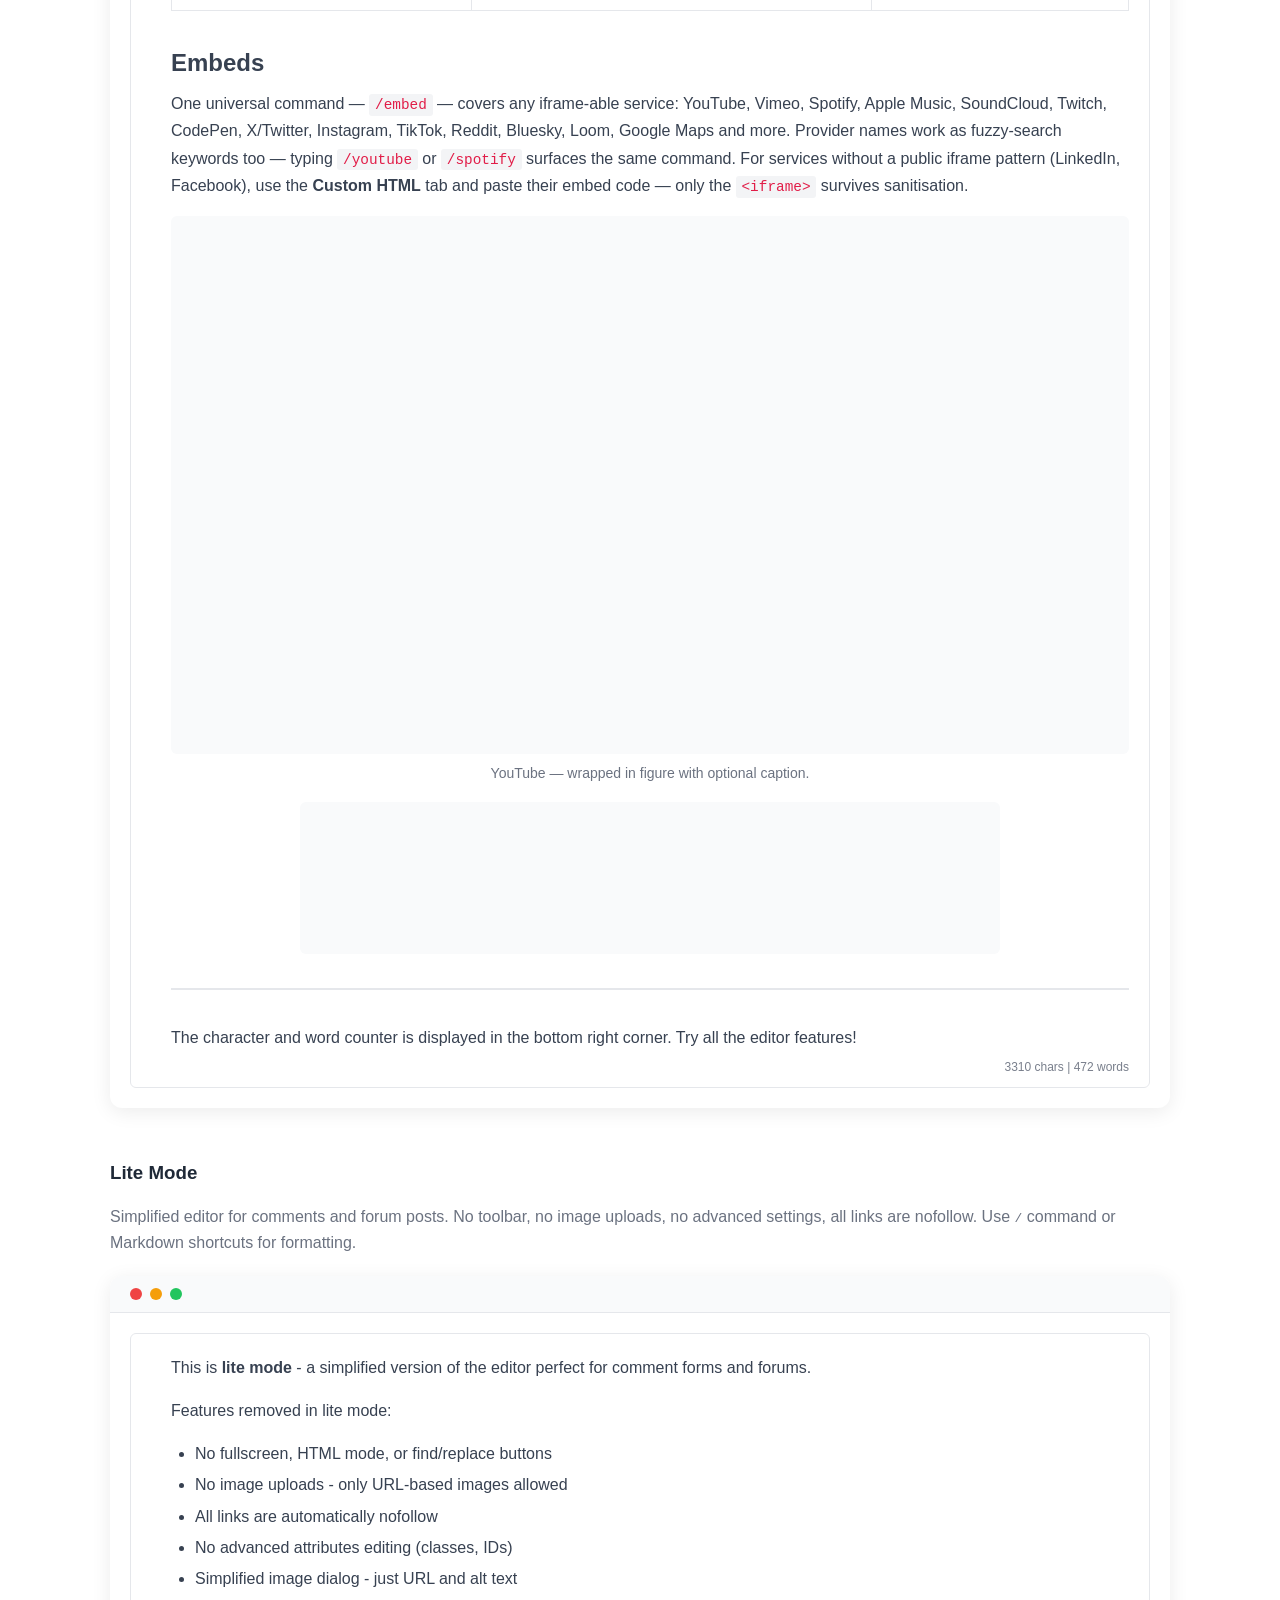
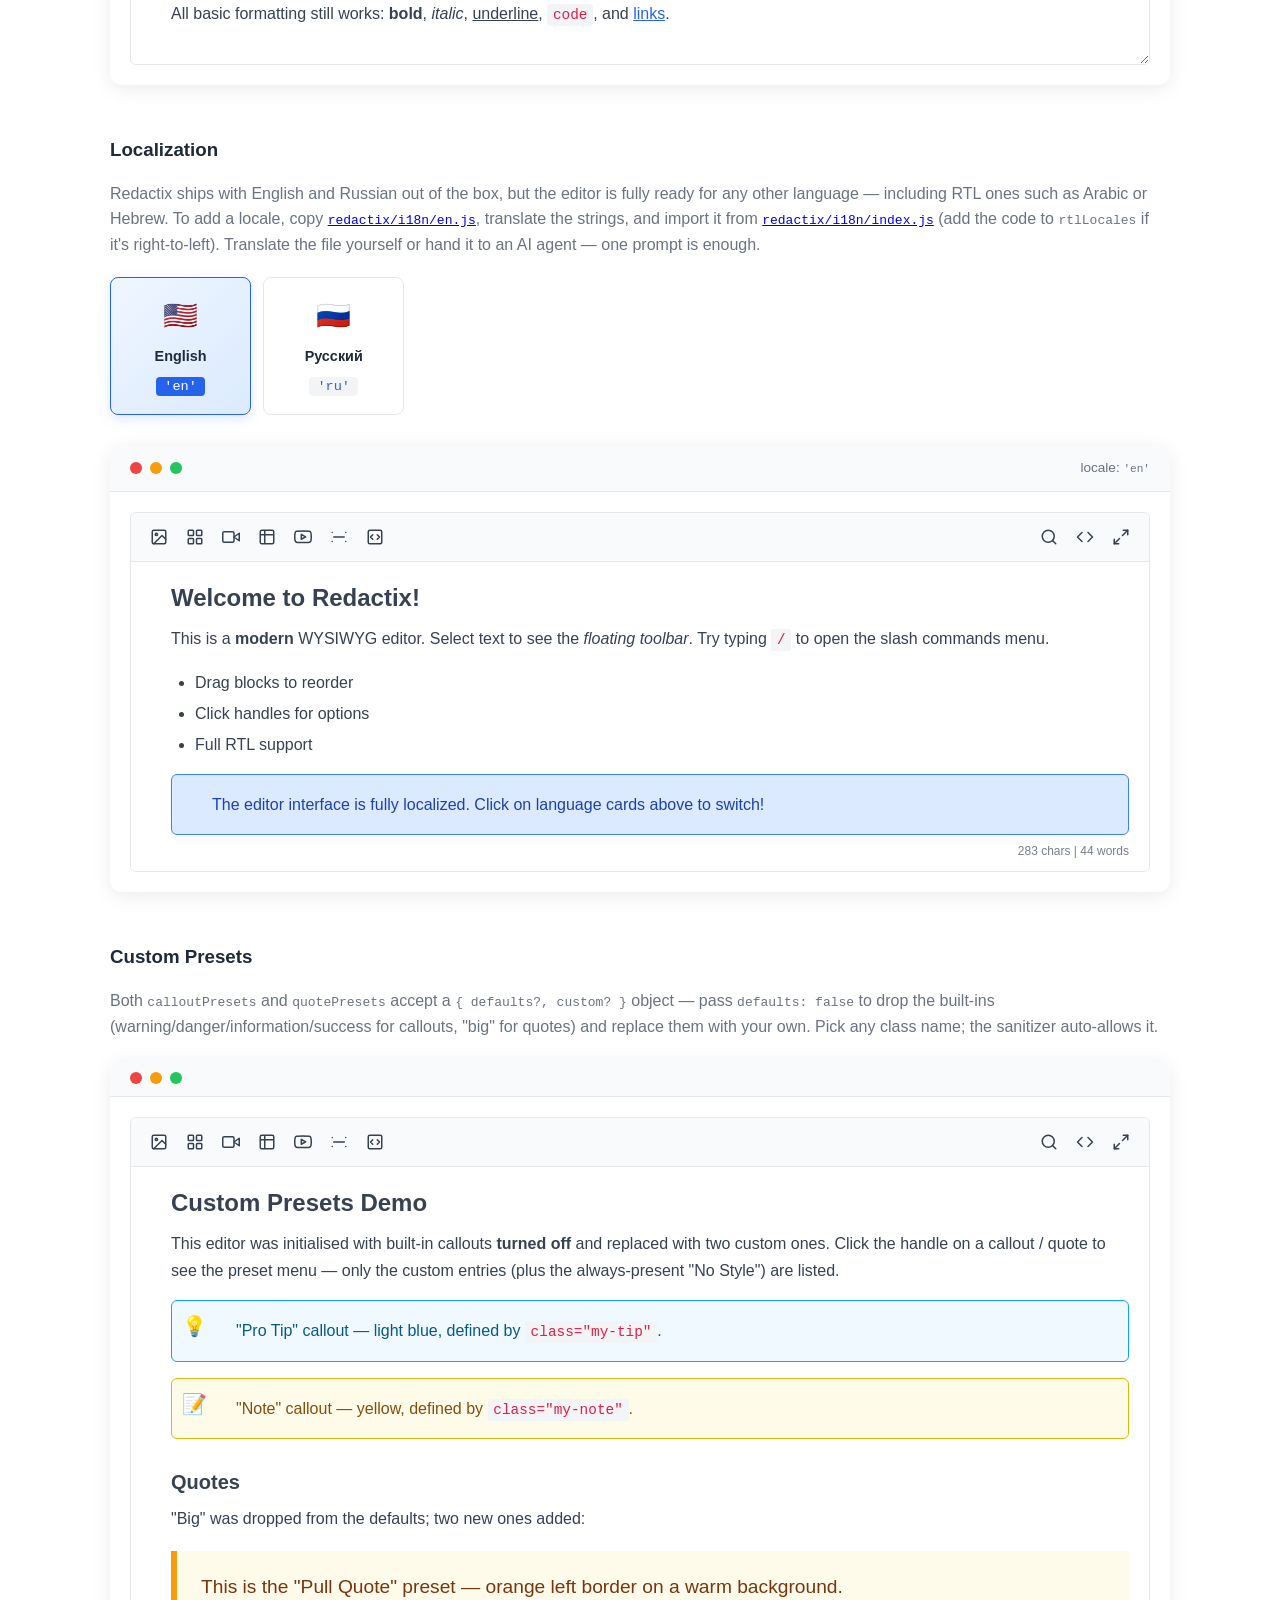
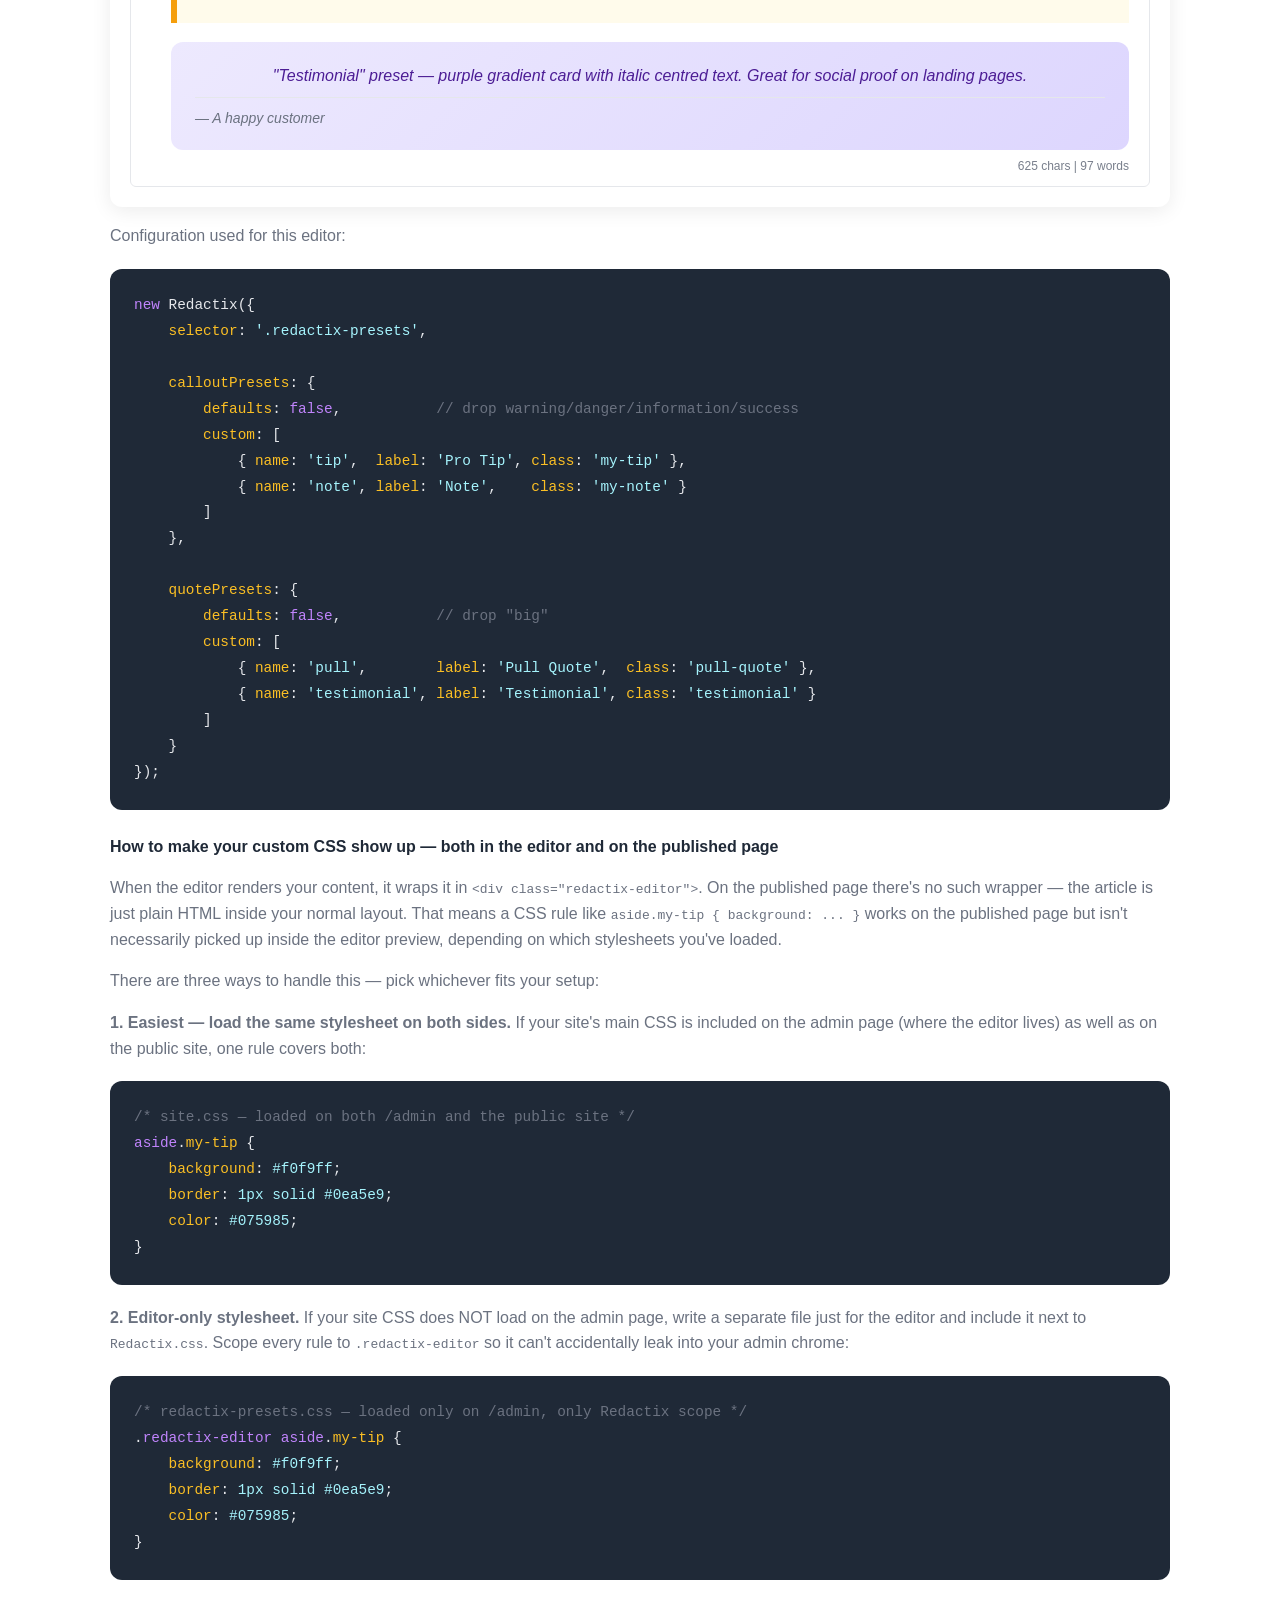
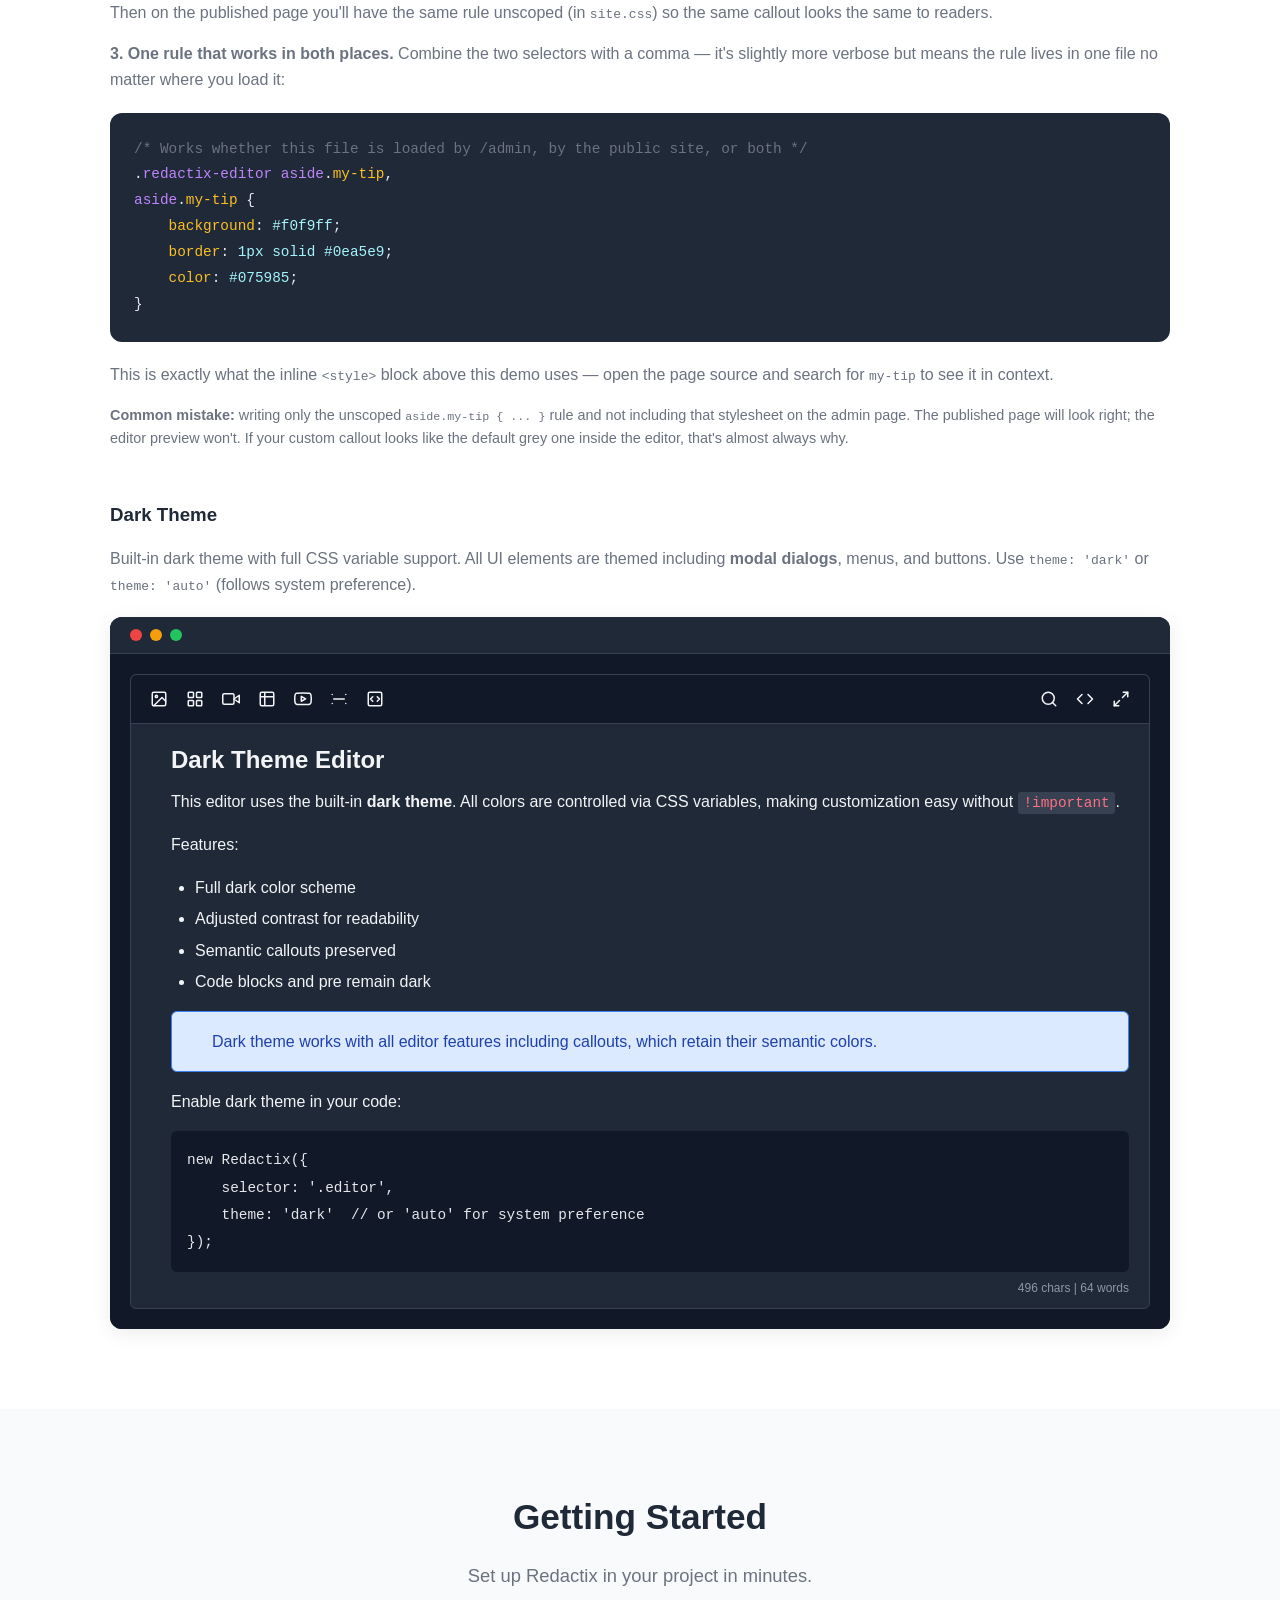
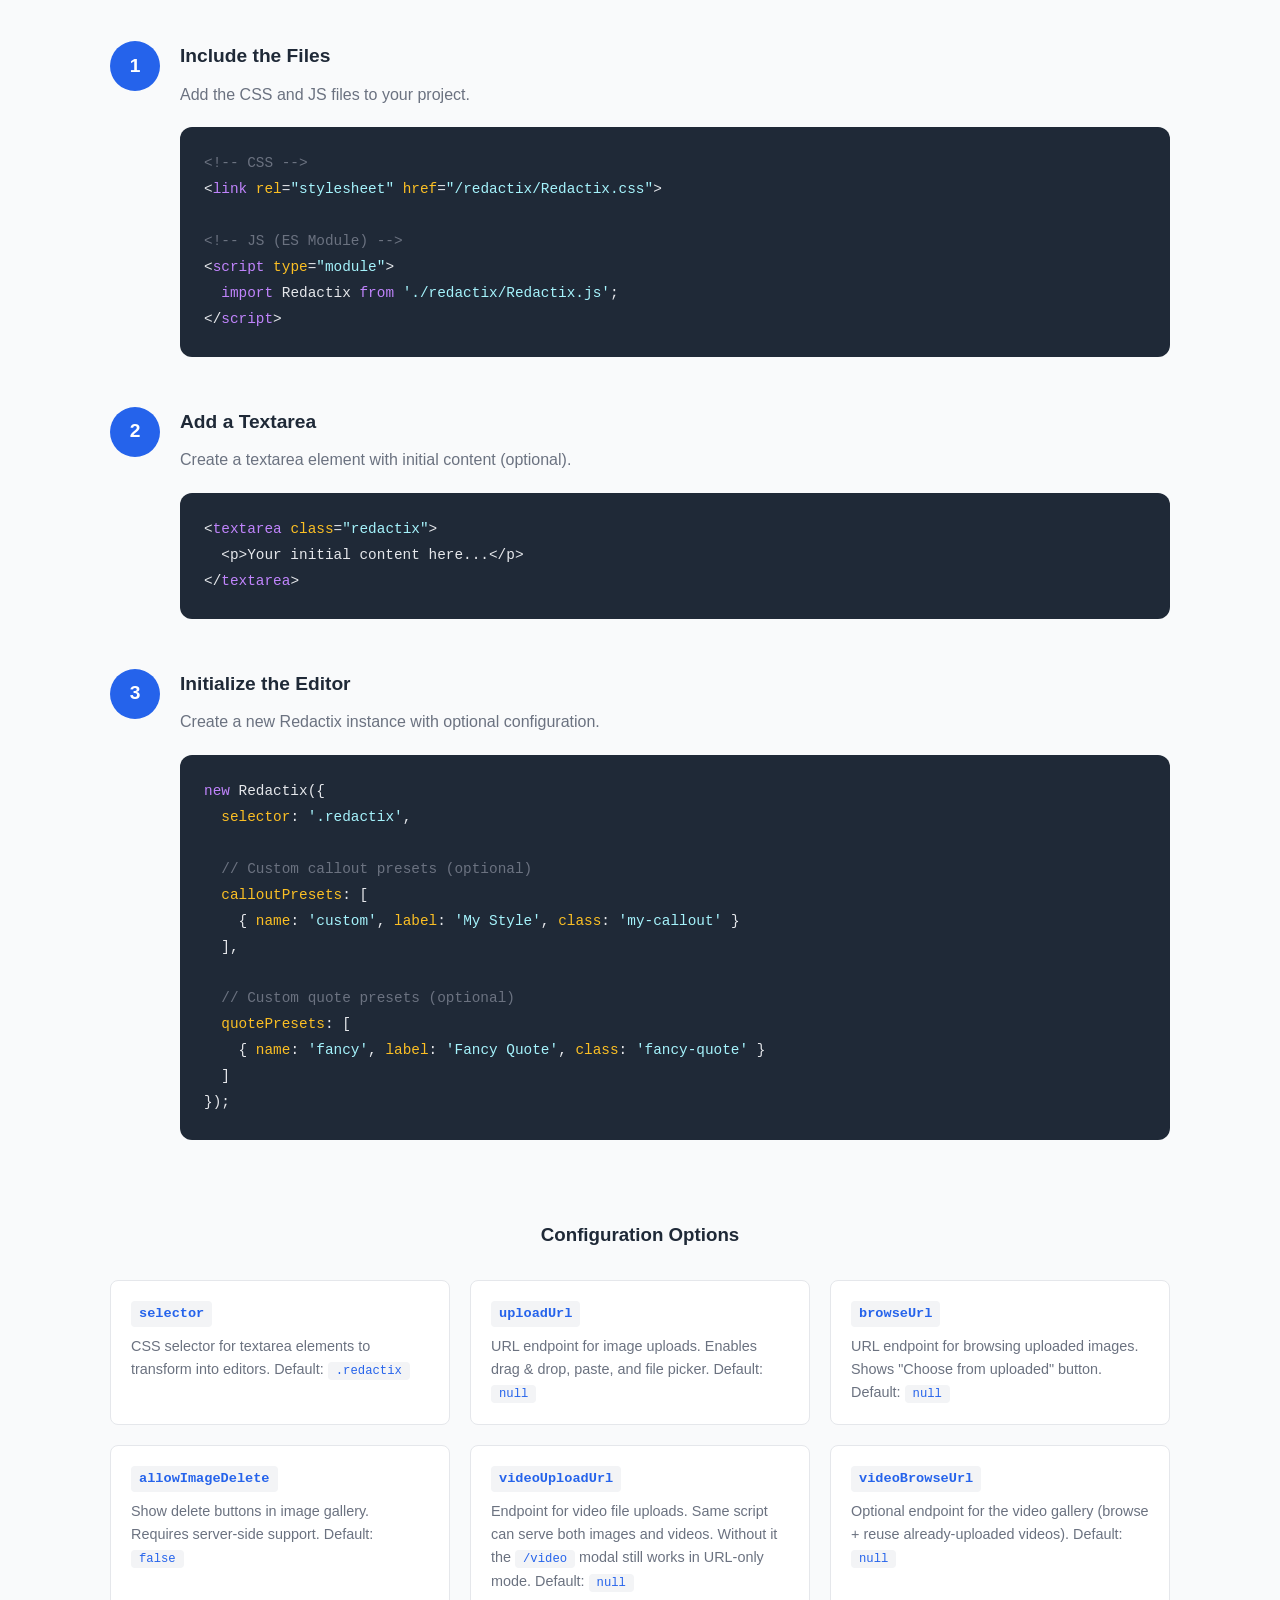
==== commit 4b248a4d: "A lot of small improvements" ====
--- a/index.html
+++ b/index.html
@@ -753,10 +753,10 @@
 
                 <div class="feature-card">
                     <div class="feature-icon">&#127916;</div>
-                    <h3>Native Video (opt-in)</h3>
-                    <p>Upload an MP4 / WebM / MOV file or paste a direct URL — renders as a real
-                        <code>&lt;figure&gt;&lt;video controls&gt;</code> with a chosen aspect ratio. Off by default;
-                        flip <code>videoUpload: true</code> to enable.</p>
+                    <h3>Native Video</h3>
+                    <p>Insert by URL out of the box. Provide <code>videoUploadUrl</code> to also accept MP4 / WebM /
+                        MOV file uploads. Renders as a real <code>&lt;figure&gt;&lt;video controls&gt;</code> with a
+                        chosen aspect ratio.</p>
                 </div>
 
                 <div class="feature-card">
@@ -908,7 +908,7 @@
                 </div>
                 <div class="demo-content">
                     <textarea
-                        class="redactix-full"><h1>Welcome to Redactix!</h1><p>This is a <b>modern</b> WYSIWYG editor with Notion-like experience. Select text to see the <i>floating toolbar</i> with formatting options including <code>inline code</code>, <span class="spoiler">spoilers</span> and <mark>text highlighting</mark>.</p><h2>Text Formatting</h2><p>The editor supports <b>bold</b>, <i>italic</i>, <u>underline</u>, <s>strikethrough</s> text. Also <code>inline code</code> for technical terms, <span class="spoiler">spoilers for hidden content</span> and <mark>highlighting important fragments</mark>.</p><p>Links can have <a href="https://example.com" title="Example link" target="_blank" rel="nofollow">title and rel attributes</a>.</p><h2>Lists</h2><ul><li>Unordered list item</li><li>Drag items to reorder</li><li>Click the handle for menu options</li></ul><ol><li>Ordered list item</li><li>Convert via context menu</li><li>Or type <code>1. </code> at line start</li></ol><h2>Blockquotes</h2><figure class="quote-card"><blockquote><p>Standard quote created via block menu or by typing <code>> </code> at the start of a line. Click the handle on the left to choose a quote style, add a caption, or attach an author photo.</p></blockquote></figure><figure class="quote-card"><blockquote><p>Quotes can hold multiple paragraphs, headings and lists.</p><p>You can keep going with another paragraph here.</p></blockquote><figcaption><span>— Source name</span></figcaption></figure><figure class="quote-card big"><blockquote><p>Large quote — perfect for highlighting key thoughts or article epigraphs.</p></blockquote><figcaption><img src="/uploads/cat.jpg" alt="Author portrait"><span>— <a href="https://example.com" rel="author">Demo Author</a></span></figcaption></figure><h2>Callout Blocks</h2><p>Callout is a block for important information with different styles. Click the handle on the left to select a preset or add an emoji:</p><aside>Standard callout without a class — gray, neutral.</aside><aside data-emoji="💡" class="information"><p>Information block — for helpful tips and additional info. Callouts can hold multiple blocks: paragraphs, headings, lists and dividers.</p><h3>Inner heading</h3><ul><li>First bullet</li><li>Second bullet</li></ul><hr><p>Click the emoji on the left to change it.</p></aside><aside class="warning">Warning — for important notices that need attention.</aside><aside data-emoji="🔥" class="danger">Danger — for critical warnings and errors.</aside><aside class="success">Success — for positive results and confirmations.</aside><h2>Images</h2><p>Click on an image to edit its settings:</p><figure><img src="/uploads/cat.jpg" alt="Demo image"><figcaption>Image caption — click to edit</figcaption></figure><h2>Photo Gallery</h2><p>Use <code>/gallery</code> to drop multiple images under one shared <code>&amp;lt;figure&amp;gt;</code>. Drag rows in the modal to reorder, per-image alt + optional link.</p><figure class="redactix-gallery"><div class="redactix-gallery-grid"><img src="/uploads/cat.jpg" alt=""><img src="/uploads/default.jpg" alt=""><img src="/uploads/cat.jpg" alt=""></div><figcaption>Shared caption — supports inline formatting like <b>bold</b> or <a href="https://example.com">links</a>.</figcaption></figure><h2>Native Video</h2><p>The <code>/video</code> command (off by default — flip <code>videoUpload: true</code> to enable) wraps a real <code>&amp;lt;video controls&amp;gt;</code> in a <code>&amp;lt;figure&amp;gt;</code> with an optional caption and a chosen aspect ratio. No autoplay, no muted — readers get full native controls.</p><figure class="redactix-video" data-aspect="16:9"><video src="/uploads/default.mp4" controls preload="metadata" style="aspect-ratio:16 / 9"></video><figcaption>Native HTML5 video — chosen aspect ratio is written inline so the player keeps its shape on the production site.</figcaption></figure><h2>Code Blocks</h2><p>For technical articles and tutorials:</p><pre><code class="language-javascript">// JavaScript example
+                        class="redactix-full"><h1>Welcome to Redactix!</h1><p>This is a <b>modern</b> WYSIWYG editor with Notion-like experience. Select text to see the <i>floating toolbar</i> with formatting options including <code>inline code</code>, <span class="spoiler">spoilers</span> and <mark>text highlighting</mark>.</p><h2>Text Formatting</h2><p>The editor supports <b>bold</b>, <i>italic</i>, <u>underline</u>, <s>strikethrough</s> text. Also <code>inline code</code> for technical terms, <span class="spoiler">spoilers for hidden content</span> and <mark>highlighting important fragments</mark>.</p><p>Links can have <a href="https://example.com" title="Example link" target="_blank" rel="nofollow">title and rel attributes</a>.</p><h2>Lists</h2><ul><li>Unordered list item</li><li>Drag items to reorder</li><li>Click the handle for menu options</li></ul><ol><li>Ordered list item</li><li>Convert via context menu</li><li>Or type <code>1. </code> at line start</li></ol><h2>Blockquotes</h2><figure class="quote-card"><blockquote><p>Standard quote created via block menu or by typing <code>> </code> at the start of a line. Click the handle on the left to choose a quote style, add a caption, or attach an author photo.</p></blockquote></figure><figure class="quote-card"><blockquote><p>Quotes can hold multiple paragraphs, headings and lists.</p><p>You can keep going with another paragraph here.</p></blockquote><figcaption><span>— Source name</span></figcaption></figure><figure class="quote-card big"><blockquote><p>Large quote — perfect for highlighting key thoughts or article epigraphs.</p></blockquote><figcaption><img src="/uploads/cat.jpg" alt="Author portrait"><span>— <a href="https://example.com" rel="author">Demo Author</a></span></figcaption></figure><h2>Callout Blocks</h2><p>Callout is a block for important information with different styles. Click the handle on the left to select a preset or add an emoji:</p><aside>Standard callout without a class — gray, neutral.</aside><aside data-emoji="💡" class="information"><p>Information block — for helpful tips and additional info. Callouts can hold multiple blocks: paragraphs, headings, lists and dividers.</p><h3>Inner heading</h3><ul><li>First bullet</li><li>Second bullet</li></ul><hr><p>Click the emoji on the left to change it.</p></aside><aside class="warning">Warning — for important notices that need attention.</aside><aside data-emoji="🔥" class="danger">Danger — for critical warnings and errors.</aside><aside class="success">Success — for positive results and confirmations.</aside><h2>Images</h2><p>Click on an image to edit its settings:</p><figure><img src="/uploads/cat.jpg" alt="Demo image"><figcaption>Image caption — click to edit</figcaption></figure><h2>Photo Gallery</h2><p>Use <code>/gallery</code> to drop multiple images under one shared <code>&amp;lt;figure&amp;gt;</code>. Drag rows in the modal to reorder, per-image alt + optional link.</p><figure class="redactix-gallery"><div class="redactix-gallery-grid"><img src="/uploads/cat.jpg" alt=""><img src="/uploads/default.jpg" alt=""><img src="/uploads/cat.jpg" alt=""></div><figcaption>Shared caption — supports inline formatting like <b>bold</b> or <a href="https://example.com">links</a>.</figcaption></figure><h2>Native Video</h2><p>The <code>/video</code> command wraps a real <code>&amp;lt;video controls&amp;gt;</code> in a <code>&amp;lt;figure&amp;gt;</code> with an optional caption and a chosen aspect ratio. URL inserts work out of the box; provide <code>videoUploadUrl</code> to also accept file uploads. No autoplay, no muted — readers get full native controls.</p><figure class="redactix-video" data-aspect="16:9"><video src="/uploads/default.mp4" controls preload="metadata" style="aspect-ratio:16 / 9"></video><figcaption>Native HTML5 video — chosen aspect ratio is written inline so the player keeps its shape on the production site.</figcaption></figure><h2>Code Blocks</h2><p>For technical articles and tutorials:</p><pre><code class="language-javascript">// JavaScript example
 function greet(name) {
     console.log(`Hello, ${name}!`);
     return true;
@@ -967,6 +967,145 @@
                     <textarea id="locale-demo-editor"></textarea>
                 </div>
             </div>
+
+            <!-- Custom Presets Demo -->
+            <h3 style="margin-top: 50px; margin-bottom: 15px;">Custom Presets</h3>
+            <p style="color: var(--landing-text-muted); margin-bottom: 20px;">Both <code>calloutPresets</code> and
+                <code>quotePresets</code> accept a <code>{ defaults?, custom? }</code> object — pass
+                <code>defaults: false</code> to drop the built-ins (warning/danger/information/success for callouts,
+                "big" for quotes) and replace them with your own. Pick any class name; the sanitizer auto-allows it.
+            </p>
+
+            <!-- Inline CSS for the custom preset classes used below.
+                 In your project, put the same rules in your stylesheet,
+                 plus a copy scoped to .redactix-editor for editor preview. -->
+            <style>
+                .redactix-editor aside.my-tip,
+                aside.my-tip {
+                    background: #f0f9ff;
+                    border: 1px solid #0ea5e9;
+                    color: #075985;
+                }
+                .redactix-editor aside.my-note,
+                aside.my-note {
+                    background: #fefce8;
+                    border: 1px solid #eab308;
+                    color: #854d0e;
+                }
+                .redactix-editor figure.quote-card.pull-quote,
+                figure.quote-card.pull-quote {
+                    border-left: 6px solid #f59e0b;
+                    background: #fffbeb;
+                    color: #78350f;
+                    font-size: 1.2em;
+                    padding: 1em 1.25em;
+                }
+                .redactix-editor figure.quote-card.testimonial,
+                figure.quote-card.testimonial {
+                    border: none;
+                    border-radius: 12px;
+                    background: linear-gradient(135deg, #ede9fe 0%, #ddd6fe 100%);
+                    color: #4c1d95;
+                    padding: 1.25em 1.5em;
+                    text-align: center;
+                    font-style: italic;
+                }
+            </style>
+
+            <div class="demo-wrapper">
+                <div class="demo-header">
+                    <span class="demo-dot demo-dot-red"></span>
+                    <span class="demo-dot demo-dot-yellow"></span>
+                    <span class="demo-dot demo-dot-green"></span>
+                </div>
+                <div class="demo-content">
+                    <textarea
+                        class="redactix-presets"><h2>Custom Presets Demo</h2><p>This editor was initialised with built-in callouts <b>turned off</b> and replaced with two custom ones. Click the handle on a callout / quote to see the preset menu — only the custom entries (plus the always-present "No Style") are listed.</p><aside class="my-tip" data-emoji="💡"><p>"Pro Tip" callout — light blue, defined by <code>class="my-tip"</code>.</p></aside><aside class="my-note" data-emoji="📝"><p>"Note" callout — yellow, defined by <code>class="my-note"</code>.</p></aside><h3>Quotes</h3><p>"Big" was dropped from the defaults; two new ones added:</p><figure class="quote-card pull-quote"><blockquote><p>This is the "Pull Quote" preset — orange left border on a warm background.</p></blockquote></figure><figure class="quote-card testimonial"><blockquote><p>"Testimonial" preset — purple gradient card with italic centred text. Great for social proof on landing pages.</p></blockquote><figcaption><span>— A happy customer</span></figcaption></figure></textarea>
+                </div>
+            </div>
+
+            <p style="color: var(--landing-text-muted); margin-top: 16px; margin-bottom: 12px;">Configuration used for
+                this editor:</p>
+            <div class="code-block">
+                <code><span class="keyword">new</span> Redactix({
+    <span class="property">selector</span>: <span class="string">'.redactix-presets'</span>,
+
+    <span class="property">calloutPresets</span>: {
+        <span class="property">defaults</span>: <span class="keyword">false</span>,           <span class="comment">// drop warning/danger/information/success</span>
+        <span class="property">custom</span>: [
+            { <span class="property">name</span>: <span class="string">'tip'</span>,  <span class="property">label</span>: <span class="string">'Pro Tip'</span>, <span class="property">class</span>: <span class="string">'my-tip'</span> },
+            { <span class="property">name</span>: <span class="string">'note'</span>, <span class="property">label</span>: <span class="string">'Note'</span>,    <span class="property">class</span>: <span class="string">'my-note'</span> }
+        ]
+    },
+
+    <span class="property">quotePresets</span>: {
+        <span class="property">defaults</span>: <span class="keyword">false</span>,           <span class="comment">// drop "big"</span>
+        <span class="property">custom</span>: [
+            { <span class="property">name</span>: <span class="string">'pull'</span>,        <span class="property">label</span>: <span class="string">'Pull Quote'</span>,  <span class="property">class</span>: <span class="string">'pull-quote'</span> },
+            { <span class="property">name</span>: <span class="string">'testimonial'</span>, <span class="property">label</span>: <span class="string">'Testimonial'</span>, <span class="property">class</span>: <span class="string">'testimonial'</span> }
+        ]
+    }
+});</code>
+            </div>
+            <h4 style="margin-top: 24px; margin-bottom: 8px;">How to make your custom CSS show up — both in the editor
+                and on the published page</h4>
+            <p style="color: var(--landing-text-muted); margin-bottom: 12px;">When the editor renders your content, it
+                wraps it in <code>&lt;div class="redactix-editor"&gt;</code>. On the published page there's no such
+                wrapper — the article is just plain HTML inside your normal layout. That means a CSS rule like
+                <code>aside.my-tip { background: ... }</code> works on the published page but isn't necessarily picked
+                up inside the editor preview, depending on which stylesheets you've loaded.
+            </p>
+            <p style="color: var(--landing-text-muted); margin-bottom: 12px;">There are three ways to handle this — pick
+                whichever fits your setup:</p>
+
+            <p style="color: var(--landing-text-muted); margin: 16px 0 6px;"><b>1. Easiest — load the same stylesheet on
+                    both sides.</b> If your site's main CSS is included on the admin page (where the editor lives) as
+                well as on the public site, one rule covers both:</p>
+            <div class="code-block">
+                <code><span class="comment">/* site.css — loaded on both /admin and the public site */</span>
+<span class="keyword">aside</span>.<span class="property">my-tip</span> {
+    <span class="property">background</span>: <span class="string">#f0f9ff</span>;
+    <span class="property">border</span>: <span class="string">1px solid #0ea5e9</span>;
+    <span class="property">color</span>: <span class="string">#075985</span>;
+}</code>
+            </div>
+
+            <p style="color: var(--landing-text-muted); margin: 16px 0 6px;"><b>2. Editor-only stylesheet.</b> If your
+                site CSS does NOT load on the admin page, write a separate file just for the editor and include it next
+                to <code>Redactix.css</code>. Scope every rule to <code>.redactix-editor</code> so it can't accidentally
+                leak into your admin chrome:</p>
+            <div class="code-block">
+                <code><span class="comment">/* redactix-presets.css — loaded only on /admin, only Redactix scope */</span>
+.<span class="keyword">redactix-editor</span> <span class="keyword">aside</span>.<span class="property">my-tip</span> {
+    <span class="property">background</span>: <span class="string">#f0f9ff</span>;
+    <span class="property">border</span>: <span class="string">1px solid #0ea5e9</span>;
+    <span class="property">color</span>: <span class="string">#075985</span>;
+}</code>
+            </div>
+            <p style="color: var(--landing-text-muted); margin-bottom: 12px;">Then on the published page you'll have the
+                same rule unscoped (in <code>site.css</code>) so the same callout looks the same to readers.</p>
+
+            <p style="color: var(--landing-text-muted); margin: 16px 0 6px;"><b>3. One rule that works in both
+                    places.</b> Combine the two selectors with a comma — it's slightly more verbose but means the rule
+                lives in one file no matter where you load it:</p>
+            <div class="code-block">
+                <code><span class="comment">/* Works whether this file is loaded by /admin, by the public site, or both */</span>
+.<span class="keyword">redactix-editor</span> <span class="keyword">aside</span>.<span class="property">my-tip</span>,
+<span class="keyword">aside</span>.<span class="property">my-tip</span> {
+    <span class="property">background</span>: <span class="string">#f0f9ff</span>;
+    <span class="property">border</span>: <span class="string">1px solid #0ea5e9</span>;
+    <span class="property">color</span>: <span class="string">#075985</span>;
+}</code>
+            </div>
+            <p style="color: var(--landing-text-muted); margin-bottom: 12px;">This is exactly what the inline
+                <code>&lt;style&gt;</code> block above this demo uses — open the page source and search for
+                <code>my-tip</code> to see it in context.
+            </p>
+
+            <p style="color: var(--landing-text-muted); margin-top: 16px; font-size: 0.9em;"><b>Common mistake:</b>
+                writing only the unscoped <code>aside.my-tip { ... }</code> rule and not including that stylesheet on
+                the admin page. The published page will look right; the editor preview won't. If your custom callout
+                looks like the default grey one inside the editor, that's almost always why.</p>
 
             <!-- Dark Theme Demo -->
             <h3 style="margin-top: 50px; margin-bottom: 15px;">Dark Theme</h3>
@@ -1076,15 +1215,9 @@
                     </p>
                 </div>
                 <div class="config-item">
-                    <h4><code>videoUpload</code></h4>
-                    <p>Native HTML5 <code>&lt;video&gt;</code> support. Off by default — pass <code>true</code> to
-                        surface the <code>/video</code> command and toolbar button. Requires
-                        <code>videoUploadUrl</code> for file uploads.</p>
-                </div>
-                <div class="config-item">
                     <h4><code>videoUploadUrl</code></h4>
-                    <p>Endpoint for video file uploads. Same script can serve both images and videos. Default:
-                        <code>null</code></p>
+                    <p>Endpoint for video file uploads. Same script can serve both images and videos. Without it the
+                        <code>/video</code> modal still works in URL-only mode. Default: <code>null</code></p>
                 </div>
                 <div class="config-item">
                     <h4><code>videoBrowseUrl</code></h4>
@@ -1225,9 +1358,9 @@
     <!-- Image Upload Section -->
     <section class="section">
         <div class="container">
-            <h2 class="section-title">Image Upload & Gallery</h2>
-            <p class="section-subtitle">Built-in support for drag & drop, paste, file picker, and image gallery with a
-                unified PHP backend.</p>
+            <h2 class="section-title">Image, Gallery & Video Upload</h2>
+            <p class="section-subtitle">Built-in support for drag & drop, paste, file picker, and image gallery — plus
+                opt-in native HTML5 video upload. All driven by a single unified PHP backend.</p>
 
             <div class="features-grid" style="margin-bottom: 50px;">
                 <div class="feature-card">
@@ -1270,6 +1403,14 @@
                     <h3>Link Settings</h3>
                     <p>Full control over image links: URL, target, and rel attributes (nofollow, sponsored, ugc). Same
                         options as text links.</p>
+                </div>
+
+                <div class="feature-card">
+                    <div class="feature-icon">&#127916;</div>
+                    <h3>Native Video</h3>
+                    <p>Same model as images: URL inserts work out of the box; provide <code>videoUploadUrl</code> to
+                        also accept MP4 / WebM / OGG / MOV file uploads. Renders as a real
+                        <code>&lt;figure&gt;&lt;video controls&gt;</code> with a chosen aspect ratio.</p>
                 </div>
             </div>
 
@@ -1321,6 +1462,39 @@
                         </div>
                     </div>
                 </div>
+
+                <div class="install-step">
+                    <div class="step-number">4</div>
+                    <div class="step-content">
+                        <h3>Enable Video Uploads (optional)</h3>
+                        <p>The <code>/video</code> command is always available — URL inserts work without any extra
+                            setup. Pass <code>videoUploadUrl</code> (and optionally <code>videoBrowseUrl</code>) to
+                            also accept file uploads from the same PHP script:</p>
+                        <div class="code-block">
+                            <code><span class="comment">// JS — point the /video modal's upload zone at the same script</span>
+<span class="keyword">new</span> Redactix({
+  <span class="property">selector</span>: <span class="string">'.redactix'</span>,
+  <span class="property">uploadUrl</span>: <span class="string">'/redactix_images.php'</span>,
+  <span class="property">browseUrl</span>: <span class="string">'/redactix_images.php'</span>,
+  <span class="property">videoUploadUrl</span>: <span class="string">'/redactix_images.php'</span>,
+  <span class="property">videoBrowseUrl</span>: <span class="string">'/redactix_images.php'</span>
+});</code>
+                        </div>
+                        <div class="code-block">
+                            <code><span class="comment">// PHP — flip the matching server-side flag</span>
+<span class="property">$allowVideoUpload</span> = <span class="keyword">true</span>;
+<span class="property">$maxVideoSize</span> = 50 * 1024 * 1024;  <span class="comment">// 50MB by default — also lift php.ini upload_max_filesize</span></code>
+                        </div>
+                        <p style="font-size: 0.9em; color: var(--landing-text-muted); margin-top: 8px;">Allowed
+                            extensions: <code>mp4</code>, <code>webm</code>, <code>ogg</code>, <code>ogv</code>,
+                            <code>mov</code>. Allowed MIME types: <code>video/mp4</code>, <code>video/webm</code>,
+                            <code>video/ogg</code>, <code>video/quicktime</code>. The user picks an aspect ratio
+                            (<code>auto</code> / <code>16:9</code> / <code>4:3</code> / <code>1:1</code> /
+                            <code>9:16</code>) in the insert modal — the choice is written as inline
+                            <code>aspect-ratio</code> on the <code>&lt;video&gt;</code> tag so the player keeps its
+                            shape on the published page.</p>
+                    </div>
+                </div>
             </div>
 
             <h3 style="margin-top: 60px; margin-bottom: 20px; text-align: center;">API Endpoints</h3>
@@ -1345,6 +1519,22 @@
                     <h4>Browse Response</h4>
                     <p>Includes <code>allowDelete</code> flag so the JS knows whether to show delete buttons in the
                         gallery.</p>
+                </div>
+                <div class="config-item">
+                    <h4><code>POST</code> Video Upload</h4>
+                    <p>Send form data with a <code>video</code> file field (instead of <code>image</code>). Returns
+                        JSON with <code>src</code> and <code>caption</code>. Requires <code>$allowVideoUpload</code> on
+                        the PHP side.</p>
+                </div>
+                <div class="config-item">
+                    <h4><code>POST action=browse&type=video</code></h4>
+                    <p>Returns a <code>videos</code> array (instead of <code>images</code>) with <code>src</code>,
+                        <code>filename</code>, <code>size</code>, <code>sizeBytes</code>, <code>modified</code>.</p>
+                </div>
+                <div class="config-item">
+                    <h4><code>POST action=delete&type=video</code></h4>
+                    <p>Same shape as image delete; the <code>type=video</code> parameter routes to the video handler
+                        (which validates the extension against the video whitelist).</p>
                 </div>
             </div>
 
@@ -1357,9 +1547,12 @@
             </div>
 
             <h3 style="margin-top: 60px; margin-bottom: 20px; text-align: center;">Server Response Format</h3>
-            <p style="text-align: center; color: var(--landing-text-muted); margin-bottom: 20px;">Upload endpoint should
-                return JSON with these fields:</p>
-            <div class="code-block" style="max-width: 600px; margin: 0 auto;">
+            <p style="text-align: center; color: var(--landing-text-muted); margin-bottom: 20px;">Upload endpoints
+                should return JSON with these fields:</p>
+
+            <p style="text-align: center; color: var(--landing-text-muted); margin: 0 0 8px; font-size: 0.9em;">
+                <b>Image upload</b> (<code>POST</code> with <code>image</code> field):</p>
+            <div class="code-block" style="max-width: 600px; margin: 0 auto 24px;">
                 <code>{
   <span class="property">"success"</span>: <span class="keyword">true</span>,
   <span class="property">"src"</span>: <span class="string">"/uploads/abc123.jpg"</span>,   <span class="comment">// Required</span>
@@ -1369,6 +1562,21 @@
   <span class="property">"caption"</span>: <span class="string">""</span>                    <span class="comment">// Optional</span>
 }</code>
             </div>
+
+            <p style="text-align: center; color: var(--landing-text-muted); margin: 0 0 8px; font-size: 0.9em;">
+                <b>Video upload</b> (<code>POST</code> with <code>video</code> field):</p>
+            <div class="code-block" style="max-width: 600px; margin: 0 auto;">
+                <code>{
+  <span class="property">"success"</span>: <span class="keyword">true</span>,
+  <span class="property">"src"</span>: <span class="string">"/uploads/abc123.mp4"</span>,   <span class="comment">// Required</span>
+  <span class="property">"caption"</span>: <span class="string">""</span>                    <span class="comment">// Optional</span>
+}</code>
+            </div>
+
+            <p style="text-align: center; color: var(--landing-text-muted); margin-top: 12px; font-size: 0.9em;">For
+                quick local testing, <code>redactix_images_demo.php</code> mocks both: every image upload returns
+                <code>uploads/default.jpg</code>, every video upload returns <code>uploads/default.mp4</code> — your
+                uploads folder stays clean.</p>
         </div>
     </section>
 
@@ -1503,10 +1711,10 @@
             // Image upload and browse endpoint (combined script)
             uploadUrl: '/redactix_images_demo.php',
             browseUrl: '/redactix_images_demo.php',
-            // Native HTML5 <video> upload — off by default; flip these
-            // three on (and set $allowVideoUpload = true in the demo PHP)
-            // to surface the /video command in the demo above.
-            videoUpload: true,
+            // Native HTML5 <video> — the module is always on; URL inserts
+            // work without these. Provide the endpoints to also enable
+            // file upload + the "choose from uploaded videos" panel
+            // (matching $allowVideoUpload = true in the demo PHP).
             videoUploadUrl: '/redactix_images_demo.php',
             videoBrowseUrl: '/redactix_images_demo.php',
             // Enable delete button in image browser (requires allowDelete=true in PHP)
@@ -1515,13 +1723,19 @@
             // maxHeight: '750px',
             // Custom classes for quick select in attributes (optional)
             classes: ['your-own-preset', 'custom-class', 'hidden-mobile'],
-            // Custom presets example (optional)
+            // Preset examples (optional). Two forms:
+            //   - Array: extends defaults (warning/danger/information/success
+            //     for callouts; "big" for quotes).
+            //   - Object: full control via { defaults?, custom? }.
             // calloutPresets: [
-            //     { name: 'custom', label: 'My Style', class: 'my-callout' }
+            //     { name: 'tip', label: 'Pro Tip', class: 'my-tip' }
             // ],
-            // quotePresets: [
-            //     { name: 'custom', label: 'My Style', class: 'my-quote' }
-            // ]
+            // quotePresets: {
+            //     defaults: false,                      // drop "big"
+            //     custom: [
+            //         { name: 'pull', label: 'Pull Quote', class: 'pull-quote' }
+            //     ]
+            // }
         });
 
         // Lite editor for comments/forums
@@ -1534,6 +1748,28 @@
         new Redactix({
             selector: '.redactix-dark',
             theme: 'dark'
+        });
+
+        // Custom presets editor — built-in callout / quote presets are
+        // turned off and replaced with the user's own. The CSS for the
+        // .my-tip / .my-note / .pull-quote / .testimonial classes lives
+        // in an inline <style> block right above the <textarea>.
+        new Redactix({
+            selector: '.redactix-presets',
+            calloutPresets: {
+                defaults: false,
+                custom: [
+                    { name: 'tip',  label: 'Pro Tip', class: 'my-tip' },
+                    { name: 'note', label: 'Note',    class: 'my-note' }
+                ]
+            },
+            quotePresets: {
+                defaults: false,
+                custom: [
+                    { name: 'pull',        label: 'Pull Quote',  class: 'pull-quote' },
+                    { name: 'testimonial', label: 'Testimonial', class: 'testimonial' }
+                ]
+            }
         });
 
         // Localization demo
